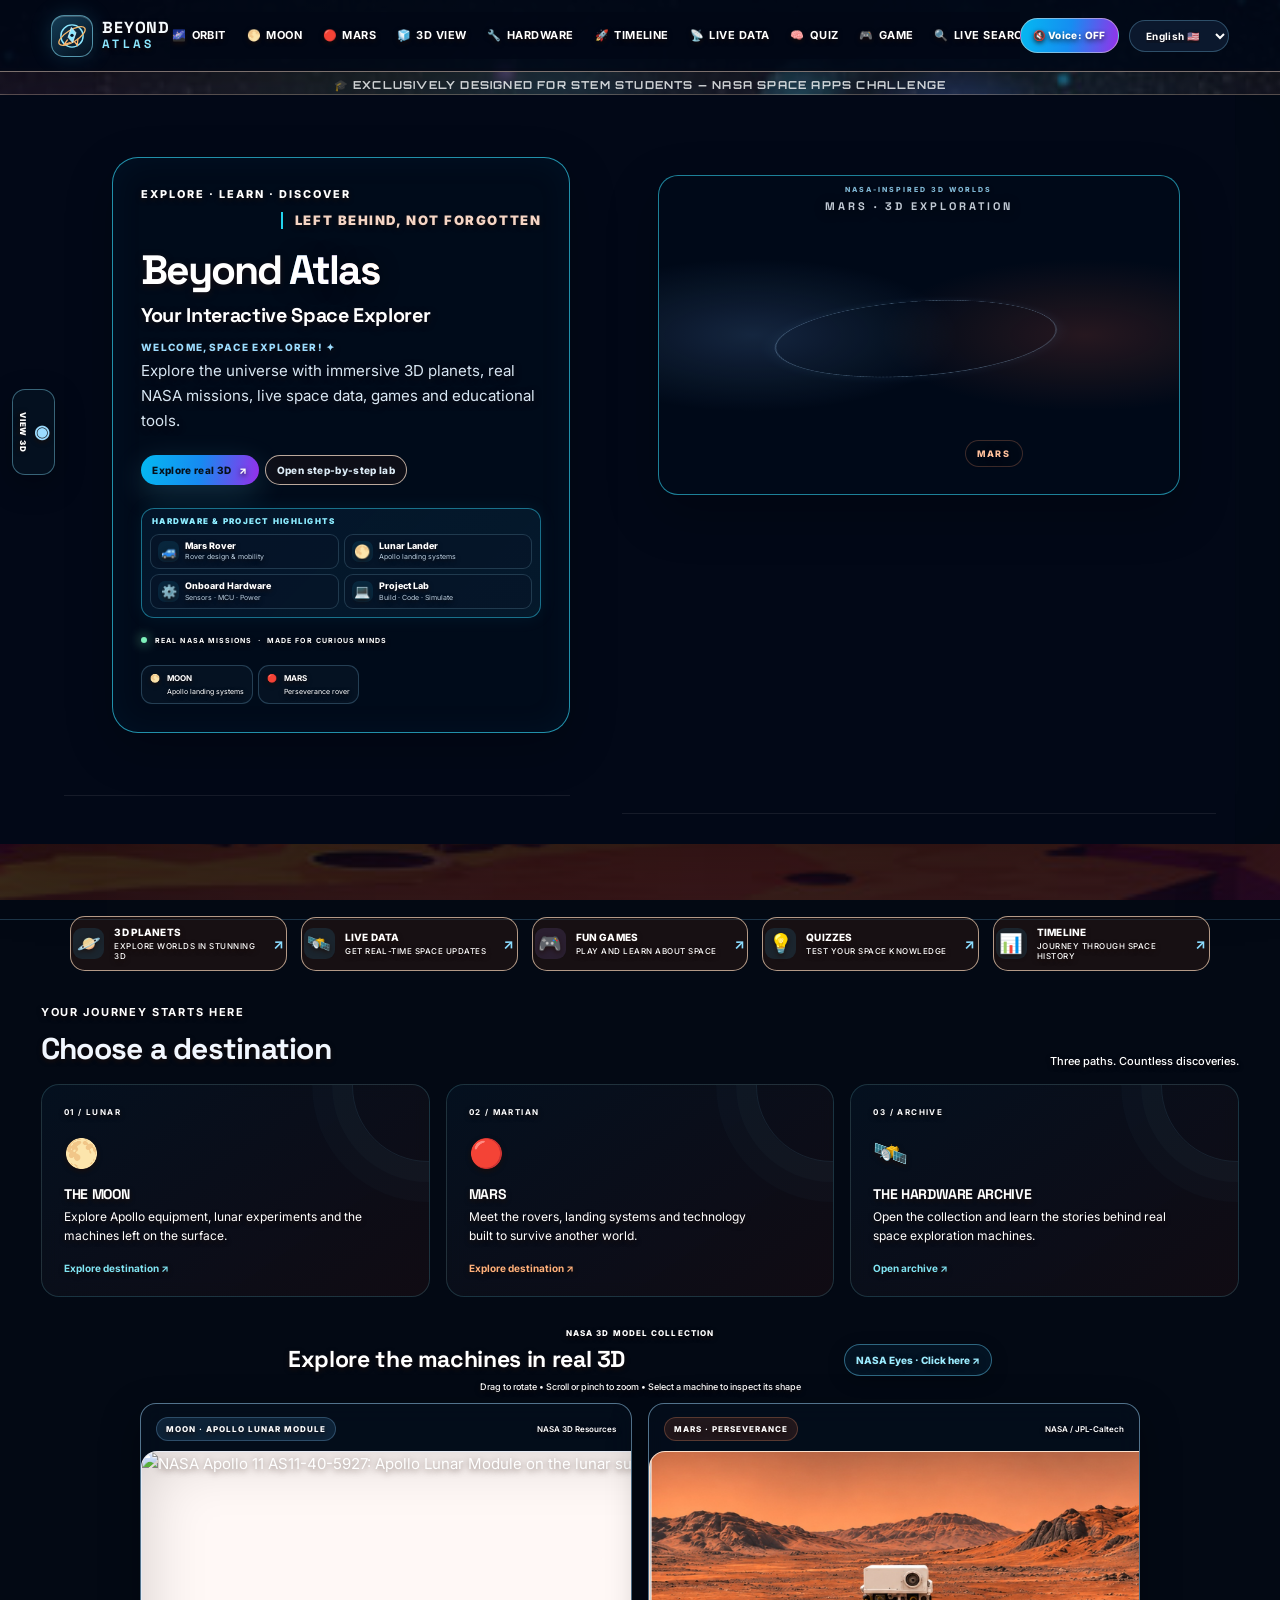
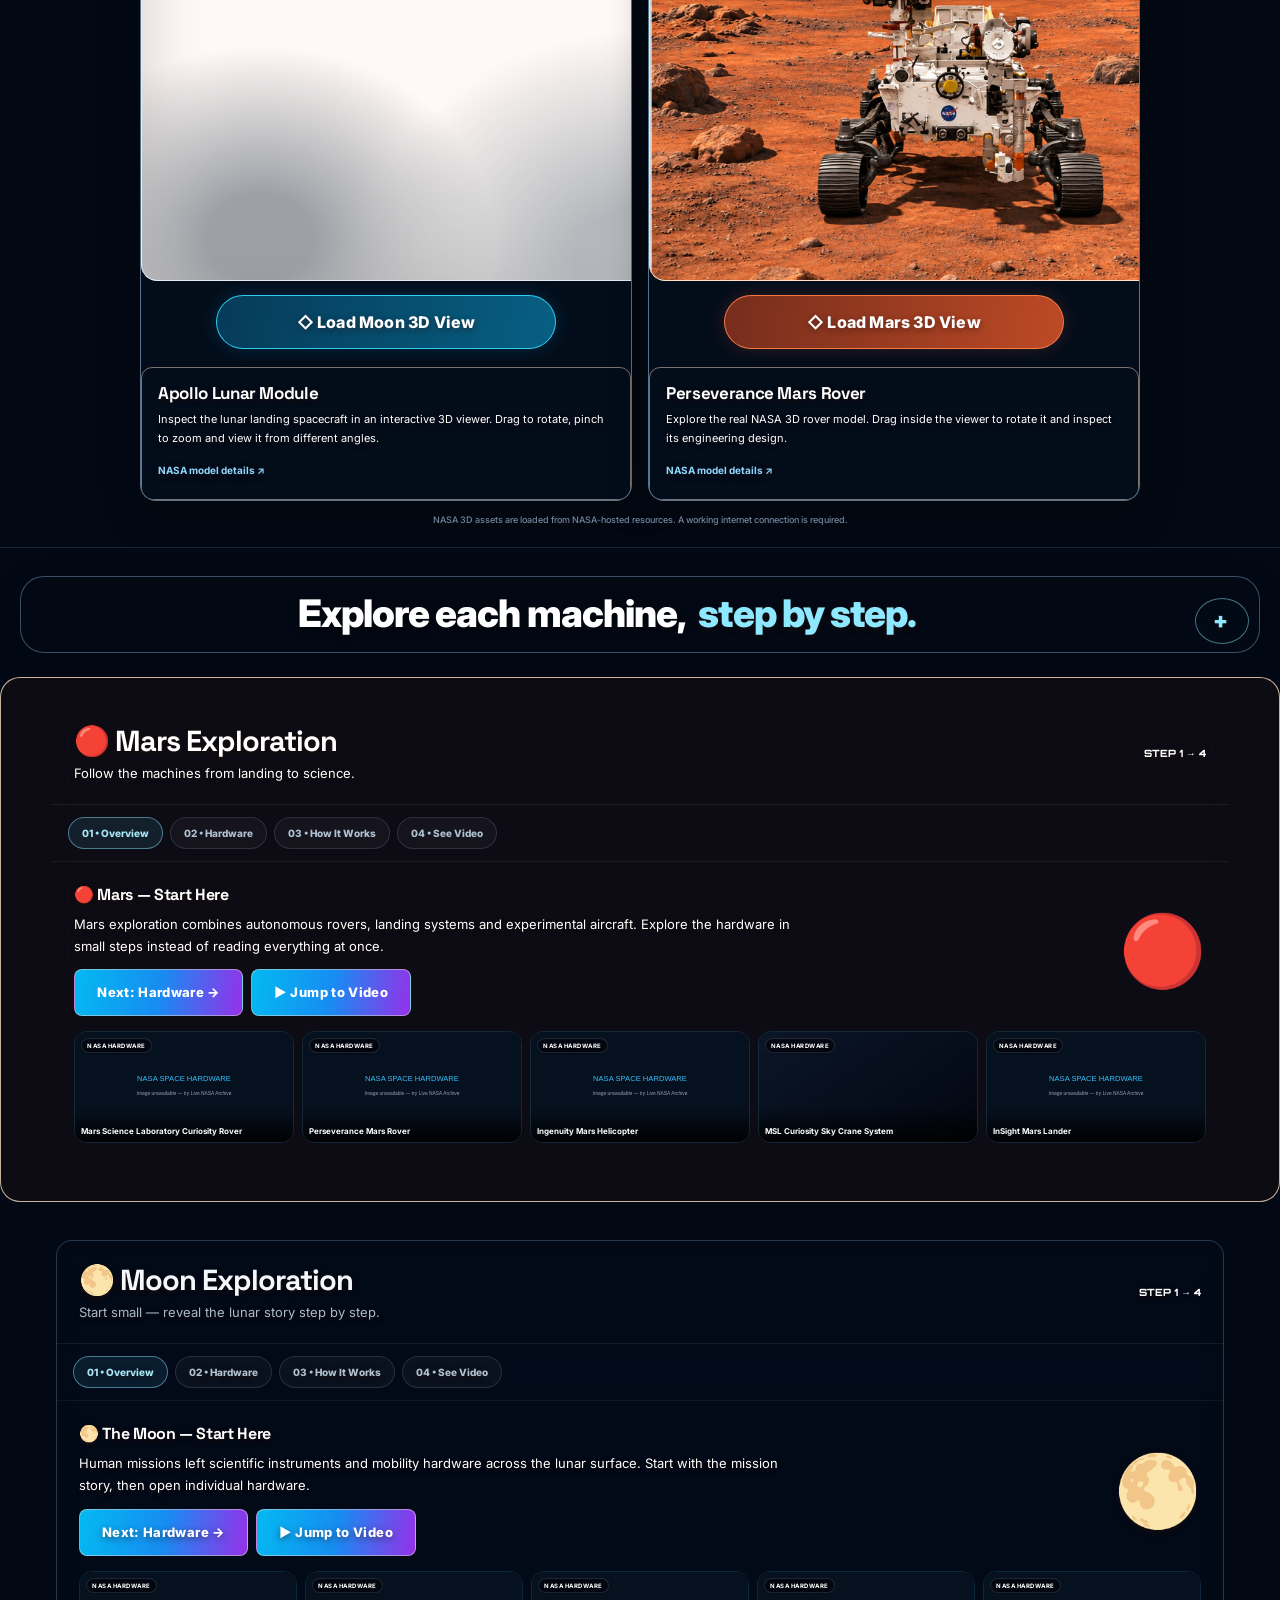
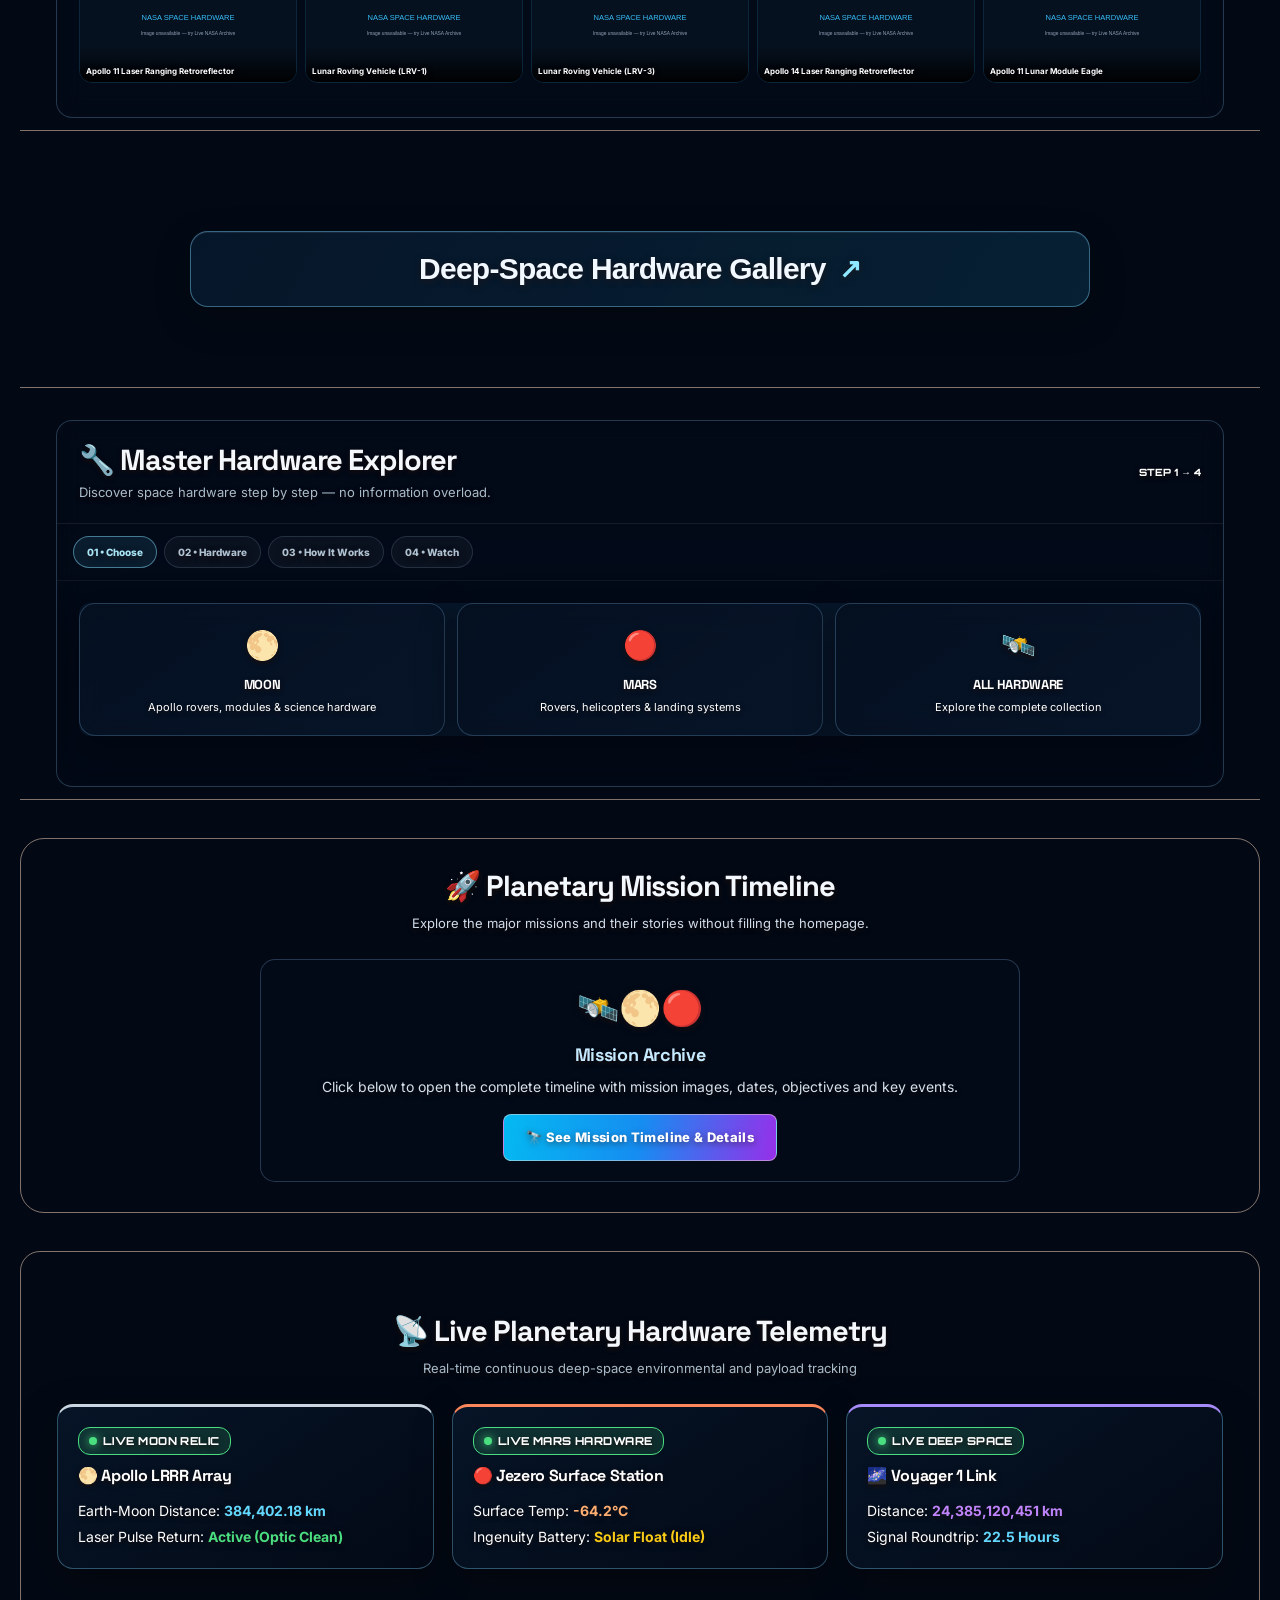
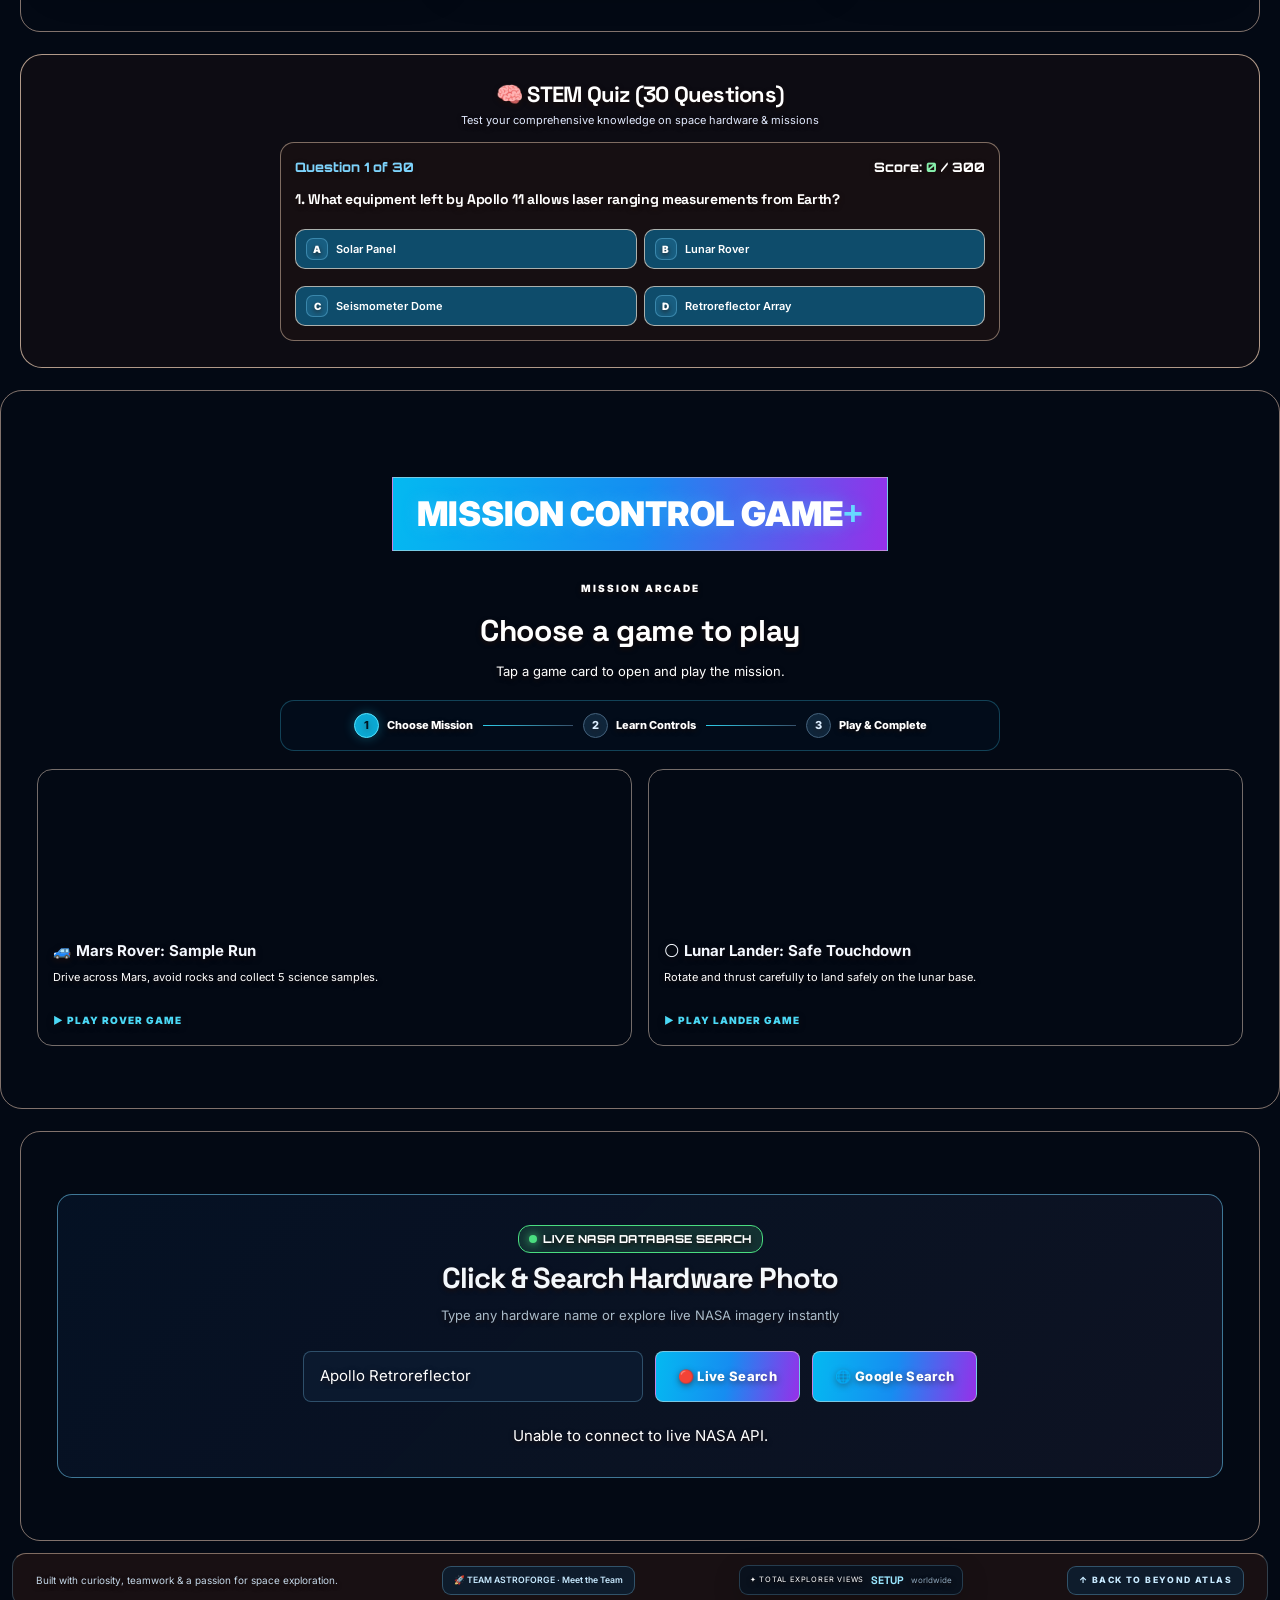
==== index.html @ 3c2d32f0 "Initial commit: Modularized Beyond Atlas project for NASA Space Apps Challenge" ====
<!DOCTYPE html>
<html lang="en">
<head>
  <meta charset="utf-8" />
  <meta name="viewport" content="width=device-width, initial-scale=1.0" />
  <title>BEYOND ATLAS — Left Behind, Not Forgotten | NASA Space Apps Challenge</title>

  <!-- Preconnect Resources -->
  <link rel="preconnect" href="https://fonts.googleapis.com" />
  <link rel="preconnect" href="https://fonts.gstatic.com" crossorigin />
  <link rel="preconnect" href="https://assets.science.nasa.gov" crossorigin="anonymous" />
  <link rel="preconnect" href="https://raw.githubusercontent.com" crossorigin="anonymous" />
  <link rel="preconnect" href="https://threejs.org" crossorigin="anonymous" />
  <link rel="preconnect" href="https://www.solarsystemscope.com" crossorigin="anonymous" />

  <!-- Google Fonts -->
  <link href="https://fonts.googleapis.com/css2?family=Orbitron:wght@700;800;900&family=Inter:wght@400;500;600;700;800&family=Space+Grotesk:wght@500;600;700&display=swap" rel="stylesheet" />

  <!-- 3D Engines & WebGL Libraries -->
  <script defer src="https://ajax.googleapis.com/ajax/libs/model-viewer/4.0.0/model-viewer.min.js" type="module"></script>
  <script defer src="https://cdnjs.cloudflare.com/ajax/libs/three.js/r128/three.min.js"></script>

  <!-- Modular Stylesheets -->
  <link rel="stylesheet" href="css/base.css" />
  <link rel="stylesheet" href="css/components.css" />
  <link rel="stylesheet" href="css/planets.css" />
  <link rel="stylesheet" href="css/games.css" />
  <link rel="stylesheet" href="css/theme-override.css" />
</head>
<body>
<div class="audience-banner">🎓 EXCLUSIVELY DESIGNED FOR STEM STUDENTS — NASA SPACE APPS CHALLENGE</div><header><a aria-label="BEYOND ATLAS — Back to homepage" class="logo atlas-brand atlas-home-link" href="#hero"><span aria-hidden="true" class="atlas-mark"><svg viewbox="0 0 52 52"><circle cx="26" cy="26" fill="none" r="17" stroke="#8be7ff" stroke-width="2.2"></circle><ellipse cx="26" cy="26" fill="none" rx="23" ry="9" stroke="#f4b66a" stroke-width="2.1" transform="rotate(-32 26 26)"></ellipse><path d="M25 13l7 8-5 15-7-8z" fill="#8be7ff" stroke="#eafaff" stroke-width="1.2"></path><circle cx="26" cy="25" fill="#061426" r="2.5"></circle><path d="M19 32l-5 7 9-3M30 35l4 5 1-9" fill="none" stroke="#ffb66f" stroke-linecap="round" stroke-width="2"></path></svg></span><span class="atlas-word"><b>BEYOND</b><em>ATLAS</em></span></a><nav><a href="#hero"><span>🌌</span><span>Orbit</span></a><a href="#moon"><span>🌕</span><span>Moon</span></a><a href="#mars"><span>🔴</span><span>Mars</span></a><a href="#real-3d-hardware"><span>🧊</span><span>3D View</span></a><a href="#explorer"><span>🔧</span><span>Hardware</span></a><a href="#timeline"><span>🚀</span><span>Timeline</span></a><a href="#telemetry"><span>📡</span><span>Live Data</span></a><a href="#quiz"><span>🧠</span><span>Quiz</span></a><a href="#game"><span>🎮</span><span>Game</span></a><a href="#archive"><span>🔍</span><span>Live Search</span></a></nav><div class="control-box"><button class="audio-btn" id="audioToggleBtn" onclick="toggleGlobalAudio()">🔇 Voice: OFF</button><select class="lang-selector" id="langSelect"><option value="en-US">English 🇺🇸</option><option value="bn-BD">বাংলা 🇧🇩</option></select></div></header><!-- Immersive 3D destination viewer --><div aria-hidden="true" aria-labelledby="planetViewerTitle" aria-modal="true" class="planet-viewer" id="planetViewer" role="dialog"><button aria-label="Close 3D planet viewer" class="planet-viewer-close" onclick="closePlanetViewer()">×</button><div aria-hidden="true" class="planet-viewer-stars"></div><div class="planet-viewer-copy"><div class="planet-viewer-kicker">BEYOND ATLAS · INTERACTIVE WORLD</div><h2 id="planetViewerTitle">THE MOON</h2><p id="planetViewerDesc">Explore the world, then discover the machines that helped us reach it.</p><div class="planet-viewer-facts" id="planetViewerFacts"></div><button class="planet-viewer-explore" id="planetViewerExplore" onclick="explorePlanetHardware()">Explore related hardware ↗</button></div><div class="planet-viewer-world" id="planetViewerWorld"><div class="planet-viewer-globe" id="planetViewerGlobe"></div><div class="planet-orbit-ring"></div><span class="planet-viewer-caption">DRAG NOT REQUIRED · SLOW ROTATION</span></div></div><!-- REDESIGNED BEYOND ATLAS HOME: centered headline + split content --><div class="student-home redesigned-home redesigned-home-centered" id="hero"><div class="student-hero redesigned-hero hero-first-option-layout">
<div aria-hidden="true" class="ba-sky-planet ba-sky-moon"><span></span></div>
<div aria-hidden="true" class="ba-sky-planet ba-sky-mars"><span></span></div>
<div aria-hidden="true" class="ba-visible-earth-layer">
<canvas aria-label="Three-dimensional rotating Earth" id="baTrueEarthCanvas"></canvas>
</div><div aria-hidden="true" class="hero-ambient"></div><div class="hero-home-content"><section aria-label="Moon and Mars interactive hardware" class="hero-hardware-left"><div class="student-hero-copy redesigned-copy hero-welcome-panel"><div class="ba-hero-eyebrow"><span class="ba-hero-kicker-main">EXPLORE · LEARN · DISCOVER</span><span class="ba-hero-kicker-note">LEFT BEHIND, NOT FORGOTTEN</span></div><h1 class="ba-hero-title">Beyond <span>Atlas</span></h1><h2 class="ba-hero-subtitle">Your Interactive Space Explorer</h2><p id="heroDesc">Explore the universe with immersive 3D planets, real NASA missions, live space data, games and educational tools.</p><div class="student-start-row"><a class="btn btn-primary" href="#real-3d-hardware">Explore real 3D <span aria-hidden="true">↗</span></a><a class="btn btn-outline" href="#hardware-step-lab">Open step-by-step lab</a></div><div aria-label="Hardware and project highlights" class="ba-hardware-project-highlights"><div class="ba-highlights-heading">HARDWARE &amp; PROJECT HIGHLIGHTS</div><a class="ba-highlight-item" href="#real-3d-hardware"><span class="ba-highlight-icon">🚙</span><span class="ba-highlight-text"><b>Mars Rover</b><small>Rover design &amp; mobility</small></span></a><a class="ba-highlight-item" href="#real-3d-hardware"><span class="ba-highlight-icon">🌕</span><span class="ba-highlight-text"><b>Lunar Lander</b><small>Apollo landing systems</small></span></a><a class="ba-highlight-item" href="#hardware-step-lab"><span class="ba-highlight-icon">⚙️</span><span class="ba-highlight-text"><b>Onboard Hardware</b><small>Sensors · MCU · Power</small></span></a><a class="ba-highlight-item" href="#hardware-step-lab"><span class="ba-highlight-icon">💻</span><span class="ba-highlight-text"><b>Project Lab</b><small>Build · Code · Simulate</small></span></a></div><div class="home-proofline"><span><i></i> REAL NASA MISSIONS</span><span>·</span><span>MADE FOR CURIOUS MINDS</span></div><div class="hero-quick-facts"><span>🌕 <b>MOON</b><small>Apollo landing systems</small></span><span>🔴 <b>MARS</b><small>Perseverance rover</small></span></div></div></section><section aria-label="Interactive Mars 3D view" class="hero-world-right"><div aria-label="True 3D rotating Mars globe" class="hero-world-stage hero-world-stage-true3d"><canvas aria-label="Rotating 3D Mars globe" id="heroPlanetCanvas"></canvas>
<div class="world-stage-center true3d-stage-label"><span>NASA-INSPIRED 3D WORLDS</span><b>MARS · 3D EXPLORATION</b></div><div class="true3d-planet-labels"><span class="mars-label">MARS</span></div></div></section></div><div aria-hidden="true" class="hero-bottom-mark"><span>01</span><div></div><span>EXPLORE THE UNKNOWN</span></div></div></div><nav aria-label="Quick explore links" class="home-explore-shortcuts">
<a href="#mars"><span class="shortcut-icon">🪐</span><span><strong>3D Planets</strong><small>Explore worlds in stunning 3D</small></span><b>↗</b></a>
<a href="#telemetry"><span class="shortcut-icon">🛰️</span><span><strong>Live Data</strong><small>Get real-time space updates</small></span><b>↗</b></a>
<a href="#game"><span class="shortcut-icon">🎮</span><span><strong>Fun Games</strong><small>Play and learn about space</small></span><b>↗</b></a>
<a href="#quiz"><span class="shortcut-icon">💡</span><span><strong>Quizzes</strong><small>Test your space knowledge</small></span><b>↗</b></a>
<a href="#timeline"><span class="shortcut-icon">📊</span><span><strong>Timeline</strong><small>Journey through space history</small></span><b>↗</b></a>
</nav><div class="student-choice-wrap redesigned-paths"><div class="student-choice-title"><div><span class="path-eyebrow">YOUR JOURNEY STARTS HERE</span><h2>Choose a destination</h2></div><span>Three paths. Countless discoveries.</span></div><div class="student-choices"><div class="student-choice redesigned-choice" onclick="document.getElementById('moon').scrollIntoView({behavior:'smooth'})"><span class="choice-number">01 / LUNAR</span><span class="choice-icon">🌕</span><h3>THE MOON</h3><p>Explore Apollo equipment, lunar experiments and the machines left on the surface.</p><span class="choice-arrow">Explore destination ↗</span></div><div class="student-choice mars redesigned-choice" onclick="document.getElementById('mars').scrollIntoView({behavior:'smooth'})"><span class="choice-number">02 / MARTIAN</span><span class="choice-icon">🔴</span><h3>MARS</h3><p>Meet the rovers, landing systems and technology built to survive another world.</p><span class="choice-arrow">Explore destination ↗</span></div><div class="student-choice deep redesigned-choice" onclick="document.getElementById('explorer').scrollIntoView({behavior:'smooth'})"><span class="choice-number">03 / ARCHIVE</span><span class="choice-icon">🛰️</span><h3>THE HARDWARE ARCHIVE</h3><p>Open the collection and learn the stories behind real space exploration machines.</p><span class="choice-arrow">Open archive ↗</span></div></div></div>
<!-- REAL NASA 3D HARDWARE: featured at the top of the student journey --><section aria-labelledby="real3dTitle" class="real-hardware-3d" id="real-3d-hardware"><div class="real3d-heading"><span class="real3d-eyebrow">NASA 3D MODEL COLLECTION</span><div class="real3d-title-row"><h2 id="real3dTitle">Explore the machines in real 3D</h2><a class="nasa-eyes-mini" href="https://eyes.nasa.gov/apps/solar-system/" rel="noopener noreferrer" target="_blank">NASA Eyes · Click here ↗</a></div><p>Drag to rotate • Scroll or pinch to zoom • Select a machine to inspect its shape</p></div><div class="real3d-grid"><article class="real3d-card moon-real3d"><div class="real3d-card-head"><span class="real3d-tag moon-tag">MOON · APOLLO LUNAR MODULE</span><span class="real3d-source">NASA 3D Resources</span></div><div class="real3d-stage moon-stage"><img alt="NASA Apollo 11 AS11-40-5927: Apollo Lunar Module on the lunar surface" class="ba-planet-preview ba-moon-preview" decoding="async" loading="eager" referrerpolicy="no-referrer" src="https://eol.jsc.nasa.gov/DatabaseImages/ISD/highres/AS11/AS11-40-5927.JPG"/><model-viewer alt="NASA Apollo Lunar Module 3D model" ar="false" auto-rotate="" camera-controls="" class="ba-lazy-3d-viewer" environment-image="neutral" exposure="1.15" id="apolloLanderModel" interaction-prompt="auto" loading="lazy" reveal="auto" rotation-per-second="12deg" shadow-intensity="1" src="https://assets.science.nasa.gov/content/dam/science/cds/3d/resources/model/apollo-lunar-module/Apollo%20Lunar%20Module.glb"><div class="model-poster" slot="poster">Loading NASA Apollo Lunar Module 3D model…</div></model-viewer></div><button class="ba-load-3d-button ba-moon-load-button" data-planet="moon" type="button">◇  Load Moon 3D View</button><div class="real3d-card-copy"><h3>Apollo Lunar Module</h3><p>Inspect the lunar landing spacecraft in an interactive 3D viewer. Drag to rotate, pinch to zoom and view it from different angles.</p><a href="https://science.nasa.gov/3d-resources/apollo-lunar-module/" rel="noopener" target="_blank">NASA model details ↗</a></div></article><article class="real3d-card mars-real3d"><div class="real3d-card-head"><span class="real3d-tag mars-tag">MARS · PERSEVERANCE</span><span class="real3d-source">NASA / JPL-Caltech</span></div><div class="real3d-stage mars-stage"><img alt="Perseverance rover on the Martian surface" class="ba-planet-preview ba-mars-preview" loading="eager" src="assets/images/mars-perseverance-surface.jpg"/><iframe allow="fullscreen; xr-spatial-tracking" allowfullscreen="" class="ba-lazy-3d-viewer" loading="lazy" src="https://mars.nasa.gov/gltf_embed/25042" title="NASA interactive 3D model of the Perseverance Mars rover"></iframe></div><button class="ba-load-3d-button ba-mars-load-button" data-planet="mars" type="button">◇  Load Mars 3D View</button><div class="real3d-card-copy"><h3>Perseverance Mars Rover</h3><p>Explore the real NASA 3D rover model. Drag inside the viewer to rotate it and inspect its engineering design.</p><a href="https://science.nasa.gov/3d-resources/mars-2020-perseverance-rover/" rel="noopener" target="_blank">NASA model details ↗</a></div></article></div><div class="real3d-note">NASA 3D assets are loaded from NASA-hosted resources. A working internet connection is required.</div></section><section aria-labelledby="stepLabTitle" class="hardware-step-lab" id="hardware-step-lab"><div class="step-lab-heading ba-lab-intro">
<div class="ba-lab-intro-copy">
<span class="ba-lab-eyebrow">INTERACTIVE HARDWARE LAB · NASA MISSIONS</span>
<button aria-controls="baLabFullContent" aria-expanded="false" class="ba-lab-title-trigger" id="baLabToggle" type="button"><span id="stepLabTitle">Explore each machine, <em>step by step.</em></span></button>
<p>Select a world and discover the engineering behind the machines that landed, travelled and explored beyond Earth.</p>
<div class="ba-lab-intro-tags">
<span>🌕 MOON · APOLLO 11</span>
<span>🔴 MARS · PERSEVERANCE</span>
</div>
</div>
<div aria-hidden="true" class="ba-lab-planet-art">
<div class="ba-orbit ba-orbit-one"></div>
<div class="ba-orbit ba-orbit-two"></div>
<div class="ba-planet ba-moon-planet"></div>
<div class="ba-planet ba-mars-planet"></div>
<span class="ba-planet-label ba-moon-label">MOON</span>
<span class="ba-planet-label ba-mars-label">MARS</span>
<span class="ba-lab-art-caption">TWO WORLDS · ONE MISSION</span>
</div>
</div><div class="ba-lab-hidden-content" hidden="" id="baLabFullContent"><div aria-label="NASA Moon landing and Mars rover landing videos" class="lab-world-previews"><article class="lab-world-preview lab-moon-preview lab-mission-video-card"><div class="lab-preview-label">MOON · APOLLO 11 LUNAR LANDING <span>NASA ARCHIVE</span></div><div class="lab-preview-model lab-video-frame"><iframe allow="autoplay; encrypted-media; picture-in-picture; fullscreen" allowfullscreen="" loading="lazy" referrerpolicy="strict-origin-when-cross-origin" src="https://www.youtube-nocookie.com/embed/nOcDftgR5UQ?autoplay=1&amp;mute=1&amp;controls=1&amp;loop=1&amp;playlist=nOcDftgR5UQ&amp;playsinline=1&amp;rel=0" title="NASA Apollo 11 lunar module landing video"></iframe></div><p>Watch the Apollo 11 Lunar Module descend and land on the Moon. <a href="https://www.youtube.com/watch?v=nOcDftgR5UQ" rel="noopener" target="_blank">Open NASA video ↗</a></p></article><article class="lab-world-preview lab-mars-preview lab-mission-video-card"><div class="lab-preview-label">MARS · PERSEVERANCE ROVER LANDING <span>NASA / JPL</span></div><div class="lab-preview-model lab-video-frame"><iframe allow="autoplay; encrypted-media; picture-in-picture; fullscreen" allowfullscreen="" loading="lazy" referrerpolicy="strict-origin-when-cross-origin" src="https://www.youtube-nocookie.com/embed/4czjS9h4Fpg?autoplay=1&amp;mute=1&amp;controls=1&amp;loop=1&amp;playlist=4czjS9h4Fpg&amp;playsinline=1&amp;rel=0" title="NASA Perseverance rover descent and touchdown video"></iframe></div><p>See the real descent, sky-crane sequence and touchdown on Mars. <a href="https://www.youtube.com/watch?v=4czjS9h4Fpg" rel="noopener" target="_blank">Open NASA video ↗</a></p></article></div><div class="step-lab-shell"><div aria-label="Choose hardware destination" class="step-lab-tabs" role="tablist"><button aria-selected="true" class="step-planet-tab active" data-planet="mars" role="tab" type="button">🔴 Mars Rover</button><button aria-selected="false" class="step-planet-tab" data-planet="moon" role="tab" type="button">🌕 Moon Lander</button></div><div class="step-lab-content"><div class="step-lab-visual mars-lab-visual" id="stepLabVisual"><iframe allow="fullscreen; xr-spatial-tracking" allowfullscreen="" class="step-real3d-frame" id="stepMars3D" loading="lazy" src="https://mars.nasa.gov/gltf_embed/25042" title="Interactive NASA Perseverance rover 3D model"></iframe><model-viewer alt="Interactive NASA Apollo Lunar Module 3D model" auto-rotate="" camera-controls="" class="step-real3d-model" environment-image="neutral" exposure="1.15" id="stepMoon3D" interaction-prompt="auto" loading="lazy" reveal="auto" rotation-per-second="10deg" shadow-intensity="1" src="https://assets.science.nasa.gov/content/dam/science/cds/3d/resources/model/apollo-lunar-module/Apollo%20Lunar%20Module.glb"></model-viewer><div aria-live="polite" class="step-selected-part" id="stepSelectedPart"><span class="step-selected-dot"></span><span><small>NOW EXPLORING</small><strong id="stepSelectedPartName">Wheels &amp; Mobility System</strong></span><b id="stepSelectedPartNumber">01</b></div> <div class="step-visual-caption" id="stepVisualCaption">PERSEVERANCE · MARS SURFACE</div></div><div class="step-lab-info"><div class="step-progress-line"><span id="stepProgressLabel">STEP 1 OF 6</span><span id="stepProgressTrack"><i style="width:16.66%"></i></span></div><h3 id="stepPartTitle">Wheels &amp; Mobility System</h3><p id="stepPartDescription">Six aluminium wheels help Perseverance travel across rough Martian terrain. Its suspension system helps keep the rover stable while climbing over rocks.</p><div class="step-lab-controls"><button disabled="" id="stepPrev" type="button">← Previous</button><button id="stepNext" type="button">Next component →</button></div><div aria-label="Choose component step" class="step-lab-dots" id="stepLabDots"></div></div></div><div class="step-lab-footnote">Rotate and zoom the NASA 3D machine while the selected-part indicator follows each step. The callout identifies the component being explained; the NASA viewer shows the complete machine rather than isolating individual internal parts.</div></div></div></section><!-- MOON SECTION: PROGRESSIVE DISCOVERY --><section class="progressive-section" id="mars"><div class="progressive-panel"><div class="progressive-head"><div><h2>🔴 Mars Exploration</h2><p>Follow the machines from landing to science.</p></div><span class="progressive-count">STEP 1 → 4</span></div><div class="progressive-tabs" id="marsTabs"><button class="progressive-tab active" onclick="showPlanetStep('mars',1)">01 • Overview</button><button class="progressive-tab" onclick="showPlanetStep('mars',2)">02 • Hardware</button><button class="progressive-tab" onclick="showPlanetStep('mars',3)">03 • How It Works</button><button class="progressive-tab" onclick="showPlanetStep('mars',4)">04 • See Video</button></div><div class="progressive-content" id="marsFlowContent"></div></div></section><section class="progressive-section" id="moon"><div class="progressive-panel"><div class="progressive-head"><div><h2>🌕 Moon Exploration</h2><p>Start small — reveal the lunar story step by step.</p></div><span class="progressive-count">STEP 1 → 4</span></div><div class="progressive-tabs" id="moonTabs"><button class="progressive-tab active" onclick="showPlanetStep('moon',1)">01 • Overview</button><button class="progressive-tab" onclick="showPlanetStep('moon',2)">02 • Hardware</button><button class="progressive-tab" onclick="showPlanetStep('moon',3)">03 • How It Works</button><button class="progressive-tab" onclick="showPlanetStep('moon',4)">04 • See Video</button></div><div class="progressive-content" id="moonFlowContent"></div></div></section><!-- MARS SECTION: PROGRESSIVE DISCOVERY --><!-- HARDWARE IMAGE GALLERY --><section id="hardwareGallery"><div class="section-head"><h2>🛰️ Deep-Space Hardware Gallery</h2><p>Real NASA hardware images • Click any hardware to open full mission details</p></div><div class="gallery-toolbar"><span class="gallery-live"><span class="live-dot"></span> REAL NASA ARCHIVE IMAGES</span><button class="btn btn-primary" onclick="openAddHardwareModal()" type="button">➕ Add Hardware</button></div><div class="hardware-gallery-grid" id="hardwareGalleryGrid"></div></section><!-- MASTER HARDWARE EXPLORER --><section class="progressive-section explorer-progressive" id="explorer"><div class="progressive-panel"><div class="progressive-head"><div><h2>🔧 Master Hardware Explorer</h2><p>Discover space hardware step by step — no information overload.</p></div><span class="progressive-count">STEP 1 → 4</span></div><div class="progressive-tabs" id="explorerTabs"><button class="progressive-tab active" onclick="showExplorerStep(1)">01 • Choose</button><button class="progressive-tab" onclick="showExplorerStep(2)">02 • Hardware</button><button class="progressive-tab" onclick="showExplorerStep(3)">03 • How It Works</button><button class="progressive-tab" onclick="showExplorerStep(4)">04 • Watch</button></div><div class="progressive-content" id="explorerFlowContent"></div></div></section><!-- TIMELINE --><section id="timeline"><div class="section-head"><h2>🚀 Planetary Mission Timeline</h2><p>Explore the major missions and their stories without filling the homepage.</p></div><div class="timeline-compact-box"><div style="font-size:34px; margin-bottom:4px;">🛰️🌕🔴</div><h3 style="font-family:'Orbitron',sans-serif; color:var(--neon-blue); font-size:18px;">Mission Archive</h3><p>Click below to open the complete timeline with mission images, dates, objectives and key events.</p><button class="btn btn-primary" onclick="openMissionTimeline()">🔭 See Mission Timeline &amp; Details</button></div></section><!-- MISSION TIMELINE DETAIL MODAL --><div class="modal" id="missionTimelineModal"><div class="modal-content"><span class="close-modal" onclick="closeMissionTimeline()">×</span><h2 style="color:var(--neon-blue); font-family:'Orbitron',sans-serif; font-size:22px;">🚀 Planetary Mission Timeline</h2><p style="color:var(--text-muted); margin-top:6px;">Click through the archive below to explore mission history and real NASA imagery.</p><div class="mission-modal-grid" id="missionTimelineGrid"></div></div></div><!-- REALTIME TELEMETRY --><section id="telemetry"><div class="section-head"><h2>📡 Live Planetary Hardware Telemetry</h2><p>Real-time continuous deep-space environmental and payload tracking</p></div><div class="telemetry-grid"><div class="telemetry-card"><div style="margin-bottom:8px;"><span class="live-indicator"><span class="live-dot"></span> LIVE MOON RELIC</span></div><h3 style="font-family:'Orbitron',sans-serif; font-size:16px; color:var(--neon-blue); margin-bottom:10px;">🌕 Apollo LRRR Array</h3><p style="font-size:14px; color:var(--text-muted);">Earth-Moon Distance: <strong id="liveMoonDist" style="color:var(--neon-blue)">384,402.18 km</strong></p><p style="font-size:14px; color:var(--text-muted); margin-top:4px;">Laser Pulse Return: <strong style="color:var(--green)">Active (Optic Clean)</strong></p></div><div class="telemetry-card"><div style="margin-bottom:8px;"><span class="live-indicator"><span class="live-dot"></span> LIVE MARS HARDWARE</span></div><h3 style="font-family:'Orbitron',sans-serif; font-size:16px; color:var(--orange); margin-bottom:10px;">🔴 Jezero Surface Station</h3><p style="font-size:14px; color:var(--text-muted);">Surface Temp: <strong style="color:var(--orange)">-64.2°C</strong></p><p style="font-size:14px; color:var(--text-muted); margin-top:4px;">Ingenuity Battery: <strong style="color:var(--gold)">Solar Float (Idle)</strong></p></div><div class="telemetry-card"><div style="margin-bottom:8px;"><span class="live-indicator"><span class="live-dot"></span> LIVE DEEP SPACE</span></div><h3 style="font-family:'Orbitron',sans-serif; font-size:16px; color:var(--purple); margin-bottom:10px;">🌌 Voyager 1 Link</h3><p style="font-size:14px; color:var(--text-muted);">Distance: <strong id="voyagerDist" style="color:var(--purple)">24,385,120,400 km</strong></p><p style="font-size:14px; color:var(--text-muted); margin-top:4px;">Signal Roundtrip: <strong style="color:var(--neon-blue)">22.5 Hours</strong></p></div></div></section><!-- GAME --><section id="quiz"><div class="section-head"><h2>🧠 STEM Quiz (30 Questions)</h2><p>Test your comprehensive knowledge on space hardware &amp; missions</p></div><div class="quiz-container"><div style="display:flex; justify-content:space-between; margin-bottom:12px; font-size:13px; font-weight:800; font-family:'Orbitron',sans-serif;"><span id="qProgress" style="color:var(--neon-blue)">Question 1 of 30</span><span style="color:var(--green)">Score: <span id="qScore">0</span> / 300</span></div><h3 id="qText" style="font-size:17px; margin-bottom:14px; color:#ffffff;">Question Loading...</h3><div id="qOptions"></div><div id="quizFeedback" style="margin-top:12px; font-weight:700; display:none; font-size:15px;"></div></div></section><section class="mission-challenge-game" id="game"><div class="section-head mission-control-launch">
<button aria-controls="missionGamesGrid" aria-expanded="false" class="mission-control-title" id="openBothMissionGames" type="button">
    MISSION CONTROL GAME
  </button>
</div><div class="ba-arcade-games" id="baArcadeGames">
<div class="ba-arcade-heading">
<span>MISSION ARCADE</span>
<h3>Choose a game to play</h3>
<p>Tap a game card to open and play the mission.</p>
</div>

<div class="ba-mini-mission-steps" id="baMiniMissionSteps" aria-label="Mission game steps">
  <div class="ba-mini-step active" data-step="1"><i>1</i><span>Choose Mission</span></div>
  <b></b>
  <div class="ba-mini-step" data-step="2"><i>2</i><span>Learn Controls</span></div>
  <b></b>
  <div class="ba-mini-step" data-step="3"><i>3</i><span>Play & Complete</span></div>
</div>

  <div class="ba-arcade-cards">
<button class="ba-arcade-card ba-rover-card" data-open-game="rover" type="button">
<span class="ba-card-art ba-rover-art"><span class="ba-art-rover">▣</span><i class="ba-sample s1"></i><i class="ba-sample s2"></i><i class="ba-sample s3"></i><i class="ba-rock r1"></i><i class="ba-rock r2"></i><i class="ba-rock r3"></i></span>
<span class="ba-card-copy"><b>🚙 Mars Rover: Sample Run</b><small>Drive across Mars, avoid rocks and collect 5 science samples.</small><em>▶ PLAY ROVER GAME</em></span>
</button>
<button class="ba-arcade-card ba-lander-card" data-open-game="lander" type="button">
<span class="ba-card-art ba-lander-art ba-lander-art-photo" style="background-image:url(assets/images/lunar-lander-photo.jpg)"><span class="ba-lander-art-shade"></span></span>
<span class="ba-card-copy"><b>🌕 Lunar Lander: Safe Touchdown</b><small>Rotate and thrust carefully to land safely on the lunar base.</small><em>▶ PLAY LANDER GAME</em></span>
</button>
</div>
<div class="ba-game-play-area" hidden="" id="baGamePlayArea">
<div class="ba-game-topline"><div><span class="ba-game-kicker" id="baGameKicker">MISSION GAME</span><h3 id="baGameTitle">Mars Rover: Sample Run</h3></div><button class="ba-game-close" id="baGameClose" type="button">✕ CLOSE GAME</button></div>
<p class="ba-game-instructions" id="baGameInstructions"></p>
<div class="ba-canvas-wrap"><canvas aria-label="Interactive space mission game" height="380" id="baArcadeCanvas" width="800"></canvas></div>
<div aria-live="polite" class="ba-game-status" id="baGameStatus">Ready for mission.</div>
<div class="ba-game-controls" id="baGameControls">
<button data-key="ArrowLeft" type="button">◀ LEFT</button><button data-key="ArrowUp" type="button">▲ DRIVE / THRUST</button><button data-key="ArrowDown" type="button">▼ REVERSE</button><button data-key="ArrowRight" type="button">RIGHT ▶</button><button id="baGameReset" type="button">↻ RESET</button>
</div>
<p class="ba-game-help">Keyboard: ← ↑ ↓ → · Touch: hold the control buttons</p>
</div>
</div>
<div class="mission-games-grid" id="missionGamesGrid">
<div class="mission-launch-front">
<div class="mission-launch-eyebrow">MISSION BRIEFING</div>
<h2 class="mission-launch-title">THE MACHINES THAT TOOK US <span>BEYOND EARTH</span></h2>
<p class="mission-launch-description">Discover the real machines that explored the Moon and Mars. Choose a world to start.</p>
</div><div class="game-container mission-game-shell"><div class="mission-game-progress"><span id="missionGameProgress">MISSION BRIEFING · 1 / 3</span><i><b id="missionGameBar"></b></i></div><div class="game-step active" id="gStep1"><h3>01 · Choose your destination</h3><p class="mission-game-hint">Where will your mission explore?</p><div class="option-grid"><button class="option-card" onclick="selectGameOption('target','Moon',this)" type="button"><span class="mission-option-icon">🌕</span><h4>Moon</h4><small>Explore the lunar surface and Apollo landing legacy</small></button><button class="option-card" onclick="selectGameOption('target','Mars',this)" type="button"><span class="mission-option-icon">🔴</span><h4>Mars</h4><small>Explore Jezero Crater and robotic rover science</small></button></div><button class="btn btn-primary mission-next" onclick="nextGameStep(2)">Continue mission →</button></div><div class="ba-mission-video-card">
<div class="ba-mission-video-head"><span>3D MISSION PREVIEW</span><span class="ba-video-live">● CINEMATIC</span></div>
<video aria-label="3D cinematic preview of Mars and Moon exploration" class="ba-mission-video ba-mission-video-compact" loop="" muted="" playsinline="" preload="metadata">
<source src="assets/videos/moon-mission-preview.mp4" type="video/mp4"/>
</video>
<div class="ba-mission-video-caption"><strong>MOON &amp; MARS EXPLORATION</strong><small>Moon &amp; Mars · rover hardware · Earth · stars</small></div>
</div><div class="game-step" id="gStep2"><h3>02 · Select your hardware</h3><p class="mission-game-hint">Choose a system that helps your spacecraft explore and collect useful science.</p><div class="option-grid"><button class="option-card" onclick="selectGameOption('payload','Science Camera',this)" type="button"><span class="mission-option-icon">📷</span><h4>Science Camera</h4><small>Capture images of rocks, terrain and landing sites</small></button><button class="option-card" onclick="selectGameOption('payload','Spectrometer',this)" type="button"><span class="mission-option-icon">🔬</span><h4>Spectrometer</h4><small>Study the composition of surface materials</small></button><button class="option-card" onclick="selectGameOption('payload','Drill and Sample System',this)" type="button"><span class="mission-option-icon">🛠️</span><h4>Drill &amp; Sample System</h4><small>Collect samples for detailed scientific study</small></button></div><div class="mission-game-actions"><button class="btn btn-outline" onclick="nextGameStep(1)">← Back</button><button class="btn btn-primary" onclick="nextGameStep(3)">Choose landing site →</button></div></div><div class="game-step" id="gStep3"><h3>03 · Choose a landing zone</h3><p class="mission-game-hint">A safe landing site helps protect the mission hardware.</p><div class="option-grid"><button class="option-card" onclick="selectGameOption('site','Smooth open plain',this)" type="button"><span class="mission-option-icon">🟢</span><h4>Smooth open plain</h4><small>Fewer obstacles and more room to operate</small></button><button class="option-card" onclick="selectGameOption('site','Rocky steep slope',this)" type="button"><span class="mission-option-icon">⛰️</span><h4>Rocky steep slope</h4><small>More hazards for landing and mobility</small></button></div><div class="mission-game-actions"><button class="btn btn-outline" onclick="nextGameStep(2)">← Back</button><button class="btn btn-primary" onclick="launchStudentMission()">🚀 Launch mission</button></div></div><div class="game-step" id="gStep4"><div class="mission-result-emblem">🚀</div><h3 id="gameResultTitle">Mission report</h3><p class="mission-result-copy" id="gameResultDesc"></p><div class="mission-result-stats"><span>MISSION SCORE<strong id="missionScore">0 / 100</strong></span><span>DESTINATION<strong id="missionDestination">—</strong></span></div><p class="mission-learning-note" id="missionLearningNote"></p><button class="btn btn-primary" onclick="resetGame()">↻ Plan another mission</button></div></div></div></section><!-- QUIZ --><!-- LIVE SEARCH ARCHIVE SECTION --><section id="archive"><div class="archive-highlight-box" style="background: radial-gradient(circle, rgba(56,189,248,0.1) 0%, rgba(2,6,16,0.95) 80%); border: 2px solid var(--neon-blue); border-radius: 16px; padding: 30px; box-shadow: 0 0 25px rgba(56,189,248,0.25);"><div class="section-head" style="margin-bottom:15px;"><div style="margin-bottom:8px;"><span class="live-indicator"><span class="live-dot"></span> LIVE NASA DATABASE SEARCH</span></div><h2>Click &amp; Search Hardware Photo</h2><p>Type any hardware name or explore live NASA imagery instantly</p></div><div style="display:flex; justify-content:center; gap:12px; margin-bottom:22px; flex-wrap:wrap;"><input id="nasaQuery" style="padding:12px 16px; border-radius:8px; border:1px solid var(--panel-border); background:var(--panel-bg); color:#fff; width:100%; max-width:340px; font-size:15px;" type="text" value="Apollo Retroreflector"/><button class="btn btn-primary" id="liveSearchBtn" onclick="searchNASA()">🔴 Live Search</button><button class="btn btn-outline" id="googleSearchBtn" onclick="openGoogleSearch()">🌐 Google Search</button></div><div class="hardware-grid" id="nasaResults"></div></div></section><footer aria-label="Beyond Atlas footer" class="atlas-footer-row"><p class="atlas-footer-item">Built with curiosity, teamwork &amp; a passion for space exploration.</p><button class="team-simple-btn atlas-footer-item" onclick="openTeamModal()">🚀 TEAM ASTROFORGE · Meet the Team</button><div aria-live="polite" class="local-visit-counter global-visit-counter atlas-footer-item"><span>✦ TOTAL EXPLORER VIEWS</span><strong id="localVisitCount">Connecting…</strong><small>worldwide</small></div><a aria-label="Back to top" class="back-to-top atlas-footer-item" href="#hero">↑  BACK TO BEYOND ATLAS</a></footer><!-- TEAM MODAL --><div class="modal" id="teamModal"><div class="modal-content" style="max-width:580px;"><span class="close-modal" onclick="closeTeamModal()">×</span><h2 style="color:var(--neon-blue);font-size:22px;font-family:'Orbitron',sans-serif;text-align:center;margin-bottom:5px;">🚀 TEAM <span style="color:#ffffff !important;">ASTRO</span><span style="color:var(--neon-blue) !important;">FORGE</span></h2><p style="text-align:center;color:#9fb4c9;font-size:12px;margin-bottom:18px;">The people behind “Left Behind, Not Forgotten”</p><div class="team-leader-center"><div style="font-size:10px;letter-spacing:1.5px;color:#8be7ff;font-weight:800;margin-bottom:7px;">TEAM LEADER</div><h3>Roni Das</h3><p>TEAM LEADER &amp; DEVELOPER</p><div class="team-contribution">Project coordination, website development, interactive experience and overall project direction.</div></div><div style="text-align:center;font-size:11px;color:var(--orange);font-weight:800;margin:4px 0 12px;letter-spacing:1.2px;font-family:'Orbitron',sans-serif;">TEAM MEMBERS</div><div class="team-members-grid"><div class="team-member-card"><strong>Sajid Mahmud</strong><span style="font-size:12px;color:var(--text-muted)">Content Writer</span><div class="team-contribution">Research, mission information and student-friendly storytelling.</div></div><div class="team-member-card"><strong>Md. Milon Sarker</strong><span style="font-size:12px;color:var(--text-muted)">Space Science &amp; Physics</span><div class="team-contribution">Scientific concepts, space hardware context and physics accuracy.</div></div><div class="team-member-card"><strong>Sanchari Karmakar</strong><span style="font-size:12px;color:var(--text-muted)">UI/UX &amp; Illustrator</span><div class="team-contribution">Visual design, interface layout and illustrations.</div></div><div class="team-member-card"><strong>Jobair Ahmed</strong><span style="font-size:12px;color:var(--text-muted)">Animator &amp; Voice Artist</span><div class="team-contribution">Animation, visual storytelling and voice presentation.</div></div></div></div></div><!-- HARDWARE VIDEO MODAL --><div class="modal" id="hardwareVideoModal"><div class="modal-content" style="max-width:920px;"><span class="close-modal" onclick="closeHardwareVideo()">×</span><div id="videoModalSub" style="font-size:10px;color:var(--orange);font-family:'Orbitron',sans-serif;font-weight:800;margin-bottom:6px;">NASA / JPL VIDEO</div><h2 id="videoModalTitle" style="color:var(--neon-blue);font-size:20px;font-family:'Orbitron',sans-serif;margin-bottom:13px;"></h2><iframe allow="accelerometer; autoplay; clipboard-write; encrypted-media; gyroscope; picture-in-picture; web-share" allowfullscreen="" class="modal-video-frame" id="hardwareVideoFrame" loading="lazy" title="NASA hardware video"></iframe><div class="modal-video-panel"><div class="modal-video-title">💡 What to notice</div><div id="videoModalDescription" style="color:#cbd5e1;font-size:12px;line-height:1.6;"></div></div><div style="margin-top:10px;text-align:center;color:#64748b;font-size:10px;">🎬 Video plays directly inside BEYOND ATLAS</div></div></div><!-- ADD HARDWARE MODAL --><div class="modal" id="addHardwareModal"><div class="modal-content add-hardware-content"><span class="close-modal" onclick="closeAddHardwareModal()">×</span><h2 style="color:var(--neon-blue); font-family:'Orbitron',sans-serif; font-size:21px; margin-bottom:6px;">➕ Add Hardware</h2><p style="color:var(--text-muted); font-size:13px; margin-bottom:18px;">Add your own hardware and photo. Your custom hardware is saved in this browser and can be deleted later.</p><div class="add-hw-form"><input id="addHwName" placeholder="Hardware name"/><select id="addHwTarget"><option value="moon">🌕 Moon</option><option value="mars">🔴 Mars</option></select><input id="addHwYear" placeholder="Year"/><input id="addHwMission" placeholder="Mission"/><input id="addHwImage" placeholder="Real image URL (optional)"/><div class="add-hw-file"><input accept="image/*" id="addHwImageFile" type="file"/></div><div class="add-hw-photo-note">You can use an image URL or upload a photo. Uploaded photos are compressed and saved in this browser.</div><textarea id="addHwSummary" placeholder="Short information"></textarea></div><button class="btn btn-primary" onclick="addCustomHardware()" style="width:100%; margin-top:14px;">💾 Save Hardware</button></div></div><!-- HARDWARE MODAL WITH REAL NASA HARDWARE PHOTO --><div class="modal" id="hwModal"><div class="modal-content"><span class="close-modal" onclick="closeModal()">×</span><h2 id="mTitle" style="color:var(--neon-blue); font-size:22px; font-family:'Orbitron',sans-serif; margin-bottom:6px;"></h2><div id="mSub" style="font-size:12px; color:var(--orange); font-weight:800; margin-bottom:16px;"></div><!-- REAL NASA HARDWARE PHOTO --><div class="modal-hardware-photo-wrap" id="modalPhotoWrap" style="display:none;"><img alt="NASA hardware photo" class="modal-hardware-photo" decoding="async" id="modalHardwarePhoto" loading="lazy"/><div class="modal-photo-credit">NASA ARCHIVE • REAL HARDWARE PHOTO</div><div class="hardware-key-parts" id="hardwareKeyParts"><strong>EXPLORE THE MAIN PARTS</strong><div class="hardware-part-points" id="hardwarePartPoints"></div><p class="hardware-part-hint">Select a marker to learn what that component does.</p></div></div><div class="hw-360-panel" id="hw360Panel"><div class="hw-360-heading"><strong>360° HARDWARE INSPECTION</strong><span>Drag the image or use the controls to inspect the mission machine</span></div><div class="hw-360-stage" id="hw360Stage"><img alt="Interactive hardware inspection image" decoding="async" draggable="false" id="hw360Image" loading="lazy"/><span class="hw-360-hint">DRAG TO ROTATE VIEW</span></div><div class="hw-360-controls"><button onclick="rotateHardwareView(-18)" type="button">↶ Rotate</button><input aria-label="Rotate hardware view" id="hw360Slider" max="180" min="-180" type="range" value="0"/><button onclick="rotateHardwareView(18)" type="button">Rotate ↷</button><button onclick="resetHardwareView()" type="button">Reset</button></div><div class="hw-360-note">Interactive photo inspection view. A true photogrammetry/GLB model is needed for an authentic all-angle 3D hardware model.</div></div><div class="modal-overview" id="mOverview"><strong>QUICK OVERVIEW</strong><span></span></div><div class="modal-status-strip"><div class="modal-status-chip"><span>MISSION STATUS</span><strong id="mStatus">—</strong></div><div class="modal-status-chip"><span>USABLE TODAY?</span><strong id="mUsable">—</strong></div></div><div class="modal-actions"><button class="btn btn-primary" id="modalVideoBtn" type="button">▶ See Video</button><button class="btn btn-primary" id="modalLiveSearchBtn">🌐 Live NASA Archive Search</button><button class="btn btn-outline" id="modalListenBtn" onclick="listenModalContent()">🔊 Listen &amp; Mark</button></div><div class="modal-grid"><div class="modal-field"><label>🚀 Mission &amp; Launch Details</label><p id="mMission"></p></div><div class="modal-field"><label>📍 Exact Landing Coordinates</label><p id="mLoc"></p></div><div class="modal-field"><label>🎯 Operational Purpose</label><p id="mPurpose"></p></div><div class="modal-field"><label>⚙️ Detailed Mechanical Engineering</label><p id="mHow"></p></div><div class="modal-field"><label>📖 Current Modern Status</label><p id="mHappened"></p></div><div class="modal-field"><label>🛑 Structural Reason Left Behind</label><p id="mWhy"></p></div><div class="modal-field" style="grid-column: 1 / -1; border-left-color:var(--green);"><label>🔬 Enduring Scientific Legacy</label><p id="mScience"></p></div></div></div></div><!-- NASA EYES / ROMAN SPACE MODALS --><div class="modal" id="spaceEyesModal"><div class="modal-content space-live-modal"><span class="close-modal" onclick="closeEyesSpace()">×</span><h2 style="color:var(--neon-blue);font-family:'Orbitron',sans-serif;font-size:20px;">👁 NASA Eyes on the Solar System</h2><p style="color:var(--text-muted);margin:6px 0 12px;">Real-time 3D mission visualization. NASA Eyes lets you explore the same mission environment behind this project — spacecraft, rovers, landing systems and other deep-space hardware in context.</p><iframe allowfullscreen="" class="space-eyes-frame" id="spaceEyesFrame" loading="lazy" src="about:blank" title="NASA Eyes on the Solar System"></iframe><div class="space-live-actions"><button class="btn btn-primary" onclick="window.open('https://eyes.nasa.gov/apps/solar-system/','_blank','noopener,noreferrer')" type="button">🚀 Open NASA Eyes</button><button class="btn btn-outline" onclick="closeEyesSpace()" type="button">Close</button></div></div></div><div class="modal" id="romanSpaceModal"><div class="modal-content space-live-modal"><span class="close-modal" onclick="closeRomanSpace()">×</span><h2 style="color:#c4b5fd;font-family:'Orbitron',sans-serif;font-size:20px;">🛰 Nancy Grace Roman Space Telescope</h2><p style="color:var(--text-muted);line-height:1.6;margin:8px 0;">Roman is part of the project’s space-hardware story: a real spacecraft designed for wide-field infrared astronomy. Use NASA Eyes to place the spacecraft in its mission environment and connect the hardware to where it operates.</p><div class="roman-live-card"><div><span>MISSION</span><strong>Roman Space Telescope</strong></div><div><span>DESTINATION</span><strong>Sun-Earth L2</strong></div><div><span>MODE</span><strong>Interactive 3D tracking</strong></div></div><div class="space-live-actions"><button class="btn btn-primary" onclick="openRomanEyes()" type="button">👁 Track Roman in NASA Eyes</button><a class="btn btn-outline" href="https://science.nasa.gov/mission/roman-space-telescope/" rel="noopener noreferrer" target="_blank">NASA Roman Mission</a><button class="btn btn-outline" onclick="closeRomanSpace()" type="button">Close</button></div></div></div>
<a aria-label="Jump to interactive 3D hardware views" class="atlas-side-view-link" href="#real-3d-hardware"><span class="atlas-side-view-icon">◉</span><span>VIEW 3D</span></a>

















</style>
</script>

  <!-- Modular Application Scripts -->
  <script src="js/main.js"></script>
  <script src="js/hero-planet.js"></script>
  <script src="js/planet-viewer.js"></script>
  <script src="js/shared-planet-engine.js"></script>
  <script src="js/hardware-lab.js"></script>
  <script src="js/rover-sim.js"></script>
  <script src="js/arcade-games.js"></script>
</body>
</html>
---- css/base.css ----
/* ==========================================================================
   Style #0: inline-0
   ========================================================================== */
:root{--bg-dark:#020610;--panel-bg:rgba(11,22,40,0.95);--panel-border:rgba(99,202,255,0.35);--neon-blue:#38bdf8;--orange:#fb923c;--green:#4ade80;--red:#f87171;--purple:#c084fc;--gold:#facc15;--text-main:#f8fafc;--text-muted:#cbd5e1;}*{box-sizing:border-box;margin:0;padding:0;}body{background-color:var(--bg-dark);color:var(--text-main);font-family:'Inter',sans-serif;overflow-x:hidden;line-height:1.6;font-size:17px;}.audience-banner{text-align:center;padding:8px 15px 0 15px;font-size:11px;font-weight:700;letter-spacing:1.2px;color:var(--text-muted);font-family:'Orbitron',sans-serif;opacity:0.85;}header{position:sticky;top:0;height:75px;z-index:1000;display:flex;align-items:center;justify-content:space-between;padding:0 3%;background:rgba(2,6,16,0.95);backdrop-filter:blur(15px);border-bottom:1px solid var(--panel-border);}.logo{font-family:'Orbitron',sans-serif;font-size:22px;font-weight:900;letter-spacing:2px;color:#ffffff;}.logo span{color:var(--neon-blue);}nav{display:flex;gap:12px;align-items:center;overflow-x:auto;padding:5px 0;}nav a{color:var(--text-muted);text-decoration:none;font-size:12px;font-weight:700;transition:0.3s;text-transform:uppercase;font-family:'Inter',sans-serif;display:inline-flex;align-items:center;gap:5px;white-space:nowrap;}nav a:hover{color:var(--neon-blue);}.control-box{display:flex;align-items:center;gap:10px;flex-shrink:0;}.audio-btn{background:rgba(248,113,113,0.15);border:1px solid var(--red);color:var(--red);padding:6px 12px;border-radius:20px;font-size:11px;font-weight:800;cursor:pointer;font-family:'Orbitron',sans-serif;}.audio-btn.on{background:rgba(56,189,248,0.15);border-color:var(--neon-blue);color:var(--neon-blue);}.lang-selector{background:var(--panel-bg);color:var(--neon-blue);border:1px solid var(--panel-border);padding:6px 8px;border-radius:6px;font-size:12px;font-weight:700;outline:none;cursor:pointer;}.hero-wrapper{display:grid;grid-template-columns:1fr 340px;gap:30px;max-width:1350px;margin:0 auto;padding:25px 20px 35px 20px;align-items:start;}.hero-main{background:radial-gradient(circle at top left,rgba(56,189,248,0.08),transparent 70%);padding:24px;border-radius:20px;border:1px solid rgba(56,189,248,0.15);}.badge-group{display:flex;gap:12px;margin-bottom:14px;flex-wrap:wrap;}.badge{background:rgba(56,189,248,0.12);border:1px solid var(--neon-blue);color:var(--neon-blue);font-size:12px;padding:5px 14px;border-radius:20px;text-transform:uppercase;font-weight:800;font-family:'Orbitron',sans-serif;}.badge-stem{background:rgba(192,132,252,0.12);border-color:var(--purple);color:var(--purple);}h1{font-family:'Inter',sans-serif;font-size:clamp(18px,2.4vw,30px);font-weight:800;line-height:1.3;margin-bottom:14px;color:#ffffff;text-transform:uppercase;}h1 span{background:linear-gradient(90deg,#38bdf8,#c084fc,#fb923c);-webkit-background-clip:text;-webkit-text-fill-color:transparent;}.hero-main p{color:var(--text-muted);font-size:16px;margin-bottom:20px;font-weight:500;}.solar-canvas-box{width:100%;height:310px;background:rgba(0,0,0,0.95);border:1.5px solid var(--panel-border);border-radius:16px;position:relative;margin-bottom:22px;overflow:hidden;box-shadow:0 0 35px rgba(56,189,248,0.3);}#solarCanvas{width:100%;height:100%;}.cta-group{display:flex;gap:12px;flex-wrap:wrap;}.btn{padding:12px 22px;border-radius:8px;font-weight:800;font-size:13px;cursor:pointer;border:none;transition:0.2s;text-decoration:none;display:inline-flex;align-items:center;justify-content:center;gap:8px;font-family:'Orbitron',sans-serif;}.btn-primary{background:var(--neon-blue);color:#000;}.btn-primary:hover{opacity:0.9;transform:translateY(-2px);}.btn-outline{background:transparent;color:var(--text-main);border:1px solid var(--panel-border);}.btn-outline:hover{border-color:var(--neon-blue);color:var(--neon-blue);background:rgba(56,189,248,0.1);}.side-3d-panel{background:var(--panel-bg);border:1px solid var(--panel-border);border-radius:16px;padding:18px;display:flex;flex-direction:column;gap:16px;}.side-3d-card{background:rgba(0,0,0,0.6);border:1px solid rgba(255,255,255,0.12);border-radius:12px;padding:15px;text-align:center;cursor:pointer;transition:0.3s;display:flex;flex-direction:column;align-items:center;gap:10px;}.side-3d-card:hover{border-color:var(--neon-blue);transform:translateY(-2px);}.side-mini-canvas{width:110px;height:110px;border-radius:50%;overflow:hidden;background:#000;border:2px solid var(--neon-blue);box-shadow:0 0 15px rgba(56,189,248,0.4);}.side-3d-title{font-family:'Orbitron',sans-serif;font-size:14px;font-weight:800;color:var(--neon-blue);margin-bottom:2px;}.side-click-hint{font-size:11px;color:var(--orange);font-weight:700;}section{padding:50px 4%;max-width:1350px;margin:0 auto;border-bottom:1px solid rgba(255,255,255,0.08);}.section-head{text-align:center;margin-bottom:30px;}.section-head h2{font-family:'Orbitron',sans-serif;font-size:24px;margin-bottom:8px;color:var(--text-main);}.section-head p{color:var(--text-muted);font-size:15px;}.hardware-grid{display:grid;grid-template-columns:repeat(auto-fit,minmax(340px,1fr));gap:20px;}.card-inline{background:var(--panel-bg);border:1px solid var(--panel-border);border-radius:14px;cursor:pointer;display:flex;flex-direction:column;padding:24px;gap:14px;transition:0.3s;}.card-inline:hover{transform:translateY(-3px);border-color:var(--neon-blue);}.card-content-side{flex-grow:1;}.card-title{font-family:'Orbitron',sans-serif;font-size:17px;font-weight:800;color:#ffffff;margin-bottom:8px;}.card-sub{font-size:11px;color:var(--orange);font-weight:800;margin-bottom:6px;font-family:'Orbitron',sans-serif;}.card-desc{font-size:14px;color:#cbd5e1;margin-bottom:14px;font-weight:500;}.card-inline{overflow:hidden;padding:0;gap:0;}.card-inline .card-content-side{padding:18px 18px 20px;}.hardware-photo-wrap{height:235px;margin:0;border-radius:14px 14px 0 0;}.hardware-photo{transition:transform .45s ease;}.card-inline:hover .hardware-photo{transform:scale(1.045);}.card-inline{min-height:0 !important}.card-inline .hardware-photo-wrap{height:175px !important}.card-inline .card-content-side{padding:10px 12px 12px !important}.card-inline .card-sub{font-size:9px !important;margin-bottom:4px !important}.card-inline .card-title{font-size:15px !important;line-height:1.25 !important;margin-bottom:5px !important}.card-inline .hardware-simple-desc{font-size:11px !important;line-height:1.4 !important;display:-webkit-box;-webkit-line-clamp:2;-webkit-box-orient:vertical;overflow:hidden;margin-bottom:7px !important}.card-inline .detail-btn{padding:7px 10px !important;font-size:10px !important;width:100%}.hardware-simple-desc{color:#cbd5e1;font-size:13px;line-height:1.55;margin:8px 0 12px;}.detail-btn{width:100%;justify-content:center;}.modal-hardware-photo-wrap{width:100%;height:360px;margin:4px 0 18px;position:relative;overflow:hidden;border-radius:12px;border:1px solid var(--panel-border);background:#020610;}.modal-hardware-photo{width:100%;height:100%;object-fit:cover;display:block;}.modal-photo-credit{position:absolute;left:12px;bottom:12px;background:rgba(0,0,0,.78);color:#fff;border:1px solid rgba(255,255,255,.2);padding:6px 10px;border-radius:7px;font-size:10px;font-family:'Orbitron',sans-serif;font-weight:800;}.modal-overview{background:linear-gradient(135deg,rgba(56,189,248,.10),rgba(192,132,252,.07));border:1px solid rgba(56,189,248,.22);border-radius:10px;padding:14px 16px;margin-bottom:16px;color:#e2e8f0;font-size:14px;line-height:1.65;}.modal-overview strong{color:var(--neon-blue);font-family:'Orbitron',sans-serif;font-size:11px;display:block;margin-bottom:5px;}@media(max-width:700px){.hardware-photo-wrap{height:210px;}.modal-hardware-photo-wrap{height:240px;}}.hardware-grid{grid-template-columns:repeat(auto-fit,minmax(280px,1fr)) !important;gap:14px !important;max-width:1120px;margin-left:auto;margin-right:auto}.card-inline .card-sub{display:none !important}.card-inline .hardware-photo-wrap{height:165px !important}.card-inline .card-content-side{padding:9px 11px 11px !important}.card-inline .card-title{font-size:14px !important;line-height:1.25 !important;margin-bottom:4px !important}.card-inline .hardware-simple-desc{font-size:10.5px !important;line-height:1.35 !important;-webkit-line-clamp:2;margin:4px 0 7px !important}.card-inline .detail-btn{padding:6px 9px !important;font-size:10px !important}.gallery-toolbar{display:flex;align-items:center;justify-content:space-between;gap:14px;flex-wrap:wrap;margin:0 auto 20px;max-width:1100px;padding:12px 14px;border:1px solid rgba(56,189,248,.18);background:rgba(8,18,34,.72);border-radius:12px}.gallery-live{font-family:'Orbitron',sans-serif;font-size:11px;font-weight:800;color:var(--green);letter-spacing:.8px;display:flex;align-items:center;gap:8px}.hardware-gallery-grid{display:grid;grid-template-columns:repeat(auto-fit,minmax(190px,1fr));gap:12px;max-width:1120px;margin:0 auto}.gallery-hw-card{position:relative;overflow:hidden;min-height:225px;border:1px solid var(--panel-border);border-radius:14px;background:linear-gradient(180deg,rgba(12,24,44,.98),rgba(4,10,20,.98));cursor:pointer;transition:.3s;box-shadow:0 12px 30px rgba(0,0,0,.25)}.gallery-hw-card:hover{transform:translateY(-5px);border-color:var(--neon-blue);box-shadow:0 16px 38px rgba(56,189,248,.14)}.gallery-hw-photo{width:100%;height:125px;object-fit:cover;display:block;background:#020610}.gallery-hw-body{padding:13px 14px 15px}.gallery-hw-tag{font-size:10px;font-weight:800;color:var(--orange);font-family:'Orbitron',sans-serif;letter-spacing:.6px;margin-bottom:6px}.gallery-hw-name{font-family:'Orbitron',sans-serif;color:#fff;font-size:13px;line-height:1.45;font-weight:800}.gallery-hw-click{margin-top:10px;font-size:11px;color:var(--neon-blue);font-weight:800}.gallery-hw-loading{height:125px;display:flex;align-items:center;justify-content:center;color:#64748b;font-size:11px;font-family:'Orbitron',sans-serif;padding:10px;text-align:center}.add-hardware-content{max-width:650px}.add-hw-form{display:grid;grid-template-columns:1fr 1fr;gap:10px}.add-hw-form input,.add-hw-form select,.add-hw-form textarea{width:100%;box-sizing:border-box;background:#07111f;border:1px solid rgba(148,163,184,.25);color:#fff;border-radius:8px;padding:11px;font-family:inherit;font-size:13px}.add-hw-form textarea{grid-column:1/-1;min-height:90px;resize:vertical}@media(max-width:650px){.add-hw-form{grid-template-columns:1fr}.add-hw-form textarea{grid-column:auto}.gallery-toolbar{align-items:stretch}.gallery-toolbar .btn{width:100%}}.hardware-video-zone{max-width:1120px;margin:24px auto 0;padding:20px;border:1px solid rgba(56,189,248,.18);border-radius:18px;background:linear-gradient(135deg,rgba(7,17,31,.96),rgba(8,13,28,.92));box-shadow:0 18px 45px rgba(0,0,0,.22);position:relative;overflow:hidden}.hardware-video-zone:before{content:"";position:absolute;inset:-80px auto auto -80px;width:190px;height:190px;background:radial-gradient(circle,rgba(56,189,248,.16),transparent 70%);pointer-events:none}.hardware-video-zone.mars-zone:before{background:radial-gradient(circle,rgba(249,115,22,.16),transparent 70%)}.video-zone-head{display:flex;align-items:center;justify-content:space-between;gap:12px;flex-wrap:wrap;margin-bottom:15px;position:relative;z-index:1}.video-zone-title{font-family:'Orbitron',sans-serif;color:#fff;font-size:16px;font-weight:900}.video-zone-sub{color:#94a3b8;font-size:11px;margin-top:3px}.video-zone-pill{font-family:'Orbitron',sans-serif;font-size:9px;color:var(--green);border:1px solid rgba(34,197,94,.25);background:rgba(34,197,94,.07);padding:7px 10px;border-radius:999px;font-weight:800;letter-spacing:.5px}.hardware-video-grid{display:grid;grid-template-columns:repeat(3,minmax(0,1fr));gap:12px;position:relative;z-index:1}.hardware-video-card{min-width:0;border:1px solid rgba(148,163,184,.16);border-radius:14px;overflow:hidden;background:rgba(2,6,23,.72);transition:.28s;box-shadow:0 10px 28px rgba(0,0,0,.18)}.hardware-video-card:hover{transform:translateY(-4px);border-color:rgba(56,189,248,.48);box-shadow:0 16px 34px rgba(56,189,248,.10)}.video-thumb{height:125px;position:relative;background-size:cover;background-position:center;overflow:hidden}.video-thumb:after{content:"";position:absolute;inset:0;background:linear-gradient(180deg,rgba(0,0,0,.08),rgba(0,0,0,.7))}.video-play{position:absolute;left:50%;top:50%;transform:translate(-50%,-50%);width:48px;height:48px;border-radius:50%;display:flex;align-items:center;justify-content:center;background:rgba(2,6,23,.78);border:1px solid rgba(255,255,255,.28);color:#fff;font-size:20px;box-shadow:0 0 22px rgba(56,189,248,.25);z-index:2}.video-thumb-label{position:absolute;left:9px;bottom:8px;z-index:2;font-size:9px;color:#fff;font-family:'Orbitron',sans-serif;font-weight:800;background:rgba(2,6,23,.72);padding:5px 7px;border-radius:6px}.video-card-body{padding:11px 12px 12px}.video-card-title{font-family:'Orbitron',sans-serif;color:#fff;font-size:11px;font-weight:800;line-height:1.4;min-height:31px}.video-card-status{font-size:10px;color:#94a3b8;margin:6px 0 9px;line-height:1.4}.video-watch-btn{width:100%;padding:7px 9px!important;font-size:10px!important;justify-content:center}.hardware-status-row{display:flex;gap:6px;flex-wrap:wrap;margin:5px 0 7px}.hw-status-badge{font-size:9px;font-family:'Orbitron',sans-serif;font-weight:900;border-radius:999px;padding:4px 7px;border:1px solid rgba(148,163,184,.18);background:rgba(148,163,184,.06);color:#cbd5e1}.hw-status-badge.active{color:#86efac;border-color:rgba(34,197,94,.28);background:rgba(34,197,94,.08)}.hw-status-badge.inactive{color:#fca5a5;border-color:rgba(239,68,68,.25);background:rgba(239,68,68,.07)}.hw-status-badge.passive{color:#7dd3fc;border-color:rgba(56,189,248,.25);background:rgba(56,189,248,.07)}.modal-video-panel{margin-top:16px;padding:13px;border-radius:12px;border:1px solid rgba(56,189,248,.18);background:rgba(56,189,248,.045)}.modal-video-panel .modal-video-title{font-family:'Orbitron',sans-serif;color:#fff;font-size:12px;font-weight:800;margin-bottom:9px}.modal-video-frame{width:100%;aspect-ratio:16/9;border:0;border-radius:9px;background:#000;display:block}.modal-status-strip{display:grid;grid-template-columns:1fr 1fr;gap:8px;margin:12px 0}.modal-status-chip{padding:9px 10px;border-radius:9px;background:#07111f;border:1px solid rgba(148,163,184,.16)}.modal-status-chip span{display:block;font-size:9px;color:#64748b;font-family:'Orbitron',sans-serif;font-weight:800;margin-bottom:3px}.modal-status-chip strong{font-size:12px;color:#e2e8f0}@media(max-width:850px){.hardware-video-grid{grid-template-columns:1fr 1fr}}@media(max-width:560px){.hardware-video-grid{grid-template-columns:1fr}.hardware-video-zone{padding:14px}.modal-status-strip{grid-template-columns:1fr}}.solar-canvas-box{min-height:310px;background:radial-gradient(circle at 50% 50%,rgba(12,28,55,.9),rgba(0,0,0,.98) 72%);}#solarCanvas{width:100%;height:310px;min-height:310px;position:relative;}#solarCanvas canvas{display:block;width:100% !important;height:100% !important;}.solar-fallback{position:absolute;inset:0;display:flex;align-items:center;justify-content:center;text-align:center;color:#94a3b8;font-size:13px;padding:20px;}.modal{position:fixed;top:0;left:0;width:100%;height:100%;background:rgba(0,0,0,0.92);backdrop-filter:blur(15px);display:none;justify-content:center;align-items:center;z-index:2000;padding:20px;}.modal-content{background:#091322;border:1.5px solid var(--neon-blue);border-radius:16px;max-width:900px;width:100%;max-height:90vh;overflow-y:auto;padding:25px;position:relative;}.close-modal{position:absolute;top:14px;right:20px;font-size:32px;color:var(--text-muted);cursor:pointer;}.close-modal:hover{color:var(--red);}.modal-grid{display:grid;grid-template-columns:repeat(auto-fit,minmax(260px,1fr));gap:16px;margin-top:18px;}.modal-field{background:rgba(15,23,42,0.9);padding:18px;border-radius:10px;border-left:4px solid var(--neon-blue);}.modal-field label{font-family:'Orbitron',sans-serif;font-size:11px;text-transform:uppercase;color:var(--neon-blue);font-weight:800;display:block;margin-bottom:6px;}.modal-field p{font-size:14px;color:#ffffff;font-weight:500;line-height:1.5;}.modal-hardware-photo-wrap{width:100%;height:360px;margin-bottom:18px;position:relative;overflow:hidden;border-radius:14px;border:1px solid var(--panel-border);background:#020610;}.modal-hardware-photo{width:100%;height:100%;object-fit:cover;display:block;}.modal-photo-credit{position:absolute;left:12px;bottom:12px;background:rgba(0,0,0,.75);color:#fff;border:1px solid rgba(255,255,255,.2);padding:6px 10px;border-radius:7px;font-size:10px;font-family:'Orbitron',sans-serif;font-weight:800;}.hardware-info-strip{display:grid;grid-template-columns:repeat(2,minmax(0,1fr));gap:8px;margin-top:10px;margin-bottom:4px;}.hardware-info-chip{background:rgba(56,189,248,.07);border:1px solid rgba(56,189,248,.18);border-radius:8px;padding:8px 10px;font-size:12px;color:#dbeafe;}.hardware-info-chip strong{color:var(--neon-blue);font-family:'Orbitron',sans-serif;font-size:10px;display:block;margin-bottom:2px;}@media(max-width:600px){.modal-hardware-photo-wrap{height:240px;}.hardware-info-strip{grid-template-columns:1fr;}}.modal-actions{display:flex;gap:12px;flex-wrap:wrap;margin-bottom:18px;}.timeline-compact-box{background:var(--panel-bg);border:1px solid var(--panel-border);border-radius:12px;padding:20px;text-align:center;max-width:760px;margin:0 auto;}.timeline-compact-box p{color:var(--text-muted);font-size:14px;margin:6px 0 16px;}.mission-modal-grid{display:grid;grid-template-columns:repeat(auto-fit,minmax(260px,1fr));gap:16px;margin-top:18px;}.mission-card{background:rgba(15,23,42,.92);border:1px solid var(--panel-border);border-radius:12px;overflow:hidden;}.mission-card img{width:100%;height:150px;object-fit:cover;display:block;background:#020617;}.mission-card-body{padding:14px;}.mission-card-body .mission-year{font-family:'Orbitron',sans-serif;color:var(--orange);font-size:11px;font-weight:800;}.mission-card-body h3{font-family:'Orbitron',sans-serif;color:var(--neon-blue);font-size:15px;margin:5px 0;}.mission-card-body p{font-size:13px;color:#fff;line-height:1.5;margin:5px 0;}.mission-card-body .mission-meta{color:var(--text-muted);font-size:12px;}.timeline{position:relative;border-left:2px solid var(--panel-border);margin:10px 0 0 10px;padding-left:18px;}.timeline-item{margin-bottom:22px;position:relative;}.timeline-item::before{content:'';position:absolute;left:-25px;top:5px;width:14px;height:14px;border-radius:50%;background:var(--neon-blue);border:2px solid var(--bg-dark);}.timeline-content{background:var(--panel-bg);border:1px solid var(--panel-border);padding:18px;border-radius:10px;}.telemetry-grid{display:grid;grid-template-columns:repeat(auto-fit,minmax(280px,1fr));gap:18px;}.telemetry-card{background:var(--panel-bg);border:1px solid var(--panel-border);border-radius:12px;padding:20px;}.game-container{background:var(--panel-bg);border:1px solid var(--purple);border-radius:14px;padding:25px;max-width:850px;margin:0 auto;}.game-step{display:none;}.game-step.active{display:block;}.option-grid{display:grid;grid-template-columns:repeat(auto-fit,minmax(160px,1fr));gap:14px;margin-top:18px;}.option-card{background:rgba(255,255,255,0.03);border:1px solid var(--panel-border);padding:16px;border-radius:8px;text-align:center;cursor:pointer;}.option-card:hover,.option-card.selected{border-color:var(--purple);background:rgba(192,132,252,0.18);}.quiz-container{background:var(--panel-bg);border:1px solid var(--panel-border);border-radius:14px;padding:25px;max-width:800px;margin:0 auto;}.quiz-opt{width:100%;padding:12px 16px;margin-top:10px;background:rgba(255,255,255,0.03);border:1px solid var(--panel-border);color:#ffffff;border-radius:8px;text-align:left;cursor:pointer;font-size:15px;font-weight:600;}.quiz-opt:hover{border-color:var(--neon-blue);background:rgba(56,189,248,0.15);}footer{text-align:center;padding:30px 4%;border-top:1px solid var(--panel-border);color:var(--text-muted);font-size:14px;}.team-simple-btn{background:transparent;color:var(--neon-blue);border:none;font-size:14px;font-weight:600;cursor:pointer;margin-top:8px;text-decoration:underline;}.team-leader-center{text-align:center;background:rgba(56,189,248,0.12);border:1.5px solid var(--neon-blue);padding:16px;border-radius:12px;margin-bottom:18px;}.team-leader-center h3{font-family:'Orbitron',sans-serif;font-size:18px;color:#ffffff;margin-bottom:4px;}.team-leader-center p{font-size:12px;color:var(--gold);font-weight:800;letter-spacing:1px;}.team-members-grid{display:grid;grid-template-columns:1fr 1fr;gap:12px;}.team-member-card{background:rgba(15,23,42,0.8);padding:12px 14px;border-radius:8px;border-left:3.5px solid var(--purple);font-size:14px;color:#ffffff;}.live-indicator{display:inline-flex;align-items:center;gap:6px;background:rgba(74,222,128,0.15);border:1px solid var(--green);color:var(--green);padding:4px 10px;border-radius:12px;font-size:11px;font-weight:800;font-family:'Orbitron',sans-serif;}.live-dot{width:8px;height:8px;background:var(--green);border-radius:50%;box-shadow:0 0 10px var(--green);animation:pulse 1s infinite ease-in-out;}@keyframes pulse{0%{opacity:1;transform:scale(1);}50%{opacity:0.3;transform:scale(0.8);}100%{opacity:1;transform:scale(1);}}.highlight-text{background:rgba(250,204,21,0.3);border-bottom:2px solid var(--gold);transition:0.2s;}.hardware-photo-wrap{position:relative;width:100%;height:210px;overflow:hidden;border-radius:14px;background:radial-gradient(circle at 50% 20%,rgba(56,189,248,.18),transparent 55%),#02050b;border:1px solid rgba(56,189,248,.20);}.hardware-photo{width:100%;height:100%;display:block;object-fit:cover;object-position:center;opacity:.96;transform:scale(1.01);transition:transform .55s ease,opacity .35s ease,filter .35s ease;}.card-inline:hover .hardware-photo{transform:scale(1.07);opacity:1;filter:saturate(1.12) contrast(1.04);}.photo-shade{position:absolute;inset:0;background:linear-gradient(180deg,rgba(2,6,16,.04) 25%,rgba(2,6,16,.82) 100%);pointer-events:none;}.photo-badge{position:absolute;top:11px;left:11px;z-index:2;padding:5px 9px;border-radius:999px;font:800 10px 'Orbitron',sans-serif;letter-spacing:.6px;color:#fff;background:rgba(2,6,16,.72);border:1px solid rgba(255,255,255,.25);backdrop-filter:blur(8px);}.photo-credit{position:absolute;right:10px;bottom:9px;z-index:2;padding:4px 7px;border-radius:6px;font:700 9px 'Inter',sans-serif;color:rgba(255,255,255,.82);background:rgba(2,6,16,.55);backdrop-filter:blur(5px);}.card-inline .card-content-side{padding-top:2px;}.card-inline .card-title{line-height:1.35;}.photo-loading{display:flex;align-items:center;justify-content:center;height:100%;color:var(--text-muted);font:700 10px 'Orbitron',sans-serif;letter-spacing:.7px;}.photo-error{display:flex;align-items:center;justify-content:center;height:100%;padding:20px;text-align:center;color:var(--text-muted);font-size:12px;}.nasa-photo-link{display:inline-flex;align-items:center;gap:6px;margin-top:8px;color:var(--neon-blue);font-size:11px;font-weight:800;text-decoration:none;}.nasa-photo-link:hover{text-decoration:underline;}@media (max-width:700px){.hardware-photo-wrap{height:190px;}}.student-hero{display:grid;grid-template-columns:minmax(0,1fr) 300px;align-items:center;gap:28px;padding:34px 34px 30px;}.student-hero-copy{position:relative;z-index:2;max-width:760px;}.hero-mini-title{font:700 13px 'Orbitron',sans-serif;letter-spacing:1.8px;color:#cbd5e1;margin-top:16px;text-transform:uppercase;}.hero-mini-title span{color:var(--neon-blue);}.student-hero h1{font-size:clamp(32px,4.6vw,56px);line-height:1.04;margin:9px 0 10px;letter-spacing:-1.5px;}.student-hero p{font-size:14px;line-height:1.6;margin-bottom:18px;max-width:560px;}.mini-solar-card{position:relative;z-index:2;border:1px solid rgba(56,189,248,.20);border-radius:22px;padding:13px;background:linear-gradient(145deg,rgba(10,22,40,.94),rgba(2,7,16,.98));box-shadow:0 15px 40px rgba(0,0,0,.32),inset 0 0 35px rgba(56,189,248,.035);}.mini-solar-head{display:flex;align-items:center;justify-content:space-between;padding:2px 4px 8px;font:800 9px 'Orbitron',sans-serif;letter-spacing:1px;color:#e2e8f0;}.mini-solar-head small{font:600 8px Inter,sans-serif;letter-spacing:0;color:#64748b;}.mini-solar-system{height:245px;position:relative;overflow:hidden;border-radius:16px;background:radial-gradient(circle at 50% 50%,rgba(251,191,36,.07),transparent 23%),radial-gradient(circle at 50% 50%,#071222 0,#020611 68%,#01030a 100%);}.mini-solar-system:before,.mini-solar-system:after{content:'';position:absolute;border-radius:50%;border:1px solid rgba(255,255,255,.035);inset:18px 38px;transform:rotate(12deg);}.mini-solar-system:after{inset:42px 68px;transform:rotate(-8deg);}.orbit{position:absolute;left:50%;top:50%;border:1px dashed rgba(148,163,184,.27);border-radius:50%;transform:translate(-50%,-50%);}.orbit-mars{width:214px;height:170px;}.orbit-earth{width:148px;height:116px;}.orbit-moon{width:82px;height:64px;border-color:rgba(226,232,240,.20);}.planet{position:absolute;right:-5px;top:50%;transform:translateY(-50%);font:700 7px Inter,sans-serif;color:#cbd5e1;white-space:nowrap;display:flex;align-items:center;gap:4px;}.planet em{display:block;width:10px;height:10px;border-radius:50%;box-shadow:0 0 10px currentColor;}.mars-dot em{background:#ef6b3a;color:#ef6b3a;}.earth-dot em{background:#38bdf8;color:#38bdf8;}.moon-dot em{background:#e5e7eb;color:#e5e7eb;}.solar-center{position:absolute;left:50%;top:50%;transform:translate(-50%,-50%);display:flex;flex-direction:column;align-items:center;color:#fbbf24;font-size:24px;text-shadow:0 0 18px rgba(251,191,36,.7);}.solar-center small{font:700 7px Inter,sans-serif;color:#94a3b8;text-shadow:none;margin-top:-2px;}.mini-solar-note{font-size:9px;color:#64748b;text-align:center;padding:8px 3px 1px;}@media(max-width:760px){.student-hero{grid-template-columns:1fr;padding:28px 22px 22px;gap:20px}.mini-solar-card{max-width:360px;width:100%;margin:0 auto}.mini-solar-system{height:210px}.orbit-mars{width:188px;height:150px}.orbit-earth{width:130px;height:102px}.orbit-moon{width:72px;height:56px}.hero-mini-title{font-size:10px}.student-hero h1{font-size:34px;}}.student-home{max-width:1180px;margin:0 auto;padding:34px 3% 18px;}.student-hero{position:relative;overflow:hidden;border:1px solid rgba(56,189,248,.22);border-radius:28px;padding:46px 34px 34px;background:radial-gradient(circle at 75% 20%,rgba(56,189,248,.12),transparent 32%),radial-gradient(circle at 15% 90%,rgba(192,132,252,.10),transparent 30%),linear-gradient(145deg,rgba(8,18,35,.97),rgba(2,6,16,.98));box-shadow:0 22px 70px rgba(0,0,0,.35);}.student-hero:before{content:"";position:absolute;inset:-60%;background:repeating-radial-gradient(circle at 50% 50%,transparent 0 75px,rgba(56,189,248,.035) 76px 77px);animation:heroOrbit 35s linear infinite;pointer-events:none;}@keyframes heroOrbit{to{transform:rotate(360deg)}}.student-hero-inner{position:relative;z-index:1;max-width:820px;}.student-kicker{display:inline-flex;align-items:center;gap:8px;padding:7px 12px;border:1px solid rgba(56,189,248,.28);border-radius:999px;background:rgba(56,189,248,.08);font:800 10px 'Orbitron',sans-serif;letter-spacing:1px;color:var(--neon-blue);}.student-hero h1{font:900 clamp(38px,6vw,72px) 'Orbitron',sans-serif;line-height:1.02;margin:17px 0 12px;letter-spacing:-2px;}.student-hero h1 span{color:var(--neon-blue);text-shadow:0 0 28px rgba(56,189,248,.35);}.student-hero p{max-width:690px;color:var(--text-muted);font-size:16px;line-height:1.75;margin-bottom:22px;}.student-start-row{display:flex;gap:10px;flex-wrap:wrap;}.student-start-row .btn{padding:11px 16px;}.student-choice-wrap{max-width:1180px;margin:18px auto 0;padding:0 3%;}.student-choice-title{display:flex;align-items:end;justify-content:space-between;gap:15px;margin-bottom:12px;}.student-choice-title h2{font:800 18px 'Orbitron',sans-serif;color:#fff;}.student-choice-title span{font-size:11px;color:var(--text-muted);}.student-choices{display:grid;grid-template-columns:repeat(3,1fr);gap:12px;}.student-choice{position:relative;min-height:142px;padding:20px;border-radius:20px;border:1px solid rgba(255,255,255,.10);background:linear-gradient(145deg,rgba(11,22,40,.96),rgba(4,10,20,.96));cursor:pointer;overflow:hidden;transition:.3s;}.student-choice:hover{transform:translateY(-4px);border-color:rgba(56,189,248,.45);box-shadow:0 16px 38px rgba(0,0,0,.3),0 0 25px rgba(56,189,248,.08);}.student-choice .choice-icon{font-size:34px;margin-bottom:10px;display:block;}.student-choice h3{font:800 15px 'Orbitron',sans-serif;margin-bottom:5px;}.student-choice p{font-size:12px;color:var(--text-muted);max-width:280px;}.student-choice .choice-arrow{position:absolute;right:17px;bottom:15px;color:var(--neon-blue);font-weight:900;}.student-choice.mars{border-color:rgba(251,146,60,.16)}.student-choice.mars:hover{border-color:rgba(251,146,60,.5)}.student-choice.deep{border-color:rgba(192,132,252,.16)}.student-choice.deep:hover{border-color:rgba(192,132,252,.5)}.home-3d-drawer{max-width:1180px;margin:14px auto 0;padding:0 3%;}.home-3d-drawer details{border:1px solid rgba(56,189,248,.16);border-radius:16px;background:rgba(7,15,28,.72);overflow:hidden;}.home-3d-drawer summary{cursor:pointer;padding:13px 16px;color:var(--text-muted);font:700 11px 'Orbitron',sans-serif;letter-spacing:.5px;list-style:none;}.home-3d-drawer summary::-webkit-details-marker{display:none}.home-3d-drawer summary:after{content:'＋';float:right;color:var(--neon-blue);font-size:16px}.home-3d-drawer details[open] summary:after{content:'−'}.home-3d-canvas{height:230px;margin:0 12px 12px;border-radius:13px;overflow:hidden;background:#020610;}.progressive-section{max-width:1180px;margin:20px auto;padding:0 3%;}.progressive-panel{border:1px solid rgba(255,255,255,.10);border-radius:24px;background:linear-gradient(145deg,rgba(9,19,35,.97),rgba(2,7,15,.98));overflow:hidden;box-shadow:0 15px 50px rgba(0,0,0,.22);}.progressive-head{display:flex;align-items:center;justify-content:space-between;gap:15px;padding:20px 22px;border-bottom:1px solid rgba(255,255,255,.07);}.progressive-head h2{font:800 19px 'Orbitron',sans-serif}.progressive-head p{font-size:12px;color:var(--text-muted);margin-top:3px}.progressive-count{font:800 10px 'Orbitron',sans-serif;color:var(--text-muted);white-space:nowrap;}.progressive-tabs{display:flex;gap:8px;padding:12px 14px;border-bottom:1px solid rgba(255,255,255,.06);overflow:auto;}.progressive-tab{border:1px solid rgba(255,255,255,.10);background:rgba(255,255,255,.03);color:var(--text-muted);padding:8px 12px;border-radius:999px;font:800 10px 'Inter',sans-serif;cursor:pointer;white-space:nowrap;transition:.25s;}.progressive-tab.active{background:rgba(56,189,248,.12);border-color:rgba(56,189,248,.45);color:var(--neon-blue);}.progressive-content{min-height:205px;padding:20px 22px;}.progressive-intro{display:grid;grid-template-columns:1fr auto;gap:20px;align-items:center;}.progressive-big-icon{font-size:70px;filter:drop-shadow(0 0 18px rgba(255,255,255,.08));}.progressive-content h3{font:800 16px 'Orbitron',sans-serif;margin-bottom:8px;color:#fff}.progressive-content p{font-size:13px;color:var(--text-muted);line-height:1.7;max-width:720px;}.progressive-next{margin-top:14px;display:flex;gap:8px;flex-wrap:wrap;}.flow-hardware-grid,.flow-video-grid{display:grid;grid-template-columns:repeat(3,1fr);gap:10px;}.flow-hw-card{padding:14px;border-radius:16px;border:1px solid rgba(255,255,255,.09);background:rgba(255,255,255,.025);transition:.25s;}.flow-hw-card:hover{border-color:rgba(56,189,248,.32);transform:translateY(-2px);}.flow-hw-icon{font-size:28px}.flow-hw-year{font:700 9px 'Orbitron',sans-serif;color:var(--neon-blue);margin:7px 0 3px}.flow-hw-card h4{font-size:12px;line-height:1.4;margin-bottom:5px}.flow-hw-card p{font-size:11px;line-height:1.55;min-height:50px}.flow-hw-actions{display:flex;gap:6px;margin-top:9px}.flow-hw-actions button{font-size:9px;padding:7px 9px;}.flow-video-card{border:1px solid rgba(255,255,255,.09);border-radius:16px;overflow:hidden;background:rgba(255,255,255,.025);}.flow-video-thumb{height:125px;background-size:cover;background-position:center;position:relative;cursor:pointer}.flow-video-thumb:after{content:'▶';position:absolute;left:50%;top:50%;transform:translate(-50%,-50%);width:44px;height:44px;border-radius:50%;display:grid;place-items:center;background:rgba(2,6,16,.78);border:1px solid rgba(255,255,255,.35);color:#fff;font-size:16px}.flow-video-body{padding:11px}.flow-video-body h4{font-size:12px;margin-bottom:4px}.flow-video-body p{font-size:10px;min-height:32px}.flow-video-body button{margin-top:8px;font-size:9px;padding:7px 10px;}.flow-note{padding:11px 13px;border-left:3px solid var(--neon-blue);background:rgba(56,189,248,.05);border-radius:8px;color:var(--text-muted);font-size:11px;line-height:1.6;}@media(max-width:760px){.student-hero{padding:32px 22px 26px;border-radius:20px}.student-choices{grid-template-columns:1fr}.progressive-intro{grid-template-columns:1fr}.progressive-big-icon{display:none}.flow-hardware-grid,.flow-video-grid{grid-template-columns:1fr}.progressive-head{align-items:flex-start;flex-direction:column}.student-hero h1{letter-spacing:-1px}.home-3d-canvas{height:190px;}}.hardware-orbit-img{width:22px;height:22px;border-radius:50%;object-fit:cover;border:1px solid rgba(255,255,255,.75);box-shadow:0 0 9px rgba(56,189,248,.75);display:block;}.student-friendly-line{display:inline-flex;align-items:center;gap:7px;margin:5px 0 8px;padding:7px 11px;border-radius:999px;background:rgba(56,189,248,.08);border:1px solid rgba(56,189,248,.22);color:#c7d2fe;font:700 10px Inter,sans-serif;letter-spacing:.8px;}.student-hero h1{font-size:clamp(28px,3.7vw,46px)!important;line-height:1.08!important;margin:5px 0 9px!important;}.hero-mini-title{font-size:10px!important;letter-spacing:1.3px!important;opacity:.78;}.mini-solar-card{background:linear-gradient(145deg,rgba(8,24,45,.97),rgba(2,7,16,.99));border-color:rgba(56,189,248,.32);}.running-orbit{height:245px!important;box-shadow:inset 0 0 35px rgba(56,189,248,.06);}.running-orbit .orbit{animation:orbitSpin 12s linear infinite;transform:translate(-50%,-50%) rotate(0deg);}.running-orbit .orbit-earth{animation-duration:16s;}.running-orbit .planet{animation:counterSpin 12s linear infinite;}.running-orbit .orbit-earth .planet{animation-duration:16s;}@keyframes orbitSpin{to{transform:translate(-50%,-50%) rotate(360deg)}}@keyframes counterSpin{to{transform:translateY(-50%) rotate(-360deg)}}.earth-moon-system{position:absolute;right:-14px;top:50%;width:34px;height:34px;transform:translateY(-50%);}.earth-moon-system .moon-label{position:absolute;left:50%;top:0;width:22px;height:22px;border:1px dotted rgba(226,232,240,.35);border-radius:50%;transform:translate(-50%,-50%);}.earth-moon-system .moon-label em{position:absolute;right:-3px;top:50%;width:7px;height:7px;border-radius:50%;background:#e5e7eb;box-shadow:0 0 8px #e5e7eb;transform:translateY(-50%);}.earth-moon-system .moon-word{position:absolute;right:-14px;top:50%;font:700 6px Inter,sans-serif;color:#cbd5e1;transform:translateY(-50%);}.earth-moon-system{animation:moonSystem 4s linear infinite;}@keyframes moonSystem{to{transform:translateY(-50%) rotate(360deg)}}.hardware-orbit-shelf{position:absolute;right:7px;bottom:8px;display:flex;gap:5px;align-items:center;z-index:5;}.hardware-pod{position:relative;left:auto;top:auto;width:25px;height:25px;border-radius:6px;padding:2px;background:rgba(2,6,16,.92);border:1px solid rgba(255,255,255,.22);box-shadow:0 0 9px rgba(56,189,248,.22);}.hardware-orbit-img{width:100%;height:100%;object-fit:cover;border-radius:4px;display:block;}.orbit-legend{position:absolute;left:8px;bottom:7px;display:flex;gap:7px;font:700 7px Inter,sans-serif;color:#94a3b8;}.explorer-progressive .progressive-panel{background:radial-gradient(circle at 80% 0,rgba(192,132,252,.08),transparent 30%),linear-gradient(145deg,rgba(8,18,35,.98),rgba(2,6,16,.99));}.explorer-step-grid{display:grid;grid-template-columns:repeat(3,minmax(0,1fr));gap:12px;}.explorer-choice-card{padding:18px;border:1px solid rgba(255,255,255,.1);border-radius:16px;background:rgba(255,255,255,.025);cursor:pointer;transition:.25s;text-align:center;}.explorer-choice-card:hover{transform:translateY(-3px);border-color:var(--neon-blue);background:rgba(56,189,248,.06);}.explorer-choice-card .big-icon{font-size:28px;display:block;margin-bottom:8px;}.explorer-choice-card h3{font:800 13px Orbitron,sans-serif;margin-bottom:5px;}.explorer-choice-card p{font-size:11px;color:#94a3b8;}.explorer-mini-card{display:grid;grid-template-columns:120px 1fr;gap:14px;align-items:center;padding:13px;border:1px solid rgba(255,255,255,.1);border-radius:15px;background:rgba(255,255,255,.025);}.explorer-mini-card img{width:120px;height:85px;object-fit:cover;border-radius:10px;}.explorer-mini-card h3{font:800 13px Orbitron,sans-serif;margin-bottom:5px;}.explorer-mini-card p{font-size:11px;color:#94a3b8;margin-bottom:8px;}.explorer-step-actions{display:flex;gap:8px;flex-wrap:wrap;margin-top:14px;}@media(max-width:700px){.explorer-step-grid{grid-template-columns:1fr}.explorer-mini-card{grid-template-columns:90px 1fr}.explorer-mini-card img{width:90px;height:72px}.student-friendly-line{font-size:9px;}.running-orbit{height:210px!important}}.compact-hero-title{font-family:'Orbitron',sans-serif!important;font-weight:900!important;font-size:clamp(18px,2vw,25px)!important;line-height:1!important;letter-spacing:1px!important;margin:7px 0 7px!important;color:#67e8f9!important;text-shadow:0 0 14px rgba(56,189,248,.24),0 3px 12px rgba(0,0,0,.28);}.compact-hero-title span{color:#c4b5fd!important;font-family:'Orbitron',sans-serif!important;font-weight:900!important;text-shadow:0 0 14px rgba(167,139,250,.28);}.compact-hero-title::after{content:none;}@media(max-width:760px){.compact-hero-title{font-size:21px!important;}}.hardware-pod{position:absolute;z-index:3;width:30px;height:30px;border-radius:8px;padding:2px;background:rgba(2,6,16,.9);border:1px solid rgba(255,255,255,.25);box-shadow:0 0 12px rgba(56,189,248,.28);transform:translate(50%,-50%);}.hardware-orbit-img{width:100%;height:100%;object-fit:cover;border-radius:6px;display:block;}.pod-mars{right:18px;top:23%;}.pod-moon{right:8px;top:18%;}.orbit-legend{position:absolute;left:8px;bottom:7px;display:flex;gap:7px;font:700 7px Inter,sans-serif;color:#94a3b8;}.hardware-photo,.gallery-hw-photo,.modal-hardware-photo,.explorer-mini-card img{background:radial-gradient(circle at 50% 45%,rgba(56,189,248,.10),rgba(2,6,16,.95));object-fit:cover;}.photo-loading,.gallery-hw-loading{display:flex;align-items:center;justify-content:center;min-height:150px;padding:18px;text-align:center;}.modal-hardware-photo{max-height:360px;width:100%;border-radius:14px;}.hero-3d-solar-card{position:relative;z-index:2;border:1px solid rgba(56,189,248,.30);border-radius:22px;padding:13px;background:linear-gradient(145deg,rgba(8,24,45,.97),rgba(2,7,16,.99));box-shadow:0 15px 40px rgba(0,0,0,.32),inset 0 0 35px rgba(56,189,248,.045);}.hero-solar-box{height:245px!important;min-height:245px!important;margin:0!important;border-radius:16px!important;box-shadow:inset 0 0 45px rgba(56,189,248,.07)!important;}.hero-solar-box #solarCanvas{height:245px;min-height:245px;}@media(max-width:760px){.hero-solar-box{height:220px!important;min-height:220px!important}.hero-solar-box #solarCanvas{height:220px;min-height:220px;}}.planet-photo-strip{display:grid;grid-template-columns:repeat(5,minmax(0,1fr));gap:8px;margin-top:15px;}.planet-photo-card{position:relative;overflow:hidden;border:1px solid rgba(56,189,248,.16);border-radius:13px;background:rgba(255,255,255,.025);min-height:112px;}.planet-photo-card img{width:100%;height:108px;object-fit:cover;display:block;background:linear-gradient(145deg,#0b1628,#020611);}.planet-photo-card .planet-photo-caption{position:absolute;left:0;right:0;bottom:0;padding:20px 6px 6px;background:linear-gradient(transparent,rgba(0,0,0,.92));font:700 8px Inter,sans-serif;color:#fff;}.planet-photo-card .planet-photo-tag{position:absolute;top:6px;left:6px;padding:3px 5px;border-radius:999px;background:rgba(2,6,16,.78);border:1px solid rgba(255,255,255,.12);font:700 6px Inter,sans-serif;color:#bae6fd;letter-spacing:.5px;}.quiz-correct-pop{display:flex!important;align-items:center;justify-content:center;gap:7px;min-height:38px;padding:8px 12px;border-radius:12px;background:linear-gradient(90deg,rgba(34,197,94,.10),rgba(56,189,248,.12));border:1px solid rgba(34,197,94,.28);animation:correctPop .55s cubic-bezier(.2,.8,.2,1);}@keyframes correctPop{0%{transform:scale(.82);opacity:0}65%{transform:scale(1.06)}100%{transform:scale(1);opacity:1}}@media(max-width:760px){planet-photo-strip{grid-template-columns:1fr 1fr}.planet-photo-card:last-child{grid-column:1/-1}.compact-hero-title{font-size:19px!important;}}.student-home{padding:14px 3% 8px!important;}.student-hero{grid-template-columns:minmax(0,1fr) 280px!important;gap:18px!important;padding:18px 20px 16px!important;border-radius:18px!important;}.student-hero-copy{max-width:610px!important;}.student-kicker{font-size:8px!important;padding:5px 8px!important;}.student-friendly-line{font-size:8px!important;padding:5px 8px!important;margin:3px 0 5px!important;}.compact-hero-title{font-family:'Rajdhani','Inter',sans-serif!important;font-size:clamp(15px,1.65vw,21px)!important;line-height:1.02!important;margin:5px 0 5px!important;letter-spacing:.35px!important;white-space:normal!important;font-weight:800!important;color:#f8fafc!important;text-shadow:0 0 12px rgba(56,189,248,.20)!important;}.compact-hero-title span{color:#67e8f9!important;font-weight:800!important;text-shadow:0 0 13px rgba(103,232,249,.25)!important;}.student-hero p{font-size:10px!important;line-height:1.4!important;margin-bottom:9px!important;}.student-start-row{gap:6px!important;}.student-start-row .btn{font-size:8px!important;padding:6px 9px!important;}.hero-3d-solar-card{padding:7px!important;border-radius:14px!important;}.hero-solar-box{height:190px!important;min-height:190px!important;border-radius:10px!important;}.hero-solar-box #solarCanvas{height:190px!important;min-height:190px!important;}.mini-solar-head{font-size:8px!important;margin-bottom:5px!important;}.mini-solar-head small{font-size:6px!important;}.mini-solar-note{font-size:6px!important;margin-top:4px!important;}.solar-live-actions{display:flex;gap:4px;margin-top:5px;flex-wrap:wrap;}.solar-live-btn{flex:1;min-width:0;min-height:34px;border:1px solid rgba(56,189,248,.28);background:rgba(56,189,248,.07);color:#bae6fd;border-radius:999px;padding:8px 9px;font:800 8px Inter,sans-serif;cursor:pointer;white-space:nowrap;}.solar-live-btn:hover{background:rgba(56,189,248,.14);border-color:rgba(56,189,248,.55);}.solar-live-btn.roman{border-color:rgba(167,139,250,.28);background:rgba(167,139,250,.07);color:#ddd6fe;}.solar-hardware-actions{position:absolute;left:8px;bottom:8px;display:flex;gap:5px;z-index:20;}.solar-hardware-actions button{border:1px solid rgba(56,189,248,.42);background:rgba(2,6,16,.86);color:#e0f2fe;border-radius:8px;padding:6px 8px;font:800 8px Inter,sans-serif;cursor:pointer;backdrop-filter:blur(6px);transition:.2s;}.solar-hardware-actions button:hover{background:rgba(56,189,248,.18);border-color:#38bdf8;transform:translateY(-1px);}.solar-hardware-actions button:last-child{border-color:rgba(249,115,22,.45);color:#ffedd5;}.solar-hardware-actions button:last-child:hover{background:rgba(249,115,22,.16);border-color:#fb923c;}@media(max-width:760px){.solar-hardware-actions{left:6px;bottom:6px}.solar-hardware-actions button{font-size:7px;padding:5px 6px;}}@media(max-width:760px){.student-home{padding:10px 3% 6px!important}.student-hero{grid-template-columns:1fr!important;padding:14px 14px 12px!important;gap:10px!important}.hero-3d-solar-card{max-width:340px;width:100%;margin:0 auto}.hero-solar-box,.hero-solar-box #solarCanvas{height:175px!important;min-height:175px!important}.compact-hero-title{font-size:18px!important;white-space:nowrap!important}.solar-live-btn{font-size:7px!important;padding:7px 5px!important;min-height:32px}}.space-live-modal{max-width:1100px!important;}.space-eyes-frame{width:100%;height:62vh;min-height:420px;border:1px solid rgba(56,189,248,.22);border-radius:12px;background:#020611;display:block;}.space-live-actions{display:flex;gap:8px;flex-wrap:wrap;margin-top:10px;}.space-live-actions .btn{font-size:9px!important;padding:8px 10px!important;}.roman-live-card{display:grid;grid-template-columns:repeat(3,1fr);gap:8px;margin:14px 0;padding:12px;border:1px solid rgba(167,139,250,.18);border-radius:12px;background:rgba(167,139,250,.05);}.roman-live-card div{padding:10px;border-radius:9px;background:rgba(2,6,16,.55);}.roman-live-card span{display:block;color:#64748b;font:800 8px Orbitron,sans-serif;margin-bottom:4px;}.roman-live-card strong{color:#e2e8f0;font-size:11px;}@media(max-width:700px){.space-eyes-frame{height:55vh;min-height:320px}.roman-live-card{grid-template-columns:1fr;}}.redesigned-home{max-width:1440px!important;padding:28px 4% 12px!important}.redesigned-hero{min-height:520px;grid-template-columns:minmax(0,1.15fr) minmax(300px,.85fr)!important;gap:34px!important;align-items:center!important;padding:54px 5%!important;border:1px solid rgba(148,190,255,.18)!important;border-radius:30px!important;background:radial-gradient(ellipse at 76% 30%,rgba(46,112,210,.22),transparent 35%),radial-gradient(ellipse at 15% 90%,rgba(122,70,210,.13),transparent 34%),linear-gradient(120deg,#07101f 0%,#050b17 54%,#080d1c 100%)!important;box-shadow:0 30px 90px rgba(0,0,0,.35),inset 0 1px rgba(255,255,255,.04)!important}.redesigned-hero:before{opacity:.4}.redesigned-hero .hero-ambient{position:absolute;inset:0;pointer-events:none;background-image:radial-gradient(1px 1px at 12% 22%,#dbeafe 98%,transparent),radial-gradient(1px 1px at 37% 78%,#93c5fd 98%,transparent),radial-gradient(1px 1px at 64% 18%,#fff 98%,transparent),radial-gradient(2px 2px at 83% 73%,#bfdbfe 98%,transparent),radial-gradient(1px 1px at 92% 31%,#fff 98%,transparent);opacity:.65}.redesigned-copy{max-width:650px!important}.redesigned-hero .student-kicker{font:700 9px Inter,sans-serif;letter-spacing:1.4px;color:#c4b5fd;border-color:rgba(196,181,253,.28);background:rgba(139,92,246,.09);padding:9px 13px}.redesigned-hero .hero-mini-title{font:700 10px Inter,sans-serif;letter-spacing:2.3px;margin-top:25px;color:#94a3b8}.redesigned-hero .hero-mini-title span{color:#f0abfc}.redesigned-hero .student-friendly-line{border:0;background:transparent;padding:0;margin:12px 0 6px;color:#93c5fd;font-size:11px;letter-spacing:.5px}.redesigned-hero .compact-hero-title{font:800 clamp(30px,4vw,53px)/1.08 'Space Grotesk',sans-serif!important;letter-spacing:-1.8px!important;color:#f8fafc!important;text-shadow:none!important;margin:9px 0 17px!important}.redesigned-hero .compact-hero-title span{color:#8bdcff!important;text-shadow:0 0 32px rgba(56,189,248,.18)!important}.redesigned-hero .student-hero p{font-size:15px;line-height:1.8;color:#aab9ce;max-width:510px;margin-bottom:25px}.redesigned-hero .student-start-row{gap:11px}.redesigned-hero .btn{font:700 11px Inter,sans-serif;letter-spacing:.15px;border-radius:9px;padding:13px 17px}.redesigned-hero .btn-primary{background:#a5e7ff;color:#06101d;box-shadow:0 8px 24px rgba(56,189,248,.12)}.redesigned-hero .btn-outline{border-color:rgba(203,213,225,.24);color:#dbeafe}.home-proofline{display:flex;gap:10px;align-items:center;margin-top:26px;font:700 8px Inter,sans-serif;letter-spacing:1.1px;color:#7f91aa}.home-proofline i{display:inline-block;width:6px;height:6px;border-radius:50%;background:#4ade80;box-shadow:0 0 10px #4ade80;margin-right:5px}.redesigned-solar{border-radius:24px!important;background:rgba(4,11,24,.68)!important;border-color:rgba(147,197,253,.20)!important;backdrop-filter:blur(14px);box-shadow:0 24px 60px rgba(0,0,0,.3)!important;padding:17px!important}.redesigned-solar .mini-solar-head{font:800 10px Inter,sans-serif;letter-spacing:1.5px;padding:4px 5px 13px}.redesigned-solar .mini-solar-head small{font-size:9px;color:#8ea2bc}.redesigned-solar .hero-solar-box{border:1px solid rgba(147,197,253,.13)!important;border-radius:16px!important;background:radial-gradient(circle at 50% 50%,rgba(29,78,216,.15),#020611 72%)!important}.redesigned-solar .solar-live-actions{gap:7px;margin-top:10px}.redesigned-solar .solar-live-btn{border-radius:8px;background:rgba(147,197,253,.06);border-color:rgba(147,197,253,.16);font-size:9px}.redesigned-solar .mini-solar-note{font-size:10px;line-height:1.6;color:#71839d;padding:12px 4px 2px}.hero-bottom-mark{position:absolute;bottom:20px;right:5%;display:flex;gap:10px;align-items:center;color:#60728d;font:700 8px Inter,sans-serif;letter-spacing:1.5px}.hero-bottom-mark span:first-child{color:#a5e7ff}.hero-bottom-mark div{width:42px;height:1px;background:linear-gradient(90deg,#67e8f9,transparent)}.redesigned-paths{max-width:1320px!important;margin-top:28px!important;padding:0 4%!important}.redesigned-paths .student-choice-title{align-items:end;margin-bottom:16px}.redesigned-paths .student-choice-title h2{font:700 24px 'Space Grotesk',sans-serif;letter-spacing:-.5px;margin-top:5px}.path-eyebrow{font:700 9px Inter,sans-serif;letter-spacing:1.7px;color:#7dd3fc}.redesigned-paths .student-choice-title>span{font:500 11px Inter,sans-serif;color:#71839d}.redesigned-paths .student-choices{gap:14px}.redesigned-choice{min-height:190px!important;padding:22px!important;border-radius:17px!important;border-color:rgba(148,163,184,.13)!important;background:linear-gradient(145deg,rgba(13,25,45,.94),rgba(5,11,22,.98))!important}.redesigned-choice:after{content:"";position:absolute;width:150px;height:150px;right:-75px;top:-75px;border-radius:50%;border:1px solid rgba(125,211,252,.10);box-shadow:0 0 0 20px rgba(125,211,252,.025),0 0 0 40px rgba(125,211,252,.018)}.redesigned-choice .choice-number{display:block;font:700 8px Inter,sans-serif;letter-spacing:1.4px;color:#72849e;margin-bottom:13px}.redesigned-choice .choice-icon{font-size:28px;margin-bottom:9px}.redesigned-choice h3{font:700 14px Inter,sans-serif;letter-spacing:.8px}.redesigned-choice p{font:400 12px/1.7 Inter,sans-serif;color:#91a2b9;max-width:300px}.redesigned-choice .choice-arrow{position:static;display:block;margin-top:16px;font:700 10px Inter,sans-serif;color:#8bdcff}.redesigned-choice.mars .choice-arrow{color:#fdba74}.redesigned-choice.deep .choice-arrow{color:#d8b4fe}@media(max-width:850px){.redesigned-hero{grid-template-columns:1fr!important;padding:34px 25px 45px!important;gap:25px!important}.redesigned-copy{max-width:100%!important}.redesigned-solar{max-width:480px;width:100%;margin:0 auto}.hero-bottom-mark{bottom:14px}.redesigned-paths .student-choice-title{align-items:flex-start;flex-direction:column}.redesigned-paths .student-choice-title>span{display:none}}@media(max-width:600px){.redesigned-home{padding:14px 3% 8px!important}.redesigned-hero{border-radius:20px!important;padding:28px 19px 42px!important}.redesigned-hero .compact-hero-title{font-size:34px!important;letter-spacing:-1px!important}.redesigned-hero .student-hero p{font-size:13px}.redesigned-hero .student-start-row .btn{width:100%}.home-proofline{font-size:7px;letter-spacing:.5px;flex-wrap:wrap}.redesigned-paths{padding:0 3%!important}.redesigned-paths .student-choice-title h2{font-size:22px}.redesigned-choice{min-height:160px!important}.hero-bottom-mark{font-size:7px}}:root{--bg-dark:#050b16;--panel-bg:rgba(8,20,37,.88);--panel-border:rgba(117,190,255,.25);--text-main:#f4f8ff;--text-muted:#c6d3e3;--neon-blue:#55c7ff;--orange:#ffad70}body{font-family:'Inter','Space Grotesk',sans-serif!important;background-color:#050b16!important;background-image:radial-gradient(ellipse at 12% 12%,rgba(48,133,190,.13),transparent 36%),radial-gradient(ellipse at 88% 34%,rgba(194,91,55,.10),transparent 32%),linear-gradient(rgba(4,10,20,.90),rgba(4,10,20,.94)),url('https://images-assets.nasa.gov/image/PIA00342/PIA00342~orig.jpg')!important;background-size:auto,auto,auto,cover!important;background-attachment:fixed!important;background-position:center!important}body:before{content:"";position:fixed;inset:0;pointer-events:none;z-index:-1;background:radial-gradient(circle at 18% 72%,rgba(80,170,220,.08),transparent 28%),radial-gradient(circle at 82% 16%,rgba(240,125,72,.08),transparent 26%)}.logo,.astro-word,.section-head h2,.progressive-head h2,.student-choice-title h2,.compact-hero-title{font-family:'Space Grotesk','Inter',sans-serif!important;letter-spacing:-.025em!important}.logo{display:flex;align-items:center;gap:9px}.logo:before{content:none!important;}.astro-mark{border:0!important;box-shadow:none!important;background:transparent!important}.astro-mark:before,.astro-mark:after,.astro-mark i,.astro-mark b{display:none!important}.astro-mark:after{content:'🚀';display:block!important;position:absolute;inset:-2px;border:0!important;transform:none!important;font-size:25px;line-height:32px}.astro-word{font-family:'Space Grotesk',sans-serif!important;font-size:18px!important;font-weight:800!important;letter-spacing:.4px!important}section,.student-choice-wrap,.redesigned-home,.progressive-panel,.student-choice,.modal-content,.hardware-card,.gallery-card,.timeline-card{background-color:rgba(7,17,31,.72)!important;backdrop-filter:blur(8px)}section{background-image:linear-gradient(135deg,rgba(43,110,155,.055),transparent 42%),radial-gradient(ellipse at 90% 10%,rgba(207,106,65,.055),transparent 34%)!important}h1,h2,h3,h4,.section-head h2,.progressive-head h2{font-family:'Space Grotesk','Inter',sans-serif!important;letter-spacing:-.02em!important;text-transform:none!important}p,small,label,.modal-field p,.student-choice p{font-family:'Inter',sans-serif!important;line-height:1.58}.hero-hardware-360-grid{display:grid!important;grid-template-columns:repeat(3,minmax(0,1fr));gap:12px!important}.hero-hardware-item{min-width:0!important;overflow:hidden!important;border:1px solid rgba(108,190,255,.25)!important;border-radius:16px!important;background:linear-gradient(145deg,rgba(20,43,67,.82),rgba(7,15,27,.9))!important;box-shadow:0 12px 30px rgba(0,0,0,.2)}.hero-hardware-item img{width:100%!important;height:125px!important;object-fit:cover!important;display:block!important}.hero-hardware-item span{display:flex!important;flex-direction:column!important;gap:4px!important;padding:10px!important}.hero-hardware-item strong{font-size:13px!important;font-family:'Space Grotesk',sans-serif!important}.hero-hardware-item small{font-size:10px!important;letter-spacing:.06em}.hero-hardware-item em{font-style:normal;color:#72d5ff;font-size:11px;font-weight:700}.hw-360-panel{display:none;margin:16px 0 20px;padding:14px;border:1px solid rgba(92,190,255,.28);border-radius:18px;background:linear-gradient(145deg,rgba(12,34,56,.88),rgba(6,13,25,.94))}.hw-360-heading{display:flex;flex-direction:column;gap:4px;margin-bottom:10px}.hw-360-heading strong{font:800 13px 'Space Grotesk',sans-serif;letter-spacing:.08em;color:#8bdcff}.hw-360-heading span,.hw-360-note{font-size:11px;color:#b7c8da}.hw-360-stage{height:300px;position:relative;display:flex;align-items:center;justify-content:center;overflow:hidden;border-radius:14px;cursor:grab;touch-action:pan-y;background:radial-gradient(ellipse at 50% 55%,rgba(65,133,174,.24),transparent 58%),linear-gradient(145deg,#111d2d,#070d17)}.hw-360-stage:active{cursor:grabbing}.hw-360-stage img{max-width:88%;max-height:88%;object-fit:contain;user-select:none;pointer-events:none;filter:drop-shadow(0 18px 26px rgba(0,0,0,.55));transition:transform .08s linear;transform-style:preserve-3d}.hw-360-hint{position:absolute;bottom:10px;left:50%;transform:translateX(-50%);font-size:9px;letter-spacing:.12em;color:#a9dfff;background:rgba(0,0,0,.48);padding:6px 10px;border-radius:20px;white-space:nowrap}.hw-360-controls{display:flex;align-items:center;gap:8px;margin-top:10px;flex-wrap:wrap}.hw-360-controls button{border:1px solid rgba(111,198,255,.35);background:rgba(30,75,110,.45);color:#eaf7ff;border-radius:9px;padding:8px 11px;font-size:11px;font-weight:700;cursor:pointer}.hw-360-controls input{flex:1;min-width:90px;accent-color:#55c7ff}.hw-360-note{margin-top:8px;line-height:1.45}@media(max-width:760px){.hero-hardware-360-grid{grid-template-columns:1fr!important}.hero-hardware-item{display:grid!important;grid-template-columns:110px 1fr!important;text-align:left!important}.hero-hardware-item img{height:100%!important;min-height:95px}.hw-360-stage{height:220px}.hw-360-controls{gap:5px}}body,body p,body li,body label,body input,body textarea,body button,body summary,body select{font-family:'Inter',sans-serif;}body p{letter-spacing:0;}.hardware-step-lab{max-width:1240px;margin:18px auto 34px;padding:0 3.2%;}.step-lab-heading{text-align:center;margin:0 auto 16px;max-width:700px;}.step-lab-heading>span{font:800 9px Inter,sans-serif;letter-spacing:2px;color:#9bdcff;}.step-lab-heading h2{font:800 clamp(22px,3vw,31px) 'Space Grotesk',sans-serif;color:#f5f9ff;margin:6px 0;}.step-lab-heading p{font:500 12px/1.6 Inter,sans-serif;color:#a8b8ca;}.step-lab-shell{border:1px solid rgba(145,207,255,.18);border-radius:20px;overflow:hidden;background:linear-gradient(145deg,rgba(10,23,40,.97),rgba(3,8,18,.98));box-shadow:0 18px 48px rgba(0,0,0,.24);}.step-lab-tabs{display:flex;gap:8px;padding:13px 15px;border-bottom:1px solid rgba(255,255,255,.08);}.step-planet-tab{border:1px solid rgba(148,163,184,.22);background:rgba(148,163,184,.06);color:#cbd5e1;border-radius:999px;padding:9px 15px;font:700 11px Inter,sans-serif;cursor:pointer;transition:.2s;}.step-planet-tab.active{background:rgba(56,189,248,.14);border-color:rgba(56,189,248,.55);color:#d9f4ff;}.step-lab-content{display:grid;grid-template-columns:minmax(0,1fr) minmax(0,1fr);gap:22px;padding:18px;align-items:stretch;}.step-lab-visual{min-height:285px;border-radius:15px;display:flex;flex-direction:column;align-items:center;justify-content:center;position:relative;overflow:hidden;isolation:isolate;}.step-lab-visual:before{content:'';position:absolute;inset:0;z-index:-2;}.step-lab-visual:after{content:'';position:absolute;left:-10%;right:-10%;bottom:-30%;height:58%;border-radius:50%;z-index:-1;filter:blur(2px);}.mars-lab-visual:before{background:radial-gradient(circle at 50% 20%,rgba(248,163,119,.2),transparent 28%),linear-gradient(180deg,#101a2b 0%,#4b302c 66%,#a45c3d 100%)}.mars-lab-visual:after{background:repeating-linear-gradient(170deg,#8e4e38 0 13px,#a96545 14px 22px,#6e3c31 23px 31px)}.moon-lab-visual:before{background:radial-gradient(circle at 75% 20%,rgba(255,255,255,.22),transparent 2%),linear-gradient(180deg,#071326 0%,#344355 64%,#747b82 100%)}.moon-lab-visual:after{background:radial-gradient(ellipse at 20% 35%,#9da3a9 0 8%,transparent 9%),radial-gradient(ellipse at 80% 25%,#858c93 0 12%,transparent 13%),linear-gradient(180deg,#a3a8ad,#555d65)}.step-visual-orbit{position:absolute;width:220px;height:150px;border:1px solid rgba(255,255,255,.14);border-radius:50%;transform:rotate(-18deg);}.step-visual-icon{font-size:clamp(72px,10vw,112px);filter:drop-shadow(0 16px 16px rgba(0,0,0,.38));animation:stepFloat 4s ease-in-out infinite;}@keyframes stepFloat{50%{transform:translateY(-7px)}}.step-visual-caption{position:absolute;bottom:15px;left:15px;right:15px;text-align:center;font:800 9px Inter,sans-serif;letter-spacing:1.4px;color:#e2eaf3;text-shadow:0 2px 8px #000;}.step-lab-info{display:flex;flex-direction:column;justify-content:center;padding:8px 10px;}.step-progress-line{display:flex;align-items:center;gap:12px;color:#91cfff;font:800 9px Inter,sans-serif;letter-spacing:1px;margin-bottom:18px;}#stepProgressTrack{height:4px;flex:1;background:rgba(148,163,184,.18);border-radius:99px;overflow:hidden;}#stepProgressTrack i{height:100%;display:block;background:linear-gradient(90deg,#38bdf8,#a78bfa);border-radius:99px;transition:width .25s;}.step-lab-info h3{font:800 clamp(18px,2.2vw,24px) 'Space Grotesk',sans-serif;color:#f4f8ff;margin-bottom:10px;}.step-lab-info>p{font:400 13px/1.8 Inter,sans-serif;color:#b6c5d6;min-height:90px;}.step-lab-controls{display:flex;gap:9px;margin-top:19px;}.step-lab-controls button{border:1px solid rgba(145,207,255,.25);border-radius:9px;background:rgba(56,189,248,.08);color:#d9f4ff;padding:10px 13px;font:700 10px Inter,sans-serif;cursor:pointer;}.step-lab-controls button:disabled{opacity:.35;cursor:not-allowed;}.step-lab-controls #stepNext{background:linear-gradient(100deg,#147eb1,#5262b8);border-color:transparent;color:#fff;}.step-lab-dots{display:flex;gap:7px;margin-top:17px;flex-wrap:wrap;}.step-lab-dots button{width:23px;height:23px;border-radius:50%;border:1px solid rgba(148,163,184,.35);background:transparent;color:#aabbd0;font:700 9px Inter,sans-serif;cursor:pointer;}.step-lab-dots button.active{background:#38bdf8;border-color:#38bdf8;color:#03111c;}.step-lab-footnote{padding:11px 18px;border-top:1px solid rgba(255,255,255,.07);font:500 9px/1.6 Inter,sans-serif;color:#8195aa;}@media(max-width:760px){.step-lab-content{grid-template-columns:1fr;padding:12px;gap:12px}.step-lab-visual{min-height:220px}.step-lab-info{padding:8px 4px}.step-lab-info>p{min-height:0}.step-lab-heading h2{font-size:23px}.step-lab-tabs{padding:10px;}.step-planet-tab{flex:1;padding:9px 7px;font-size:10px}}

/* ==========================================================================
   Style #1: beyond-atlas-final-polish
   ========================================================================== */
.compact-hero-title{font-family:'Orbitron',sans-serif!important;font-size:clamp(13px,1.35vw,17px)!important;line-height:1.04!important;letter-spacing:.25px!important;font-weight:700!important;color:#f8fafc!important;text-shadow:0 0 10px rgba(56,189,248,.16)!important;margin:5px 0 6px!important;white-space:nowrap!important;}.compact-hero-title span{color:#ffb84d!important;font-family:'Orbitron',sans-serif!important;font-weight:700!important;text-shadow:0 0 12px rgba(255,184,77,.25)!important;}.solar-live-btn{font-size:8px!important;padding:7px 6px!important;min-height:32px!important;border-radius:9px!important;font-weight:800!important;letter-spacing:-.15px!important;}@media(max-width:760px){.compact-hero-title{font-size:14px!important;white-space:nowrap!important;}.solar-live-btn{font-size:7px!important;padding:6px 4px!important;min-height:30px!important;letter-spacing:-.25px!important;}}.quiz-wrong-react{animation:quizWrongReact .48s ease!important;border-color:#ef4444!important;box-shadow:0 0 18px rgba(239,68,68,.42)!important;}@keyframes quizWrongReact{0%,100%{transform:translateX(0)}20%{transform:translateX(-7px)}40%{transform:translateX(7px)}60%{transform:translateX(-5px)}80%{transform:translateX(5px)}}body{background-color:#020611!important;background-image:radial-gradient(ellipse at 12% 8%,rgba(30,64,175,.15),transparent 34%),radial-gradient(ellipse at 88% 24%,rgba(124,58,237,.11),transparent 32%),radial-gradient(1px 1px at 7% 15%,rgba(255,255,255,.7) 98%,transparent),radial-gradient(1px 1px at 82% 11%,rgba(186,230,253,.75) 98%,transparent),radial-gradient(2px 2px at 67% 43%,rgba(255,255,255,.45) 98%,transparent),radial-gradient(1px 1px at 26% 65%,rgba(255,255,255,.55) 98%,transparent),linear-gradient(180deg,#030816,#020611 58%,#050a18)!important;background-attachment:fixed!important;}body:before{content:"";position:fixed;inset:0;z-index:-1;pointer-events:none;opacity:.22;background:repeating-radial-gradient(ellipse at 70% 20%,transparent 0 110px,rgba(96,165,250,.07) 111px 112px,transparent 113px 190px);}.redesigned-hero{background:radial-gradient(ellipse at 75% 20%,rgba(30,64,175,.24),transparent 34%),radial-gradient(ellipse at 14% 88%,rgba(124,58,237,.15),transparent 36%),linear-gradient(125deg,rgba(5,13,29,.97),rgba(2,7,18,.97) 58%,rgba(9,14,32,.97))!important;}.hero-worlds{display:grid;grid-template-columns:1fr 1fr;gap:8px;margin-top:10px;}.hero-world-card{display:flex;align-items:center;gap:10px;min-width:0;padding:9px 10px;border-radius:13px;text-align:left;cursor:pointer;border:1px solid rgba(148,197,253,.17);background:linear-gradient(135deg,rgba(15,28,50,.88),rgba(3,9,21,.94));transition:transform .25s,border-color .25s,box-shadow .25s;color:#eaf4ff;}.hero-world-card:hover{transform:translateY(-3px);border-color:rgba(125,211,252,.58);box-shadow:0 8px 25px rgba(0,0,0,.3),0 0 18px rgba(56,189,248,.09);}.hero-world-sphere{display:block;position:relative;flex:0 0 52px;width:52px;height:52px;border-radius:50%;overflow:hidden;box-shadow:inset -10px -6px 15px rgba(0,0,0,.75),inset 3px 3px 9px rgba(255,255,255,.22),0 0 18px rgba(125,211,252,.11);background-size:auto 100%;animation:worldTextureSpin 22s linear infinite;}.hero-world-sphere:after{content:"";position:absolute;inset:0;border-radius:50%;background:linear-gradient(115deg,rgba(255,255,255,.27),transparent 36%,rgba(0,0,0,.15) 64%,rgba(0,0,0,.72));}.moon-sphere{background-image:url('https://threejs.org/examples/textures/planets/moon_1024.jpg'),radial-gradient(circle at 30% 28%,#e5e7eb,#626b7a 75%);background-color:#89909b;}.mars-sphere{background-image:url('https://threejs.org/examples/textures/planets/mars_1k_color.jpg'),radial-gradient(circle at 30% 28%,#ffbd83,#9b341e 76%);background-color:#b64a2d;animation-duration:28s;}.hero-world-label{display:flex;flex-direction:column;gap:5px;min-width:0}.hero-world-label strong{font:800 9px 'Orbitron',sans-serif;letter-spacing:1px}.hero-world-label small{font:700 7px Inter,sans-serif;letter-spacing:.45px;color:#8da7c6;white-space:nowrap}.mars-world .hero-world-label small{color:#fdba74}.mars-world{border-color:rgba(251,146,60,.19)}.mars-world:hover{border-color:rgba(251,146,60,.58)}@keyframes worldTextureSpin{from{background-position:0 center,center}to{background-position:100% center,center}}@media(max-width:500px){.hero-worlds{gap:6px}.hero-world-card{padding:7px 6px;gap:7px}.hero-world-sphere{width:42px;height:42px;flex-basis:42px}.hero-world-label strong{font-size:8px}.hero-world-label small{font-size:6px;letter-spacing:0}}@media(prefers-reduced-motion:reduce){.hero-world-sphere{animation:none}.hero-world-card{transition:none}}

/* ==========================================================================
   Style #2: beyond-atlas-hero-final-redesign
   ========================================================================== */
:root{--af-ice:#a8efff;--af-moon:#d8e4f0;--af-mars:#ff9b69;--af-night:#020713}body{font-family:'Inter',system-ui,sans-serif!important;background:#020611!important;background-image:radial-gradient(ellipse at 15% 18%,rgba(38,91,137,.22),transparent 34%),radial-gradient(ellipse at 88% 34%,rgba(165,65,36,.16),transparent 31%),linear-gradient(180deg,#030814 0%,#050b17 55%,#020611 100%)!important}.redesigned-home{max-width:1540px!important;padding:22px 3.2% 10px!important}.redesigned-hero{isolation:isolate!important;min-height:610px!important;grid-template-columns:minmax(0,1.02fr) minmax(340px,.98fr)!important;gap:clamp(18px,3vw,44px)!important;padding:clamp(28px,4.4vw,64px)!important;border-radius:28px!important;border:1px solid rgba(160,211,240,.25)!important;background:linear-gradient(90deg,rgba(2,8,19,.97) 0%,rgba(3,10,22,.88) 42%,rgba(4,10,20,.46) 100%),url('https://images-assets.nasa.gov/image/PIA12235/PIA12235~orig.jpg') center/cover no-repeat,linear-gradient(130deg,#071426,#050814)!important;box-shadow:0 35px 100px rgba(0,0,0,.48),inset 0 1px rgba(255,255,255,.07)!important;overflow:hidden!important}.redesigned-hero:before{content:"";position:absolute;inset:0;z-index:-1;pointer-events:none;opacity:.6;background:radial-gradient(ellipse at 78% 30%,rgba(75,168,210,.22),transparent 31%),radial-gradient(ellipse at 88% 80%,rgba(227,94,49,.18),transparent 30%),linear-gradient(90deg,rgba(2,8,19,.48),transparent 76%)!important}.redesigned-hero:after{content:"";position:absolute;inset:0;z-index:0;pointer-events:none;background-image:radial-gradient(1px 1px at 13% 24%,#fff 98%,transparent),radial-gradient(2px 2px at 44% 77%,#d8f4ff 98%,transparent),radial-gradient(1px 1px at 76% 16%,#fff 98%,transparent),radial-gradient(1px 1px at 92% 59%,#fff 98%,transparent);opacity:.6}.redesigned-hero>*{position:relative;z-index:1}.redesigned-copy{max-width:740px!important}.redesigned-hero .student-kicker{display:inline-flex!important;align-items:center;gap:8px;border:1px solid rgba(168,239,255,.35)!important;background:rgba(5,22,35,.66)!important;color:#a8efff!important;border-radius:999px!important;padding:10px 15px!important;font:800 9px Inter,sans-serif!important;letter-spacing:1.4px!important;box-shadow:0 5px 25px rgba(0,0,0,.2)}.redesigned-hero .hero-mini-title{margin-top:27px!important;font:800 10px Inter,sans-serif!important;letter-spacing:2.4px!important;color:#c4d2e1!important}.redesigned-hero .hero-mini-title span{color:#ffad7d!important}.redesigned-hero .student-friendly-line{margin:10px 0 8px!important;color:#b8e9f5!important;font:600 12px Inter,sans-serif!important;letter-spacing:.3px!important}.redesigned-hero .compact-hero-title{font-family:'Space Grotesk','Inter',sans-serif!important;font-size:clamp(37px,4.4vw,67px)!important;font-weight:800!important;line-height:.99!important;letter-spacing:-2.6px!important;margin:12px 0 22px!important;color:#f7f9fc!important;text-shadow:0 8px 32px rgba(0,0,0,.25)!important;white-space:normal!important}.redesigned-hero .compact-hero-title span{display:inline-block!important;background:linear-gradient(100deg,#8feaff 0%,#83b7ff 34%,#c9a1ff 60%,#ffb078 100%)!important;background-clip:text!important;-webkit-background-clip:text!important;color:transparent!important;text-shadow:none!important}.redesigned-hero .student-hero p{max-width:560px!important;color:#c2cedd!important;font:400 14px/1.85 Inter,sans-serif!important;margin-bottom:25px!important}.redesigned-hero .student-start-row{display:flex!important;flex-wrap:wrap!important;gap:10px!important}.redesigned-hero .btn{border-radius:10px!important;padding:13px 17px!important;font:800 11px Inter,sans-serif!important;transition:transform .2s,box-shadow .2s!important}.redesigned-hero .btn:hover{transform:translateY(-2px)!important}.redesigned-hero .btn-primary{background:linear-gradient(110deg,#b5f2fa,#8ddcf1)!important;color:#07111c!important;box-shadow:0 9px 30px rgba(89,205,236,.2)!important}.redesigned-hero .btn-outline{background:rgba(3,12,24,.52)!important;border:1px solid rgba(205,227,246,.32)!important;color:#edf6ff!important}.home-proofline{margin-top:29px!important;font-size:8px!important;letter-spacing:1.35px!important;color:#9baec4!important}.home-proofline i{background:#7ef0ba!important;box-shadow:0 0 12px #7ef0ba!important}.redesigned-solar{border-radius:24px!important;padding:15px!important;background:linear-gradient(150deg,rgba(3,12,25,.78),rgba(2,7,17,.88))!important;border:1px solid rgba(173,219,242,.26)!important;box-shadow:0 22px 65px rgba(0,0,0,.34),inset 0 1px rgba(255,255,255,.08)!important;backdrop-filter:blur(12px)!important}.redesigned-solar .mini-solar-head{color:#e8f6ff!important;font-size:10px!important;letter-spacing:1.6px!important}.redesigned-solar .mini-solar-head small{color:#91a9c2!important}.redesigned-solar .hero-solar-box{background:radial-gradient(circle at 50% 50%,rgba(48,116,161,.24),rgba(1,5,13,.97) 73%)!important;border-color:rgba(159,217,244,.18)!important}.redesigned-solar .mini-solar-note{color:#a1b4c9!important}.hero-world-card{padding:11px!important;border-radius:14px!important;background:linear-gradient(130deg,rgba(13,31,49,.94),rgba(3,9,20,.97))!important;border-color:rgba(160,220,242,.24)!important}.hero-world-card:hover{box-shadow:0 12px 30px rgba(0,0,0,.28),0 0 22px rgba(104,207,240,.12)!important}.hero-world-sphere{width:64px!important;height:64px!important;flex-basis:64px!important}.hero-world-label strong{font-size:10px!important;color:#f3f8ff!important}.hero-world-label small{font-size:8px!important}.mars-world{border-color:rgba(255,155,105,.26)!important}.mars-world .hero-world-label small{color:#ffb38b!important}.redesigned-paths{padding:0 3.2%!important}.redesigned-paths .student-choice-title h2{font-size:clamp(22px,2.5vw,30px)!important;color:#f1f7ff!important}.redesigned-choice{backdrop-filter:blur(8px)!important}.planet-viewer{grid-template-columns:minmax(250px,.72fr) minmax(0,1.28fr)!important;padding:clamp(20px,4vw,62px)!important;background:radial-gradient(ellipse at 69% 47%,rgba(63,137,175,.24),transparent 35%),url('https://images-assets.nasa.gov/image/PIA12235/PIA12235~orig.jpg') center/cover no-repeat,#020611!important}.planet-viewer:after{content:"";position:absolute;inset:0;z-index:0;pointer-events:none;background:linear-gradient(90deg,rgba(2,7,17,.91) 0%,rgba(2,7,17,.65) 38%,rgba(2,7,17,.18) 100%),radial-gradient(ellipse at 78% 65%,rgba(2,7,17,.05),rgba(2,7,17,.38));}.planet-viewer-copy{z-index:3!important}.planet-viewer-world{z-index:2;min-height:82vh!important;overflow:visible!important}.planet-viewer-globe{width:min(66vw,790px)!important;height:min(66vw,790px)!important;max-width:82vh!important;max-height:82vh!important;background-size:200% 100%!important;animation:planetSlowSpin 85s linear infinite!important;box-shadow:inset -65px -25px 85px rgba(0,0,0,.88),inset 20px 8px 35px rgba(255,255,255,.22),0 0 85px rgba(126,210,242,.2),0 0 180px rgba(39,107,151,.18)!important}.planet-viewer-globe.mars{box-shadow:inset -65px -25px 85px rgba(0,0,0,.88),inset 20px 8px 35px rgba(255,255,255,.17),0 0 85px rgba(255,142,82,.2),0 0 180px rgba(170,69,39,.2)!important;animation-duration:95s!important}.planet-orbit-ring{width:min(76vw,920px)!important;height:min(25vw,270px)!important;border-color:rgba(177,225,246,.23)!important;box-shadow:0 0 40px rgba(91,180,219,.04)!important}.planet-viewer-caption{z-index:3!important;bottom:1%!important;color:#9bb3c9!important}.planet-viewer-close{z-index:8!important;background:rgba(2,8,18,.7)!important;border-color:rgba(202,230,246,.35)!important}.planet-viewer.mars-theme{background:radial-gradient(ellipse at 72% 48%,rgba(180,76,43,.3),transparent 38%),url('https://images-assets.nasa.gov/image/PIA17011/PIA17011~orig.jpg') center/cover no-repeat,#08070a!important}.planet-viewer.mars-theme:after{background:linear-gradient(90deg,rgba(9,6,8,.93),rgba(9,6,8,.62) 38%,rgba(9,6,8,.16))!important}.planet-viewer.moon-theme .planet-viewer-globe{filter:saturate(.72) contrast(1.06)}@media(max-width:850px){.redesigned-hero{grid-template-columns:1fr!important;min-height:unset!important;padding:32px 23px 48px!important;background-position:center!important}.redesigned-copy{max-width:100%!important}.redesigned-solar{width:100%;max-width:520px;margin:0 auto}.redesigned-hero .compact-hero-title{font-size:clamp(35px,8vw,54px)!important}.planet-viewer.open{grid-template-columns:1fr!important;grid-template-rows:minmax(260px,45vh) auto!important;overflow-y:auto!important;gap:5px!important;padding:66px 20px 24px!important}.planet-viewer-world{order:0!important;min-height:42vh!important;height:42vh!important}.planet-viewer-globe{width:min(70vw,430px)!important;height:min(70vw,430px)!important;max-width:40vh!important;max-height:40vh!important}.planet-viewer-copy{order:1!important;max-width:650px!important}.planet-viewer h2{font-size:36px!important}.planet-viewer-facts{margin:12px 0!important}.planet-orbit-ring{width:82vw!important;height:22vw!important}}@media(max-width:520px){.redesigned-home{padding:12px 3% 8px!important}.redesigned-hero{padding:26px 17px 44px!important;border-radius:19px!important}.redesigned-hero .compact-hero-title{font-size:34px!important;letter-spacing:-1.2px!important}.redesigned-hero .student-hero p{font-size:12px!important}.hero-world-sphere{width:46px!important;height:46px!important;flex-basis:46px!important}.hero-world-label small{font-size:6px!important}.planet-viewer-world{min-height:35vh!important;height:35vh!important}.planet-viewer-globe{width:min(76vw,330px)!important;height:min(76vw,330px)!important;max-width:33vh!important;max-height:33vh!important}}

/* ==========================================================================
   Style #3: beyond-atlas-white-title-global-moon-mars
   ========================================================================== */
html{background:#030813!important;}body{background-color:#030813!important;background-image:linear-gradient(180deg,rgba(3,8,19,.82),rgba(3,8,19,.91) 42%,rgba(3,8,19,.96)),url('https://images.unsplash.com/photo-1446776811953-b23d57bd21aa?auto=format&fit=crop&w=2400&q=85')!important;background-size:cover!important;background-position:center top!important;background-attachment:fixed!important;}body:before{content:"";position:fixed;inset:0;z-index:-1;pointer-events:none;background:radial-gradient(ellipse at 12% 18%,rgba(83,145,190,.13),transparent 34%),radial-gradient(ellipse at 88% 36%,rgba(201,89,54,.13),transparent 32%),linear-gradient(90deg,rgba(2,6,16,.25),rgba(2,6,16,.12));}section,.section,.content-section,.page-section{background-color:rgba(3,8,19,.48)!important;}.student-hero,.hero-wrapper,.hero-main{background-image:linear-gradient(90deg,rgba(3,8,19,.91) 0%,rgba(3,8,19,.77) 54%,rgba(3,8,19,.36) 100%),url('https://images.unsplash.com/photo-1462331940025-496dfbfc7564?auto=format&fit=crop&w=2200&q=85')!important;}.student-hero{border-color:rgba(255,255,255,.18)!important;box-shadow:0 22px 70px rgba(0,0,0,.42)!important;}.compact-hero-title,.student-hero h1,.student-hero h1 span{color:#fff!important;-webkit-text-fill-color:#fff!important;font-weight:900!important;text-shadow:0 2px 18px rgba(0,0,0,.55)!important;}.compact-hero-title{font-size:clamp(17px,1.7vw,22px)!important;line-height:1.12!important;letter-spacing:.45px!important;}.compact-hero-title span{color:#fff!important;-webkit-text-fill-color:#fff!important;font-weight:900!important;}@media(max-width:760px){.compact-hero-title{font-size:18px!important;line-height:1.15!important;}}

/* ==========================================================================
   Style #4: beyond-atlas-real-nasa-models-and-brand-final
   ========================================================================== */
.astro-brand{display:flex!important;align-items:center!important;gap:8px!important;text-decoration:none!important}.astro-rocket{width:34px;height:34px;display:inline-flex;align-items:center;justify-content:center;flex:0 0 34px;filter:drop-shadow(0 0 8px rgba(110,205,255,.28))}.astro-rocket svg{width:100%;height:100%;display:block}.astro-word{display:flex!important;gap:0!important;font-family:'Space Grotesk',Inter,sans-serif!important;font-size:21px!important;font-weight:800!important;letter-spacing:.5px!important}.astro-word .astro-white{color:#fff!important}.astro-word .astro-blue{color:#91cfff!important}.redesigned-hero{padding-top:clamp(22px,2.5vw,38px)!important}.redesigned-copy{align-self:start!important;margin-top:-3px!important}.redesigned-hero .hero-mini-title{margin-top:14px!important}.redesigned-hero .student-kicker{padding:8px 13px!important}.real-hardware-3d{max-width:1450px!important;margin:12px auto 28px!important;padding:24px 3.2% 20px!important;border-bottom:1px solid rgba(145,207,255,.13)!important}.real3d-heading{text-align:center;margin:0 auto 18px;max-width:720px}.real3d-eyebrow{font:800 9px Inter,sans-serif;letter-spacing:2px;color:#91cfff}.real3d-heading h2{font:800 clamp(23px,3vw,34px) 'Space Grotesk',sans-serif;color:#f5f9ff;margin:7px 0}.real3d-heading p{font:500 12px/1.6 Inter,sans-serif;color:#a8b8ca;margin:0}.real3d-grid{display:grid;grid-template-columns:1fr 1fr;gap:16px;align-items:stretch}.real3d-card{overflow:hidden;border:1px solid rgba(155,205,239,.2);border-radius:18px;background:linear-gradient(145deg,rgba(12,27,46,.92),rgba(3,9,20,.96));box-shadow:0 16px 42px rgba(0,0,0,.24)}.real3d-card-head{display:flex;align-items:center;justify-content:space-between;gap:8px;padding:13px 15px 10px}.real3d-tag{font:800 8px Inter,sans-serif;letter-spacing:1px;padding:6px 9px;border-radius:30px}.mars-tag{color:#ffb18c;background:rgba(170,75,42,.18);border:1px solid rgba(255,160,112,.25)}.moon-tag{color:#b9e5ff;background:rgba(66,143,195,.17);border:1px solid rgba(145,207,255,.25)}.real3d-source{font:600 8px Inter,sans-serif;color:#849bb3}.real3d-stage{height:clamp(280px,34vw,430px);position:relative;overflow:hidden;isolation:isolate}.real3d-stage:before{content:'';position:absolute;inset:0;z-index:-1;pointer-events:none}.mars-stage{background:radial-gradient(ellipse at 50% 85%,rgba(222,117,68,.35),transparent 58%),linear-gradient(180deg,#101b2b 0%,#3a2929 54%,#6b3b2b 100%)}.mars-stage:before{background:radial-gradient(ellipse at 15% 85%,#9b5740 0 5%,transparent 34%),radial-gradient(ellipse at 82% 92%,#b76a46 0 8%,transparent 38%),repeating-linear-gradient(168deg,transparent 0 38px,rgba(246,170,120,.055) 39px 41px);opacity:.8}.moon-stage{background:radial-gradient(ellipse at 50% 90%,rgba(203,213,225,.25),transparent 55%),linear-gradient(180deg,#071326 0%,#26364a 58%,#59616a 100%)}.moon-stage:before{background:radial-gradient(ellipse at 20% 90%,#8c9298 0 8%,transparent 35%),radial-gradient(ellipse at 85% 96%,#a8adb2 0 10%,transparent 40%),radial-gradient(circle at 78% 25%,rgba(255,255,255,.22) 0 1px,transparent 2px);opacity:.85}.real3d-stage iframe{width:100%;height:100%;border:0;display:block;background:transparent;position:relative;z-index:1}.real3d-stage model-viewer{width:100%;height:100%;display:block;background:transparent;--poster-color:transparent;position:relative;z-index:1}.model-poster{color:#c8e7fb;font:600 12px Inter,sans-serif;text-align:center;padding:25% 10px}.real3d-card-copy{padding:14px 16px 17px}.real3d-card-copy h3{font:800 17px 'Space Grotesk',sans-serif;color:#f4f8ff;margin:0 0 6px}.real3d-card-copy p{font:400 11px/1.7 Inter,sans-serif;color:#aabbd0;margin:0 0 9px}.real3d-card-copy a{font:700 10px Inter,sans-serif;color:#8fd7ff;text-decoration:none}.real3d-card-copy a:hover{text-decoration:underline}.real3d-note{text-align:center;color:#71879f;font:500 9px Inter,sans-serif;margin-top:13px}@media(max-width:760px){.real3d-grid{grid-template-columns:1fr}.real3d-stage{height:320px}.real-hardware-3d{padding:20px 4%}.astro-word{font-size:18px!important}.astro-rocket{width:30px;height:30px;flex-basis:30px}}

/* ==========================================================================
   Style #5: beyond-atlas-real3d-step-home-shortcuts
   ========================================================================== */
.redesigned-home{padding-top:8px!important;margin-top:0!important}.redesigned-hero{min-height:500px!important;padding-top:clamp(22px,3vw,42px)!important;padding-bottom:clamp(24px,3vw,42px)!important}.redesigned-hero .hero-mini-title{margin-top:14px!important}.home-explore-shortcuts{max-width:1460px;margin:12px auto 22px;padding:0 3.2%;display:grid;grid-template-columns:repeat(3,minmax(0,1fr));gap:10px}.home-explore-shortcuts a{min-width:0;display:flex;align-items:center;gap:10px;padding:11px 13px;border:1px solid rgba(145,207,255,.2);border-radius:13px;text-decoration:none;background:linear-gradient(120deg,rgba(10,27,46,.92),rgba(3,9,20,.94));color:#eaf6ff;transition:.2s}.home-explore-shortcuts a:hover{transform:translateY(-2px);border-color:rgba(117,211,255,.55);background:linear-gradient(120deg,rgba(16,49,73,.96),rgba(5,14,28,.98))}.home-explore-shortcuts .shortcut-icon{width:31px;height:31px;flex:0 0 31px;display:grid;place-items:center;border-radius:9px;background:rgba(56,189,248,.12);color:#8fe5ff;font-size:19px}.home-explore-shortcuts a:nth-child(3) .shortcut-icon{background:rgba(167,139,250,.13);color:#c4b5fd}.home-explore-shortcuts a>span:nth-child(2){display:flex;flex-direction:column;gap:3px;min-width:0}.home-explore-shortcuts strong{font:800 10px Inter,sans-serif;letter-spacing:.15px}.home-explore-shortcuts small{font:500 8px Inter,sans-serif;color:#91a8c1;white-space:normal}.home-explore-shortcuts b{margin-left:auto;color:#8bdcff;font-size:14px}.step-lab-visual{min-height:340px!important;height:100%;padding:0!important;background:#090f19!important}.step-real3d-frame,.step-real3d-model{position:absolute;inset:0;width:100%;height:100%;border:0;border-radius:15px;background:transparent;z-index:2}.step-real3d-model{display:none;background:radial-gradient(ellipse at 50% 70%,rgba(148,163,184,.25),transparent 55%),linear-gradient(180deg,#101c2d 0%,#4a5059 67%,#85898d 100%)}.step-lab-visual.moon-lab-visual .step-real3d-frame{display:none}.step-lab-visual.moon-lab-visual .step-real3d-model{display:block}.step-visual-caption{z-index:4!important;pointer-events:none;background:linear-gradient(transparent,rgba(0,0,0,.7));padding:20px 8px 10px!important;bottom:0!important;left:0!important;right:0!important}.step-lab-visual:before,.step-lab-visual:after{z-index:1!important;pointer-events:none}.step-lab-visual.mars-lab-visual:before{background:linear-gradient(180deg,rgba(10,15,25,.05),rgba(117,58,37,.14)),url('https://images-assets.nasa.gov/image/PIA25680/PIA25680~orig.jpg') center/cover!important;opacity:.28}.step-lab-visual.moon-lab-visual:before{background:linear-gradient(180deg,rgba(5,12,23,.08),rgba(5,12,23,.1)),url('https://images-assets.nasa.gov/image/as11-40-5903/as11-40-5903~orig.jpg') center/cover!important;opacity:.22}@media(max-width:760px){.redesigned-hero{min-height:unset!important}.home-explore-shortcuts{grid-template-columns:1fr;padding:0 3%;gap:7px;margin:9px auto 16px}.home-explore-shortcuts a{padding:9px 11px}.step-lab-visual{min-height:260px!important;height:260px!important}}

/* ==========================================================================
   Style #6: beyond-atlas-space-grotesk-final
   ========================================================================== */
:root{scroll-behavior:smooth}body{background-color:#030814;background-image:radial-gradient(ellipse at 12% 18%,rgba(32,91,155,.16),transparent 34%),radial-gradient(ellipse at 88% 42%,rgba(147,68,45,.12),transparent 32%),linear-gradient(180deg,#030814 0%,#050b17 48%,#030713 100%);background-attachment:fixed}.compact-hero-title,.redesigned-hero .compact-hero-title{font-family:'Space Grotesk',sans-serif!important;font-size:clamp(17px,2.05vw,27px)!important;line-height:1.12!important;letter-spacing:-.75px!important;font-weight:700!important;white-space:normal!important;margin:4px 0 8px!important;max-width:590px!important}.compact-hero-title span,.redesigned-hero .compact-hero-title span{color:#a8e7ff!important;font-family:'Space Grotesk',sans-serif!important}.redesigned-home{padding-top:8px!important}.redesigned-hero{min-height:390px!important;padding:28px 4.5%!important;background-image:linear-gradient(90deg,rgba(3,9,20,.94),rgba(3,9,20,.64)),url('https://images-assets.nasa.gov/image/PIA25680/PIA25680~orig.jpg'),radial-gradient(ellipse at 80% 20%,rgba(46,112,210,.22),transparent 38%)!important;background-size:cover!important;background-position:center 48%!important}.redesigned-hero .hero-mini-title{margin-top:10px!important}.redesigned-hero .student-friendly-line{margin-top:5px!important}.redesigned-hero .student-hero p{margin-bottom:14px!important;line-height:1.65!important}.home-proofline{margin-top:14px!important}.astro-rocket{width:25px!important;height:25px!important;display:inline-flex!important;align-items:center!important;justify-content:center!important}.astro-rocket svg{width:25px!important;height:25px!important;filter:drop-shadow(0 0 7px rgba(125,211,252,.28))}.logo{gap:6px!important}.real-hardware-3d,.hardware-step-lab{position:relative;isolation:isolate}.real-hardware-3d:before,.hardware-step-lab:before{content:"";position:absolute;inset:0;z-index:-1;pointer-events:none;border-radius:24px;background:linear-gradient(90deg,rgba(3,8,18,.90),rgba(3,8,18,.76)),url('https://images-assets.nasa.gov/image/as11-40-5903/as11-40-5903~orig.jpg') center/cover;opacity:.44}.real-hardware-3d{padding-top:22px!important;padding-bottom:22px!important;margin-top:12px!important}.hardware-step-lab{padding-top:22px!important;padding-bottom:22px!important;margin-top:14px!important;background:linear-gradient(120deg,rgba(7,18,33,.92),rgba(15,20,35,.82)),url('https://images-assets.nasa.gov/image/PIA25680/PIA25680~orig.jpg') center/cover!important;border:1px solid rgba(148,190,255,.13);border-radius:22px}.step-lab-shell{background:rgba(3,10,22,.88)!important;backdrop-filter:blur(8px)}.step-lab-heading,.real3d-heading{margin-bottom:15px!important}.step-lab-heading h2,.real3d-heading h2{font-family:'Space Grotesk',sans-serif!important}.step-lab-dots button{width:26px!important;height:26px!important}#moon,.moon-section,.moon-exploration{background-image:linear-gradient(90deg,rgba(3,8,18,.88),rgba(3,8,18,.76)),url('https://images-assets.nasa.gov/image/as11-40-5903/as11-40-5903~orig.jpg')!important;background-size:cover!important;background-position:center!important}#mars,.mars-section,.mars-exploration{background-image:linear-gradient(90deg,rgba(8,8,16,.88),rgba(8,8,16,.72)),url('https://images-assets.nasa.gov/image/PIA25680/PIA25680~orig.jpg')!important;background-size:cover!important;background-position:center!important}@media(max-width:760px){.redesigned-home{padding-top:5px!important}.redesigned-hero{min-height:unset!important;padding:19px 16px!important}.compact-hero-title,.redesigned-hero .compact-hero-title{font-size:17px!important;line-height:1.16!important;letter-spacing:-.45px!important}.real-hardware-3d{margin-top:8px!important}.hardware-step-lab{padding:16px 10px!important}}

/* ==========================================================================
   Style #7: beyond-atlas-immersive-hardware-update
   ========================================================================== */
.real3d-stage{position:relative!important;isolation:isolate!important;overflow:hidden!important;background:#070d18!important;border-radius:16px!important;}.real3d-stage:before,.step-lab-visual:before{content:"";position:absolute;inset:0;z-index:-1;pointer-events:none;}.mars-stage{background:linear-gradient(180deg,rgba(5,11,23,.08),rgba(30,13,10,.10)),url('https://images-assets.nasa.gov/image/PIA23378/PIA23378~orig.jpg') center/cover!important;}.moon-stage{background:linear-gradient(180deg,rgba(4,11,25,.08),rgba(4,11,25,.16)),url('https://images-assets.nasa.gov/image/as11-40-5903/as11-40-5903~orig.jpg') center/cover!important;}.real3d-stage iframe{position:relative!important;z-index:1!important;background:transparent!important;}.step-lab-visual{background-size:cover!important;background-position:center!important;border:1px solid rgba(255,255,255,.16)!important;box-shadow:inset 0 0 70px rgba(0,0,0,.34)!important;}.step-lab-visual.mars-lab-visual{background-image:linear-gradient(180deg,rgba(7,12,24,.18),rgba(50,19,12,.2)),url('https://images-assets.nasa.gov/image/PIA23378/PIA23378~orig.jpg')!important;}.step-lab-visual.moon-lab-visual{background-image:linear-gradient(180deg,rgba(7,12,24,.12),rgba(7,12,24,.24)),url('https://images-assets.nasa.gov/image/as11-40-5903/as11-40-5903~orig.jpg')!important;}.step-lab-visual:before{background:linear-gradient(180deg,rgba(2,7,17,.05),rgba(2,7,17,.18))!important;z-index:0!important;}.step-real3d-frame,.step-real3d-model{position:relative!important;z-index:2!important;background:transparent!important;}.step-visual-caption{z-index:3!important;background:linear-gradient(90deg,transparent,rgba(2,8,18,.76),transparent);padding:8px!important;}.step-lab-dots button{width:auto!important;min-width:27px!important;padding:0 7px!important;border-radius:8px!important;}.step-lab-dots button.active{box-shadow:0 0 14px rgba(56,189,248,.45)!important;}.home-explore-shortcuts{grid-template-columns:repeat(4,minmax(0,1fr))!important;}.home-explore-shortcuts a{min-height:54px!important;}.home-explore-shortcuts a strong{font-size:10px!important;}.home-explore-shortcuts a small{font-size:8px!important;}#timeline{position:relative;isolation:isolate;overflow:hidden;border-radius:24px;margin:38px auto!important;padding:30px 22px!important;max-width:1240px;background:linear-gradient(100deg,rgba(2,8,20,.92),rgba(6,17,34,.78)),url('https://images-assets.nasa.gov/image/PIA21923/PIA21923~orig.jpg') center 48%/cover!important;border:1px solid rgba(147,197,253,.22);box-shadow:0 22px 65px rgba(0,0,0,.32);}#timeline:before{content:"";position:absolute;inset:0;z-index:-1;background:radial-gradient(ellipse at 80% 15%,rgba(251,146,60,.16),transparent 35%),linear-gradient(90deg,rgba(2,8,20,.62),transparent 75%);}#timeline .section-head h2{color:#f4f8ff!important;text-shadow:0 3px 18px #000;}#timeline .section-head p{color:#d1dceb!important;}#timeline .timeline-compact-box{background:rgba(4,12,25,.72)!important;backdrop-filter:blur(8px);border-color:rgba(147,197,253,.24)!important;}#timeline .timeline-compact-box h3{color:#c5eaff!important;}#timeline .timeline-compact-box p{color:#d5e1ee!important;}header .logo.astro-brand{display:flex!important;align-items:center!important;gap:9px!important;}header .astro-rocket{width:35px!important;height:35px!important;display:grid!important;place-items:center!important;border-radius:11px!important;background:linear-gradient(145deg,rgba(56,189,248,.2),rgba(30,64,175,.12))!important;border:1px solid rgba(125,211,252,.35)!important;box-shadow:0 0 18px rgba(56,189,248,.12)!important;}header .astro-rocket svg{width:27px!important;height:27px!important;filter:drop-shadow(0 0 5px rgba(125,211,252,.45));}@media(max-width:760px){.home-explore-shortcuts{grid-template-columns:repeat(2,minmax(0,1fr))!important;}#timeline{padding:22px 12px!important;margin:24px 10px!important;}}

/* ==========================================================================
   Style #8: beyond-atlas-brand-and-nasa-worlds
   ========================================================================== */
.atlas-brand{display:flex!important;align-items:center!important;gap:9px!important;text-decoration:none!important;min-width:max-content}.atlas-mark{width:42px;height:42px;display:grid;place-items:center;border-radius:13px;background:linear-gradient(145deg,rgba(22,67,92,.92),rgba(4,17,33,.96));border:1px solid rgba(139,231,255,.55);box-shadow:0 0 22px rgba(55,185,224,.18),inset 0 1px rgba(255,255,255,.18)}.atlas-mark svg{width:34px;height:34px;filter:drop-shadow(0 0 5px rgba(139,231,255,.3))}.atlas-word{display:flex;flex-direction:column;line-height:.92;letter-spacing:.8px;font-family:'Space Grotesk',Inter,sans-serif}.atlas-word b{font-size:16px;font-weight:800;color:#f5fbff}.atlas-word em{font-size:12px;font-style:normal;font-weight:800;letter-spacing:3.2px;color:#8be7ff;margin-top:4px}.atlas-nasa-worlds{position:relative;z-index:2;min-width:0;padding:12px;border:1px solid rgba(152,216,244,.28);border-radius:20px;background:linear-gradient(145deg,rgba(3,12,24,.78),rgba(4,10,20,.92));box-shadow:0 18px 48px rgba(0,0,0,.3);backdrop-filter:blur(12px)}.atlas-worlds-top{display:flex;justify-content:space-between;align-items:center;gap:10px;margin-bottom:10px}.atlas-worlds-top>div{display:flex;flex-direction:column;gap:2px}.atlas-worlds-top span{font:800 8px Inter,sans-serif;letter-spacing:1.3px;color:#8be7ff}.atlas-worlds-top strong{font:700 17px 'Space Grotesk',Inter,sans-serif;color:#f4f8ff}.atlas-worlds-top>a{font:800 9px Inter,sans-serif;color:#9fe8ff;text-decoration:none;white-space:nowrap;border:1px solid rgba(139,231,255,.28);padding:7px 9px;border-radius:9px;background:rgba(10,41,60,.55)}.atlas-world-grid{display:grid;grid-template-columns:1fr 1fr;gap:10px}.atlas-world{min-width:0;overflow:hidden;border-radius:15px;border:1px solid rgba(255,255,255,.18);background:#07111d;box-shadow:0 10px 30px rgba(0,0,0,.22)}.atlas-world-head{display:flex;justify-content:space-between;gap:5px;padding:9px 10px;background:linear-gradient(90deg,rgba(17,46,65,.95),rgba(8,19,32,.95));color:#e9f8ff}.atlas-world-head span{font:800 9px Inter,sans-serif;letter-spacing:.9px}.atlas-world-head small{font:700 7px Inter,sans-serif;color:#9fb8ca;letter-spacing:.45px}.atlas-world-model{height:260px;position:relative;overflow:hidden;background:radial-gradient(ellipse at 50% 65%,rgba(124,151,166,.28),transparent 54%),linear-gradient(180deg,#07111e,#111d28 60%,#27323b)}.atlas-world-model model-viewer{width:100%;height:100%;background:radial-gradient(circle at 50% 45%,rgba(190,205,213,.16),transparent 58%);--poster-color:transparent}.atlas-world-model.mars-model{background:radial-gradient(ellipse at 50% 90%,rgba(221,108,62,.5),transparent 54%),linear-gradient(180deg,#101522,#493026 72%,#9b563b)}.atlas-world-model iframe{width:100%;height:100%;border:0;display:block;background:transparent}.atlas-model-loading{position:absolute;inset:auto 8px 7px;text-align:center;color:#c5d7e4;font:700 8px Inter,sans-serif;pointer-events:none;text-shadow:0 1px 4px #000}.atlas-world-model model-viewer[loaded]{background:transparent}.atlas-world-info{padding:10px 11px 12px;background:linear-gradient(180deg,rgba(5,14,25,.96),rgba(3,9,18,.99))}.atlas-world-info h3{font:700 13px 'Space Grotesk',Inter,sans-serif;color:#f4f9ff;margin:0 0 4px}.atlas-world-info p{font:400 9px/1.5 Inter,sans-serif!important;color:#bdccda!important;margin:0 0 7px!important}.atlas-world-info a{font:800 8px Inter,sans-serif;color:#8ee7ff;text-decoration:none}.atlas-worlds-foot{display:flex;justify-content:space-between;gap:8px;flex-wrap:wrap;margin-top:9px;color:#8faabd;font:800 7px Inter,sans-serif;letter-spacing:.75px}.redesigned-hero{grid-template-columns:minmax(0,.9fr) minmax(420px,1.1fr)!important;align-items:center!important;gap:22px!important;min-height:0!important;padding:clamp(20px,2.5vw,34px)!important}.redesigned-copy{max-width:620px!important}.redesigned-hero .compact-hero-title{font-size:clamp(30px,3.7vw,49px)!important;letter-spacing:-1.3px!important;line-height:1.04!important}.redesigned-hero .student-hero p{font-size:13px!important;line-height:1.65!important}.hero-bottom-mark{margin-top:15px!important}@media(max-width:1050px){.redesigned-hero{grid-template-columns:1fr!important}.atlas-nasa-worlds{max-width:850px;width:100%;margin:0 auto}.redesigned-copy{max-width:850px!important}}@media(max-width:620px){.atlas-world-grid{grid-template-columns:1fr}.atlas-world-model{height:235px}.atlas-worlds-top{align-items:flex-start;flex-direction:column}.atlas-worlds-top>a{align-self:flex-start}.atlas-worlds-foot{font-size:6px}.atlas-brand{gap:6px!important}.atlas-mark{width:36px;height:36px}.atlas-word b{font-size:13px}.atlas-word em{font-size:10px}.redesigned-hero{padding:18px!important}}.atlas-world-model{min-height:250px;background:radial-gradient(ellipse at 50% 78%,rgba(157,177,188,.34),transparent 58%),linear-gradient(180deg,#071321 0%,#172b3b 62%,#43515c 100%)}.atlas-world-model.mars-model{background:radial-gradient(ellipse at 50% 82%,rgba(240,126,76,.48),transparent 55%),linear-gradient(180deg,#101a2a 0%,#593b32 66%,#b76b48 100%)}.atlas-world-model model-viewer{display:block;width:100%;height:100%;min-height:250px;--poster-color:transparent;outline:none}.atlas-model-loading{z-index:5;left:12px;right:12px;bottom:10px;padding:8px 10px;background:rgba(2,8,18,.82);border:1px solid rgba(255,255,255,.14);border-radius:9px;font-size:10px}.atlas-model-fallback{z-index:6;top:9px;right:9px}.atlas-world-info p{font-size:11px!important;line-height:1.6!important}.team-member-card{min-height:86px;display:flex;flex-direction:column;justify-content:center;gap:5px}.team-member-card strong{color:#f4f9ff;font-size:14px}.team-member-card span{line-height:1.5}.team-contribution{font-size:11px;line-height:1.55;color:#9fb4c9;margin-top:3px}@media(max-width:620px){.atlas-world-model,.atlas-world-model model-viewer{height:230px;min-height:230px}}

/* ==========================================================================
   Style #9: beyond-atlas-centered-hero-real-hardware
   ========================================================================== */
.redesigned-home-centered{padding-top:12px!important}.redesigned-home-centered .redesigned-hero{display:flex!important;flex-direction:column!important;gap:22px!important;min-height:0!important;padding:clamp(20px,3vw,38px)!important;background:linear-gradient(115deg,rgba(2,9,20,.92),rgba(4,13,27,.72)),url('https://images-assets.nasa.gov/image/PIA12235/PIA12235~orig.jpg') center/cover no-repeat!important}.hero-title-banner{position:relative;z-index:2;text-align:center;width:100%;max-width:1050px;margin:0 auto 4px;padding:4px 10px 16px;border-bottom:1px solid rgba(148,218,244,.2)}.hero-title-banner .student-kicker{display:inline-flex;margin:0 auto 10px}.hero-title-banner .hero-mini-title,.hero-title-banner .student-friendly-line{text-align:center;margin:5px auto}.hero-title-banner .compact-hero-title{font-family:'Space Grotesk',Inter,sans-serif!important;font-size:clamp(30px,4.1vw,58px)!important;line-height:1.04!important;letter-spacing:-1.8px!important;max-width:1000px;margin:10px auto 0!important;text-wrap:balance}.hero-title-banner .compact-hero-title span{color:#9cecff!important}.hero-main-split{display:grid;grid-template-columns:minmax(250px,.78fr) minmax(0,1.45fr);gap:clamp(18px,3vw,38px);align-items:stretch;width:100%}.hero-main-split .student-hero-copy{align-self:center;max-width:none!important;padding:8px 0!important}.hero-main-split #heroDesc{font-size:clamp(14px,1.15vw,17px)!important;line-height:1.7!important;max-width:480px}.hero-real-machines{display:grid;grid-template-columns:repeat(2,minmax(0,1fr));gap:14px;min-width:0}.hero-machine-card{overflow:hidden;border:1px solid rgba(147,211,242,.32);border-radius:18px;background:linear-gradient(160deg,rgba(14,31,49,.94),rgba(3,10,21,.98));box-shadow:0 16px 42px rgba(0,0,0,.3);min-width:0}.hero-machine-top{display:flex;justify-content:space-between;align-items:center;padding:11px 13px;color:#a8edff;font:800 10px Inter,sans-serif;letter-spacing:1px}.hero-machine-top small{color:#b6c8d8;font-size:9px}.hero-machine-view{height:clamp(190px,23vw,300px);background:radial-gradient(ellipse at 50% 70%,rgba(180,131,87,.22),transparent 62%),linear-gradient(180deg,#172b3b,#101a22 58%,#473a2d);overflow:hidden}.hero-mars-machine .hero-machine-view{background:radial-gradient(ellipse at 50% 80%,rgba(220,105,55,.38),transparent 65%),linear-gradient(180deg,#241b20,#613a2c 65%,#9a5635)}.hero-machine-view model-viewer,.hero-machine-view iframe{display:block;width:100%;height:100%;border:0;background:transparent;--poster-color:transparent}.hero-machine-caption{display:flex;justify-content:space-between;gap:8px;align-items:center;padding:11px 13px;color:#f5f9ff;font:700 12px Inter,sans-serif}.hero-machine-caption span{font-size:9px;color:#9bb1c4;font-weight:600}.hero-quick-facts{display:flex;gap:10px;flex-wrap:wrap;margin-top:20px}.hero-quick-facts span{display:grid;grid-template-columns:auto 1fr;column-gap:7px;align-items:center;padding:8px 10px;border:1px solid rgba(157,220,245,.2);border-radius:10px;background:rgba(9,23,38,.72);font-size:12px}.hero-quick-facts span small{grid-column:2;color:#9fb4c7;font-size:9px}.hardware-step-lab{background:linear-gradient(120deg,rgba(3,12,25,.93),rgba(6,14,26,.86)),url('https://images-assets.nasa.gov/image/PIA00407/PIA00407~orig.jpg') center/cover fixed!important}.hardware-step-lab:before{background:linear-gradient(90deg,rgba(4,13,26,.25),rgba(10,17,28,.12))!important}.lab-world-previews{display:grid;grid-template-columns:repeat(2,minmax(0,1fr));gap:16px;max-width:1100px;margin:18px auto 24px;position:relative;z-index:2}.lab-world-preview{border:1px solid rgba(152,216,243,.27);border-radius:16px;overflow:hidden;background:rgba(4,12,24,.88);box-shadow:0 14px 35px rgba(0,0,0,.25)}.lab-preview-label{padding:10px 13px;color:#a9edff;font:800 10px Inter,sans-serif;letter-spacing:1px}.lab-preview-model{height:clamp(150px,18vw,220px);background:linear-gradient(180deg,#172b3c,#554332)}.lab-mars-preview .lab-preview-model{background:linear-gradient(180deg,#34242a,#a15a38)}.lab-preview-model model-viewer,.lab-preview-model iframe{width:100%;height:100%;display:block;border:0;background:transparent;--poster-color:transparent}.lab-world-preview p{padding:0 13px 12px;margin:0;color:#b8c9d8;font:500 11px/1.5 Inter,sans-serif}@media(max-width:850px){.hero-main-split{grid-template-columns:1fr}.hero-main-split .student-hero-copy{text-align:center}.hero-main-split #heroDesc{margin-left:auto;margin-right:auto}.hero-main-split .student-start-row,.hero-quick-facts{justify-content:center}.hero-real-machines{max-width:760px;width:100%;margin:auto}}@media(max-width:560px){.hero-real-machines,.lab-world-previews{grid-template-columns:1fr}.hero-title-banner .compact-hero-title{font-size:clamp(27px,8vw,38px)!important;letter-spacing:-.8px!important}.hero-machine-view{height:225px}.lab-preview-model{height:190px}.hero-machine-caption{align-items:flex-start;flex-direction:column}}

/* ==========================================================================
   Style #10: inline-10
   ========================================================================== */
#hero .hero-world-stage-true3d{position:relative!important;display:block!important;height:clamp(132px,17vh,168px)!important;min-height:clamp(132px,17vh,168px)!important;max-width:760px!important;width:100%!important;margin:0 auto!important;padding:0!important;overflow:hidden!important;isolation:isolate!important;perspective:none!important;background:radial-gradient(ellipse at 24% 52%,rgba(130,174,225,.17),transparent 38%),radial-gradient(ellipse at 78% 48%,rgba(224,112,76,.15),transparent 38%),linear-gradient(100deg,rgba(5,14,30,.94),rgba(12,25,44,.84),rgba(27,17,24,.9))!important;border:1px solid rgba(153,213,255,.2)!important;border-radius:22px!important;box-shadow:inset 0 0 45px rgba(94,167,255,.09),0 16px 40px rgba(0,0,0,.2)!important}#hero #heroPlanetCanvas{position:absolute!important;inset:0!important;width:100%!important;height:100%!important;display:block!important;z-index:1!important;touch-action:pan-y!important}#hero .true3d-stage-label{position:absolute!important;left:50%!important;top:9px!important;transform:translateX(-50%)!important;z-index:2!important;pointer-events:none!important;gap:3px!important;text-shadow:0 2px 8px #020712!important;white-space:nowrap!important}#hero .true3d-stage-label span{font-size:7px!important;letter-spacing:2px!important;color:#9bdfff!important}#hero .true3d-stage-label b{font-size:10px!important;letter-spacing:1.5px!important;color:#eaf4ff!important}#hero .true3d-planet-labels{position:absolute!important;inset:auto 0 9px!important;z-index:2!important;display:flex!important;justify-content:space-around!important;pointer-events:none!important;font:8px 'DM Mono',monospace!important;letter-spacing:2px!important;color:#dcecff!important;text-shadow:0 2px 7px #020712!important}#hero .true3d-planet-labels .moon-label{margin-left:13%}#hero .true3d-planet-labels .mars-label{margin-right:13%;color:#ffc09e!important}@media(max-width:620px){#hero .hero-world-stage-true3d{height:142px!important;min-height:142px!important}#hero .true3d-stage-label{top:7px!important}#hero .true3d-planet-labels{bottom:7px!important}}

/* ==========================================================================
   Style #11: beyond-atlas-one-page-final-layout
   ========================================================================== */
#hero.student-home{max-width:1600px!important;width:100%!important;margin:0 auto!important;padding:8px clamp(12px,2vw,28px) 14px!important}#hero .student-hero.hero-first-option-layout{display:grid!important;grid-template-columns:minmax(0,1.03fr) minmax(390px,.97fr)!important;grid-template-rows:auto minmax(0,1fr) minmax(0,1fr) minmax(0,1fr)!important;grid-template-areas:"headline headline" "world copy" "world hardware-title" "world moon" "world mars"!important;gap:10px clamp(16px,2vw,28px)!important;min-height:calc(100svh - 82px)!important;height:auto!important;padding:clamp(14px,1.8vw,24px)!important;align-items:stretch!important;overflow:hidden!important;}#hero .hero-first-left,#hero .hero-first-right{display:contents!important}#hero .hero-title-banner{grid-area:headline!important;width:100%!important;text-align:left!important;padding:0 0 8px!important;align-self:center!important}#hero .hero-title-banner .student-kicker{margin:0 0 6px!important}#hero .hero-title-banner .hero-mini-title{margin:2px 0 5px!important;font-size:clamp(13px,1.1vw,17px)!important}#hero .hero-title-banner .student-friendly-line{margin:0 0 5px!important}#hero .hero-title-banner .compact-hero-title{font-size:clamp(27px,3vw,43px)!important;line-height:1.05!important;margin:0!important;max-width:1100px!important}#hero .hero-world-stage-true3d{grid-area:world!important;align-self:stretch!important;justify-self:stretch!important;width:100%!important;height:100%!important;min-height:390px!important;max-width:none!important;margin:0!important;border-radius:20px!important;}#hero .student-hero-copy{grid-area:copy!important;align-self:center!important;justify-self:stretch!important;text-align:left!important;align-items:flex-start!important;margin:0!important;padding:8px 4px!important}#hero .student-hero-copy #heroDesc{font-size:clamp(14px,1.1vw,17px)!important;line-height:1.55!important;max-width:680px!important}#hero .student-start-row{justify-content:flex-start!important;flex-wrap:wrap!important}#hero .hero-quick-facts{justify-content:flex-start!important;flex-wrap:wrap!important}#hero .hero-hardware-heading{grid-area:hardware-title!important;align-self:end!important;padding:2px 3px!important}#hero .hero-moon-machine{grid-area:moon!important;min-height:0!important}#hero .hero-mars-machine{grid-area:mars!important;min-height:0!important}#hero .hero-first-right .hero-machine-card{min-height:0!important;height:100%!important;padding:8px!important}#hero .hero-first-right .hero-machine-view{height:100%!important;min-height:130px!important;flex:1 1 auto!important}#hero .hero-first-right .hero-machine-view model-viewer,#hero .hero-first-right .hero-machine-view iframe{height:100%!important;min-height:130px!important;width:100%!important}#hero .hero-bottom-mark{display:none!important}@media(max-width:900px){#hero .student-hero.hero-first-option-layout{grid-template-columns:minmax(0,1fr)!important;grid-template-rows:auto auto auto auto auto auto!important;grid-template-areas:"headline" "world" "copy" "hardware-title" "moon" "mars"!important;min-height:0!important;height:auto!important;overflow:visible!important;gap:12px!important;}#hero .hero-title-banner{text-align:center!important;padding:0 0 4px!important}#hero .hero-title-banner .student-kicker{margin-left:auto!important;margin-right:auto!important}#hero .hero-world-stage-true3d{height:clamp(250px,48vw,390px)!important;min-height:250px!important}#hero .student-hero-copy{text-align:center!important;align-items:center!important;padding:6px 4px!important}#hero .student-start-row,#hero .hero-quick-facts{justify-content:center!important}#hero .hero-hardware-heading{text-align:center!important;align-items:center!important}#hero .hero-first-right .hero-machine-card{min-height:220px!important}#hero .hero-first-right .hero-machine-view{height:clamp(170px,34vw,240px)!important;min-height:170px!important}}@media(max-width:560px){#hero.student-home{padding:5px 7px 10px!important}#hero .student-hero.hero-first-option-layout{padding:12px!important;gap:10px!important;border-radius:16px!important}#hero .hero-title-banner .compact-hero-title{font-size:clamp(22px,6.5vw,30px)!important;line-height:1.12!important}#hero .hero-world-stage-true3d{height:clamp(230px,68vw,300px)!important;min-height:230px!important}#hero .hero-first-right .hero-machine-card{min-height:205px!important}#hero .hero-first-right .hero-machine-view{height:180px!important;min-height:160px!important}}
---- css/components.css ----
/* ==========================================================================
   Style #12: BA-MISSION-VIDEO-ONLY-CSS
   ========================================================================== */
#game .mission-control-launch{display:grid!important;grid-template-columns:minmax(220px,.7fr) minmax(320px,1.3fr)!important;align-items:stretch!important;gap:18px!important}
#game .mission-control-title{width:100%;min-height:150px;display:flex;align-items:center;justify-content:center;text-align:center;font-size:clamp(18px,2vw,26px);line-height:1.35}
.ba-mission-video-card{min-width:0;border:1px solid rgba(94,193,235,.32);border-radius:14px;overflow:hidden;background:linear-gradient(135deg,#071524,#0b1c2c);box-shadow:0 12px 32px rgba(0,0,0,.25)}
.ba-mission-video-head{display:flex;justify-content:space-between;align-items:center;padding:10px 13px;font:800 10px Orbitron,sans-serif;letter-spacing:1.2px;color:#c9efff}
.ba-video-live{color:#7ce5bd;font-size:9px}
.ba-mission-video{display:block;width:100%;height:clamp(175px,20vw,250px);object-fit:cover;background:#020711}
.ba-mission-video-caption{display:flex;justify-content:space-between;gap:10px;align-items:center;padding:10px 13px}
.ba-mission-video-caption strong{font:800 10px Orbitron,sans-serif;color:#e2f7ff;letter-spacing:.6px}
.ba-mission-video-caption small{font-size:9px;color:#92b2c7;text-align:right}
@media(max-width:760px){#game .mission-control-launch{grid-template-columns:1fr!important}#game .mission-control-title{min-height:75px}.ba-mission-video{height:210px}.ba-mission-video-caption{align-items:flex-start;flex-direction:column}.ba-mission-video-caption small{text-align:left}}

/* ==========================================================================
   Style #13: BA-MISSION-CLICK-AND-VIDEO-FLOW
   ========================================================================== */
#game .mission-control-launch{display:block!important;text-align:center!important}
#game .mission-control-title{display:inline-flex!important;width:min(100%,520px)!important;min-height:64px!important;margin:0 auto!important}
#game .mission-games-grid{display:none!important}
#game .mission-games-grid.games-opened{display:grid!important}
#game .ba-mission-video-card{display:none!important}
#game #gStep1:not(.active)~.ba-mission-video-card{display:block!important}
#game .ba-mission-video-card{width:min(100%,340px)!important;margin:14px auto!important}
#game .ba-mission-video{height:116px!important;object-fit:cover!important;object-position:72% center!important}
#game .ba-mission-video-caption{padding:7px 9px!important}
#game .ba-mission-video-caption strong{font-size:9px!important}
#game .ba-mission-video-caption small{display:none!important}
#game .ba-mission-video-head{padding:6px 9px!important;font-size:8px!important}

/* ==========================================================================
   Style #14: BA-MISSION-ONLY-LAUNCHER
   ========================================================================== */
#game{
    display:block!important;
  }
  #game .mission-control-launch{
    display:flex!important;
    justify-content:center!important;
    align-items:center!important;
    width:100%!important;
    margin:24px auto!important;
    padding:0!important;
    background:none!important;
    border:0!important;
    box-shadow:none!important;
  }
  #game .mission-control-title{
    display:flex!important;
    width:min(100%,560px)!important;
    min-height:68px!important;
    margin:0 auto!important;
    justify-content:center!important;
    align-items:center!important;
    text-align:center!important;
  }
  #game .mission-games-grid{display:none!important}
  #game .mission-games-grid.games-opened{display:grid!important}

/* ==========================================================================
   Style #15: BA-FULL-SITE-MARS-FINAL
   ========================================================================== */
/* Full-page Mars panorama layer: fixed behind every section. */
  html {
    min-height:100% !important;
    background:#030914 !important;
  }
  html body {
    min-height:100vh !important;
    position:relative !important;
    isolation:isolate !important;
    background-color:#030914 !important;
    background-image:
      linear-gradient(180deg,
        rgba(2,8,22,.36) 0%,
        rgba(2,8,22,.48) 32%,
        rgba(2,8,22,.62) 68%,
        rgba(2,8,22,.78) 100%),
      url("../assets/images/mars-panorama-bg.jpg") !important;
    background-size:100% 100%, cover !important;
    background-position:center center, center center !important;
    background-repeat:no-repeat !important;
    background-attachment:fixed !important;
    background-blend-mode:normal !important;
  }
  /* Keep the main page canvas transparent; inner cards keep their own
     dark translucent surfaces so text remains readable for students. */
  html body > main,
  html body main,
  html body main > section,
  html body > section {
    background-color:transparent !important;
    background-image:none !important;
  }
  html body header,
  html body nav {
    background-color:rgba(2,8,22,.86) !important;
    backdrop-filter:blur(12px);
  }
  @media(max-width:760px) {
    html body {
      background-attachment:scroll !important;
      background-position:center center, 52% center !important;
    }
  }

/* ==========================================================================
   Style #16: BA-SECTION-PANELS-READABLE-GLASS
   ========================================================================== */
:root {
    --ba-panel-bg: rgba(5, 15, 31, .88);
    --ba-panel-bg-soft: rgba(7, 20, 39, .80);
    --ba-panel-border: rgba(139, 203, 255, .24);
    --ba-panel-shadow: 0 14px 38px rgba(0, 0, 0, .34);
  }

  /* Keep the Mars background visible between sections, while giving each
     content layout its own readable, polished surface. */
  #real-3d-hardware .real3d-card,
  #hardware-step-lab .lab-world-preview,
  #hardware-step-lab .lab-mission-video-card,
  .progressive-section .progressive-panel,
  #hardwareGallery .card-inline,
  #explorer .explorer-choice-card,
  #explorer .explorer-mini-card,
  #telemetry .telemetry-card,
  #game .mission-game-shell,
  #game .rover-3d-game,
  #quiz .option-card,
  #archive .team-member-card,
  #archive .team-contribution,
  .mission-challenge-game .game-step,
  .mission-challenge-game .mission-game-hint,
  .mission-challenge-game .card-inline {
    background: linear-gradient(145deg, var(--ba-panel-bg), var(--ba-panel-bg-soft)) !important;
    border: 1px solid var(--ba-panel-border) !important;
    border-radius: 16px !important;
    box-shadow: var(--ba-panel-shadow) !important;
    backdrop-filter: blur(12px) saturate(115%) !important;
    -webkit-backdrop-filter: blur(12px) saturate(115%) !important;
  }

  /* Section headers and explanatory text remain distinct from the image. */
  .section-head,
  .progressive-head,
  .real3d-card-head {
    text-shadow: 0 2px 12px rgba(0,0,0,.72) !important;
  }
  .progressive-tabs,
  .progressive-tab,
  .step-planet-tab {
    backdrop-filter: blur(10px) !important;
    -webkit-backdrop-filter: blur(10px) !important;
  }

  /* Nested content panels: slightly lighter than their parent cards. */
  .real3d-card-copy,
  .card-content-side,
  .telemetry-card .telemetry-value,
  .explorer-step-grid,
  .mission-game-hint,
  .game-step {
    background-color: rgba(11, 27, 49, .72) !important;
    border-color: rgba(142, 203, 255, .18) !important;
    border-radius: 11px !important;
  }

  /* Improve contrast for all text placed directly on the image. */
  #real-3d-hardware p,
  #hardware-step-lab p,
  .progressive-section p,
  #hardwareGallery p,
  #explorer p,
  #telemetry p,
  #game p,
  #quiz p,
  #archive p {
    text-shadow: 0 1px 5px rgba(0,0,0,.55);
  }

  @media (max-width: 760px) {
    #real-3d-hardware .real3d-card,
    #hardware-step-lab .lab-world-preview,
    #hardware-step-lab .lab-mission-video-card,
    .progressive-section .progressive-panel,
    #hardwareGallery .card-inline,
    #explorer .explorer-choice-card,
    #explorer .explorer-mini-card,
    #telemetry .telemetry-card,
    #game .mission-game-shell,
    #game .rover-3d-game,
    #quiz .option-card,
    #archive .team-member-card,
    #archive .team-contribution {
      border-radius: 13px !important;
      backdrop-filter: blur(9px) !important;
      -webkit-backdrop-filter: blur(9px) !important;
    }
  }

/* ==========================================================================
   Style #17: ba-hardware-lab-background-only-fix
   ========================================================================== */
/* Hardware Lab: replace the opaque dark slab with a full-bleed Mars surface image.
   This targets this section only; the rest of the website is unchanged. */
#hardware-step-lab.hardware-step-lab {
  position: relative !important;
  isolation: isolate !important;
  overflow: hidden !important;
  background:
    linear-gradient(180deg, rgba(5,12,24,.10), rgba(5,12,24,.16)),
    url("https://images-assets.nasa.gov/image/PIA00407/PIA00407~orig.jpg")
      center 48% / cover no-repeat !important;
  border: 1px solid rgba(165,211,255,.34) !important;
  border-radius: 24px !important;
  box-shadow: 0 16px 42px rgba(0,0,0,.18) !important;
}
/* Disable the previous dark pseudo-element overlay on this section only. */
#hardware-step-lab.hardware-step-lab::before {
  content: none !important;
  display: none !important;
}
/* Keep the original two video cards and controls in their existing positions.
   Make their surfaces lightly translucent rather than opaque black. */
#hardware-step-lab .lab-world-preview,
#hardware-step-lab .step-lab-shell {
  background: rgba(7,16,31,.48) !important;
  border: 1px solid rgba(174,216,255,.40) !important;
  border-radius: 18px !important;
  box-shadow: 0 10px 28px rgba(0,0,0,.18) !important;
  backdrop-filter: blur(4px) !important;
}
#hardware-step-lab .lab-preview-model {
  background: rgba(3,9,18,.22) !important;
  border-radius: 12px !important;
  overflow: hidden !important;
}
#hardware-step-lab .lab-preview-label,
#hardware-step-lab h2,
#hardware-step-lab h3,
#hardware-step-lab p,
#hardware-step-lab a,
#hardware-step-lab span {
  text-shadow: 0 1px 7px rgba(0,0,0,.72);
}
@media (max-width: 760px) {
  #hardware-step-lab.hardware-step-lab {
    background-position: center center !important;
  }
}

/* ==========================================================================
   Style #18: ba-hardware-lab-split-intro
   ========================================================================== */
/* A split, hero-style introduction for Hardware Lab.
   Existing video cards, 3D viewer, tabs and step controls remain untouched. */
#hardware-step-lab .ba-lab-intro {
  display:grid !important;
  grid-template-columns:minmax(0,1.08fr) minmax(300px,.92fr) !important;
  align-items:center !important;
  gap:26px !important;
  min-height:270px !important;
  margin:0 0 26px !important;
  padding:28px clamp(22px,3.2vw,42px) !important;
  text-align:left !important;
  border:1px solid rgba(130,190,225,.38) !important;
  border-radius:24px !important;
  background:linear-gradient(115deg,rgba(7,24,42,.88),rgba(12,38,57,.62)) !important;
  box-shadow:0 18px 42px rgba(0,0,0,.20) !important;
  overflow:hidden !important;
}
#hardware-step-lab .ba-lab-intro-copy {position:relative;z-index:2;max-width:620px}
#hardware-step-lab .ba-lab-eyebrow {
  display:inline-block;color:#8fe8ff!important;font-size:10px!important;
  font-weight:900!important;letter-spacing:.18em!important;margin-bottom:13px!important;
}
#hardware-step-lab .ba-lab-intro h2 {
  margin:0 0 12px!important;color:#fff!important;
  font-size:clamp(30px,3.5vw,47px)!important;line-height:1.08!important;
  letter-spacing:-.035em!important;text-shadow:0 3px 16px rgba(0,0,0,.55)!important;
}
#hardware-step-lab .ba-lab-intro h2 em {font-style:normal;color:#8ee8ff!important}
#hardware-step-lab .ba-lab-intro-copy>p {
  max-width:520px!important;color:#d7e8f3!important;font-size:15px!important;
  line-height:1.7!important;margin:0 0 18px!important;
}
#hardware-step-lab .ba-lab-intro-tags {display:flex;gap:9px;flex-wrap:wrap}
#hardware-step-lab .ba-lab-intro-tags span {
  display:inline-flex;align-items:center;padding:8px 12px!important;
  border:1px solid rgba(155,211,235,.35)!important;border-radius:999px!important;
  background:rgba(4,16,30,.34)!important;color:#eaf8ff!important;
  font-size:10px!important;font-weight:800!important;letter-spacing:.06em!important;
}
#hardware-step-lab .ba-lab-planet-art {
  position:relative;min-height:210px;height:100%;overflow:hidden;
  border:1px solid rgba(155,211,235,.24);border-radius:18px;
  background:radial-gradient(ellipse at 52% 55%,rgba(34,101,133,.34),rgba(4,15,29,.16) 62%,transparent 78%);
}
#hardware-step-lab .ba-orbit {
  position:absolute;left:50%;top:52%;width:82%;height:48%;
  border:1px solid rgba(151,218,245,.36);border-radius:50%;
  transform:translate(-50%,-50%) rotate(-19deg);
}
#hardware-step-lab .ba-orbit-two {
  width:96%;height:63%;transform:translate(-50%,-50%) rotate(24deg);
  border-color:rgba(151,218,245,.19);
}
#hardware-step-lab .ba-planet {
  position:absolute;border-radius:50%;box-shadow:inset -17px -12px 24px rgba(0,0,0,.38),0 0 30px rgba(115,205,240,.12);
}
#hardware-step-lab .ba-moon-planet {
  width:112px;height:112px;left:22%;top:24%;
  background:
   radial-gradient(circle at 27% 28%,rgba(255,255,255,.9) 0 2px,transparent 3px),
   radial-gradient(circle at 65% 62%,rgba(90,99,108,.35) 0 5px,transparent 6px),
   radial-gradient(circle at 35% 72%,rgba(100,110,120,.32) 0 7px,transparent 8px),
   radial-gradient(circle at 35% 30%,#f4f5f2,#aeb9c3 58%,#66717d);
}
#hardware-step-lab .ba-mars-planet {
  width:78px;height:78px;right:19%;top:38%;
  background:
   radial-gradient(circle at 32% 27%,rgba(255,211,163,.7),transparent 23%),
   radial-gradient(circle at 65% 70%,rgba(85,26,16,.55) 0 5px,transparent 6px),
   linear-gradient(135deg,#f7b078,#b84b2e 58%,#63271f);
  box-shadow:inset -13px -10px 20px rgba(0,0,0,.4),0 0 28px rgba(226,107,66,.18);
}
#hardware-step-lab .ba-planet-label {
  position:absolute;padding:5px 10px;border-radius:999px;
  color:#eaf8ff;font-size:9px;font-weight:900;letter-spacing:.15em;
  background:rgba(4,14,27,.72);border:1px solid rgba(153,211,235,.35);
}
#hardware-step-lab .ba-moon-label{left:24%;bottom:13%}
#hardware-step-lab .ba-mars-label{right:20%;bottom:13%;color:#ffc09a}
#hardware-step-lab .ba-lab-art-caption {
  position:absolute;right:12px;top:11px;color:rgba(202,235,249,.7);
  font-size:8px;font-weight:900;letter-spacing:.16em;
}
@media(max-width:760px) {
 #hardware-step-lab .ba-lab-intro {
   grid-template-columns:1fr!important;gap:16px!important;padding:22px 18px!important;
 }
 #hardware-step-lab .ba-lab-planet-art {min-height:180px}
 #hardware-step-lab .ba-moon-planet{width:92px;height:92px}
 #hardware-step-lab .ba-mars-planet{width:66px;height:66px}
}

/* ==========================================================================
   Style #19: ba-lab-title-click-style
   ========================================================================== */
#hardware-step-lab .ba-lab-title-trigger{
 display:inline-block!important;padding:0!important;margin:0 0 12px!important;
 border:0!important;background:transparent!important;color:inherit!important;
 text-align:left!important;cursor:pointer!important;font:inherit!important;
}
#hardware-step-lab .ba-lab-title-trigger #stepLabTitle{
 display:block!important;color:#fff!important;
 font-size:clamp(30px,3.5vw,47px)!important;line-height:1.08!important;
 font-weight:850!important;letter-spacing:-.035em!important;
 text-shadow:0 3px 16px rgba(0,0,0,.55)!important;
}
#hardware-step-lab .ba-lab-title-trigger #stepLabTitle em{
 color:#8ee8ff!important;font-style:normal!important;
}
#hardware-step-lab .ba-lab-title-trigger:after{
 content:"CLICK TO EXPLORE  ↓";display:inline-flex!important;
 margin-top:13px!important;padding:7px 11px!important;
 color:#9beaff!important;font-size:9px!important;font-weight:900!important;
 letter-spacing:.14em!important;border:1px solid rgba(142,232,255,.38)!important;
 border-radius:999px!important;background:rgba(3,14,27,.34)!important;
}
#hardware-step-lab .ba-lab-title-trigger[aria-expanded="true"]:after{
 content:"CLICK TO CLOSE  ↑";
}
#hardware-step-lab .ba-lab-title-trigger:focus-visible{
 outline:2px solid #8ee8ff!important;outline-offset:5px!important;border-radius:5px!important;
}
#hardware-step-lab .ba-lab-hidden-content[hidden]{display:none!important}
#hardware-step-lab .ba-lab-hidden-content:not([hidden]){animation:baLabReveal .35s ease both}
@keyframes baLabReveal{from{opacity:0;transform:translateY(12px)}to{opacity:1;transform:translateY(0)}}

/* ==========================================================================
   Style #20: ba-lab-only-title-until-click
   ========================================================================== */
/* COLLAPSED STATE: show only the exact clickable title line, with no panel/background. */
#hardware-step-lab {
  background: transparent !important;
  background-color: transparent !important;
  background-image: none !important;
  border: 0 !important;
  box-shadow: none !important;
  padding: 0 !important;
  margin: 24px auto !important;
  overflow: visible !important;
}
#hardware-step-lab .ba-lab-intro {
  display:block !important;
  min-height:0 !important;
  margin:0 !important;
  padding:0 !important;
  border:0 !important;
  border-radius:0 !important;
  background:transparent !important;
  box-shadow:none !important;
  backdrop-filter:none !important;
  overflow:visible !important;
  text-align:center !important;
}
#hardware-step-lab .ba-lab-intro-copy {
  max-width:none !important;
  margin:0 !important;
}
#hardware-step-lab .ba-lab-eyebrow,
#hardware-step-lab .ba-lab-intro-copy>p,
#hardware-step-lab .ba-lab-intro-tags,
#hardware-step-lab .ba-lab-planet-art {
  display:none !important;
}
#hardware-step-lab .ba-lab-title-trigger {
  display:inline-block !important;
  margin:0 !important;
  padding:8px 0 !important;
  border:0 !important;
  border-radius:0 !important;
  background:transparent !important;
  box-shadow:none !important;
  cursor:pointer !important;
  text-align:center !important;
}
#hardware-step-lab .ba-lab-title-trigger #stepLabTitle {
  display:inline !important;
  color:#fff !important;
  font-size:clamp(24px,3vw,38px) !important;
  line-height:1.2 !important;
  font-weight:850 !important;
  letter-spacing:-.025em !important;
  text-shadow:0 2px 12px rgba(0,0,0,.48) !important;
}
#hardware-step-lab .ba-lab-title-trigger #stepLabTitle em {
  color:#8ee8ff !important;
  font-style:normal !important;
}
#hardware-step-lab .ba-lab-title-trigger:after {
  content:none !important;
  display:none !important;
}
#hardware-step-lab .ba-lab-hidden-content[hidden] {
  display:none !important;
}
/* EXPANDED STATE: restore the designed intro and reveal the complete original interface. */
#hardware-step-lab.ba-lab-expanded .ba-lab-intro {
  display:grid !important;
  grid-template-columns:minmax(0,1.08fr) minmax(300px,.92fr) !important;
  align-items:center !important;
  gap:26px !important;
  min-height:270px !important;
  margin:0 0 26px !important;
  padding:28px clamp(22px,3.2vw,42px) !important;
  text-align:left !important;
  border:1px solid rgba(130,190,225,.38) !important;
  border-radius:24px !important;
  background:linear-gradient(115deg,rgba(7,24,42,.88),rgba(12,38,57,.62)) !important;
  box-shadow:0 18px 42px rgba(0,0,0,.20) !important;
  backdrop-filter:blur(4px) !important;
  overflow:hidden !important;
}
#hardware-step-lab.ba-lab-expanded .ba-lab-eyebrow,
#hardware-step-lab.ba-lab-expanded .ba-lab-intro-copy>p,
#hardware-step-lab.ba-lab-expanded .ba-lab-intro-tags,
#hardware-step-lab.ba-lab-expanded .ba-lab-planet-art {
  display:block !important;
}
#hardware-step-lab.ba-lab-expanded .ba-lab-intro-tags {
  display:flex !important;
}
#hardware-step-lab.ba-lab-expanded .ba-lab-planet-art {
  display:block !important;
}
#hardware-step-lab.ba-lab-expanded .ba-lab-title-trigger {
  text-align:left !important;
}
#hardware-step-lab.ba-lab-expanded .ba-lab-title-trigger:after {
  content:"CLICK TO CLOSE  ↑" !important;
  display:inline-flex !important;
  margin-top:13px !important;
  padding:7px 11px !important;
  color:#9beaff !important;
  font-size:9px !important;
  font-weight:900 !important;
  letter-spacing:.14em !important;
  border:1px solid rgba(142,232,255,.38) !important;
  border-radius:999px !important;
  background:rgba(3,14,27,.34) !important;
}
#hardware-step-lab.ba-lab-expanded .ba-lab-hidden-content:not([hidden]) {
  display:block !important;
  animation:baLabReveal .35s ease both;
}
@media(max-width:760px) {
  #hardware-step-lab.ba-lab-expanded .ba-lab-intro {
    grid-template-columns:1fr !important;
    padding:22px 18px !important;
  }
  #hardware-step-lab.ba-lab-expanded .ba-lab-planet-art {
    min-height:180px !important;
  }
}

/* ==========================================================================
   Style #21: ba-lab-title-single-line
   ========================================================================== */
#hardware-step-lab .ba-lab-title-trigger{
  display:block!important;
  width:100%!important;
  white-space:nowrap!important;
  text-align:center!important;
  padding:8px 4px!important;
  overflow:visible!important;
}
#hardware-step-lab .ba-lab-title-trigger #stepLabTitle{
  display:inline!important;
  white-space:nowrap!important;
  font-size:clamp(17px,3.1vw,38px)!important;
  line-height:1.2!important;
}
#hardware-step-lab .ba-lab-title-trigger #stepLabTitle br{
  display:none!important;
}
#hardware-step-lab .ba-lab-title-trigger #stepLabTitle em{
  display:inline!important;
  white-space:nowrap!important;
  margin-left:.22em!important;
}
@media(max-width:480px){
  #hardware-step-lab .ba-lab-title-trigger #stepLabTitle{
    font-size:clamp(15px,4.2vw,20px)!important;
    letter-spacing:-.04em!important;
  }
}

/* ==========================================================================
   Style #22: ba-lab-modal-fixed-final-css
   ========================================================================== */
#hardware-step-lab {
  text-align: center !important;
}
#hardware-step-lab .ba-lab-intro,
#hardware-step-lab .ba-lab-intro-copy {
  display: block !important;
  width: 100% !important;
  max-width: none !important;
  margin: 0 auto !important;
  padding: 0 !important;
  text-align: center !important;
  background: transparent !important;
  border: 0 !important;
  box-shadow: none !important;
}
#hardware-step-lab .ba-lab-eyebrow,
#hardware-step-lab .ba-lab-intro-copy > p,
#hardware-step-lab .ba-lab-intro-tags,
#hardware-step-lab .ba-lab-planet-art {
  display: none !important;
}
#hardware-step-lab .ba-lab-title-trigger {
  display: inline-flex !important;
  align-items: center !important;
  justify-content: center !important;
  gap: 12px !important;
  width: 100% !important;
  margin: 0 auto !important;
  padding: 8px 10px !important;
  border: 0 !important;
  background: transparent !important;
  color: #f4f9ff !important;
  text-align: center !important;
  white-space: nowrap !important;
  cursor: pointer !important;
}
#hardware-step-lab #stepLabTitle {
  display: inline-block !important;
  width: auto !important;
  max-width: 100% !important;
  margin: 0 auto !important;
  color: #f4f9ff !important;
  text-align: center !important;
  white-space: nowrap !important;
  font-size: clamp(15px, 3.1vw, 38px) !important;
  line-height: 1.2 !important;
  font-weight: 850 !important;
  letter-spacing: -.035em !important;
}
#hardware-step-lab #stepLabTitle em {
  color: #8ee8ff !important;
  font-style: normal !important;
}
#hardware-step-lab .ba-lab-title-trigger::after {
  content: "+" !important;
  display: inline-flex !important;
  align-items: center !important;
  justify-content: center !important;
  width: 30px !important;
  height: 30px !important;
  border: 1px solid rgba(142,232,255,.48) !important;
  border-radius: 50% !important;
  color: #8ee8ff !important;
  font-size: 22px !important;
}
body.ba-lab-modal-active { overflow: hidden !important; }
#baLabModalBackdrop {
  position: fixed !important;
  inset: 0 !important;
  z-index: 2147483000 !important;
  background: rgba(1,5,15,.78) !important;
  backdrop-filter: blur(10px) !important;
  -webkit-backdrop-filter: blur(10px) !important;
}
#baLabFullContent.ba-lab-modal-panel {
  position: fixed !important;
  z-index: 2147483001 !important;
  top: 50% !important;
  left: 50% !important;
  right: auto !important;
  bottom: auto !important;
  transform: translate(-50%,-50%) !important;
  width: min(1120px, calc(100vw - 36px)) !important;
  height: min(86vh, 900px) !important;
  max-height: 86vh !important;
  overflow: auto !important;
  overscroll-behavior: contain !important;
  margin: 0 !important;
  padding: clamp(18px,3vw,34px) !important;
  border: 1px solid rgba(125,211,252,.36) !important;
  border-radius: 24px !important;
  background: linear-gradient(145deg, #0a1930, #050c1b 78%) !important;
  box-shadow: 0 30px 100px rgba(0,0,0,.75), 0 0 60px rgba(56,189,248,.14) !important;
  color: #f4f9ff !important;
  display: block !important;
  animation: baLabModalEnter .25s ease-out both !important;
}
#baLabFullContent.ba-lab-modal-panel .ba-modal-topbar {
  position: sticky !important;
  top: -18px !important;
  z-index: 10 !important;
  display: flex !important;
  justify-content: flex-end !important;
  padding: 0 0 12px !important;
  background: linear-gradient(#0a1930 78%, transparent) !important;
}
@keyframes baLabModalEnter {
  from { opacity: 0; transform: translate(-50%,-47%) scale(.96); }
  to { opacity: 1; transform: translate(-50%,-50%) scale(1); }
}
@media(max-width:560px) {
  #hardware-step-lab #stepLabTitle { font-size: clamp(14px,4vw,19px) !important; }
  #baLabFullContent.ba-lab-modal-panel {
    width: calc(100vw - 18px) !important;
    height: 90vh !important;
    max-height: 90vh !important;
    padding: 14px 12px !important;
    border-radius: 18px !important;
  }
}

/* ==========================================================================
   Style #23: ba-lab-main-interface-close-style
   ========================================================================== */
#baLabFullContent.ba-lab-modal-panel .ba-modal-topbar {
  position: sticky !important;
  top: -18px !important;
  z-index: 30 !important;
  display: flex !important;
  justify-content: flex-end !important;
  align-items: center !important;
  margin: 0 0 16px !important;
  padding: 0 0 12px !important;
  background: linear-gradient(rgba(10,25,48,.98) 76%, transparent) !important;
}
#baLabFullContent .ba-modal-close-main {
  display: inline-flex !important;
  align-items: center !important;
  justify-content: center !important;
  gap: 9px !important;
  min-height: 40px !important;
  padding: 6px 13px 6px 8px !important;
  border: 1px solid rgba(142,232,255,.42) !important;
  border-radius: 999px !important;
  background: rgba(56,189,248,.11) !important;
  color: #eafaff !important;
  font: 700 13px/1.2 inherit !important;
  cursor: pointer !important;
  box-shadow: 0 5px 18px rgba(0,0,0,.18) !important;
  transition: background .2s ease, border-color .2s ease, transform .2s ease !important;
}
#baLabFullContent .ba-modal-close-main:hover {
  background: rgba(56,189,248,.22) !important;
  border-color: rgba(142,232,255,.8) !important;
  transform: translateY(-1px) !important;
}
#baLabFullContent .ba-modal-close-main > span:first-child {
  display: inline-flex !important;
  align-items: center !important;
  justify-content: center !important;
  width: 25px !important;
  height: 25px !important;
  border-radius: 50% !important;
  background: rgba(142,232,255,.14) !important;
  color: #8ee8ff !important;
  font-size: 23px !important;
  font-weight: 400 !important;
  line-height: 1 !important;
}
@media(max-width:560px) {
  #baLabFullContent .ba-modal-close-main { min-height: 36px !important; padding-right: 10px !important; }
  #baLabFullContent .ba-modal-close-label { font-size: 11px !important; }
}

/* ==========================================================================
   Style #24: ba-lab-visible-close-button-css
   ========================================================================== */
#baLabFullContent.ba-lab-modal-panel .ba-modal-topbar-runtime {
  position: sticky !important;
  top: -18px !important;
  z-index: 2147483002 !important;
  display: flex !important;
  justify-content: flex-end !important;
  align-items: center !important;
  width: 100% !important;
  min-height: 48px !important;
  margin: -4px 0 14px !important;
  padding: 4px 0 12px !important;
  background: linear-gradient(rgba(10,25,48,.99) 78%, rgba(10,25,48,0)) !important;
}
#baLabFullContent #baLabVisibleCloseButton {
  display: inline-flex !important;
  align-items: center !important;
  justify-content: center !important;
  gap: 9px !important;
  min-height: 42px !important;
  padding: 6px 15px 6px 8px !important;
  border: 1px solid #66dafa !important;
  border-radius: 999px !important;
  background: #102b45 !important;
  color: #ffffff !important;
  font: 700 13px/1.2 Arial, sans-serif !important;
  cursor: pointer !important;
  opacity: 1 !important;
  visibility: visible !important;
  box-shadow: 0 4px 18px rgba(0,0,0,.35) !important;
}
#baLabFullContent #baLabVisibleCloseButton:hover {
  background: #174568 !important;
}
#baLabFullContent #baLabVisibleCloseButton span:first-child {
  display: inline-flex !important;
  align-items: center !important;
  justify-content: center !important;
  width: 27px !important;
  height: 27px !important;
  border-radius: 50% !important;
  background: #1d5875 !important;
  color: #a8f0ff !important;
  font: 400 25px/1 Arial, sans-serif !important;
}
@media(max-width:560px) {
  #baLabFullContent #baLabVisibleCloseButton { min-height: 38px !important; font-size: 11px !important; }
}

/* ==========================================================================
   Style #25: ba-lab-larger-video-cards
   ========================================================================== */
/* Give the two mission-video cards more room inside the Hardware Lab modal */
#baLabFullContent .lab-world-previews {
  display: grid !important;
  grid-template-columns: repeat(2, minmax(0, 1fr)) !important;
  width: 100% !important;
  max-width: 1100px !important;
  gap: 20px !important;
  margin: 18px auto 26px !important;
}
#baLabFullContent .lab-world-preview {
  width: 100% !important;
  min-width: 0 !important;
  border-radius: 18px !important;
}
#baLabFullContent .lab-world-preview .lab-preview-model,
#baLabFullContent .lab-world-preview .lab-video-frame {
  height: clamp(205px, 23vw, 275px) !important;
  min-height: 205px !important;
  aspect-ratio: 16 / 9 !important;
}
#baLabFullContent .lab-world-preview .lab-preview-label {
  padding: 12px 15px !important;
  font-size: 11px !important;
}
#baLabFullContent .lab-world-preview > p {
  padding: 11px 15px 15px !important;
  font-size: 12px !important;
  line-height: 1.6 !important;
}
@media (max-width: 700px) {
  #baLabFullContent .lab-world-previews {
    grid-template-columns: 1fr !important;
    max-width: 100% !important;
    gap: 16px !important;
  }
  #baLabFullContent .lab-world-preview .lab-preview-model,
  #baLabFullContent .lab-world-preview .lab-video-frame {
    height: auto !important;
    min-height: 0 !important;
    aspect-ratio: 16 / 9 !important;
  }
}

/* ==========================================================================
   Style #26: ba-deep-space-gallery-modal-css
   ========================================================================== */
#hardwareGallery {
  position: relative !important;
  text-align: center !important;
}
#hardwareGallery > .section-head,
#hardwareGallery > .gallery-toolbar,
#hardwareGallery > #hardwareGalleryGrid {
  display: none !important;
}
#hardwareGallery .deep-space-gallery-launcher {
  display: inline-flex !important;
  align-items: center !important;
  justify-content: center !important;
  gap: 13px !important;
  width: min(100%, 900px) !important;
  min-height: 76px !important;
  margin: 18px auto !important;
  padding: 16px 24px !important;
  border: 1px solid rgba(125,211,252,.42) !important;
  border-radius: 18px !important;
  background: linear-gradient(120deg, rgba(7,24,45,.88), rgba(9,42,65,.70)) !important;
  color: #f1f8ff !important;
  font: 850 clamp(19px, 2.5vw, 30px)/1.2 Arial, sans-serif !important;
  letter-spacing: -.025em !important;
  text-align: center !important;
  cursor: pointer !important;
  box-shadow: 0 12px 36px rgba(0,0,0,.24), inset 0 1px 0 rgba(255,255,255,.07) !important;
  transition: border-color .2s ease, background .2s ease, transform .2s ease !important;
}
#hardwareGallery .deep-space-gallery-launcher:hover {
  border-color: rgba(125,211,252,.85) !important;
  background: linear-gradient(120deg, rgba(8,34,61,.96), rgba(11,59,83,.88)) !important;
  transform: translateY(-2px) !important;
}
#hardwareGallery .deep-space-gallery-launcher::after {
  content: "↗" !important;
  color: #8ee8ff !important;
  font-size: .9em !important;
}
body.deep-space-gallery-modal-open { overflow: hidden !important; }
#deepSpaceGalleryBackdrop {
  position: fixed !important;
  inset: 0 !important;
  z-index: 2147483100 !important;
  background: rgba(1,5,15,.80) !important;
  backdrop-filter: blur(10px) !important;
  -webkit-backdrop-filter: blur(10px) !important;
}
#deepSpaceGalleryModal {
  position: fixed !important;
  z-index: 2147483101 !important;
  top: 50% !important;
  left: 50% !important;
  transform: translate(-50%,-50%) !important;
  width: min(1180px, calc(100vw - 36px)) !important;
  height: min(88vh, 920px) !important;
  max-height: 88vh !important;
  overflow: auto !important;
  overscroll-behavior: contain !important;
  padding: clamp(18px,3vw,34px) !important;
  border: 1px solid rgba(125,211,252,.38) !important;
  border-radius: 24px !important;
  background: linear-gradient(145deg, rgba(8,23,44,.99), rgba(3,10,23,.995)) !important;
  box-shadow: 0 32px 100px rgba(0,0,0,.78), 0 0 65px rgba(56,189,248,.13) !important;
  color: #f4f9ff !important;
  animation: deepSpaceGalleryPop .25s ease-out both !important;
}
#deepSpaceGalleryModal .deep-space-gallery-modal-head {
  position: sticky !important;
  top: -18px !important;
  z-index: 20 !important;
  display: flex !important;
  justify-content: space-between !important;
  align-items: center !important;
  gap: 12px !important;
  margin: -4px 0 22px !important;
  padding: 5px 0 14px !important;
  border-bottom: 1px solid rgba(125,211,252,.18) !important;
  background: linear-gradient(rgba(8,23,44,.99) 78%, rgba(8,23,44,0)) !important;
}
#deepSpaceGalleryModal .deep-space-gallery-modal-head strong {
  color: #eaf7ff !important;
  font: 850 clamp(16px,2vw,23px)/1.2 Arial,sans-serif !important;
}
#deepSpaceGalleryModal .deep-space-gallery-close {
  display: inline-flex !important;
  align-items: center !important;
  justify-content: center !important;
  width: 42px !important;
  height: 42px !important;
  flex: 0 0 42px !important;
  border: 1px solid rgba(142,232,255,.55) !important;
  border-radius: 50% !important;
  background: rgba(56,189,248,.14) !important;
  color: #b9f3ff !important;
  font: 400 29px/1 Arial,sans-serif !important;
  cursor: pointer !important;
}
#deepSpaceGalleryModal .deep-space-gallery-close:hover {
  background: rgba(56,189,248,.28) !important;
}
#deepSpaceGalleryModal .section-head { text-align: left !important; }
#deepSpaceGalleryModal .section-head h2 { margin-top: 0 !important; }
#deepSpaceGalleryModal .gallery-toolbar { margin-bottom: 18px !important; }
@keyframes deepSpaceGalleryPop {
  from { opacity: 0; transform: translate(-50%,-47%) scale(.96); }
  to { opacity: 1; transform: translate(-50%,-50%) scale(1); }
}
@media(max-width:600px) {
  #deepSpaceGalleryModal {
    width: calc(100vw - 18px) !important;
    height: 91vh !important;
    max-height: 91vh !important;
    padding: 14px 12px !important;
    border-radius: 18px !important;
  }
  #hardwareGallery .deep-space-gallery-launcher {
    min-height: 64px !important;
    padding: 12px !important;
  }
}

/* ==========================================================================
   Style #27: ba-live-search-original-link-style
   ========================================================================== */
#nasaResults .live-nasa-result-link {
  display: block !important;
  color: inherit !important;
  text-decoration: none !important;
  cursor: pointer !important;
  transition: transform .18s ease, border-color .18s ease, box-shadow .18s ease !important;
}
#nasaResults .live-nasa-result-link:hover {
  transform: translateY(-3px) !important;
  border-color: rgba(139,231,255,.75) !important;
  box-shadow: 0 12px 28px rgba(0,0,0,.28) !important;
}
#nasaResults .live-nasa-result-link:focus-visible {
  outline: 2px solid #8be7ff !important;
  outline-offset: 3px !important;
}
#nasaResults .live-result-open-original {
  margin-top: 10px !important;
  color: #8be7ff !important;
  font-size: 11px !important;
  font-weight: 800 !important;
  letter-spacing: .02em !important;
}

/* ==========================================================================
   Style #28: ba-hero-tagline-small-upward-adjustment
   ========================================================================== */
#hero .hero-title-banner .hero-mini-title {
  position: relative !important;
  top: -6px !important;
}

/* ==========================================================================
   Style #29: ba-google-earth-style-satellite-background
   ========================================================================== */
/* Real satellite-style Earth backdrop for the main Beyond Atlas page */
html, body {
  min-height: 100% !important;
  background-color: #020713 !important;
}
body {
  background-image:
    linear-gradient(
      180deg,
      rgba(1, 7, 18, .42) 0%,
      rgba(1, 8, 20, .50) 48%,
      rgba(1, 7, 18, .68) 100%
    ),
    url("https://eoimages.gsfc.nasa.gov/images/imagerecords/74000/74218/world.200412.3x5400x2700.jpg") !important;
  background-size: cover, cover !important;
  background-position: center, center 44% !important;
  background-repeat: no-repeat, no-repeat !important;
  background-attachment: fixed, fixed !important;
}
/* Keep content legible, but let the Earth imagery show through */
#hero,
.hero,
.hero-section,
.hero-main,
.hero-content,
.hero-panel,
.hero-left,
.hero-right {
  background-color: rgba(3, 13, 29, .34) !important;
}
@media (max-width: 760px) {
  body {
    background-attachment: scroll, scroll !important;
    background-position: center, 52% center !important;
  }
}

/* ==========================================================================
   Style #30: beyond-atlas-professional-refresh
   ========================================================================== */
:root{--af-cyan:#80e5f4;--af-blue:#7daeff;--af-amber:#ffb17b;--af-ink:#050b17}body{background-color:#030711!important;background-image:radial-gradient(ellipse at 10% 10%,rgba(44,105,160,.25),transparent 34%),radial-gradient(ellipse at 88% 25%,rgba(176,76,47,.16),transparent 30%),radial-gradient(ellipse at 50% 85%,rgba(37,83,121,.13),transparent 42%),url('https://images-assets.nasa.gov/image/PIA17011/PIA17011~orig.jpg')!important;background-size:auto,auto,auto,cover!important;background-position:center,center,center,center 15%!important;background-attachment:fixed!important;background-blend-mode:screen,screen,screen,soft-light!important}body:after{background:linear-gradient(180deg,rgba(2,7,17,.55),rgba(2,7,17,.88) 42%,#030711)!important;opacity:1!important}header{background:rgba(3,9,21,.91)!important;border-bottom:1px solid rgba(128,229,244,.18)!important;backdrop-filter:blur(20px)!important}.astro-brand{display:flex!important;align-items:center!important;gap:10px!important;white-space:nowrap}.astro-mark{position:relative;display:inline-block;width:32px;height:32px;flex:0 0 32px;border:1px solid rgba(128,229,244,.8);border-radius:50%;box-shadow:0 0 20px rgba(128,229,244,.12),inset 0 0 12px rgba(128,229,244,.1)}.astro-mark:before{content:"";position:absolute;left:5px;right:5px;top:14px;height:1px;background:#80e5f4;transform:rotate(-35deg)}.astro-mark:after{content:"";position:absolute;inset:6px;border:1px solid rgba(128,229,244,.7);border-radius:50%;transform:rotate(-35deg) scaleX(.48)}.astro-mark i{position:absolute;width:5px;height:5px;background:#fff;border-radius:50%;left:13px;top:12px;box-shadow:0 0 8px #80e5f4}.astro-mark b{position:absolute;width:4px;height:4px;border-radius:50%;background:#ffb17b;right:3px;top:5px}.astro-mark em{display:none}.astro-word{font:800 17px 'Orbitron',sans-serif;letter-spacing:1.4px;color:#f4f8ff}.astro-word>span{color:#80e5f4!important}.redesigned-home{padding-top:32px!important}.redesigned-hero{position:relative;overflow:hidden;min-height:560px!important;border-radius:26px!important;border:1px solid rgba(128,229,244,.24)!important;background:radial-gradient(ellipse at 82% 35%,rgba(47,122,170,.25),transparent 32%),radial-gradient(ellipse at 12% 100%,rgba(180,78,47,.18),transparent 34%),linear-gradient(115deg,rgba(3,10,22,.97),rgba(7,18,33,.92) 55%,rgba(13,17,29,.94))!important;box-shadow:0 28px 100px rgba(0,0,0,.45),inset 0 1px rgba(255,255,255,.05)!important}.redesigned-hero:after{content:"";position:absolute;pointer-events:none;inset:0;background:linear-gradient(90deg,rgba(3,10,22,.1),transparent 55%),radial-gradient(circle at 82% 65%,rgba(251,146,60,.07),transparent 30%);z-index:0}.redesigned-hero>*{z-index:1}.redesigned-hero .student-kicker{color:#9cecf5!important;border-color:rgba(128,229,244,.28)!important;background:rgba(128,229,244,.07)!important}.redesigned-hero .hero-mini-title span{color:#ffb17b!important}.redesigned-hero .compact-hero-title{font-size:clamp(34px,4.25vw,58px)!important;line-height:1.08!important;letter-spacing:-1.8px!important;color:#f6f8fb!important;white-space:normal!important}.redesigned-hero .compact-hero-title span{color:#80e5f4!important;text-shadow:0 0 30px rgba(128,229,244,.2)!important}.redesigned-hero .student-friendly-line{color:#ffb17b!important}.redesigned-hero .btn-primary{background:linear-gradient(110deg,#9cecf5,#c5f4f6)!important;color:#07111b!important}.redesigned-hero .btn-outline{border-color:rgba(128,229,244,.35)!important;color:#dcebf6!important}.redesigned-solar{border:1px solid rgba(128,229,244,.22)!important;background:linear-gradient(155deg,rgba(9,21,36,.9),rgba(3,8,18,.94))!important}.redesigned-solar .hero-solar-box{background:radial-gradient(circle at 50% 50%,rgba(41,112,151,.24),rgba(3,8,18,.98) 74%)!important}.redesigned-choice{background:linear-gradient(145deg,rgba(11,25,39,.96),rgba(4,10,20,.98))!important;border-color:rgba(128,229,244,.17)!important}.redesigned-choice .choice-arrow{color:#80e5f4!important}.redesigned-choice.mars .choice-arrow{color:#ffb17b!important}.hero-world-card{background:linear-gradient(135deg,rgba(11,28,43,.95),rgba(3,8,18,.97))!important;border-color:rgba(128,229,244,.22)!important}.hero-world-sphere{width:58px!important;height:58px!important;flex-basis:58px!important;box-shadow:inset -12px -7px 18px rgba(0,0,0,.76),0 0 24px rgba(128,229,244,.16)!important}.mars-world .hero-world-sphere{box-shadow:inset -12px -7px 18px rgba(0,0,0,.76),0 0 24px rgba(255,177,123,.13)!important}.planet-viewer{display:none;position:fixed;inset:0;z-index:99999;overflow:hidden;background:radial-gradient(ellipse at 50% 52%,rgba(28,77,105,.32),transparent 36%),radial-gradient(ellipse at 82% 18%,rgba(164,72,42,.17),transparent 35%),linear-gradient(135deg,#020711,#061321 55%,#090d18);color:#f4f8ff;padding:clamp(22px,5vw,70px);grid-template-columns:minmax(240px,.8fr) minmax(300px,1.2fr);align-items:center;gap:2vw}.planet-viewer.open{display:grid;animation:viewerFadeIn .4s ease both}.planet-viewer:before{content:"";position:absolute;inset:0;pointer-events:none;opacity:.35;background-image:radial-gradient(1px 1px at 12% 20%,#fff 99%,transparent),radial-gradient(2px 2px at 77% 23%,#bcecff 99%,transparent),radial-gradient(1px 1px at 36% 78%,#fff 99%,transparent),radial-gradient(1px 1px at 91% 66%,#fff 99%,transparent),radial-gradient(1px 1px at 61% 89%,#fff 99%,transparent)}.planet-viewer-close{position:absolute;right:25px;top:20px;z-index:5;width:44px;height:44px;border:1px solid rgba(255,255,255,.22);border-radius:50%;background:rgba(255,255,255,.06);color:white;font-size:28px;cursor:pointer}.planet-viewer-copy{position:relative;z-index:2;max-width:490px}.planet-viewer-kicker{font:700 10px Inter,sans-serif;letter-spacing:2px;color:#80e5f4;margin-bottom:18px}.planet-viewer h2{font:800 clamp(35px,5vw,65px)/1.05 'Space Grotesk',sans-serif;letter-spacing:-2px;margin:0 0 16px}.planet-viewer p{font:400 15px/1.8 Inter,sans-serif;color:#b4c6d9;max-width:420px}.planet-viewer-facts{display:grid;grid-template-columns:repeat(2,minmax(0,1fr));gap:9px;margin:24px 0}.planet-fact{padding:12px;border:1px solid rgba(128,229,244,.17);border-radius:12px;background:rgba(7,18,31,.65)}.planet-fact small{display:block;font:700 9px Inter,sans-serif;letter-spacing:1px;color:#89a5bc;margin-bottom:7px}.planet-fact strong{font:700 12px Inter,sans-serif;color:#f3f7fc}.planet-viewer-explore{border:0;border-radius:10px;padding:13px 17px;background:#a4edf3;color:#06101b;font:800 12px Inter,sans-serif;cursor:pointer}.planet-viewer-world{position:relative;display:flex;align-items:center;justify-content:center;min-height:70vh;isolation:isolate}.planet-viewer-globe{position:relative;width:min(56vw,610px);height:min(56vw,610px);max-width:74vh;max-height:74vh;aspect-ratio:1;border-radius:50%;background-size:200% 100%;background-position:left center;box-shadow:inset -45px -15px 65px rgba(0,0,0,.85),inset 13px 5px 28px rgba(255,255,255,.2),0 0 55px rgba(128,229,244,.17),0 0 130px rgba(50,110,150,.12);animation:planetSlowSpin 55s linear infinite;z-index:2}.planet-viewer-globe.mars{box-shadow:inset -45px -15px 65px rgba(0,0,0,.85),inset 13px 5px 28px rgba(255,255,255,.18),0 0 60px rgba(255,142,82,.18),0 0 140px rgba(180,75,43,.14)}.planet-orbit-ring{position:absolute;width:min(68vw,740px);height:min(20vw,210px);border:1px solid rgba(128,229,244,.16);border-radius:50%;transform:rotate(-18deg);z-index:1}.planet-viewer-caption{position:absolute;bottom:3%;font:700 9px Inter,sans-serif;letter-spacing:1.5px;color:#718ba5}.planet-viewer.mars-theme{background:radial-gradient(ellipse at 55% 52%,rgba(155,70,40,.25),transparent 38%),linear-gradient(135deg,#08070a,#1a1113 55%,#080c15)}.planet-viewer.mars-theme .planet-viewer-kicker{color:#ffb17b}.planet-viewer.mars-theme .planet-viewer-explore{background:#ffc09a}.planet-viewer.mars-theme .planet-viewer-globe{animation-duration:65s}.planet-viewer.moon-theme .planet-viewer-globe{filter:saturate(.65)}@keyframes planetSlowSpin{from{background-position:0% center}to{background-position:200% center}}@keyframes viewerFadeIn{from{opacity:0}to{opacity:1}}@media(max-width:760px){.planet-viewer{grid-template-columns:1fr;grid-template-rows:auto minmax(240px,1fr);gap:0;padding:70px 22px 18px;overflow-y:auto}.planet-viewer-copy{order:1}.planet-viewer h2{font-size:36px;margin-bottom:8px}.planet-viewer p{font-size:13px;line-height:1.6}.planet-viewer-facts{margin:13px 0;gap:7px}.planet-fact{padding:9px}.planet-viewer-world{order:0;min-height:31vh;height:31vh}.planet-viewer-globe{width:min(55vw,300px);height:min(55vw,300px);max-width:30vh;max-height:30vh}.planet-orbit-ring{width:75vw;height:20vw}.planet-viewer-caption{font-size:7px;bottom:0}.planet-viewer-close{right:14px;top:13px}.astro-word{font-size:14px}.astro-mark{width:28px;height:28px;flex-basis:28px}}@media(prefers-reduced-motion:reduce){.planet-viewer-globe{animation-duration:120s}}

/* ==========================================================================
   Style #31: beyond-atlas-moonmars-site-theme
   ========================================================================== */
html{background:#030711!important;scroll-behavior:smooth}body{background-color:#030711!important;background-image:linear-gradient(180deg,rgba(2,7,17,.76),rgba(2,7,17,.86) 45%,rgba(2,7,17,.92)),url('https://images-assets.nasa.gov/image/PIA17011/PIA17011~orig.jpg'),url('https://images.unsplash.com/photo-1446776811953-b23d57bd21aa?auto=format&fit=crop&w=2400&q=85')!important;background-position:center top,center center,center top!important;background-size:cover,cover,cover!important;background-attachment:fixed!important;color:#f4f7fc!important}section,main,.section,.student-section,.content-section,.page-section,.student-home{background-color:transparent!important}.student-home{background:transparent!important}.redesigned-hero{background-image:linear-gradient(90deg,rgba(3,8,19,.90) 0%,rgba(3,8,19,.78) 50%,rgba(3,8,19,.48) 100%),url('https://images.unsplash.com/photo-1462331940025-496dfbfc7564?auto=format&fit=crop&w=2200&q=85')!important;background-position:center,center!important;background-size:cover!important;border-color:rgba(184,220,244,.25)!important}.redesigned-hero .student-friendly-line{font-family:'Orbitron','Space Grotesk',sans-serif!important;font-size:clamp(8px,.72vw,10px)!important;line-height:1.5!important;letter-spacing:1.25px!important;text-transform:uppercase!important;font-weight:700!important;color:#d5e8f7!important}.redesigned-hero .compact-hero-title{font-family:'Orbitron','Space Grotesk',sans-serif!important;font-size:clamp(25px,2.55vw,36px)!important;line-height:1.2!important;letter-spacing:-.65px!important;font-weight:900!important;color:#fff!important;-webkit-text-fill-color:#fff!important;text-shadow:0 2px 20px rgba(0,0,0,.6)!important;max-width:620px!important}.redesigned-hero .compact-hero-title span{color:#fff!important;-webkit-text-fill-color:#fff!important;text-shadow:0 0 18px rgba(180,220,255,.12)!important}.redesigned-hero .hero-mini-title{font-family:'Orbitron','Space Grotesk',sans-serif!important;letter-spacing:1.6px!important;font-size:9px!important}.redesigned-solar,.redesigned-choice,.hero-world-card,.gallery-hw-card,.hardware-video-zone,.gallery-toolbar,.planet-fact{backdrop-filter:blur(8px)!important}.redesigned-solar{background:linear-gradient(135deg,rgba(6,18,34,.86),rgba(13,13,25,.84))!important}.redesigned-choice{background:linear-gradient(145deg,rgba(5,18,33,.84),rgba(19,12,20,.86))!important}.hero-world-card{background:linear-gradient(135deg,rgba(8,24,41,.88),rgba(23,13,18,.88))!important}.gallery-hw-card,.gallery-toolbar,.hardware-video-zone{background:linear-gradient(135deg,rgba(5,17,32,.88),rgba(18,12,20,.88))!important}.planet-viewer.moon-theme{background:radial-gradient(ellipse at 72% 46%,rgba(100,143,177,.28),transparent 42%),linear-gradient(90deg,rgba(2,7,17,.87),rgba(3,10,22,.48)),url('https://images-assets.nasa.gov/image/AS11-40-5875/AS11-40-5875~orig.jpg') center/cover no-repeat,#030711!important}.planet-viewer.mars-theme{background:radial-gradient(ellipse at 72% 46%,rgba(190,83,47,.31),transparent 42%),linear-gradient(90deg,rgba(9,6,8,.89),rgba(9,6,8,.48)),url('https://images-assets.nasa.gov/image/PIA17011/PIA17011~orig.jpg') center/cover no-repeat,#08070a!important}@media(max-width:760px){.redesigned-hero .compact-hero-title{font-size:clamp(23px,5vw,31px)!important;letter-spacing:-.45px!important}.redesigned-hero .student-friendly-line{font-size:8px!important;letter-spacing:.8px!important}body{background-attachment:scroll!important}}

/* ==========================================================================
   Style #32: beyond-atlas-user-fixes-v2
   ========================================================================== */
:root{--bg-dark:#f2f6fb;--panel-bg:rgba(13,27,48,.92);--text-main:#f8fbff;--text-muted:#c3d2e3;--neon-blue:#63d8ff;--panel-border:rgba(122,197,232,.32)}body{background:#050b16!important;color:#edf6ff!important}body:before{content:"";position:fixed;inset:0;z-index:-2;pointer-events:none;background:linear-gradient(135deg,rgba(2,8,20,.78),rgba(4,15,30,.68)),url('https://images-assets.nasa.gov/image/PIA12235/PIA12235~orig.jpg') center center/cover no-repeat}body:after{content:"";position:fixed;inset:0;z-index:-1;pointer-events:none;background:radial-gradient(ellipse at 12% 18%,rgba(56,189,248,.16),transparent 34%),radial-gradient(ellipse at 88% 72%,rgba(245,105,64,.16),transparent 38%)}main,section,.section,.content-section{background-color:transparent}.redesigned-hero{background-image:linear-gradient(90deg,rgba(2,8,20,.74),rgba(2,8,20,.30)),url('https://images-assets.nasa.gov/image/PIA12235/PIA12235~orig.jpg')!important;background-size:cover!important;background-position:center 48%!important;border:1px solid rgba(125,211,252,.36)!important;box-shadow:0 24px 80px rgba(0,0,0,.32),inset 0 0 100px rgba(38,122,175,.12)!important}.redesigned-hero:before{opacity:.20!important}.redesigned-copy,.redesigned-hero .student-hero{color:#fff!important}.redesigned-hero .compact-hero-title{font-size:clamp(31px,4.2vw,54px)!important;line-height:1.03!important;font-weight:900!important;letter-spacing:-1.5px!important;color:#fff!important;text-shadow:0 3px 24px rgba(0,0,0,.45)!important}.redesigned-hero .compact-hero-title span,.redesigned-hero .compact-hero-title .gradient-text{color:#fff!important;background:none!important;-webkit-text-fill-color:#fff!important}.redesigned-hero .student-hero p{color:#f1f7ff!important}.planet-viewer{position:fixed!important;inset:0!important;width:100vw!important;height:100dvh!important;min-height:100vh!important;box-sizing:border-box!important;grid-template-columns:minmax(260px,.72fr) minmax(0,1.28fr)!important;grid-template-rows:minmax(0,1fr)!important;gap:clamp(12px,2vw,34px)!important;padding:clamp(24px,4vw,64px)!important;overflow:hidden!important}.planet-viewer.open{display:grid!important}.planet-viewer-world{width:100%!important;height:100%!important;min-height:0!important;overflow:visible!important;display:flex!important;align-items:center!important;justify-content:center!important}.planet-viewer-globe{width:min(68vw,82vh,860px)!important;height:min(68vw,82vh,860px)!important;max-width:none!important;max-height:none!important;flex:0 0 auto!important;background-repeat:repeat-x!important;background-size:200% 100%!important;background-position:0% center!important;animation:planetSlowSpin 95s linear infinite!important}.planet-viewer-globe.mars{animation-duration:105s!important}.planet-viewer-copy{max-width:520px!important;max-height:90vh!important;overflow-y:auto!important}.planet-viewer h2{font-size:clamp(34px,4.2vw,62px)!important}.planet-viewer-caption{bottom:2%!important;white-space:nowrap!important}.planet-viewer-close{right:22px!important;top:18px!important}.gallery-hw-tag{display:inline-flex!important;align-items:center!important;gap:5px!important;font-weight:800!important;letter-spacing:.45px!important}.gallery-hw-name{line-height:1.35!important}.card-inline,.gallery-hw-card,.hardware-video-card,.flow-hardware-grid>*{margin-bottom:0!important}.hardware-grid,.hardware-gallery-grid,.hardware-video-grid,.flow-hardware-grid{row-gap:12px!important;column-gap:12px!important}section{scroll-margin-top:18px!important}.progressive-next{gap:8px!important;margin-top:12px!important}.progressive-intro,.flow-note,.planet-photo-strip{margin-bottom:12px!important}@media(max-width:850px){.planet-viewer{grid-template-columns:1fr!important;grid-template-rows:minmax(36vh,44vh) minmax(0,1fr)!important;gap:5px!important;padding:62px 18px 16px!important;overflow-y:auto!important}.planet-viewer-world{height:42vh!important;min-height:36vh!important;order:0!important}.planet-viewer-globe{width:min(76vw,42vh,520px)!important;height:min(76vw,42vh,520px)!important;max-width:none!important;max-height:none!important}.planet-viewer-copy{order:1!important;max-width:760px!important;max-height:none!important;overflow:visible!important}.planet-viewer h2{font-size:clamp(30px,6vw,42px)!important}.planet-viewer-facts{margin:10px 0!important}.planet-viewer-caption{font-size:8px!important}.redesigned-hero .compact-hero-title{font-size:clamp(30px,7vw,46px)!important}}@media(max-width:520px){.planet-viewer{padding:58px 13px 12px!important;grid-template-rows:minmax(31vh,35vh) auto!important}.planet-viewer-world{height:34vh!important;min-height:31vh!important}.planet-viewer-globe{width:min(78vw,34vh,380px)!important;height:min(78vw,34vh,380px)!important}.planet-viewer-caption{bottom:-1%!important;font-size:7px!important}.redesigned-hero{background-position:58% center!important}.redesigned-hero .compact-hero-title{font-size:30px!important;letter-spacing:-.8px!important}}

/* ==========================================================================
   Style #33: beyond-atlas-real-3d-upgrade
   ========================================================================== */
:root{--af-cyan:#75e7ff;--af-coral:#ff9a72;--af-panel:rgba(6,15,29,.88)}body{font-family:'Space Grotesk','Inter',sans-serif!important}.redesigned-hero{min-height:480px!important;background-image:linear-gradient(90deg,rgba(2,8,20,.88),rgba(2,8,20,.58) 60%,rgba(2,8,20,.25)),url('https://images-assets.nasa.gov/image/PIA17011/PIA17011~orig.jpg')!important;background-position:center,center 44%!important;background-size:cover!important}.redesigned-hero .compact-hero-title{font-family:'Orbitron','Space Grotesk',sans-serif!important;font-size:clamp(24px,3vw,42px)!important;line-height:1.12!important;letter-spacing:-.8px!important;font-weight:900!important;color:#fff!important;-webkit-text-fill-color:#fff!important;max-width:600px!important}.redesigned-hero .compact-hero-title span{color:#fff!important;-webkit-text-fill-color:#fff!important}.redesigned-hero .student-friendly-line{font-size:9px!important;letter-spacing:1px!important;color:#c5e9f8!important}.planet-viewer{grid-template-columns:minmax(250px,.72fr) minmax(340px,1.28fr)!important}.planet-viewer-world{min-height:72vh!important;overflow:visible!important}.planet-viewer-globe{width:min(62vw,76vh,760px)!important;height:min(62vw,76vh,760px)!important;max-width:none!important;max-height:none!important;background:none!important;box-shadow:none!important;animation:none!important;border-radius:0!important}.planet-viewer-globe canvas{display:block;width:100%!important;height:100%!important}.hardware-3d-stage{width:100%;height:360px;position:relative;overflow:hidden;border-radius:14px;background:radial-gradient(ellipse at 50% 48%,rgba(36,93,125,.25),#020611 72%);border:1px solid rgba(117,231,255,.22)}.hardware-3d-stage.mars-stage{background:radial-gradient(ellipse at 50% 48%,rgba(184,73,37,.32),#10090b 72%);border-color:rgba(255,154,114,.3)}.hardware-3d-stage canvas{width:100%;height:100%;display:block}#modalHardwarePhoto{display:none!important}.modal-hardware-photo-wrap{height:auto!important;min-height:360px!important;background:#020611!important}.modal-photo-credit{z-index:3}@media(max-width:850px){.planet-viewer{grid-template-columns:1fr!important;grid-template-rows:minmax(38vh,48vh) auto!important}.planet-viewer-world{height:46vh!important;min-height:38vh!important}.planet-viewer-globe{width:min(80vw,46vh,520px)!important;height:min(80vw,46vh,520px)!important}.hardware-3d-stage{height:280px}}@media(max-width:520px){.redesigned-hero .compact-hero-title{font-size:25px!important}.planet-viewer-world{height:38vh!important;min-height:34vh!important}.planet-viewer-globe{width:min(82vw,38vh,390px)!important;height:min(82vw,38vh,390px)!important}.hardware-3d-stage{height:235px}}

/* ==========================================================================
   Style #34: beyond-atlas-readable-type-refresh
   ========================================================================== */
html,body,button,input,select,textarea{font-family:'Inter',system-ui,-apple-system,BlinkMacSystemFont,'Segoe UI',sans-serif!important;letter-spacing:normal!important}h1,h2,h3,h4,.section-head h2,.card-title,.gallery-hw-name,.planet-viewer h2,.astro-word{font-family:'Space Grotesk','Inter',sans-serif!important;letter-spacing:-.35px!important}.nav-links a,.btn,.btn-primary,.btn-outline,.student-kicker,.hero-mini-title,.student-friendly-line,.planet-viewer-kicker,.planet-fact small,.planet-viewer-caption,.modal-photo-credit,.modal-overview strong,.modal-video-title,.modal-status-chip span,.gallery-hw-tag,.card-sub,.modal-field label{font-family:'Inter',sans-serif!important;letter-spacing:.35px!important}body{font-size:15px!important;line-height:1.65!important;-webkit-font-smoothing:antialiased;text-rendering:optimizeLegibility}.redesigned-hero .compact-hero-title{font-family:'Space Grotesk','Inter',sans-serif!important;font-size:clamp(28px,3.7vw,48px)!important;font-weight:750!important;line-height:1.08!important;letter-spacing:-1.15px!important;max-width:650px!important}.redesigned-hero .compact-hero-title span{font-family:inherit!important;color:#fff!important;-webkit-text-fill-color:#fff!important}.student-hero p,.redesigned-hero p{font-size:14px!important;line-height:1.65!important;max-width:650px}.section-head h2{font-size:clamp(22px,2.4vw,30px)!important;font-weight:750!important;line-height:1.2!important}.card-title,.gallery-hw-name{font-size:15px!important;line-height:1.4!important;font-weight:700!important}.planet-viewer h2{font-weight:750!important;letter-spacing:-1.1px!important}.planet-viewer p{font-family:'Inter',sans-serif!important;font-size:15px!important;line-height:1.7!important}.hardware-3d-stage{background:radial-gradient(ellipse at 50% 45%,rgba(48,119,158,.30),rgba(4,12,24,.98) 72%)!important}.hardware-3d-stage.mars-stage{background:radial-gradient(ellipse at 50% 45%,rgba(210,91,49,.38),rgba(23,9,11,.98) 72%)!important}@media(max-width:760px){.redesigned-hero .compact-hero-title{font-size:clamp(27px,6.6vw,38px)!important;letter-spacing:-.75px!important}.student-hero p,.redesigned-hero p{font-size:13px!important}}

/* ==========================================================================
   Style #35: beyond-atlas-full-refresh-2026
   ========================================================================== */
:root{--af-ink:#071323;--af-blue:#2d8fca;--af-cyan:#77dcf4;--af-mars:#e8754f;--af-panel:rgba(8,20,36,.94)}html{scroll-behavior:smooth;scroll-padding-top:76px}body{background:#030914!important;color:#f3f7fb!important;font-family:Inter,system-ui,-apple-system,"Segoe UI",sans-serif!important}body:before{content:"";position:fixed;inset:0;z-index:-2;pointer-events:none;background:radial-gradient(ellipse at 12% 18%,rgba(43,123,176,.25),transparent 34%),radial-gradient(ellipse at 90% 28%,rgba(196,78,47,.19),transparent 34%),radial-gradient(ellipse at 55% 95%,rgba(30,77,122,.2),transparent 42%),linear-gradient(180deg,#040b16,#071321 48%,#050b14)!important}body:after{opacity:.42!important}.redesigned-home{max-width:1600px!important;padding:26px clamp(14px,3vw,48px) 12px!important}.redesigned-hero{min-height:560px!important;background-image:linear-gradient(90deg,rgba(3,9,20,.72),rgba(3,9,20,.38) 54%,rgba(3,9,20,.12)),url('https://images-assets.nasa.gov/image/PIA12235/PIA12235~orig.jpg')!important;background-size:cover!important;background-position:center 46%!important;border-radius:28px!important;box-shadow:0 26px 90px rgba(0,0,0,.42)!important}.redesigned-hero .compact-hero-title{font-family:'Space Grotesk',Inter,sans-serif!important;font-size:clamp(34px,4vw,56px)!important;font-weight:800!important;line-height:1.08!important;letter-spacing:-1.6px!important;color:#fff!important;text-wrap:balance}.redesigned-hero .compact-hero-title span{color:#fff!important;-webkit-text-fill-color:#fff!important}.redesigned-hero .student-hero p{font-size:15px!important;line-height:1.7!important;max-width:600px}.hero-3d-solar-card{min-width:0!important}.hero-solar-box{height:390px!important;min-height:390px!important}.hero-solar-box #solarCanvas{height:330px!important;min-height:330px!important}#solarCanvas{height:430px!important;min-height:430px!important}#solarCanvas canvas{max-width:100%!important}.hero-world-card{min-height:100px!important}.student-choices{gap:16px!important}.student-choice{border-radius:18px!important;transition:transform .2s ease,border-color .2s ease!important}.student-choice:hover{transform:translateY(-3px)}.progressive-panel,.hardware-video-zone,.hardware-gallery-grid,.nasa-apod-card,.explorer-step-grid>*{backdrop-filter:blur(8px)}.hardware-grid,.hardware-gallery-grid,.hardware-video-grid{gap:14px!important}.hardware-photo-wrap{background:#09182a!important}.hardware-photo{object-fit:contain!important;background:#081321!important}.modal-hardware-photo-wrap{height:auto!important;min-height:360px!important;background:#040b16!important}.hardware-3d-stage{min-height:320px!important;position:relative!important;isolation:isolate!important}.hardware-photo-fallback{position:absolute;z-index:4;left:5%;top:8%;width:58%;height:84%;object-fit:contain;filter:drop-shadow(0 15px 22px rgba(0,0,0,.4));border-radius:10px;animation:hardwareFloat 7s ease-in-out infinite;transform-origin:center}@keyframes hardwareFloat{0%,100%{transform:translateY(0) rotateY(-5deg)}50%{transform:translateY(-7px) rotateY(5deg)}}.planet-viewer{z-index:99999!important;background:radial-gradient(ellipse at 28% 42%,rgba(26,88,130,.32),transparent 42%),radial-gradient(ellipse at 85% 55%,rgba(176,68,42,.22),transparent 40%),rgba(2,7,16,.98)!important;backdrop-filter:blur(14px)!important}.planet-viewer-world{min-width:0!important;min-height:70vh!important}.planet-viewer-globe{position:relative!important;width:min(56vw,76vh,780px)!important;height:min(56vw,76vh,780px)!important;max-width:none!important;max-height:none!important;flex-shrink:0!important;overflow:hidden!important;border-radius:50%!important;background:radial-gradient(circle at 35% 30%,#71818d,#252f3b 65%,#070b11)!important;box-shadow:inset -30px -18px 60px rgba(0,0,0,.7),0 0 75px rgba(80,175,230,.12)!important;animation:none!important}.planet-viewer.mars-theme .planet-viewer-globe{background:radial-gradient(circle at 32% 28%,#f3a078,#a9442c 64%,#30100c)!important;box-shadow:inset -32px -20px 65px rgba(0,0,0,.72),0 0 70px rgba(231,103,66,.16)!important}.planet-viewer-globe canvas{position:absolute!important;inset:0!important;width:100%!important;height:100%!important;display:block!important;border-radius:50%!important}.nasa-daily-section{max-width:1450px;margin:18px auto 42px;padding:clamp(16px,3vw,38px);color:#f2f7fc}.nasa-daily-head{display:flex;align-items:end;justify-content:space-between;gap:20px;margin-bottom:18px}.nasa-open-kicker{display:inline-block;color:#7ddcf2;font-size:11px;font-weight:800;letter-spacing:1.1px;text-transform:uppercase}.nasa-daily-head h2{font-size:clamp(26px,3vw,38px);line-height:1.1;margin:8px 0;font-family:'Space Grotesk',Inter,sans-serif}.nasa-daily-head p{max-width:680px;color:#b9c8d8;margin:0}.nasa-source-link,.nasa-apod-actions a{color:#a4eaff;text-decoration:none;font-weight:700;font-size:13px}.nasa-apod-card{display:grid;grid-template-columns:minmax(0,1.05fr) minmax(0,1fr);border:1px solid rgba(125,211,252,.2);border-radius:22px;overflow:hidden;background:linear-gradient(125deg,rgba(9,25,43,.96),rgba(12,19,32,.94));box-shadow:0 20px 55px rgba(0,0,0,.22)}.nasa-apod-image-wrap{min-height:290px;position:relative;background:#030a14}.nasa-apod-image-wrap img{width:100%;height:100%;min-height:290px;max-height:430px;object-fit:cover;display:block}.nasa-image-label{position:absolute;left:15px;bottom:15px;padding:7px 10px;border:1px solid rgba(255,255,255,.3);background:rgba(2,8,17,.7);border-radius:7px;font-size:10px;font-weight:800;letter-spacing:.8px}.nasa-apod-copy{padding:clamp(20px,3vw,36px);align-self:center}.nasa-apod-copy h3{font-size:clamp(22px,2.4vw,30px);line-height:1.2;margin:12px 0;color:#fff}.nasa-apod-copy p{font-size:14px;line-height:1.75;color:#c5d2df}.nasa-apod-actions{display:flex;gap:16px;flex-wrap:wrap;margin-top:20px}.nasa-learning-note{margin-top:14px;padding:14px 17px;border-left:3px solid #71d9f0;border-radius:0 10px 10px 0;background:rgba(18,47,70,.52);font-size:13px;color:#c9d9e6}@media(max-width:850px){.redesigned-hero{min-height:0!important}.hero-solar-box{height:320px!important;min-height:320px!important}.hero-solar-box #solarCanvas{height:270px!important;min-height:270px!important}#solarCanvas{height:340px!important;min-height:340px!important}.planet-viewer{grid-template-columns:1fr!important;grid-template-rows:minmax(0,44vh) auto!important;overflow-y:auto!important;padding:62px 18px 18px!important}.planet-viewer-world{height:44vh!important;min-height:0!important}.planet-viewer-globe{width:min(76vw,42vh,470px)!important;height:min(76vw,42vh,470px)!important}.nasa-apod-card{grid-template-columns:1fr}.nasa-apod-image-wrap,.nasa-apod-image-wrap img{min-height:220px;max-height:330px}.nasa-daily-head{align-items:start;flex-direction:column}}@media(max-width:520px){.redesigned-home{padding:12px 12px 8px!important}.redesigned-hero{border-radius:18px!important}.redesigned-hero .compact-hero-title{font-size:clamp(29px,8vw,38px)!important}.hero-solar-box{height:260px!important;min-height:260px!important}.hero-solar-box #solarCanvas{height:215px!important;min-height:215px!important}#solarCanvas{height:290px!important;min-height:290px!important}.planet-viewer{padding:58px 12px 12px!important;grid-template-rows:minmax(0,36vh) auto!important}.planet-viewer-world{height:36vh!important}.planet-viewer-globe{width:min(78vw,35vh,350px)!important;height:min(78vw,35vh,350px)!important}.hardware-3d-stage{min-height:250px!important;height:260px!important}.nasa-daily-section{padding:14px!important}.nasa-apod-copy{padding:20px!important}}

/* ==========================================================================
   Style #36: beyond-atlas-home-hero-refinement
   ========================================================================== */
.redesigned-hero{display:grid!important;grid-template-columns:minmax(0,1fr) minmax(390px,.92fr)!important;gap:24px!important;align-items:start!important;padding:clamp(24px,3.2vw,48px)!important;min-height:0!important;overflow:visible!important}.redesigned-copy{align-self:center!important;max-width:720px!important}.redesigned-solar{width:100%!important;max-width:none!important;align-self:start!important}.hero-solar-box{height:clamp(300px,32vw,430px)!important;min-height:300px!important}.hero-solar-box #solarCanvas,#solarCanvas{height:clamp(250px,28vw,370px)!important;min-height:250px!important}.hero-worlds{display:grid!important;grid-template-columns:1fr 1fr!important;gap:10px!important;margin-top:12px!important}.hero-world-card{min-height:88px!important}.nasa-daily-compact{margin-top:12px!important;padding:12px!important;border:1px solid rgba(125,211,252,.22)!important;border-radius:14px!important;background:linear-gradient(135deg,rgba(4,13,27,.96),rgba(18,24,39,.94))!important;box-shadow:0 10px 30px rgba(0,0,0,.22)!important}.nasa-daily-compact .nasa-daily-head{display:flex!important;align-items:center!important;justify-content:space-between!important;gap:8px!important;margin-bottom:9px!important}.nasa-daily-compact .nasa-daily-head h2{font-size:16px!important;line-height:1.1!important;margin:4px 0 0!important}.nasa-daily-compact .nasa-open-kicker{font-size:8px!important;letter-spacing:1px!important}.nasa-daily-compact .nasa-source-link{font-size:9px!important;white-space:nowrap!important}.nasa-daily-compact .nasa-apod-card{display:grid!important;grid-template-columns:94px minmax(0,1fr)!important;gap:10px!important;margin:0!important;padding:0!important;border:0!important;background:transparent!important}.nasa-daily-compact .nasa-apod-image-wrap{height:90px!important;min-height:90px!important;max-height:90px!important;border-radius:9px!important;overflow:hidden!important}.nasa-daily-compact .nasa-apod-image-wrap img{width:100%!important;height:100%!important;min-height:0!important;object-fit:cover!important}.nasa-daily-compact .nasa-image-label{font-size:6px!important}.nasa-daily-compact .nasa-apod-copy{padding:0!important;min-width:0!important}.nasa-daily-compact .nasa-apod-copy h3{font-size:11px!important;line-height:1.3!important;margin:4px 0!important;display:-webkit-box;-webkit-line-clamp:2;-webkit-box-orient:vertical;overflow:hidden}.nasa-daily-compact .nasa-apod-copy p{font-size:9px!important;line-height:1.35!important;margin:3px 0 5px!important;display:-webkit-box;-webkit-line-clamp:2;-webkit-box-orient:vertical;overflow:hidden}.nasa-daily-compact .nasa-apod-actions a{font-size:8px!important;padding:4px 7px!important}.hero-hardware-quickview{grid-column:1/-1!important;position:relative;z-index:2;margin-top:2px!important;padding:13px 15px!important;border:1px solid rgba(125,211,252,.2)!important;border-radius:16px!important;background:linear-gradient(110deg,rgba(4,12,25,.92),rgba(12,20,33,.86))!important;backdrop-filter:blur(10px)!important}.hero-hardware-title{display:flex;align-items:center;justify-content:space-between;gap:12px;margin-bottom:10px}.hero-hardware-title span{font-size:9px;letter-spacing:1.7px;font-weight:800;color:#8bdcf1}.hero-hardware-title small{font-size:10px;color:#9aadc0}.hero-hardware-items{display:grid;grid-template-columns:repeat(3,minmax(0,1fr));gap:10px}.hero-hardware-item{display:flex;align-items:center;gap:10px;min-width:0;text-align:left;padding:8px;border-radius:11px;border:1px solid rgba(148,163,184,.16);background:rgba(3,8,18,.7);color:#f5f8fc;cursor:pointer;transition:transform .2s,border-color .2s}.hero-hardware-item:hover{transform:translateY(-2px);border-color:rgba(125,211,252,.5)}.hero-hardware-item img{width:66px;height:55px;flex:0 0 66px;object-fit:cover;border-radius:7px;background:#111827}.hero-hardware-item span{min-width:0;display:flex;flex-direction:column;gap:5px}.hero-hardware-item strong{font-size:11px;line-height:1.25}.hero-hardware-item small{font-size:7px;letter-spacing:.7px;color:#91a9bc}.hero-bottom-mark{grid-column:1/-1!important}@media(max-width:900px){.redesigned-hero{grid-template-columns:1fr!important}.redesigned-copy{max-width:100%!important}.redesigned-solar{max-width:700px!important;margin:0 auto!important}.hero-hardware-items{grid-template-columns:1fr 1fr!important}}@media(max-width:560px){.redesigned-hero{padding:18px!important;gap:16px!important}.hero-solar-box{height:280px!important;min-height:280px!important}.hero-solar-box #solarCanvas,#solarCanvas{height:235px!important;min-height:235px!important}.nasa-daily-compact .nasa-apod-card{grid-template-columns:76px minmax(0,1fr)!important}.nasa-daily-compact .nasa-apod-image-wrap{height:78px!important;min-height:78px!important;max-height:78px!important}.hero-hardware-items{grid-template-columns:1fr!important}.hero-hardware-item img{width:76px;height:58px;flex-basis:76px}.hero-hardware-title{align-items:flex-start;flex-direction:column;gap:4px}}

/* ==========================================================================
   Style #37: beyond-atlas-moon-mars-first-home
   ========================================================================== */
.hero-planet-command{position:relative;isolation:isolate;overflow:hidden;border:1px solid rgba(131,194,235,.2);border-radius:24px;padding:22px;background:radial-gradient(ellipse at 18% 22%,rgba(44,111,157,.22),transparent 42%),radial-gradient(ellipse at 82% 75%,rgba(169,67,43,.20),transparent 43%),linear-gradient(145deg,#050b16,#091421 58%,#160d12);box-shadow:0 24px 70px rgba(0,0,0,.34)}.hero-planet-command:before{content:"";position:absolute;inset:0;z-index:-1;opacity:.36;background-image:radial-gradient(1px 1px at 12% 22%,#fff 50%,transparent 60%),radial-gradient(1px 1px at 71% 18%,#dcefff 50%,transparent 60%),radial-gradient(1px 1px at 43% 78%,#fff 50%,transparent 60%),radial-gradient(1px 1px at 88% 53%,#fff 50%,transparent 60%);background-size:180px 140px}.hero-planet-heading{display:flex;justify-content:space-between;align-items:end;gap:12px;margin:0 0 10px}.hero-planet-heading span{font-size:11px;font-weight:800;letter-spacing:1.8px;color:#91dff5}.hero-planet-heading small{font-size:11px;color:#aebdce}.hero-planet-pair{display:grid;grid-template-columns:1fr 1fr;gap:14px}.hero-planet-feature{position:relative;min-height:310px;overflow:hidden;border:1px solid rgba(255,255,255,.12);border-radius:18px;background:radial-gradient(ellipse at 50% 40%,rgba(80,111,141,.22),rgba(2,7,14,.94) 70%);color:white;text-align:left;cursor:pointer;display:flex;align-items:center;justify-content:center;flex-direction:column;padding:16px;transition:transform .25s,border-color .25s}.hero-planet-feature:hover{transform:translateY(-4px);border-color:rgba(117,220,255,.65)}.mars-feature{background:radial-gradient(ellipse at 50% 45%,rgba(177,78,49,.24),rgba(12,7,9,.96) 72%)}.hero-feature-globe{display:block;width:clamp(150px,17vw,238px);height:clamp(150px,17vw,238px);border-radius:50%;background-size:cover;background-position:center;box-shadow:inset -24px -10px 42px rgba(0,0,0,.55),0 0 48px rgba(105,184,235,.18);animation:heroPlanetSpin 42s linear infinite}.mars-feature .hero-feature-globe{box-shadow:inset -24px -10px 42px rgba(0,0,0,.6),0 0 50px rgba(231,103,61,.2);animation-duration:52s}.moon-sphere{background-image:url('https://threejs.org/examples/textures/planets/moon_1024.jpg')}.mars-sphere{background-image:url('https://threejs.org/examples/textures/planets/mars_1k_color.jpg')}@keyframes heroPlanetSpin{from{background-position:0 center}to{background-position:200% center}}.hero-planet-info{display:flex;flex-direction:column;align-items:center;gap:4px;margin-top:8px;text-align:center}.hero-planet-info strong{font-size:20px;letter-spacing:2px}.hero-planet-info small{font-size:9px;letter-spacing:1.2px;color:#b4c2d0}.hero-planet-info em{font-style:normal;color:#8bdcf5;font-size:11px;margin-top:5px}.mars-feature .hero-planet-info em{color:#ffad8e}.hero-planet-foot{display:flex;justify-content:center;gap:22px;flex-wrap:wrap;padding:13px 0 3px;color:#91a9bd;font-size:9px;font-weight:800;letter-spacing:1.1px}.legacy-solar-hidden{position:absolute!important;width:1px!important;height:1px!important;overflow:hidden!important;opacity:0!important;pointer-events:none!important}.nasa-daily-compact{margin-top:12px!important;padding:10px 12px!important;border-radius:14px!important}.nasa-daily-compact .nasa-daily-head{margin-bottom:6px!important}.nasa-daily-compact .nasa-daily-head h2{font-size:14px!important;margin:0!important}.nasa-daily-compact .nasa-apod-card{display:grid!important;grid-template-columns:86px 1fr!important;gap:10px!important;min-height:76px!important}.nasa-daily-compact .nasa-apod-image-wrap{height:76px!important;min-height:76px!important}.nasa-daily-compact .nasa-apod-copy p{font-size:10px!important;line-height:1.35!important;max-height:28px;overflow:hidden}.nasa-daily-compact .nasa-apod-copy h3{font-size:12px!important;margin:2px 0!important}.nasa-daily-compact .nasa-open-kicker{font-size:8px!important}.hardware-key-parts{padding:13px 16px 16px;background:rgba(3,10,20,.9);border-top:1px solid rgba(120,210,245,.22)}.hardware-key-parts>strong{font-size:10px;letter-spacing:1.5px;color:#91dff5}.hardware-part-points{display:flex;gap:8px;flex-wrap:wrap;margin-top:9px}.hardware-part-point{border:1px solid rgba(128,210,240,.35);background:rgba(24,58,78,.55);color:#e9f7ff;border-radius:999px;padding:7px 11px;font:600 11px Inter,sans-serif;cursor:pointer}.hardware-part-point:hover,.hardware-part-point.active{background:#b7eafa;color:#071522}.hardware-part-hint{font-size:11px;color:#a8b8c8;margin:8px 0 0}.hardware-part-description{font-size:12px;color:#e4edf5;margin:8px 0 0;min-height:32px}.hardware-3d-stage{height:clamp(300px,43vw,470px)!important;background-size:cover!important}.hardware-photo-fallback{max-width:90%;max-height:90%;object-fit:contain;position:absolute;inset:5%;margin:auto;z-index:2}@media(max-width:720px){.hero-planet-pair{grid-template-columns:1fr}.hero-planet-feature{min-height:245px}.hero-feature-globe{width:170px;height:170px}.hero-planet-heading{align-items:flex-start;flex-direction:column}.hero-planet-foot{gap:8px}.nasa-daily-compact .nasa-apod-card{grid-template-columns:72px 1fr!important}}

/* ==========================================================================
   Style #38: beyond-atlas-cinematic-world-update
   ========================================================================== */
.student-home.redesigned-home{padding-top:12px!important;margin-top:0!important;background:linear-gradient(110deg,rgba(2,7,17,.93),rgba(2,10,22,.64)),url('https://images-assets.nasa.gov/image/PIA12348/PIA12348~orig.jpg') center/cover fixed!important;border-bottom:1px solid rgba(125,211,252,.22)}.student-hero.redesigned-hero{padding-top:20px!important;padding-bottom:24px!important;min-height:0!important;align-items:start!important;gap:24px!important}.redesigned-copy{padding-top:10px!important;transform:translateY(-12px)}.compact-hero-title{font-family:'Space Grotesk','Inter',sans-serif!important;font-size:clamp(24px,3.25vw,42px)!important;line-height:1.08!important;letter-spacing:-1.3px!important;white-space:normal!important;max-width:640px!important;margin:8px 0 12px!important;text-shadow:0 4px 24px rgba(0,0,0,.55)!important}#heroDesc{max-width:520px!important;font-size:15px!important;line-height:1.65!important}.hero-mini-title,.student-friendly-line{margin-bottom:7px!important}.astro-world-command{background:linear-gradient(180deg,rgba(5,13,27,.9),rgba(3,8,18,.94)),url('https://images-assets.nasa.gov/image/PIA18033/PIA18033~orig.jpg') center/cover!important;border:1px solid rgba(125,211,252,.3)!important;border-radius:22px!important;padding:17px!important;box-shadow:0 18px 55px rgba(0,0,0,.36)!important}.astro-world-row{display:grid;grid-template-columns:repeat(3,minmax(0,1fr));gap:10px;margin-top:12px}.astro-world-card{min-width:0;display:flex;flex-direction:column;align-items:center;gap:5px;padding:12px 8px 13px;border:1px solid rgba(148,197,230,.25);border-radius:15px;background:linear-gradient(180deg,rgba(9,21,38,.86),rgba(2,8,18,.96));color:#f8fafc;cursor:pointer;transition:transform .25s,border-color .25s,box-shadow .25s}.astro-world-card:hover{transform:translateY(-4px);border-color:#7dd3fc;box-shadow:0 10px 30px rgba(56,189,248,.18)}.astro-world-card strong{font:800 13px 'Space Grotesk',sans-serif;letter-spacing:1px}.astro-world-card small{font-size:10px;color:#a9bfd2}.astro-world-card em{font-style:normal;font-size:10px;color:#8be5ff;margin-top:3px}.astro-world-globe{width:clamp(70px,8vw,112px);aspect-ratio:1;border-radius:50%;display:block;box-shadow:inset -18px -12px 25px rgba(0,0,0,.55),0 0 26px rgba(94,170,255,.17);animation:astroGlobeFloat 8s ease-in-out infinite;background-size:cover;background-position:center}.earth-world .astro-world-globe{background-image:url('https://www.solarsystemscope.com/textures/download/2k_earth_daymap.jpg')}.moon-world .astro-world-globe{background-image:url('https://www.solarsystemscope.com/textures/download/2k_moon.jpg')}.mars-world .astro-world-globe{background-image:url('https://www.solarsystemscope.com/textures/download/2k_mars.jpg')}@keyframes astroGlobeFloat{0%,100%{transform:translateY(0) rotate(-2deg)}50%{transform:translateY(-4px) rotate(2deg)}}.astro-world-foot{display:flex;justify-content:center;gap:18px;flex-wrap:wrap;margin-top:12px;color:#9fb9d0;font-size:9px;font-weight:800;letter-spacing:1px}#real-3d-hardware,#hardware-step-lab,#moon,#mars,#explorer,#timeline,#telemetry,#archive,#hardwareGallery{position:relative;isolation:isolate;background-color:#030916!important;overflow:hidden}#real-3d-hardware:before,#hardware-step-lab:before,#moon:before,#mars:before,#explorer:before,#timeline:before,#telemetry:before,#archive:before,#hardwareGallery:before{content:"";position:absolute;inset:0;z-index:-1;opacity:.42;background-size:cover;background-position:center;background-attachment:fixed;pointer-events:none}#real-3d-hardware:before{background-image:linear-gradient(90deg,rgba(2,8,18,.9),rgba(2,8,18,.65)),url('https://images-assets.nasa.gov/image/PIA12348/PIA12348~orig.jpg')}#hardware-step-lab:before,#mars:before{background-image:linear-gradient(90deg,rgba(3,7,15,.86),rgba(3,7,15,.58)),url('https://images-assets.nasa.gov/image/PIA23378/PIA23378~orig.jpg')}#moon:before{background-image:linear-gradient(90deg,rgba(3,7,15,.88),rgba(3,7,15,.56)),url('https://images-assets.nasa.gov/image/as11-40-5903/as11-40-5903~orig.jpg')}#explorer:before,#hardwareGallery:before{background-image:linear-gradient(90deg,rgba(3,7,15,.9),rgba(3,7,15,.62)),url('https://images-assets.nasa.gov/image/PIA24428/PIA24428~orig.jpg')}#timeline:before{background-image:linear-gradient(90deg,rgba(3,7,15,.83),rgba(3,7,15,.55)),url('https://images-assets.nasa.gov/image/PIA14884/PIA14884~orig.jpg')}#telemetry:before{background-image:linear-gradient(90deg,rgba(3,7,15,.88),rgba(3,7,15,.58)),url('https://images-assets.nasa.gov/image/PIA03154/PIA03154~orig.jpg')}#archive:before{background-image:linear-gradient(90deg,rgba(3,7,15,.9),rgba(3,7,15,.62)),url('https://images-assets.nasa.gov/image/PIA028ದಿಂದ/PIA02850/PIA02850~orig.jpg')}#real-3d-hardware>*,#hardware-step-lab>*,#moon>*,#mars>*,#explorer>*,#timeline>*,#telemetry>*,#archive>*,#hardwareGallery>*{position:relative;z-index:1}.real3d-card,.step-lab-shell,.progressive-panel,.timeline-compact-box,.telemetry-card,.archive-highlight-box{background:rgba(4,13,27,.88)!important;backdrop-filter:blur(8px);border-color:rgba(125,211,252,.32)!important}.astro-brand{gap:9px!important}.astro-rocket{width:39px!important;height:39px!important;border-radius:13px!important;background:linear-gradient(145deg,#123d5d,#071323)!important;border:1px solid rgba(125,211,252,.65)!important;box-shadow:0 0 22px rgba(56,189,248,.25)!important;display:grid;place-items:center}.astro-rocket svg{width:29px!important;height:29px!important;filter:drop-shadow(0 0 5px rgba(125,211,252,.5))}.hero-hardware-quickview{display:none!important}.nasa-daily-compact{display:none!important}.home-explore-shortcuts{margin-top:14px!important;margin-bottom:18px!important}@media(max-width:760px){.student-hero.redesigned-hero{padding:16px!important}.redesigned-copy{transform:none}.astro-world-row{gap:6px}.astro-world-card{padding:9px 4px}.astro-world-card strong{font-size:11px}.astro-world-card small,.astro-world-card em{font-size:9px}.astro-world-foot{font-size:8px;gap:8px}#real-3d-hardware:before,#hardware-step-lab:before,#moon:before,#mars:before,#explorer:before,#timeline:before,#telemetry:before,#archive:before,#hardwareGallery:before{background-attachment:scroll}}

/* ==========================================================================
   Style #39: beyond-atlas-bright-moon-mars-refresh
   ========================================================================== */
.student-hero.redesigned-hero,.redesigned-hero.student-hero{background:linear-gradient(105deg,rgba(3,12,27,.88) 0%,rgba(5,19,39,.70) 48%,rgba(16,27,48,.30) 100%),url('https://images-assets.nasa.gov/image/PIA18033/PIA18033~orig.jpg') center 46%/cover no-repeat!important;border:1px solid rgba(104,205,245,.38)!important;box-shadow:0 22px 65px rgba(0,0,0,.42),inset 0 0 90px rgba(2,10,24,.22)!important;}.student-hero.redesigned-hero:before,.redesigned-hero.student-hero:before{background:radial-gradient(circle at 82% 20%,rgba(255,142,79,.23),transparent 32%),radial-gradient(circle at 18% 80%,rgba(47,157,224,.24),transparent 38%)!important;}.real3d-heading{display:block!important}.real3d-title-row{display:flex;align-items:center;justify-content:space-between;gap:14px;flex-wrap:wrap}.nasa-eyes-mini{display:inline-flex;align-items:center;gap:5px;padding:7px 11px;border:1px solid rgba(99,207,244,.45);border-radius:999px;background:rgba(5,22,40,.78);color:#9cecff!important;font-size:10px;font-weight:800;text-decoration:none;white-space:nowrap;box-shadow:0 5px 18px rgba(0,0,0,.22)}.nasa-eyes-mini:hover{background:rgba(25,91,128,.9);transform:translateY(-1px)}.real3d-grid{grid-template-columns:repeat(2,minmax(0,1fr))!important;max-width:1000px;margin-inline:auto}.real3d-card{border:1px solid rgba(130,204,238,.28)!important;background:linear-gradient(145deg,rgba(10,25,43,.92),rgba(7,12,24,.94))!important;box-shadow:0 14px 36px rgba(0,0,0,.32)!important}.moon-stage{background:linear-gradient(135deg,rgba(8,25,46,.18),rgba(19,29,43,.16)),url('https://images-assets.nasa.gov/image/as11-40-5903/as11-40-5903~orig.jpg') center/cover!important}.mars-stage{background:linear-gradient(135deg,rgba(26,10,8,.12),rgba(46,21,13,.14)),url('https://images-assets.nasa.gov/image/PIA23378/PIA23378~orig.jpg') center/cover!important}.real3d-stage{min-height:300px!important;border:1px solid rgba(255,255,255,.13)!important;box-shadow:inset 0 0 65px rgba(0,0,0,.18)!important}.real3d-stage iframe,.real3d-stage model-viewer{background:transparent!important}.hardware-step-lab{background:linear-gradient(115deg,rgba(4,15,31,.93),rgba(17,24,38,.84)),url('https://images-assets.nasa.gov/image/PIA23378/PIA23378~orig.jpg') center/cover fixed!important;border:1px solid rgba(100,190,225,.24)!important;border-radius:22px!important;padding:clamp(18px,3vw,32px)!important}.hardware-step-lab .step-lab-shell{background:rgba(3,12,25,.78)!important;backdrop-filter:blur(8px);border-color:rgba(110,195,230,.28)!important}.hardware-step-lab .step-lab-visual.moon-lab-visual{background-image:linear-gradient(180deg,rgba(5,15,29,.12),rgba(5,15,29,.2)),url('https://images-assets.nasa.gov/image/as11-40-5903/as11-40-5903~orig.jpg')!important}.hardware-step-lab .step-lab-visual.mars-lab-visual{background-image:linear-gradient(180deg,rgba(18,10,8,.10),rgba(35,15,8,.20)),url('https://images-assets.nasa.gov/image/PIA23378/PIA23378~orig.jpg')!important}#moon,.moon-section,.moon-explorer,.moon-missions{background-image:linear-gradient(110deg,rgba(4,14,29,.84),rgba(7,17,31,.70)),url('https://images-assets.nasa.gov/image/as11-40-5903/as11-40-5903~orig.jpg')!important;background-size:cover!important;background-position:center!important}#mars,.mars-section,.mars-explorer,.mars-missions{background-image:linear-gradient(110deg,rgba(24,10,8,.83),rgba(31,17,16,.70)),url('https://images-assets.nasa.gov/image/PIA23378/PIA23378~orig.jpg')!important;background-size:cover!important;background-position:center!important}@media(max-width:760px){.real3d-grid{grid-template-columns:1fr!important}.real3d-title-row{align-items:flex-start}.real3d-stage{min-height:240px!important}.student-hero.redesigned-hero{background-position:58% center!important}}

/* ==========================================================================
   Style #40: beyond-atlas-mission-brief-selected-part
   ========================================================================== */
.hero-planet-command.astro-world-command{display:none!important}.hero-mission-brief{position:relative;z-index:2;align-self:center;max-width:430px;width:100%;padding:18px;border:1px solid rgba(115,202,244,.28);border-radius:20px;background:linear-gradient(145deg,rgba(7,20,38,.88),rgba(7,12,25,.94)),url('https://images-assets.nasa.gov/image/PIA12348/PIA12348~orig.jpg') center/cover;box-shadow:0 18px 48px rgba(0,0,0,.3);backdrop-filter:blur(9px)}.hero-brief-heading{display:flex;flex-direction:column;gap:5px;margin:0 0 12px}.hero-brief-heading span{font:800 10px 'Space Grotesk',sans-serif;letter-spacing:1.8px;color:#9de7ff}.hero-brief-heading small{font:500 11px Inter,sans-serif;color:#c4d3e3}.hero-brief-list{display:grid;gap:8px}.hero-brief-item{width:100%;display:grid;grid-template-columns:38px minmax(0,1fr) auto;gap:10px;align-items:center;text-align:left;padding:10px;border:1px solid rgba(160,195,225,.17);border-radius:12px;background:rgba(3,11,24,.72);color:#f5f9ff;cursor:pointer;transition:.2s}.hero-brief-item:hover{transform:translateX(3px);border-color:rgba(125,211,252,.6);background:rgba(10,35,58,.9)}.brief-symbol{width:36px;height:36px;display:grid;place-items:center;border-radius:10px;background:rgba(100,180,230,.13);font-size:19px}.hero-brief-item>span:nth-child(2){display:flex;flex-direction:column;gap:3px;min-width:0}.hero-brief-item strong{font:800 11px 'Space Grotesk',sans-serif;letter-spacing:.7px}.hero-brief-item small{font:500 9px/1.4 Inter,sans-serif;color:#b5c7d9}.hero-brief-item>b{font:700 9px Inter,sans-serif;color:#8edfff;white-space:nowrap}.mars-brief .brief-symbol{background:rgba(221,103,61,.17)}.moon-brief .brief-symbol{background:rgba(195,208,222,.15)}.hero-brief-foot{margin-top:12px;text-align:center;font:800 8px Inter,sans-serif;letter-spacing:1.25px;color:#8da8c2}@media(min-width:761px){.student-hero.redesigned-hero{grid-template-columns:minmax(0,1.15fr) minmax(300px,.85fr)!important}}@media(max-width:760px){.hero-mission-brief{max-width:none;padding:13px}.hero-brief-item{grid-template-columns:34px minmax(0,1fr) auto;padding:8px}.hero-brief-item small{font-size:8px}}.step-selected-part{position:absolute;z-index:6;top:12px;left:12px;right:12px;display:flex;align-items:center;gap:9px;max-width:min(390px,calc(100% - 24px));padding:9px 11px;border:1px solid rgba(151,220,255,.5);border-radius:12px;background:rgba(3,12,25,.86);box-shadow:0 8px 24px rgba(0,0,0,.38);backdrop-filter:blur(8px);pointer-events:none}.step-selected-dot{width:9px;height:9px;flex:0 0 9px;border-radius:50%;background:#60d5ff;box-shadow:0 0 0 5px rgba(96,213,255,.13),0 0 15px #60d5ff}.step-selected-part>span:nth-child(2){display:flex;flex-direction:column;gap:3px;min-width:0}.step-selected-part small{font:800 7px Inter,sans-serif;letter-spacing:1.4px;color:#91dfff}.step-selected-part strong{font:700 11px 'Space Grotesk',sans-serif;color:#fff;line-height:1.25}.step-selected-part>b{margin-left:auto;color:#9bdfff;font:800 11px Inter,sans-serif}.step-selected-part[data-planet="moon"]{border-color:rgba(220,230,242,.5)}.step-selected-part[data-planet="moon"] .step-selected-dot{background:#e2e8f0;box-shadow:0 0 0 5px rgba(226,232,240,.13),0 0 15px #e2e8f0}.step-selected-part[data-planet="mars"]{border-color:rgba(255,157,112,.55)}.step-selected-part[data-planet="mars"] .step-selected-dot{background:#fb9468;box-shadow:0 0 0 5px rgba(251,148,104,.13),0 0 15px #fb9468}

/* ==========================================================================
   Style #41: beyond-atlas-live-worlds-and-colour-refresh
   ========================================================================== */
.atlas-nasa-worlds{background:linear-gradient(135deg,rgba(3,15,34,.90),rgba(13,23,39,.88))!important;border-color:rgba(116,211,255,.42)!important}.atlas-world{background:linear-gradient(145deg,rgba(7,21,39,.95),rgba(3,9,20,.98))!important}.atlas-world-model{height:230px!important;background:linear-gradient(180deg,rgba(6,17,31,.12),rgba(7,17,31,.18)),url('https://images-assets.nasa.gov/image/as11-40-5903/as11-40-5903~orig.jpg') center/cover!important}.atlas-world-model.mars-model{background:linear-gradient(180deg,rgba(28,12,7,.08),rgba(32,12,6,.15)),url('https://images-assets.nasa.gov/image/PIA23378/PIA23378~orig.jpg') center/cover!important}.atlas-world-model model-viewer{display:block!important;width:100%!important;height:100%!important;min-height:220px!important;--poster-color:transparent!important;background:transparent!important;position:relative;z-index:2}.atlas-world-model iframe{display:block!important;width:100%!important;height:100%!important;min-height:230px!important;border:0!important;position:relative;z-index:2;background:transparent!important}.atlas-model-loading{z-index:3;padding:7px 10px;border-radius:7px;background:rgba(2,9,20,.7)}.atlas-model-fallback{position:absolute;z-index:4;right:8px;top:8px;pointer-events:none}.atlas-model-fallback a{pointer-events:auto;display:inline-block;padding:6px 8px;border-radius:7px;background:rgba(2,9,20,.78);border:1px solid rgba(160,220,255,.35);font:700 8px Inter,sans-serif;color:#b9efff;text-decoration:none}.atlas-world-info{background:linear-gradient(180deg,rgba(6,17,31,.94),rgba(3,9,19,.98))!important}#telemetry{background:linear-gradient(100deg,rgba(5,17,33,.91),rgba(7,13,25,.80)),url('https://images-assets.nasa.gov/image/as11-40-5903/as11-40-5903~orig.jpg') left center/50% 100% no-repeat,url('https://images-assets.nasa.gov/image/PIA23378/PIA23378~orig.jpg') right center/50% 100% no-repeat!important;position:relative;isolation:isolate;border:1px solid rgba(111,198,239,.22);border-radius:20px;overflow:hidden}#telemetry:before{background:linear-gradient(90deg,rgba(5,17,33,.22),rgba(5,17,33,.35))!important;opacity:1!important}#archive{background:linear-gradient(100deg,rgba(5,17,33,.90),rgba(7,13,25,.84)),url('https://images-assets.nasa.gov/image/as11-40-5903/as11-40-5903~orig.jpg') left center/50% 100% no-repeat,url('https://images-assets.nasa.gov/image/PIA23378/PIA23378~orig.jpg') right center/50% 100% no-repeat!important;border:1px solid rgba(111,198,239,.22);border-radius:20px}#archive:before{background:linear-gradient(90deg,rgba(4,13,27,.18),rgba(4,13,27,.32))!important;opacity:1!important}#telemetry .telemetry-card{background:linear-gradient(145deg,rgba(6,22,41,.91),rgba(3,10,22,.93))!important;border-color:rgba(126,205,243,.35)!important;box-shadow:0 14px 36px rgba(0,0,0,.28)}#telemetry .telemetry-card:nth-child(1){border-top:3px solid #cbd5e1!important}#telemetry .telemetry-card:nth-child(2){border-top:3px solid #fb875b!important}#telemetry .telemetry-card:nth-child(3){border-top:3px solid #a78bfa!important}#archive .archive-highlight-box{background:linear-gradient(135deg,rgba(5,19,37,.90),rgba(16,20,37,.88))!important;border-color:rgba(110,203,245,.55)!important;backdrop-filter:blur(9px)}#game,#quiz{position:relative;isolation:isolate;overflow:hidden;border-radius:22px;margin:22px auto;padding:clamp(18px,3vw,32px);border:1px solid rgba(180,190,255,.24)}#game{background:radial-gradient(circle at 12% 12%,rgba(45,212,191,.25),transparent 32%),radial-gradient(circle at 88% 80%,rgba(168,85,247,.30),transparent 34%),linear-gradient(120deg,rgba(10,31,64,.96),rgba(39,18,73,.94)),url('https://images-assets.nasa.gov/image/PIA18033/PIA18033~orig.jpg') center/cover!important}#quiz{background:radial-gradient(circle at 85% 12%,rgba(251,146,60,.28),transparent 30%),radial-gradient(circle at 8% 85%,rgba(56,189,248,.27),transparent 34%),linear-gradient(125deg,rgba(25,24,68,.95),rgba(9,36,62,.94)),url('https://images-assets.nasa.gov/image/PIA23378/PIA23378~orig.jpg') center/cover!important}#game .section-head h2,#quiz .section-head h2{color:#fff!important;text-shadow:0 2px 16px rgba(0,0,0,.45)}#game .section-head p,#quiz .section-head p{color:#e1eaff!important}#game .game-container{background:linear-gradient(135deg,rgba(13,42,72,.91),rgba(44,23,79,.91))!important;border:1px solid rgba(103,232,249,.58)!important;box-shadow:0 18px 45px rgba(0,0,0,.28),inset 0 1px rgba(255,255,255,.12)}#game .option-card{background:linear-gradient(135deg,rgba(24,74,105,.92),rgba(63,42,105,.92))!important;border:1px solid rgba(125,211,252,.48)!important;color:#fff!important;transition:.22s}#game .option-card:nth-child(2){background:linear-gradient(135deg,rgba(125,53,43,.92),rgba(86,35,83,.92))!important}#game .option-card:hover,#game .option-card.selected{transform:translateY(-3px);border-color:#f0abfc!important;box-shadow:0 10px 25px rgba(168,85,247,.24)}#quiz .quiz-container{background:linear-gradient(135deg,rgba(12,34,65,.94),rgba(46,24,77,.93))!important;border:1px solid rgba(196,181,253,.62)!important;box-shadow:0 18px 45px rgba(0,0,0,.30)}#quiz .quiz-opt{background:linear-gradient(100deg,rgba(22,73,103,.92),rgba(61,44,108,.92))!important;border:1px solid rgba(147,197,253,.38)!important;border-radius:11px!important;color:#fff!important;transition:.2s}#quiz .quiz-opt:hover{background:linear-gradient(100deg,rgba(14,116,144,.96),rgba(109,40,217,.94))!important;border-color:#a5f3fc!important;transform:translateX(3px)}#quiz #qProgress{color:#7dd3fc!important}#quiz #qScore{color:#86efac!important}@media(max-width:700px){.atlas-world-model{height:205px!important}#game,#quiz{margin:14px 8px;padding:15px}.atlas-model-fallback{top:6px;right:6px}}

/* ==========================================================================
   Style #42: beyond-atlas-hero-worlds-final-polish
   ========================================================================== */
.student-home.redesigned-home{padding-top:8px!important;margin-top:0!important}.student-hero.redesigned-hero{grid-template-columns:1fr!important;align-items:start!important;gap:12px!important;padding:15px clamp(16px,2.2vw,30px) 18px!important;min-height:0!important}.student-hero.redesigned-hero .redesigned-copy{max-width:100%!important;transform:none!important;margin:0!important}.student-hero.redesigned-hero .student-kicker{margin:0 0 5px!important;padding:6px 11px!important;font-size:9px!important;letter-spacing:1.35px!important}.student-hero.redesigned-hero .hero-mini-title{margin:2px 0 2px!important;font-size:10px!important;letter-spacing:1.7px!important}.student-hero.redesigned-hero .student-friendly-line{display:block!important;margin:0 0 4px!important;padding:0!important;font-size:9px!important;letter-spacing:1.25px!important}.student-hero.redesigned-hero .compact-hero-title{font-family:'Space Grotesk',Inter,sans-serif!important;font-size:clamp(27px,3.5vw,46px)!important;line-height:1.02!important;letter-spacing:-1.35px!important;margin:2px 0 7px!important;max-width:900px!important}.student-hero.redesigned-hero .compact-hero-title span{color:#9cecff!important;-webkit-text-fill-color:#9cecff!important}.student-hero.redesigned-hero .student-hero p{font-size:12px!important;line-height:1.5!important;margin:0 0 9px!important;max-width:690px!important}.student-hero.redesigned-hero .student-start-row{margin:0!important;gap:8px!important}.student-hero.redesigned-hero .student-start-row .btn{padding:8px 12px!important;font-size:10px!important}.student-hero.redesigned-hero .home-proofline{margin-top:8px!important;font-size:8px!important}.atlas-nasa-worlds{width:100%!important;max-width:1240px!important;margin:6px auto 0!important;padding:12px!important;background:linear-gradient(135deg,rgba(3,13,29,.84),rgba(9,17,32,.78))!important;border-color:rgba(132,214,255,.34)!important}.atlas-worlds-top{margin-bottom:9px!important}.atlas-worlds-top strong{font-size:16px!important}.atlas-world-experience{display:grid;grid-template-columns:minmax(0,1fr) 220px;gap:12px;align-items:stretch}.atlas-world-grid{grid-template-columns:repeat(2,minmax(0,1fr))!important;gap:10px!important}.atlas-world{background:rgba(4,11,22,.82)!important;border-color:rgba(255,255,255,.17)!important}.atlas-world-model{height:clamp(190px,22vw,270px)!important;min-height:190px!important;overflow:hidden!important}.atlas-world-model model-viewer,.atlas-world-model iframe{height:100%!important;min-height:190px!important;width:100%!important;display:block!important;background:transparent!important}.atlas-world-info{padding:7px 10px 9px!important}.atlas-world-info h3{font-size:12px!important}.atlas-world-info p{font-size:9px!important;margin-bottom:4px!important}.atlas-world-sidebar{padding:11px;border:1px solid rgba(135,207,245,.22);border-radius:15px;background:linear-gradient(155deg,rgba(5,20,38,.94),rgba(3,8,18,.96));display:flex;flex-direction:column;gap:8px;min-width:0}.atlas-side-label{font:800 8px Inter,sans-serif;letter-spacing:1.5px;color:#8edfff;margin:2px 3px 1px}.atlas-side-option{display:grid;grid-template-columns:32px minmax(0,1fr) 12px;align-items:center;gap:8px;text-align:left;padding:9px 8px;border-radius:10px;border:1px solid rgba(255,255,255,.12);background:rgba(255,255,255,.035);color:#fff;cursor:pointer;transition:background .2s,border-color .2s}.atlas-side-option>b{font-size:20px}.atlas-side-option>span{display:flex;flex-direction:column;gap:3px}.atlas-side-option strong{font:800 9px 'Space Grotesk',sans-serif;letter-spacing:.7px}.atlas-side-option small{font:500 8px Inter,sans-serif;color:#9db3c9}.atlas-side-option i{font:800 17px Inter,sans-serif;color:#9deaff;font-style:normal}.atlas-side-option.active{background:linear-gradient(100deg,rgba(36,121,161,.3),rgba(18,42,66,.45));border-color:rgba(126,222,255,.55)}.atlas-side-detail{padding:10px;border-radius:10px;background:rgba(1,7,16,.65);border:1px solid rgba(255,255,255,.09);min-height:126px}.atlas-side-detail strong{font:800 10px 'Space Grotesk',sans-serif;color:#eafaff;letter-spacing:.8px}.atlas-side-detail p{font:400 9px/1.55 Inter,sans-serif;color:#b9c9d9;margin:7px 0}.atlas-side-detail a{font:800 8px Inter,sans-serif;color:#91e6ff;text-decoration:none}.atlas-side-note{font:700 7px/1.4 Inter,sans-serif;color:#7793ac;text-align:center;letter-spacing:.45px}.atlas-worlds-foot{font-size:7px!important;margin-top:8px!important}.hardware-step-lab{position:relative!important;isolation:isolate!important;overflow:hidden!important;background:#07111e!important}.hardware-step-lab>.hardware-bg-video{position:absolute;inset:0;width:100%;height:100%;object-fit:cover;z-index:-2;opacity:.22;filter:saturate(.9) contrast(1.08);pointer-events:none}.hardware-step-lab:before{content:"";position:absolute;inset:0;z-index:-1;background:linear-gradient(110deg,rgba(2,9,20,.86),rgba(5,14,27,.73) 55%,rgba(20,12,10,.62))!important;pointer-events:none}.hardware-step-lab .step-lab-shell{position:relative;z-index:1;background:rgba(3,10,21,.78)!important}@media(max-width:900px){.atlas-world-experience{grid-template-columns:1fr}.atlas-world-sidebar{display:grid;grid-template-columns:1fr 1fr}.atlas-side-label,.atlas-side-detail,.atlas-side-note{grid-column:1/-1}.atlas-side-detail{min-height:0}}@media(max-width:620px){.student-hero.redesigned-hero{padding:12px 12px 14px!important}.student-hero.redesigned-hero .compact-hero-title{font-size:clamp(23px,6vw,32px)!important}.atlas-world-grid{grid-template-columns:1fr!important}.atlas-world-model{height:215px!important}.atlas-world-sidebar{grid-template-columns:1fr 1fr}.atlas-side-detail{grid-column:1/-1}}@media(prefers-reduced-motion:reduce){.atlas-world-model model-viewer{auto-rotate:false!important}.hardware-step-lab>.hardware-bg-video{display:none!important}}

/* ==========================================================================
   Style #43: beyond-atlas-visual-refinement
   ========================================================================== */
.redesigned-hero{display:grid!important;grid-template-columns:minmax(0,1fr) minmax(360px,.92fr)!important;align-items:center!important;gap:clamp(22px,4vw,56px)!important;padding:clamp(30px,4vw,54px) clamp(20px,5vw,70px)!important;min-height:unset!important;background-image:linear-gradient(100deg,rgba(3,10,24,.80),rgba(3,12,27,.45)),url('https://images-assets.nasa.gov/image/PIA17011/PIA17011~orig.jpg')!important;background-size:cover!important;background-position:center 48%!important}.redesigned-copy{width:100%!important;max-width:650px!important;margin:0!important;text-align:left!important;justify-self:start!important;position:relative!important;z-index:2}.student-kicker{display:inline-block!important;max-width:100%;line-height:1.5!important;letter-spacing:1.35px!important;font-size:clamp(8px,.8vw,10px)!important;white-space:normal!important}.hero-mini-title{font-family:'Space Grotesk',sans-serif!important;font-size:clamp(22px,3vw,36px)!important;line-height:1.08!important;letter-spacing:.2px!important;margin:12px 0 8px!important;overflow-wrap:normal!important}.student-friendly-line{font-family:'Space Grotesk',sans-serif!important;font-size:clamp(10px,1vw,12px)!important;letter-spacing:1.5px!important;line-height:1.5!important;margin:7px 0!important}.compact-hero-title{font-family:'Space Grotesk',sans-serif!important;font-size:clamp(25px,3.2vw,42px)!important;line-height:1.12!important;letter-spacing:-.7px!important;font-weight:700!important;margin:12px 0!important;color:#f5fbff!important;text-shadow:0 3px 18px rgba(0,0,0,.55)!important;max-width:620px!important;overflow-wrap:normal!important}.compact-hero-title span{display:inline!important;color:#7de3ff!important;font-family:'Space Grotesk',sans-serif!important;text-shadow:0 2px 15px rgba(35,174,255,.3)!important}#heroDesc{max-width:520px!important;font:400 clamp(12px,1vw,14px)/1.75 Inter,sans-serif!important;color:#e2edf8!important;margin:10px 0 18px!important}.student-start-row{justify-content:flex-start!important;flex-wrap:wrap!important;gap:10px!important}.home-proofline{justify-content:flex-start!important;flex-wrap:wrap!important;gap:8px!important}.atlas-nasa-worlds{width:100%!important;max-width:620px!important;margin:0!important;justify-self:end!important;align-self:center!important}.atlas-world-grid{gap:14px!important}.atlas-world{border:1px solid rgba(164,220,255,.35)!important;background:rgba(5,14,27,.9)!important;box-shadow:0 18px 46px rgba(0,0,0,.36)!important}.atlas-world-model{height:clamp(250px,27vw,360px)!important;background:radial-gradient(ellipse at 50% 70%,rgba(200,214,224,.34),transparent 56%),linear-gradient(180deg,#091629 0%,#27394b 58%,#777e83 100%)!important}.atlas-world-model.mars-model{background:radial-gradient(ellipse at 50% 78%,rgba(244,132,82,.62),transparent 58%),linear-gradient(180deg,#151b2c 0%,#5b3c35 55%,#bd7050 100%)!important}.atlas-world-model iframe,.atlas-world-model model-viewer{width:100%!important;height:100%!important;display:block!important;background:transparent!important}.atlas-world-info{min-height:100px!important}.atlas-world-info h3{font-size:16px!important}.atlas-world-info p{font-size:10px!important;line-height:1.65!important}.hardware-video-zone{max-width:900px!important;margin:14px auto 0!important;padding:12px 14px!important;background:linear-gradient(120deg,rgba(12,30,48,.82),rgba(45,30,27,.78))!important;border:1px solid rgba(177,220,245,.32)!important}.hardware-bg-video{display:block!important;width:100%!important;height:clamp(105px,13vw,155px)!important;max-height:155px!important;object-fit:cover!important;object-position:center 55%!important;opacity:.92!important;filter:brightness(1.24) saturate(1.16) contrast(1.04)!important;border-radius:10px!important}.hardware-video-zone:before{opacity:.35!important}.video-zone-head{margin-bottom:8px!important}.video-zone-title{font-size:13px!important}@media(max-width:900px){.redesigned-hero{grid-template-columns:1fr!important;padding:28px 20px!important}.redesigned-copy{max-width:760px!important}.atlas-nasa-worlds{max-width:760px!important;justify-self:stretch!important}.atlas-world-model{height:260px!important}}@media(max-width:560px){.atlas-world-grid{grid-template-columns:1fr!important}.atlas-world-model{height:245px!important}.compact-hero-title{font-size:clamp(25px,7vw,34px)!important}.hero-mini-title{font-size:25px!important}.hardware-video-zone{padding:9px!important}.hardware-bg-video{height:112px!important}}

/* ==========================================================================
   Style #44: beyond-atlas-user-final-worlds-video
   ========================================================================== */
@media(min-width:901px){.redesigned-hero{display:grid!important;grid-template-columns:minmax(0,.82fr) minmax(0,1.18fr)!important;align-items:center!important;gap:clamp(22px,3vw,46px)!important;padding:clamp(28px,3vw,44px)!important;min-height:unset!important}.redesigned-copy{grid-column:1;grid-row:1;max-width:620px!important}.atlas-nasa-worlds{grid-column:2;grid-row:1;max-width:none!important;width:100%!important;align-self:center!important}}.atlas-world-experience{grid-template-columns:minmax(0,1fr) 205px!important;gap:13px!important}.atlas-world-grid{grid-template-columns:repeat(2,minmax(0,1fr))!important;gap:12px!important}.atlas-world{border-radius:17px!important;overflow:hidden!important}.atlas-world-model{height:clamp(300px,31vw,410px)!important;min-height:300px!important;position:relative!important;background-color:#07111e!important}.atlas-world-model model-viewer,.atlas-world-model iframe{height:100%!important;min-height:300px!important;width:100%!important;display:block!important}.atlas-world-model model-viewer{--poster-color:transparent!important;--progress-bar-color:#7dd3fc!important;--progress-mask:#07111e!important}.atlas-world-model.mars-model{background:radial-gradient(ellipse at 50% 78%,rgba(246,137,88,.72),transparent 56%),linear-gradient(180deg,#0c1729 0%,#51382f 58%,#b76d4b 100%)!important}.atlas-world-model:not(.mars-model){background:radial-gradient(ellipse at 50% 78%,rgba(210,220,228,.5),transparent 55%),linear-gradient(180deg,#0a1b31 0%,#405264 60%,#92999d 100%)!important}.atlas-world-info{padding:12px 13px 14px!important;min-height:112px!important}.atlas-world-info h3{font-size:17px!important}.atlas-world-info p{font-size:11px!important}.atlas-world-sidebar{position:relative!important;padding:13px!important;border:1px solid rgba(143,204,242,.2)!important;border-radius:16px!important;background:linear-gradient(160deg,rgba(7,20,38,.96),rgba(12,10,24,.96))!important;overflow:hidden!important}.atlas-world-sidebar:before{content:"";position:absolute;left:27px;top:48px;bottom:42%;width:1px;background:linear-gradient(180deg,rgba(125,211,252,.05),rgba(125,211,252,.65),rgba(125,211,252,.05));pointer-events:none}.atlas-side-label{display:block!important;margin-bottom:13px!important;color:#a9c8df!important;font:800 9px Inter,sans-serif!important;letter-spacing:1.5px!important}.atlas-side-option{position:relative!important;z-index:1;width:100%!important;display:flex!important;align-items:center!important;gap:10px!important;padding:12px 8px!important;margin:5px 0!important;border:1px solid rgba(148,163,184,.16)!important;border-radius:12px!important;background:rgba(5,15,29,.82)!important;color:#edf7ff!important;text-align:left!important;cursor:pointer!important;transition:transform .22s,border-color .22s,background .22s!important}.atlas-side-option:hover,.atlas-side-option.active{transform:translateX(3px)!important;border-color:rgba(125,211,252,.65)!important;background:linear-gradient(100deg,rgba(21,69,94,.72),rgba(10,24,42,.94))!important;box-shadow:0 0 18px rgba(56,189,248,.12)!important}.atlas-side-option>b{display:grid!important;place-items:center!important;width:31px!important;height:31px!important;flex:0 0 31px!important;border-radius:50%!important;background:rgba(148,163,184,.13)!important;font-size:17px!important}.atlas-side-option span{display:flex!important;flex-direction:column!important;gap:4px!important;min-width:0!important}.atlas-side-option strong{font:800 10px Inter,sans-serif!important;letter-spacing:.8px!important}.atlas-side-option small{font:500 8px Inter,sans-serif!important;color:#9bb2c8!important}.atlas-side-option i{margin-left:auto!important;color:#9bdfff!important;font-size:19px!important;font-style:normal!important}.atlas-side-detail{position:relative!important;z-index:1;margin-top:12px!important;padding:12px!important;border-radius:12px!important;background:rgba(2,9,20,.78)!important;border:1px solid rgba(148,190,220,.16)!important;color:#d9e9f5!important}.atlas-side-detail strong{font:800 10px Inter,sans-serif!important;letter-spacing:1px!important;color:#9de7ff!important}.atlas-side-detail p{font:400 10px/1.65 Inter,sans-serif!important;color:#c1d0de!important;margin:7px 0!important}.atlas-side-detail a{font:800 9px Inter,sans-serif!important;color:#8fe5ff!important}.hardware-bg-video{height:clamp(190px,23vw,280px)!important;max-height:280px!important;object-fit:cover!important;object-position:center 55%!important;opacity:1!important;filter:brightness(1.35) saturate(1.22) contrast(1.06)!important;border:1px solid rgba(166,220,248,.28)!important;border-radius:14px!important;box-shadow:0 14px 35px rgba(0,0,0,.28)!important}.hardware-step-lab{background-position:center!important;background-size:cover!important}@media(max-width:900px){.redesigned-hero{grid-template-columns:1fr!important}.redesigned-copy{grid-row:auto!important}.atlas-nasa-worlds{grid-column:auto!important;grid-row:auto!important}.atlas-world-experience{grid-template-columns:1fr!important}.atlas-world-sidebar{display:grid!important;grid-template-columns:1fr 1fr!important;gap:7px!important}.atlas-side-label,.atlas-side-detail,.atlas-side-note{grid-column:1/-1!important}.atlas-world-model{height:300px!important}}@media(max-width:620px){.atlas-world-grid{grid-template-columns:1fr!important}.atlas-world-model,.atlas-world-model model-viewer,.atlas-world-model iframe{height:280px!important;min-height:280px!important}.atlas-world-sidebar{grid-template-columns:1fr!important}.hardware-bg-video{height:180px!important}}@media(prefers-reduced-motion:reduce){.hero-world-sphere,.atlas-side-option{animation:none!important;transition:none!important}}

/* ==========================================================================
   Style #45: beyond-atlas-latest-hero-video-polish
   ========================================================================== */
.redesigned-hero .hero-title-banner{width:100%;max-width:100%;text-align:left!important;margin:0 auto 16px!important;padding-left:clamp(8px,2vw,24px)!important;padding-right:clamp(8px,2vw,24px)!important;}.redesigned-hero .student-kicker{display:block!important;text-align:left!important;margin:0 0 9px!important;}.redesigned-hero .hero-mini-title,.redesigned-hero .student-friendly-line{text-align:left!important;}.redesigned-hero .compact-hero-title{white-space:nowrap!important;text-align:center!important;font-size:clamp(20px,3.05vw,42px)!important;line-height:1.12!important;letter-spacing:-.045em!important;margin:9px auto 0!important;width:100%!important;max-width:none!important;}.step-lab-heading{max-width:900px!important;}.step-lab-heading p{margin-bottom:4px!important;}.lab-world-previews{display:grid!important;grid-template-columns:repeat(2,minmax(0,1fr))!important;gap:16px!important;max-width:1120px!important;margin:16px auto 18px!important;}.lab-mission-video-card{min-width:0!important;overflow:hidden!important;border:1px solid rgba(148,190,255,.22)!important;border-radius:16px!important;background:rgba(3,10,22,.84)!important;box-shadow:0 14px 36px rgba(0,0,0,.24)!important;}.lab-mission-video-card .lab-preview-label{display:flex!important;justify-content:space-between!important;align-items:center!important;gap:8px!important;flex-wrap:wrap!important;padding:11px 13px!important;font:800 10px Inter,sans-serif!important;letter-spacing:.08em!important;color:#e8f5ff!important;}.lab-mission-video-card .lab-preview-label span{font-size:8px!important;color:#9bdcff!important;}.lab-mission-video-card .lab-preview-model.lab-video-frame{height:auto!important;aspect-ratio:16/9!important;min-height:0!important;background:#030812!important;overflow:hidden!important;}.lab-mission-video-card .lab-video-frame iframe{width:100%!important;height:100%!important;display:block!important;border:0!important;}.lab-mission-video-card>p{padding:10px 13px 13px!important;margin:0!important;font:500 11px/1.55 Inter,sans-serif!important;color:#bdcddd!important;}.lab-mission-video-card>p a{color:#8ee8ff!important;font-weight:800!important;text-decoration:none!important;white-space:nowrap!important;}@media(max-width:900px){.redesigned-hero .compact-hero-title{font-size:clamp(19px,3.5vw,31px)!important;}}@media(max-width:650px){.redesigned-hero .compact-hero-title{white-space:normal!important;text-align:left!important;font-size:clamp(22px,6vw,31px)!important;line-height:1.13!important;}.lab-world-previews{grid-template-columns:1fr!important;}.lab-mission-video-card .lab-preview-model.lab-video-frame{aspect-ratio:16/9!important;}}

/* ==========================================================================
   Style #46: inline-46
   ========================================================================== */
header .atlas-home-link{display:inline-flex;align-items:center;text-decoration:none;color:inherit;cursor:pointer;transition:transform .2s ease,filter .2s ease}header .atlas-home-link:hover{transform:translateY(-2px);filter:drop-shadow(0 0 12px rgba(139,231,255,.35))}.hero-world-stage{position:relative;isolation:isolate;display:flex;align-items:center;justify-content:space-between;gap:clamp(14px,3vw,42px);width:min(920px,94%);min-height:clamp(118px,16vw,190px);margin:0 auto 14px;padding:10px clamp(12px,3vw,34px);border:1px solid rgba(153,213,255,.16);border-radius:24px;background:linear-gradient(105deg,rgba(8,21,42,.8),rgba(17,35,62,.48),rgba(31,18,35,.65));box-shadow:inset 0 0 45px rgba(94,167,255,.08),0 18px 50px rgba(0,0,0,.18);overflow:hidden}.hero-world-stage:before{content:"";position:absolute;inset:0;z-index:-1;background:radial-gradient(ellipse at 18% 50%,rgba(121,183,255,.17),transparent 34%),radial-gradient(ellipse at 82% 50%,rgba(255,111,75,.15),transparent 34%)}.world-orb{position:relative;flex:0 0 clamp(76px,11vw,132px);width:clamp(76px,11vw,132px);height:clamp(76px,11vw,132px);border-radius:50%;box-shadow:inset -18px -12px 28px rgba(0,0,0,.48),0 0 35px rgba(145,197,255,.17);animation:worldFloat 6s ease-in-out infinite}.world-orb-moon{background:radial-gradient(circle at 30% 27%,rgba(255,255,255,.95) 0 2%,transparent 3%),radial-gradient(circle at 67% 38%,#777d88 0 4%,transparent 5%),radial-gradient(circle at 38% 65%,#777e89 0 7%,transparent 8%),radial-gradient(circle at 70% 72%,#a3a8b0 0 5%,transparent 6%),radial-gradient(circle at 35% 35%,#e8edf2,#aeb7c2 52%,#707b8c 100%)}.world-orb-mars{background:radial-gradient(circle at 27% 31%,rgba(255,211,157,.75) 0 3%,transparent 4%),radial-gradient(circle at 65% 58%,#6e3026 0 7%,transparent 8%),radial-gradient(circle at 40% 70%,#a94e35 0 8%,transparent 9%),radial-gradient(circle at 36% 30%,#f2a16e,#c75d3e 52%,#733329 100%);box-shadow:inset -18px -12px 28px rgba(0,0,0,.5),0 0 38px rgba(238,119,77,.2);animation-delay:-2s}.orb-label{position:absolute;left:50%;bottom:-24px;transform:translateX(-50%);font-size:10px;letter-spacing:2px;font-weight:800;color:#eaf5ff;white-space:nowrap;text-shadow:0 2px 8px #000}.world-stage-center{display:flex;flex:1;flex-direction:column;align-items:center;text-align:center;gap:8px;color:#dcecff}.world-stage-center span{font-size:9px;letter-spacing:3px;font-weight:800;color:#91dfff}.world-stage-center b{font-family:'Space Grotesk',sans-serif;font-size:clamp(12px,2vw,19px);letter-spacing:1px;line-height:1.25}@keyframes worldFloat{0%,100%{transform:translateY(0)}50%{transform:translateY(-7px)}}.hero-title-sides{display:grid;grid-template-columns:1fr 1fr;align-items:center;column-gap:20px;row-gap:10px;width:min(1120px,96%);margin-inline:auto}.hero-title-sides .student-kicker{grid-column:1;grid-row:1;text-align:left;justify-self:start}.hero-title-sides .student-friendly-line{grid-column:2;grid-row:1;text-align:right;justify-self:end}.hero-title-sides .hero-mini-title{grid-column:1 / -1;grid-row:2;text-align:center}.hero-title-sides .compact-hero-title{grid-column:1 / -1;grid-row:3;text-align:center}footer .back-to-top{display:inline-flex;align-items:center;justify-content:center;margin:14px auto 4px;padding:10px 18px;border:1px solid rgba(139,231,255,.42);border-radius:999px;background:rgba(18,43,70,.62);color:#dff7ff;text-decoration:none;font-size:11px;font-weight:800;letter-spacing:1.4px;transition:all .2s ease}footer .back-to-top:hover{background:rgba(53,115,151,.35);transform:translateY(-2px);box-shadow:0 8px 24px rgba(66,180,220,.15)}footer{display:flex;flex-direction:column;align-items:center}@media(max-width:680px){.hero-world-stage{min-height:110px;padding:10px 8px;gap:8px;border-radius:18px}.world-orb{flex-basis:72px;width:72px;height:72px}.world-stage-center span{font-size:7px;letter-spacing:1.5px}.world-stage-center b{font-size:11px}.orb-label{font-size:8px;bottom:-20px}.hero-title-sides{grid-template-columns:1fr;row-gap:8px}.hero-title-sides .student-kicker,.hero-title-sides .student-friendly-line,.hero-title-sides .hero-mini-title,.hero-title-sides .compact-hero-title{grid-column:1;grid-row:auto;justify-self:center;text-align:center}.hero-title-sides .student-kicker{justify-self:start;text-align:left}.hero-title-sides .student-friendly-line{justify-self:end;text-align:right}.hero-title-sides .compact-hero-title{white-space:normal}}@media(prefers-reduced-motion:reduce){.world-orb{animation:none}}

/* ==========================================================================
   Style #47: beyond-atlas-final-polish-2026
   ========================================================================== */
.redesigned-hero .hero-title-sides{row-gap:12px!important;padding-top:4px!important;padding-bottom:8px!important}.redesigned-hero .hero-title-sides .hero-mini-title{grid-column:1/-1!important;grid-row:2!important;justify-self:center!important;text-align:center!important;font-family:'Space Grotesk','Inter',sans-serif!important;font-size:clamp(23px,3.4vw,39px)!important;font-weight:800!important;letter-spacing:.035em!important;line-height:1.08!important;color:#f5f9ff!important;text-shadow:0 3px 22px rgba(85,177,255,.25)!important}.redesigned-hero .hero-title-sides .student-friendly-line{font-family:'Space Grotesk','Inter',sans-serif!important;font-size:clamp(10px,1.05vw,13px)!important;font-weight:800!important;letter-spacing:.13em!important;color:#a8ddff!important;text-shadow:0 2px 12px rgba(0,0,0,.55)!important}.redesigned-hero .hero-title-sides .student-kicker{font-family:'Space Grotesk','Inter',sans-serif!important;font-size:clamp(9px,.95vw,11px)!important;font-weight:800!important;letter-spacing:.11em!important;color:#d6eaff!important;text-shadow:0 2px 12px rgba(0,0,0,.55)!important}.redesigned-hero .compact-hero-title{font-family:'Space Grotesk','Inter',sans-serif!important;font-weight:900!important;letter-spacing:-.035em!important;text-shadow:0 4px 22px rgba(0,0,0,.5)!important}.redesigned-hero .compact-hero-title span{color:#9be4ff!important;background:linear-gradient(90deg,#a6eaff,#f1f8ff 52%,#ffbd8c)!important;background-clip:text!important;-webkit-background-clip:text!important;-webkit-text-fill-color:transparent!important}.hero-world-stage{perspective:900px!important}.hero-world-stage .world-orb{transform-style:preserve-3d!important;animation:atlasPlanetSpin 34s linear infinite!important;will-change:transform!important}.hero-world-stage .world-orb-mars{animation-duration:27s!important;animation-direction:reverse!important}@keyframes atlasPlanetSpin{0%{transform:rotateY(0deg) rotateZ(-4deg)}50%{transform:rotateY(180deg) rotateZ(4deg)}100%{transform:rotateY(360deg) rotateZ(-4deg)}}.lab-world-previews{max-width:790px!important;gap:12px!important;margin:12px auto 16px!important}.lab-mission-video-card{border-radius:13px!important;box-shadow:0 8px 22px rgba(0,0,0,.2)!important}.lab-mission-video-card .lab-preview-label{padding:8px 10px!important;font-size:9px!important}.lab-mission-video-card .lab-preview-model.lab-video-frame{aspect-ratio:16/9!important;max-height:145px!important}.lab-mission-video-card .lab-video-frame iframe{max-height:145px!important}.lab-mission-video-card>p{padding:7px 10px 9px!important;font-size:10px!important;line-height:1.4!important}@media(max-width:650px){.redesigned-hero .hero-title-sides .hero-mini-title{font-size:clamp(22px,6vw,31px)!important}.lab-world-previews{max-width:420px!important}.lab-mission-video-card .lab-preview-model.lab-video-frame,.lab-mission-video-card .lab-video-frame iframe{max-height:190px!important}}@media(prefers-reduced-motion:reduce){.hero-world-stage .world-orb{animation:none!important}}

/* ==========================================================================
   Style #48: atlas-final-layout-polish
   ========================================================================== */
.redesigned-hero .hero-title-sides{display:grid!important;grid-template-columns:1fr 1fr!important;grid-template-rows:auto auto auto!important;align-items:center!important;row-gap:9px!important;width:min(1180px,97%)!important;margin:0 auto!important}.redesigned-hero .hero-title-sides .student-kicker{grid-column:1!important;grid-row:1!important;justify-self:start!important;text-align:left!important}.redesigned-hero .hero-title-sides .student-friendly-line{grid-column:2!important;grid-row:1!important;justify-self:end!important;text-align:right!important}.redesigned-hero .hero-title-sides .hero-mini-title{grid-column:1/-1!important;grid-row:2!important;justify-self:center!important;text-align:center!important;font-size:clamp(20px,2.7vw,32px)!important;line-height:1.08!important}.redesigned-hero .hero-title-sides .compact-hero-title{grid-column:1/-1!important;grid-row:3!important;justify-self:center!important;text-align:center!important;width:100%!important;white-space:nowrap!important;overflow:visible!important;font-size:clamp(15px,2.05vw,25px)!important;letter-spacing:.015em!important;line-height:1.15!important;margin:3px auto 0!important}.redesigned-hero .hero-title-sides .compact-hero-title span{display:inline!important;white-space:nowrap!important}.hero-world-stage .world-orb{position:relative!important;overflow:hidden!important;isolation:isolate!important;border-radius:50%!important;transform-style:preserve-3d!important;box-shadow:inset -23px -12px 30px rgba(0,0,0,.58),inset 7px 5px 14px rgba(255,255,255,.24),0 0 34px rgba(145,197,255,.2)!important;animation:atlasGlobeSpin 28s linear infinite!important}.hero-world-stage .world-orb:before{content:"";position:absolute;inset:-3%;border-radius:50%;background:repeating-linear-gradient(90deg,transparent 0 13%,rgba(255,255,255,.12) 14%,transparent 17% 29%),radial-gradient(ellipse at 30% 35%,rgba(255,255,255,.22),transparent 36%),linear-gradient(90deg,rgba(0,0,0,.22),transparent 42%,rgba(255,255,255,.12) 75%,rgba(0,0,0,.35));mix-blend-mode:soft-light;animation:atlasGlobeSurface 16s linear infinite;z-index:1}.hero-world-stage .world-orb:after{content:"";position:absolute;inset:0;border-radius:50%;background:radial-gradient(circle at 28% 23%,rgba(255,255,255,.35),transparent 22%),radial-gradient(ellipse at 78% 78%,rgba(0,0,0,.5),transparent 55%);z-index:2;pointer-events:none}.hero-world-stage .world-orb-moon{background-color:#aeb8c5!important;background-image:radial-gradient(ellipse at 28% 30%,#e8edf2 0 12%,transparent 13%),radial-gradient(ellipse at 68% 55%,#747e8c 0 10%,transparent 11%),radial-gradient(ellipse at 42% 74%,#858e9a 0 8%,transparent 9%),radial-gradient(ellipse at 75% 22%,#dce2e9 0 6%,transparent 7%),radial-gradient(circle at 35% 35%,#e8edf2,#aeb7c2 54%,#647080 100%)!important}.hero-world-stage .world-orb-mars{background-color:#bd6043!important;background-image:radial-gradient(ellipse at 25% 30%,#e99a6b 0 13%,transparent 14%),radial-gradient(ellipse at 66% 52%,#74372c 0 12%,transparent 13%),radial-gradient(ellipse at 42% 74%,#8f4030 0 10%,transparent 11%),radial-gradient(ellipse at 75% 23%,#e9a176 0 7%,transparent 8%),radial-gradient(circle at 35% 35%,#efaa78,#c75d3e 54%,#6d3028 100%)!important;animation-duration:34s!important}@keyframes atlasGlobeSpin{from{transform:rotateY(0deg)}to{transform:rotateY(360deg)}}@keyframes atlasGlobeSurface{from{transform:translateX(-18%) rotateY(0deg)}to{transform:translateX(18%) rotateY(360deg)}}.hardware-step-lab{background:linear-gradient(110deg,rgba(5,10,20,.82),rgba(17,11,12,.62)),url('https://images-assets.nasa.gov/image/PIA23378/PIA23378~orig.jpg') center/cover fixed!important}.hardware-step-lab:before{background:linear-gradient(110deg,rgba(4,9,18,.78),rgba(24,12,10,.55) 55%,rgba(24,12,10,.62))!important}.hardware-step-lab .step-lab-shell{background:rgba(8,12,20,.76)!important;backdrop-filter:blur(7px)!important}.hardware-step-lab .step-lab-visual,.hardware-step-lab .step-lab-visual.mars-lab-visual,.hardware-step-lab .step-lab-visual.moon-lab-visual{background:linear-gradient(180deg,rgba(10,12,20,.12),rgba(31,14,9,.22)),url('https://images-assets.nasa.gov/image/PIA23378/PIA23378~orig.jpg') center/cover!important}.hardware-step-lab .step-lab-visual:before{background:linear-gradient(180deg,rgba(7,12,20,.06),rgba(110,51,30,.18)),url('https://images-assets.nasa.gov/image/PIA23378/PIA23378~orig.jpg') center/cover!important;opacity:.34!important}.hardware-step-lab .step-lab-visual:after{background:linear-gradient(180deg,transparent,rgba(128,62,38,.42))!important}.hardware-step-lab .step-real3d-model{background:transparent!important}@media(max-width:680px){.redesigned-hero .hero-title-sides{grid-template-columns:1fr!important;row-gap:8px!important}.redesigned-hero .hero-title-sides .student-kicker,.redesigned-hero .hero-title-sides .student-friendly-line,.redesigned-hero .hero-title-sides .hero-mini-title,.redesigned-hero .hero-title-sides .compact-hero-title{grid-column:1!important;justify-self:center!important;text-align:center!important}.redesigned-hero .hero-title-sides .student-kicker{grid-row:1!important}.redesigned-hero .hero-title-sides .student-friendly-line{grid-row:2!important}.redesigned-hero .hero-title-sides .hero-mini-title{grid-row:3!important}.redesigned-hero .hero-title-sides .compact-hero-title{grid-row:4!important;white-space:normal!important;font-size:clamp(16px,4.1vw,22px)!important}.redesigned-hero .hero-title-sides .compact-hero-title span{white-space:normal!important}.hero-world-stage .world-orb{animation-duration:38s!important}}@media(prefers-reduced-motion:reduce){.hero-world-stage .world-orb,.hero-world-stage .world-orb:before{animation:none!important}}

/* ==========================================================================
   Style #49: atlas-orbital-hero-final
   ========================================================================== */
.hero-world-stage{height:clamp(145px,18vw,190px)!important;min-height:clamp(145px,18vw,190px)!important;display:block!important;perspective:850px!important;transform-style:preserve-3d!important;overflow:hidden!important;isolation:isolate!important}.hero-world-stage:after{content:"";position:absolute;left:50%;top:50%;width:min(54%,440px);height:64%;border:1px solid rgba(175,220,255,.25);border-radius:50%;transform:translate(-50%,-50%) rotateX(66deg) rotateZ(-12deg);box-shadow:0 0 18px rgba(116,190,255,.08);pointer-events:none}.hero-world-stage .world-stage-center{position:absolute;left:50%;top:50%;transform:translate(-50%,-50%) translateZ(-28px);z-index:1;pointer-events:none;opacity:.82}.hero-world-stage .world-orb{position:absolute!important;top:50%!important;left:50%!important;flex:none!important;width:clamp(58px,7vw,88px)!important;height:clamp(58px,7vw,88px)!important;margin:0!important;overflow:visible!important;animation:none!important;box-shadow:inset -18px -10px 24px rgba(0,0,0,.58),inset 6px 4px 12px rgba(255,255,255,.2),0 0 26px rgba(145,197,255,.2)!important}.hero-world-stage .world-orb-moon{z-index:3!important;animation:moonOrbitStage 13s linear infinite!important}.hero-world-stage .world-orb-mars{z-index:2!important;animation:marsOrbitStage 19s linear infinite!important}@keyframes moonOrbitStage{0%{transform:translate(-50%,-50%) translate3d(-165px,-5px,35px) scale(1.02)}25%{transform:translate(-50%,-50%) translate3d(-80px,-28px,8px) scale(.91)}50%{transform:translate(-50%,-50%) translate3d(165px,5px,-35px) scale(.78)}75%{transform:translate(-50%,-50%) translate3d(75px,27px,-5px) scale(.91)}100%{transform:translate(-50%,-50%) translate3d(-165px,-5px,35px) scale(1.02)}}@keyframes marsOrbitStage{0%{transform:translate(-50%,-50%) translate3d(165px,7px,-30px) scale(.82)}25%{transform:translate(-50%,-50%) translate3d(80px,28px,-4px) scale(.92)}50%{transform:translate(-50%,-50%) translate3d(-165px,-5px,35px) scale(1.02)}75%{transform:translate(-50%,-50%) translate3d(-75px,-28px,8px) scale(.92)}100%{transform:translate(-50%,-50%) translate3d(165px,7px,-30px) scale(.82)}}.hero-world-stage .orb-label{bottom:-16px!important;font-size:8px!important;letter-spacing:1.4px!important}.hero-world-stage .world-stage-center span{font-size:8px!important}.hero-world-stage .world-stage-center b{font-size:clamp(10px,1.35vw,14px)!important}.astro-word{color:#fff!important}.astro-word .astro-white{color:#fff!important;-webkit-text-fill-color:#fff!important}.astro-word .astro-blue,.astro-word>span{color:#9bdcff!important;-webkit-text-fill-color:#9bdcff!important}@media(max-width:680px){.hero-world-stage{height:132px!important;min-height:132px!important}.hero-world-stage .world-orb{width:54px!important;height:54px!important}.hero-world-stage:after{width:70%;height:58%}.hero-world-stage .world-stage-center{max-width:115px}.hero-world-stage .orb-label{bottom:-14px!important;font-size:7px!important}}@media(prefers-reduced-motion:reduce){.hero-world-stage .world-orb-moon,.hero-world-stage .world-orb-mars{animation:none!important}}

/* ==========================================================================
   Style #50: beyond-atlas-student-welcome-orbit-fit
   ========================================================================== */
#hero .student-hero{padding-top:clamp(8px,1.2vh,16px)!important;padding-bottom:12px!important;min-height:calc(100svh - 72px)!important;display:flex!important;flex-direction:column!important;justify-content:flex-start!important;gap:clamp(5px,1vh,12px)!important}#hero .hero-world-stage{height:clamp(112px,15vh,150px)!important;min-height:clamp(112px,15vh,150px)!important;max-width:760px!important;width:100%!important;margin:0 auto!important;perspective:1000px!important;overflow:hidden!important}#hero .hero-world-stage:after{width:min(55%,390px)!important;height:60%!important;transform:translate(-50%,-50%) rotateX(68deg) rotateZ(-18deg)!important;border-color:rgba(170,218,255,.34)!important}#hero .hero-world-stage .world-orb{width:clamp(48px,5.4vw,68px)!important;height:clamp(48px,5.4vw,68px)!important;backface-visibility:visible!important}#hero .hero-world-stage .world-orb-moon{animation:studentMoonOrbit 34s linear infinite!important}#hero .hero-world-stage .world-orb-mars{animation:studentMarsOrbit 34s linear infinite!important}@keyframes studentMoonOrbit{0%{transform:translate(-50%,-50%) translate3d(-112px,-17px,28px) scale(1.04)}25%{transform:translate(-50%,-50%) translate3d(-55px,-5px,12px) scale(.96)}50%{transform:translate(-50%,-50%) translate3d(112px,17px,-28px) scale(.82)}75%{transform:translate(-50%,-50%) translate3d(55px,5px,-12px) scale(.96)}100%{transform:translate(-50%,-50%) translate3d(-112px,-17px,28px) scale(1.04)}}@keyframes studentMarsOrbit{0%{transform:translate(-50%,-50%) translate3d(112px,17px,-28px) scale(.82)}25%{transform:translate(-50%,-50%) translate3d(55px,5px,-12px) scale(.96)}50%{transform:translate(-50%,-50%) translate3d(-112px,-17px,28px) scale(1.04)}75%{transform:translate(-50%,-50%) translate3d(-55px,-5px,12px) scale(.96)}100%{transform:translate(-50%,-50%) translate3d(112px,17px,-28px) scale(.82)}}#hero .hero-title-banner{margin:0 auto!important;padding:0!important;gap:3px!important}#hero .hero-mini-title{font-size:clamp(18px,2.2vw,27px)!important;line-height:1.08!important;margin:0!important}#hero .student-kicker,#hero .student-friendly-line{font-size:clamp(9px,.85vw,11px)!important;line-height:1.2!important;letter-spacing:.11em!important}#hero .compact-hero-title{font-size:clamp(17px,2vw,25px)!important;line-height:1.12!important;margin:2px auto 0!important;white-space:nowrap!important;letter-spacing:.025em!important}#hero .hero-main-split{gap:clamp(10px,2vw,24px)!important;align-items:center!important;margin-top:0!important}#hero .student-hero-copy{gap:7px!important}#hero .student-hero-copy #heroDesc{font-size:clamp(12px,1.05vw,14px)!important;line-height:1.4!important;margin:0!important}#hero .student-hero-copy #heroDesc:before{content:"WELCOME,SPACE EXPLORER! ✦ ";display:block;color:#9bdcff;font-size:10px;font-weight:800;letter-spacing:.13em;margin-bottom:4px}#hero .student-start-row{gap:7px!important;margin:4px 0!important}#hero .home-proofline{font-size:9px!important;margin:2px 0!important}#hero .hero-quick-facts{margin-top:3px!important;gap:8px!important}#hero .hero-machine-card{padding:8px!important;gap:5px!important}#hero .hero-machine-view{height:clamp(105px,15vh,145px)!important;min-height:105px!important}#hero .hero-machine-caption{padding-top:4px!important;font-size:11px!important}#hero .hero-bottom-mark{margin-top:auto!important;padding-top:5px!important}@media(max-width:700px){#hero .student-hero{min-height:auto!important;padding:8px 12px 14px!important}#hero .hero-world-stage{height:112px!important;min-height:112px!important}#hero .hero-world-stage .world-orb{width:48px!important;height:48px!important}#hero .compact-hero-title{white-space:normal!important;font-size:17px!important}#hero .hero-main-split{grid-template-columns:1fr!important}#hero .hero-machine-view{height:125px!important}#hero .hero-world-stage:after{width:65%!important}}@media(prefers-reduced-motion:reduce){#hero .hero-world-stage .world-orb-moon,#hero .hero-world-stage .world-orb-mars{animation:none!important}}#hero .hero-real-machines{grid-template-columns:repeat(2,minmax(0,1fr))!important;align-items:stretch!important;gap:12px!important}#hero .hero-machine-card{min-width:0!important;overflow:hidden!important}#hero .hero-machine-view{height:clamp(190px,22vw,270px)!important;min-height:190px!important;position:relative!important}#hero .hero-mars-machine .hero-machine-view iframe{width:100%!important;height:100%!important;min-height:190px!important;display:block!important;border:0!important;transform:none!important}#hero .hero-moon-machine .hero-machine-view model-viewer{width:100%!important;height:100%!important;min-height:190px!important}#hero .hero-machine-caption{min-height:42px!important}@media(max-width:700px){#hero .hero-real-machines{grid-template-columns:1fr!important;max-width:440px!important}#hero .hero-machine-view{height:205px!important;min-height:205px!important}#hero .hero-mars-machine .hero-machine-view iframe{min-height:205px!important}}#game.mission-challenge-game .mission-game-shell{max-width:940px!important;padding:clamp(18px,3vw,30px)!important;border-radius:22px!important;background:radial-gradient(circle at 90% 0%,rgba(56,189,248,.18),transparent 35%),linear-gradient(135deg,rgba(5,23,44,.97),rgba(24,25,58,.96))!important;border:1px solid rgba(125,211,252,.48)!important;box-shadow:0 20px 55px rgba(0,0,0,.3)!important}#game .mission-game-progress{display:flex;align-items:center;gap:16px;justify-content:space-between;color:#a5ddff;font-size:11px;font-weight:800;letter-spacing:.12em;margin-bottom:22px}#game .mission-game-progress i{display:block;flex:1;height:5px;border-radius:20px;background:rgba(255,255,255,.13);overflow:hidden;max-width:230px}#game .mission-game-progress b{display:block;width:33.33%;height:100%;border-radius:20px;background:linear-gradient(90deg,#38bdf8,#a78bfa);transition:width .3s}#game .game-step h3{font-size:clamp(18px,2.2vw,24px)!important;color:#f1f8ff!important;font-family:'Space Grotesk',sans-serif!important;margin:0 0 7px!important}#game .mission-game-hint{color:#bdd4e9;font-size:13px;margin:0 0 18px}#game .option-grid{display:grid;grid-template-columns:repeat(auto-fit,minmax(190px,1fr));gap:12px}#game .option-card{display:block;text-align:left;min-height:132px;padding:17px!important;border-radius:15px!important;cursor:pointer;font-family:inherit}#game .option-card h4{font-size:15px;margin:7px 0 5px;color:#fff}#game .option-card small{display:block;color:#c7d9e9;font-size:11px;line-height:1.5}#game .mission-option-icon{font-size:25px}#game .mission-next{margin-top:18px}#game .mission-game-actions{display:flex;justify-content:space-between;gap:10px;margin-top:18px}#game .mission-result-emblem{font-size:42px;margin-bottom:8px}#game .mission-result-copy{color:#d4e7f7;line-height:1.7;margin:12px 0 18px}#game .mission-result-stats{display:flex;gap:12px;flex-wrap:wrap;margin:15px 0}#game .mission-result-stats span{padding:12px 16px;border:1px solid rgba(125,211,252,.35);border-radius:12px;color:#9fc9e8;font-size:10px;letter-spacing:.1em}#game .mission-result-stats strong{display:block;color:#fff;font-size:20px;margin-top:5px;letter-spacing:0}#game .mission-learning-note{padding:13px 15px;background:rgba(56,189,248,.1);border-left:3px solid #38bdf8;border-radius:8px;color:#d7edff;font-size:13px;line-height:1.6;margin-bottom:18px}@media(max-width:560px){#game .mission-game-actions{flex-direction:column}#game .mission-game-actions button{width:100%}#game .mission-game-progress{font-size:9px}}

/* ==========================================================================
   Style #51: inline-51
   ========================================================================== */
#hero .student-hero-copy #heroDesc{max-width:390px;font-size:12px!important;line-height:1.35!important}#hero .hero-quick-facts{display:none!important}#hero .hero-main-split{margin-top:2px!important;gap:clamp(12px,1.8vw,22px)!important}#hero .hero-machine-card{padding:7px!important;min-width:0!important}#hero .hero-machine-view{height:clamp(165px,18vw,220px)!important;min-height:165px!important}#hero .hero-mars-machine .hero-machine-view iframe{height:100%!important;min-height:165px!important;position:absolute!important;inset:0!important}#hero .hero-machine-view{overflow:hidden!important;border-radius:12px!important}#game .option-grid{grid-template-columns:repeat(auto-fit,minmax(155px,1fr))!important;gap:9px!important}#game .option-card{min-height:100px!important;padding:12px!important}#game .mission-option-icon{font-size:20px!important}#game .option-card h4{font-size:13px!important;margin:4px 0!important}#game .option-card small{font-size:10px!important;line-height:1.35!important}#game .mission-game-progress{margin-bottom:13px!important}#game .mission-game-hint{font-size:12px!important;margin-bottom:12px!important}#quiz{padding-top:26px!important;padding-bottom:26px!important}#quiz .section-head{margin-bottom:12px!important}#quiz .section-head h2{font-size:clamp(17px,2vw,22px)!important;margin-bottom:4px!important}#quiz .section-head p{font-size:11px!important}#quiz .quiz-container{max-width:720px!important;padding:14px!important;border-radius:14px!important}#quiz #qText{font-size:14px!important;line-height:1.4!important;margin-bottom:9px!important}#quiz #qOptions{display:grid!important;grid-template-columns:repeat(2,minmax(0,1fr))!important;gap:7px!important}#quiz .quiz-opt{min-height:38px!important;padding:8px 10px!important;font-size:11px!important;text-align:left!important;display:flex!important;align-items:center!important;gap:8px!important;border-radius:9px!important}.quiz-choice-letter{flex:0 0 22px;width:22px;height:22px;display:inline-grid;place-items:center;border-radius:7px;background:rgba(77,183,238,.17);border:1px solid rgba(125,211,252,.35);color:#9bdcff;font-weight:900;font-size:10px}.local-visit-counter{display:flex;align-items:center;justify-content:center;gap:9px;margin:12px auto 3px;color:#a8c8dc;font-size:9px;letter-spacing:1.2px}.local-visit-counter strong{font-size:15px;color:#e8f7ff;letter-spacing:0}.local-visit-counter small{font-size:9px;letter-spacing:0;color:#7895aa}@media(max-width:600px){#hero .hero-machine-view{height:145px!important;min-height:145px!important}#hero .hero-mars-machine .hero-machine-view iframe{min-height:145px!important}#quiz #qOptions{grid-template-columns:1fr!important}#quiz .quiz-opt{min-height:36px!important}}

/* ==========================================================================
   Style #52: beyond-atlas-mars-frame-and-home-fit-v2
   ========================================================================== */
#hero .student-hero{min-height:calc(100svh - 68px)!important;padding:7px clamp(12px,2vw,26px) 9px!important;gap:clamp(4px,.65vh,8px)!important}#hero .hero-world-stage{flex:0 0 auto!important}#hero .hero-title-banner{width:100%!important;max-width:1080px!important}#hero .hero-mini-title{font-size:clamp(18px,1.9vw,25px)!important;line-height:1.02!important}#hero .student-kicker,#hero .student-friendly-line{font-size:clamp(8px,.72vw,10px)!important;line-height:1.12!important}#hero .compact-hero-title{font-size:clamp(15px,1.55vw,20px)!important;line-height:1.08!important;letter-spacing:.02em!important;margin-top:1px!important}#hero .hero-main-split{display:grid!important;grid-template-columns:minmax(190px,.72fr) minmax(0,1.65fr)!important;align-items:center!important;gap:clamp(10px,1.5vw,20px)!important;width:100%!important;max-width:1240px!important;margin:0 auto!important}#hero .student-hero-copy{min-width:0!important;gap:6px!important}#hero .student-hero-copy #heroDesc{max-width:330px!important;font-size:clamp(10px,.85vw,12px)!important;line-height:1.3!important}#hero .student-start-row{display:flex!important;flex-wrap:wrap!important;gap:6px!important}#hero .student-start-row .btn{font-size:10px!important;padding:7px 10px!important;white-space:nowrap!important}#hero .home-proofline{font-size:8px!important;line-height:1.25!important}#hero .hero-real-machines{display:grid!important;grid-template-columns:repeat(2,minmax(0,1fr))!important;gap:10px!important;min-width:0!important}#hero .hero-machine-card{display:flex!important;flex-direction:column!important;min-width:0!important;min-height:0!important;padding:7px!important;gap:4px!important;border:1px solid rgba(151,205,245,.28)!important;background:linear-gradient(150deg,rgba(13,34,57,.9),rgba(8,19,37,.94))!important}#hero .hero-machine-top{display:flex!important;justify-content:space-between!important;align-items:center!important;gap:5px!important;font-size:9px!important;line-height:1.2!important}#hero .hero-machine-view{height:clamp(145px,20vh,190px)!important;min-height:145px!important;width:100%!important;position:relative!important;display:block!important;overflow:hidden!important;border-radius:10px!important;background:radial-gradient(ellipse at 50% 38%,rgba(79,126,158,.32),rgba(8,18,31,.96) 72%)!important;isolation:isolate!important}#hero .hero-mars-machine .hero-machine-view iframe{display:block!important;position:absolute!important;inset:0!important;width:100%!important;height:100%!important;min-width:100%!important;min-height:100%!important;max-width:none!important;border:0!important;border-radius:10px!important;transform:none!important;object-fit:cover!important;background:#101b28!important}#hero .hero-moon-machine .hero-machine-view model-viewer{display:block!important;width:100%!important;height:100%!important;min-height:0!important;max-height:none!important}#hero .hero-machine-caption{display:flex!important;justify-content:space-between!important;align-items:center!important;gap:6px!important;min-height:20px!important;padding:3px 2px 0!important;font-size:10px!important;line-height:1.2!important}#hero .hero-machine-caption strong{font-size:11px!important}#hero .hero-machine-caption span{font-size:9px!important}#hero .hero-bottom-mark{padding-top:2px!important;margin-top:auto!important;font-size:8px!important}.atlas-side-view-link{position:fixed!important;z-index:999!important;right:12px!important;top:48%!important;transform:translateY(-50%)!important;display:flex!important;flex-direction:column!important;align-items:center!important;justify-content:center!important;gap:5px!important;width:43px!important;min-height:86px!important;padding:9px 5px!important;border:1px solid rgba(125,211,252,.5)!important;border-radius:14px!important;background:rgba(5,20,39,.88)!important;color:#dff5ff!important;text-decoration:none!important;box-shadow:0 8px 28px rgba(0,0,0,.28)!important;backdrop-filter:blur(10px)!important;font-size:8px!important;font-weight:900!important;letter-spacing:.1em!important;writing-mode:vertical-rl!important}.atlas-side-view-link:hover{background:rgba(15,54,82,.96)!important;border-color:#8bd8ff!important;color:#fff!important}.atlas-side-view-icon{font-size:18px!important;line-height:1!important;color:#9bdcff!important;writing-mode:horizontal-tb!important}@media(max-width:760px){#hero .student-hero{min-height:auto!important;padding:8px 12px 14px!important}#hero .hero-main-split{grid-template-columns:1fr!important;gap:9px!important}#hero .student-hero-copy{max-width:600px!important;margin:0 auto!important;text-align:center!important;align-items:center!important}#hero .student-hero-copy #heroDesc{max-width:480px!important}#hero .hero-real-machines{grid-template-columns:repeat(2,minmax(0,1fr))!important;max-width:680px!important;margin:0 auto!important;width:100%!important}#hero .hero-machine-view{height:clamp(130px,28vw,180px)!important;min-height:130px!important}#hero .hero-mars-machine .hero-machine-view iframe{height:100%!important;min-height:100%!important}#hero .hero-machine-caption{flex-wrap:wrap!important}#hero .hero-bottom-mark{margin-top:6px!important}.atlas-side-view-link{right:5px!important;width:34px!important;min-height:72px!important;opacity:.92}}@media(max-width:460px){#hero .hero-real-machines{grid-template-columns:1fr!important;max-width:360px!important}#hero .hero-machine-view{height:175px!important;min-height:175px!important}#hero .hero-mars-machine .hero-machine-view iframe{height:100%!important;min-height:100%!important}#hero .hero-mini-title{font-size:18px!important}#hero .compact-hero-title{white-space:normal!important;font-size:15px!important}}@media(max-height:760px) and (min-width:761px){#hero .hero-world-stage{height:92px!important;min-height:92px!important}#hero .hero-machine-view{height:clamp(125px,17vh,160px)!important;min-height:125px!important}#hero .hero-mini-title{font-size:19px!important}}

/* ==========================================================================
   Style #53: beyond-atlas-final-rover-fit-left-view
   ========================================================================== */
#hero .hero-real-machines{align-items:stretch!important;}#hero .hero-machine-card{min-width:0!important;}#hero .hero-mars-machine .hero-machine-view{height:clamp(230px,25vw,320px)!important;min-height:230px!important;position:relative!important;overflow:hidden!important;background:radial-gradient(ellipse at 50% 65%,rgba(216,119,72,.30),transparent 68%),linear-gradient(180deg,#1b2731 0%,#3b302b 62%,#9a6242 100%)!important;}#hero .hero-mars-machine .hero-machine-view iframe{position:absolute!important;inset:0!important;display:block!important;width:100%!important;height:100%!important;min-width:100%!important;min-height:100%!important;max-width:none!important;max-height:none!important;border:0!important;transform:none!important;}#hero .hero-moon-machine .hero-machine-view{height:clamp(230px,25vw,320px)!important;min-height:230px!important;}#hero .hero-mars-machine .hero-machine-caption{justify-content:space-between!important;}.atlas-side-view-link{left:12px!important;right:auto!important;top:48%!important;transform:translateY(-50%)!important;}.astro-word .astro-white{color:#fff!important;}.astro-word .astro-blue{color:#91cfff!important;}@media(max-width:760px){#hero .hero-mars-machine .hero-machine-view,#hero .hero-moon-machine .hero-machine-view{height:clamp(185px,48vw,245px)!important;min-height:185px!important;}.atlas-side-view-link{left:7px!important;right:auto!important;width:36px!important;min-height:78px!important;}}

/* ==========================================================================
   Style #54: beyond-atlas-premium-design-pass
   ========================================================================== */
:root{--ba-bg:#050b16;--ba-panel:rgba(12,25,43,.88);--ba-panel-2:rgba(8,18,33,.94);--ba-line:rgba(139,194,229,.19);--ba-cyan:#82d9f4;--ba-blue:#4ba9df;--ba-warm:#ed8965;--ba-muted:#a9bbcc;}html{scroll-behavior:smooth;scroll-padding-top:88px}body{background:radial-gradient(ellipse at 12% 8%,rgba(35,105,151,.16),transparent 32%),radial-gradient(ellipse at 88% 32%,rgba(166,73,51,.10),transparent 30%),#050b16!important;color:#f3f7fb!important;font-family:Inter,system-ui,sans-serif!important;letter-spacing:.005em;}body:after{content:"";position:fixed;inset:0;z-index:-1;pointer-events:none;opacity:.18;background-image:radial-gradient(#b8d9ef .65px,transparent .65px);background-size:37px 37px;}::selection{background:rgba(89,190,232,.32);color:#fff}a{transition:color .2s ease,border-color .2s ease,background .2s ease}button,input,select,textarea{font:inherit}button:focus-visible,a:focus-visible,input:focus-visible,select:focus-visible{outline:2px solid var(--ba-cyan)!important;outline-offset:3px!important}header{height:72px!important;padding:0 clamp(16px,4vw,58px)!important;background:rgba(4,11,22,.88)!important;border-bottom:1px solid var(--ba-line)!important;box-shadow:0 10px 35px rgba(0,0,0,.16);backdrop-filter:blur(18px)!important;}.logo{font-size:19px!important;letter-spacing:2.4px!important}nav{gap:clamp(9px,1.3vw,19px)!important}nav a,.nav-links a{font-size:11px!important;font-weight:700!important;letter-spacing:.045em!important;color:#b7c8d8!important;padding:9px 2px!important;position:relative;}nav a:hover,.nav-links a:hover{color:var(--ba-cyan)!important}.audio-btn,.lang-selector{border-radius:999px!important;padding:8px 12px!important;font-size:10px!important;letter-spacing:.04em!important;}@media(max-width:900px){header{height:auto!important;min-height:68px!important;flex-wrap:wrap!important;gap:8px!important;padding:12px 15px!important}nav{order:3;width:100%;padding:3px 0 5px!important}.control-box{margin-left:auto}}#hero.student-home{max-width:1440px!important;padding:30px clamp(14px,3vw,42px) 18px!important}#hero .student-hero{min-height:unset!important;height:auto!important;display:flex!important;flex-direction:column!important;justify-content:center!important;gap:14px!important;padding:clamp(22px,3vw,42px)!important;border:1px solid rgba(130,217,244,.22)!important;border-radius:26px!important;background:linear-gradient(112deg,rgba(4,12,25,.94) 0%,rgba(5,15,30,.88) 56%,rgba(13,19,31,.78) 100%),url('https://images-assets.nasa.gov/image/PIA17011/PIA17011~orig.jpg') center/cover!important;box-shadow:0 24px 75px rgba(0,0,0,.32),inset 0 1px rgba(255,255,255,.045)!important;}#hero .hero-world-stage{width:100%!important;max-width:760px!important;height:clamp(115px,15vw,170px)!important;min-height:0!important;margin:0 auto!important;flex:none!important;}#hero .hero-title-banner{width:100%!important;max-width:950px!important;margin:0 auto!important;text-align:center!important;display:flex!important;flex-direction:column!important;align-items:center!important;gap:7px!important;}#hero .student-kicker{color:#9bdcf3!important;border-color:rgba(130,217,244,.3)!important;background:rgba(42,132,174,.12)!important;font-size:9px!important;letter-spacing:.15em!important;}#hero .hero-mini-title{font-family:"Space Grotesk",Inter,sans-serif!important;font-size:clamp(22px,3vw,34px)!important;line-height:1.1!important;letter-spacing:-.045em!important;color:#f7fbff!important;}#hero .hero-mini-title span{color:var(--ba-cyan)!important}#hero .student-friendly-line{border:0!important;background:transparent!important;color:#b8c9d8!important;font-size:9px!important;letter-spacing:.15em!important;}#hero .compact-hero-title{max-width:850px!important;margin:4px auto 0!important;font-family:"Space Grotesk",Inter,sans-serif!important;font-size:clamp(23px,3.3vw,39px)!important;line-height:1.12!important;letter-spacing:-.045em!important;text-align:center!important;color:#fff!important;}#hero .compact-hero-title span{color:#a9dff2!important}#hero .hero-main-split{width:100%!important;max-width:1180px!important;margin:7px auto 0!important;display:grid!important;grid-template-columns:minmax(220px,.72fr) minmax(0,1.5fr)!important;gap:clamp(14px,2vw,26px)!important;align-items:stretch!important;}#hero .student-hero-copy{align-self:center!important;display:flex!important;flex-direction:column!important;align-items:flex-start!important;gap:12px!important;padding:8px 4px!important;}#hero .student-hero-copy #heroDesc{max-width:420px!important;color:#c3d2df!important;font-size:14px!important;line-height:1.75!important;}#hero .student-start-row{gap:9px!important}#hero .student-start-row .btn{min-height:42px!important;padding:10px 15px!important;border-radius:10px!important;font-size:10px!important;}.btn-primary{background:linear-gradient(135deg,#8de0f5,#4ca9dc)!important;color:#04111e!important;box-shadow:0 7px 22px rgba(70,169,220,.17)!important;}.btn-primary:hover{filter:brightness(1.08);transform:translateY(-2px)}.btn-outline{border:1px solid rgba(158,207,232,.35)!important;color:#e2edf5!important;background:rgba(255,255,255,.035)!important;}.btn-outline:hover{border-color:var(--ba-cyan)!important;background:rgba(91,177,215,.10)!important}#hero .home-proofline{color:#9db2c4!important;font-size:9px!important}#hero .hero-quick-facts{gap:10px!important;flex-wrap:wrap!important}#hero .hero-quick-facts>span{border:1px solid var(--ba-line)!important;background:rgba(255,255,255,.035)!important;border-radius:10px!important;padding:8px 10px!important;}#hero .hero-real-machines{gap:12px!important;align-items:stretch!important}#hero .hero-machine-card{padding:9px!important;border-radius:16px!important;border:1px solid rgba(155,207,232,.22)!important;background:linear-gradient(145deg,rgba(15,34,55,.92),rgba(5,14,27,.96))!important;box-shadow:0 12px 30px rgba(0,0,0,.2)!important;}#hero .hero-machine-top{color:#dcebf5!important;font-size:10px!important}#hero .hero-machine-top small{color:#9bb5c9!important}#hero .hero-machine-view{border:1px solid rgba(151,201,228,.15)!important;border-radius:12px!important;background:#091522!important;}#hero .hero-machine-caption{color:#d6e5ef!important}#hero .hero-bottom-mark{color:#8da7bb!important}@media(max-width:760px){#hero.student-home{padding:14px 10px!important}#hero .student-hero{padding:20px 14px!important;border-radius:19px!important;gap:11px!important}#hero .hero-main-split{grid-template-columns:1fr!important}#hero .student-hero-copy{align-items:center!important;text-align:center!important}#hero .student-hero-copy #heroDesc{font-size:13px!important}#hero .hero-real-machines{grid-template-columns:repeat(2,minmax(0,1fr))!important}}@media(max-width:460px){#hero .hero-real-machines{grid-template-columns:1fr!important;max-width:370px!important;width:100%!important;margin:auto!important}}section,.progressive-section{max-width:1240px!important;scroll-margin-top:88px!important;}section{padding:clamp(34px,5vw,62px) clamp(14px,3vw,36px)!important}.progressive-section{padding:12px clamp(14px,3vw,36px)!important}.section-head{margin-bottom:25px!important}.section-head h2,.progressive-head h2{font-family:"Space Grotesk",Inter,sans-serif!important;font-size:clamp(21px,2.4vw,29px)!important;letter-spacing:-.035em!important;color:#f4f8fc!important;}.section-head p,.progressive-head p{color:#a9bbca!important;font-size:13px!important;line-height:1.7!important}.progressive-panel,.side-3d-panel,.telemetry-card,.timeline-compact-box,.game-container,.quiz-container,.hardware-video-zone,.archive-highlight-box{border:1px solid var(--ba-line)!important;border-radius:19px!important;background:linear-gradient(145deg,rgba(12,27,46,.96),rgba(5,14,27,.97))!important;box-shadow:0 16px 42px rgba(0,0,0,.20)!important;}.progressive-head{padding:20px 22px!important}.progressive-tabs{gap:7px!important;padding:12px 16px!important}.progressive-tab{border-radius:999px!important;padding:9px 13px!important;border-color:rgba(159,198,222,.17)!important;background:rgba(255,255,255,.035)!important;color:#afc2d2!important;}.progressive-tab.active{color:#a9e6f7!important;border-color:rgba(130,217,244,.5)!important;background:rgba(74,163,204,.13)!important;}.progressive-content{padding:22px!important}.flow-hw-card,.flow-video-card,.gallery-hw-card,.card-inline{border:1px solid rgba(153,196,222,.16)!important;border-radius:15px!important;background:rgba(255,255,255,.035)!important;box-shadow:0 8px 24px rgba(0,0,0,.13)!important;}.flow-hw-card:hover,.gallery-hw-card:hover,.card-inline:hover{border-color:rgba(130,217,244,.48)!important;box-shadow:0 14px 30px rgba(0,0,0,.23)!important;}.gallery-toolbar{border:1px solid var(--ba-line)!important;background:rgba(10,24,41,.8)!important;border-radius:14px!important;}.gallery-hw-name,.card-title{color:#eff7fc!important}.hardware-photo-wrap{border-color:rgba(130,217,244,.16)!important}.video-zone-title{font-size:15px!important}.video-zone-sub{color:#a4b8c9!important}#game .mission-game-shell{border-radius:20px!important}#game .option-card{border:1px solid rgba(158,199,222,.2)!important;border-radius:13px!important;background:rgba(255,255,255,.035)!important;transition:transform .2s,border-color .2s,background .2s!important;}#game .option-card:hover,#game .option-card.selected{border-color:rgba(130,217,244,.65)!important;background:rgba(68,153,194,.12)!important;transform:translateY(-2px);}#game .mission-game-progress i{background:rgba(255,255,255,.12)!important}#game .mission-game-progress b{background:linear-gradient(90deg,#75d6ed,#4a9ed4)!important}#quiz .quiz-opt{border:1px solid rgba(158,199,222,.2)!important;border-radius:10px!important;background:rgba(255,255,255,.035)!important;transition:background .2s,border-color .2s!important;}#quiz .quiz-opt:hover{border-color:var(--ba-cyan)!important;background:rgba(76,163,204,.12)!important}.telemetry-card{padding:20px!important}.live-indicator{letter-spacing:.04em!important}.modal{backdrop-filter:blur(18px)!important;background:rgba(1,6,14,.82)!important}.modal-content{border:1px solid rgba(130,217,244,.38)!important;border-radius:20px!important;background:linear-gradient(145deg,#10243a,#071321)!important;box-shadow:0 25px 80px rgba(0,0,0,.5)!important;}footer{background:linear-gradient(180deg,transparent,rgba(9,23,39,.75))!important;border-top:1px solid var(--ba-line)!important;color:#9eb2c3!important;padding:42px 18px!important;}.team-simple-btn{color:var(--ba-cyan)!important}.atlas-side-view-link{border:1px solid rgba(130,217,244,.42)!important;background:rgba(5,18,33,.9)!important;border-radius:13px!important;box-shadow:0 10px 30px rgba(0,0,0,.28)!important;}.atlas-side-view-link:hover{background:rgba(16,47,69,.96)!important}@media(prefers-reduced-motion:reduce){*,*:before,*:after{scroll-behavior:auto!important;animation-duration:.01ms!important;animation-iteration-count:1!important;transition-duration:.01ms!important}}

/* ==========================================================================
   Style #55: beyond-atlas-first-screen-real-3d-v3
   ========================================================================== */
html{scroll-behavior:smooth}#hero.student-home{width:100%!important;max-width:1500px!important;margin:0 auto!important;padding:5px clamp(8px,1.4vw,20px) 6px!important}#hero .student-hero.redesigned-hero{min-height:calc(100svh - 76px)!important;height:auto!important;box-sizing:border-box!important;display:flex!important;flex-direction:column!important;justify-content:center!important;align-items:center!important;gap:clamp(5px,1vh,10px)!important;padding:clamp(9px,1.4vh,16px) clamp(12px,2.5vw,34px) 20px!important;overflow:hidden!important}#hero .hero-world-stage-true3d{height:clamp(145px,20vh,205px)!important;min-height:clamp(145px,20vh,205px)!important;max-width:960px!important;width:min(100%,960px)!important;margin:0 auto!important;padding:0!important;position:relative!important;overflow:hidden!important;border-radius:20px!important;background:radial-gradient(ellipse at 25% 55%,rgba(145,180,215,.17),transparent 38%),radial-gradient(ellipse at 75% 55%,rgba(225,111,72,.16),transparent 38%),linear-gradient(100deg,#071426,#0b1728 52%,#1b1419)!important}#hero #heroPlanetCanvas{position:absolute!important;inset:0!important;width:100%!important;height:100%!important;display:block!important;touch-action:pan-y!important;z-index:1!important}#hero .true3d-stage-label{z-index:2!important;top:9px!important;left:50%!important;transform:translateX(-50%)!important;pointer-events:none!important;text-align:center!important;white-space:nowrap!important}#hero .true3d-stage-label span{font-size:8px!important;letter-spacing:1.5px!important}#hero .true3d-stage-label b{font-size:clamp(11px,1.3vw,15px)!important}#hero .true3d-planet-labels{z-index:2!important;pointer-events:none!important;bottom:9px!important}#hero .hero-title-banner{flex:0 0 auto!important;margin:0 auto!important;padding:2px 8px 7px!important;border:0!important}#hero .hero-title-banner .hero-mini-title{font-size:clamp(18px,2vw,26px)!important;line-height:1.05!important;margin:2px auto!important}#hero .hero-title-banner .student-kicker,#hero .hero-title-banner .student-friendly-line{font-size:clamp(8px,.7vw,10px)!important;margin:2px auto!important}#hero .hero-title-banner .compact-hero-title{font-size:clamp(17px,2.1vw,27px)!important;line-height:1.08!important;margin:4px auto 0!important}#hero .hero-main-split{width:min(100%,1240px)!important;grid-template-columns:minmax(190px,.62fr) minmax(0,1.8fr)!important;align-items:center!important;gap:clamp(10px,1.8vw,24px)!important;margin:0 auto!important}#hero .student-hero-copy{padding:3px 0!important}#hero .student-hero-copy #heroDesc{font-size:clamp(11px,.9vw,14px)!important;line-height:1.45!important;margin-bottom:8px!important}#hero .student-start-row{gap:7px!important}#hero .student-start-row .btn{font-size:10px!important;padding:8px 10px!important}#hero .home-proofline{font-size:8px!important;margin-top:7px!important}#hero .hero-quick-facts{margin-top:8px!important;gap:8px!important}#hero .hero-real-machines{grid-template-columns:repeat(2,minmax(0,1fr))!important;gap:10px!important}#hero .hero-machine-card{padding:7px!important;gap:4px!important;min-width:0!important}#hero .hero-machine-view,#hero .hero-moon-machine .hero-machine-view,#hero .hero-mars-machine .hero-machine-view{height:clamp(145px,19vh,190px)!important;min-height:145px!important}#hero .hero-machine-view model-viewer,#hero .hero-machine-view iframe{width:100%!important;height:100%!important;min-height:0!important}#hero .hero-machine-caption{min-height:18px!important;padding-top:2px!important}#hero .hero-bottom-mark{position:absolute!important;right:18px!important;bottom:7px!important;margin:0!important;padding:0!important}@media(max-width:900px){#hero .student-hero.redesigned-hero{min-height:calc(100svh - 64px)!important;padding:9px 12px 18px!important;gap:7px!important}#hero .hero-main-split{grid-template-columns:1fr!important;gap:8px!important}#hero .student-hero-copy{text-align:center!important;align-items:center!important}#hero .student-hero-copy #heroDesc{max-width:600px!important;margin-left:auto!important;margin-right:auto!important}#hero .hero-real-machines{width:100%!important;max-width:760px!important;margin:0 auto!important}#hero .hero-world-stage-true3d{height:clamp(130px,18vh,175px)!important;min-height:130px!important}#hero .hero-machine-view,#hero .hero-moon-machine .hero-machine-view,#hero .hero-mars-machine .hero-machine-view{height:clamp(125px,17vh,165px)!important;min-height:125px!important}}@media(max-width:560px){#hero.student-home{padding:4px 6px!important}#hero .student-hero.redesigned-hero{min-height:calc(100svh - 58px)!important;height:auto!important;justify-content:flex-start!important;padding:8px 9px 16px!important;gap:6px!important;border-radius:15px!important}#hero .hero-world-stage-true3d{height:clamp(118px,17vh,145px)!important;min-height:118px!important;border-radius:14px!important}#hero .hero-title-banner{padding:0 2px 3px!important}#hero .hero-title-banner .hero-mini-title{font-size:18px!important}#hero .hero-title-banner .compact-hero-title{font-size:clamp(15px,4.2vw,20px)!important;white-space:normal!important}#hero .hero-main-split{gap:5px!important}#hero .student-hero-copy #heroDesc{font-size:10px!important;line-height:1.35!important;margin-bottom:5px!important}#hero .student-start-row{justify-content:center!important;gap:5px!important}#hero .student-start-row .btn{font-size:9px!important;padding:7px 8px!important}#hero .home-proofline,#hero .hero-quick-facts{display:none!important}#hero .hero-real-machines{grid-template-columns:repeat(2,minmax(0,1fr))!important;gap:6px!important}#hero .hero-machine-card{padding:5px!important}#hero .hero-machine-top{font-size:7px!important}#hero .hero-machine-top small{font-size:6px!important}#hero .hero-machine-view,#hero .hero-moon-machine .hero-machine-view,#hero .hero-mars-machine .hero-machine-view{height:clamp(105px,16vh,135px)!important;min-height:105px!important}#hero .hero-machine-caption{display:block!important;font-size:8px!important}#hero .hero-machine-caption strong{font-size:8px!important}#hero .hero-machine-caption span{display:block!important;font-size:7px!important}#hero .hero-bottom-mark{display:none!important}}@media(max-height:760px) and (min-width:901px){#hero .student-hero.redesigned-hero{min-height:calc(100svh - 66px)!important;gap:4px!important;padding-top:5px!important;padding-bottom:16px!important}#hero .hero-world-stage-true3d{height:clamp(110px,16vh,145px)!important;min-height:110px!important}#hero .hero-title-banner .compact-hero-title{font-size:18px!important}#hero .hero-machine-view,#hero .hero-moon-machine .hero-machine-view,#hero .hero-mars-machine .hero-machine-view{height:clamp(110px,15vh,140px)!important;min-height:110px!important}}@media(prefers-reduced-motion:reduce){#hero .hero-world-stage-true3d{scroll-behavior:auto!important}}

/* ==========================================================================
   Style #56: beyond-atlas-immersive-homepage-v4
   ========================================================================== */
#hero.student-home{width:100%!important;max-width:1600px!important;margin:0 auto!important;padding:8px clamp(10px,2vw,28px) 14px!important;}#hero .student-hero.redesigned-hero{position:relative!important;isolation:isolate!important;overflow:hidden!important;min-height:calc(100svh - 78px)!important;height:auto!important;box-sizing:border-box!important;justify-content:center!important;gap:clamp(9px,1.25vh,16px)!important;padding:clamp(14px,2vh,24px) clamp(14px,2.6vw,38px) 18px!important;border:1px solid rgba(129,203,246,.34)!important;border-radius:26px!important;background:radial-gradient(ellipse at 17% 18%,rgba(42,129,194,.28),transparent 34%),radial-gradient(ellipse at 82% 28%,rgba(193,82,58,.22),transparent 31%),radial-gradient(ellipse at 50% 100%,rgba(34,83,139,.24),transparent 46%),linear-gradient(120deg,#030916 0%,#07172b 48%,#140f1b 100%)!important;box-shadow:0 26px 90px rgba(0,0,0,.46),inset 0 1px rgba(255,255,255,.08)!important;}#hero .student-hero.redesigned-hero:before{content:"";position:absolute;inset:0;z-index:-1;pointer-events:none;opacity:.72;background-image:radial-gradient(1.2px 1.2px at 7% 18%,rgba(255,255,255,.95) 50%,transparent 100%),radial-gradient(1px 1px at 17% 73%,rgba(190,224,255,.9) 50%,transparent 100%),radial-gradient(1.5px 1.5px at 29% 31%,rgba(255,255,255,.8) 50%,transparent 100%),radial-gradient(1px 1px at 43% 82%,rgba(255,255,255,.8) 50%,transparent 100%),radial-gradient(1.2px 1.2px at 58% 16%,rgba(255,255,255,.9) 50%,transparent 100%),radial-gradient(1px 1px at 72% 63%,rgba(255,255,255,.85) 50%,transparent 100%),radial-gradient(1.4px 1.4px at 87% 24%,rgba(255,220,202,.9) 50%,transparent 100%),radial-gradient(1px 1px at 94% 82%,rgba(255,255,255,.8) 50%,transparent 100%);background-size:360px 260px;background-repeat:repeat;}#hero .student-hero.redesigned-hero:after{content:"";position:absolute;inset:0;z-index:-1;pointer-events:none;opacity:.28;background:repeating-linear-gradient(115deg,transparent 0 95px,rgba(132,191,236,.08) 96px,transparent 97px 190px);mask-image:linear-gradient(to bottom,black,transparent 88%);}#hero .hero-ambient{opacity:.65!important;pointer-events:none!important;}#hero .hero-world-stage-true3d{width:min(100%,1120px)!important;height:clamp(205px,27vh,285px)!important;min-height:clamp(205px,27vh,285px)!important;flex:0 0 auto!important;margin:0 auto!important;position:relative!important;overflow:hidden!important;border-radius:22px!important;border:1px solid rgba(143,205,247,.32)!important;background:radial-gradient(ellipse at 25% 55%,rgba(136,175,211,.22),transparent 34%),radial-gradient(ellipse at 75% 55%,rgba(234,111,72,.22),transparent 36%),linear-gradient(100deg,rgba(5,18,36,.82),rgba(8,20,37,.72) 52%,rgba(28,16,24,.82))!important;box-shadow:inset 0 0 70px rgba(74,147,208,.12),0 18px 48px rgba(0,0,0,.28)!important;}#hero #heroPlanetCanvas{position:absolute!important;inset:0!important;width:100%!important;height:100%!important;display:block!important;z-index:1!important;touch-action:pan-y!important;cursor:grab!important;}#hero .true3d-stage-label{top:13px!important;z-index:3!important;text-shadow:0 2px 12px #020712!important;}#hero .true3d-stage-label span{font-size:clamp(9px,.8vw,11px)!important;letter-spacing:2px!important;}#hero .true3d-stage-label b{font-size:clamp(14px,1.5vw,19px)!important;letter-spacing:1.8px!important;}#hero .true3d-planet-labels{bottom:12px!important;z-index:3!important;}#hero .true3d-planet-labels span{font-size:clamp(10px,.9vw,12px)!important;letter-spacing:2px!important;font-weight:900!important;text-shadow:0 2px 10px #020712!important;}#hero .hero-title-banner{width:100%!important;max-width:1100px!important;margin:0 auto!important;padding:0 8px!important;gap:7px!important;}#hero .student-kicker{font-size:clamp(9px,.8vw,11px)!important;letter-spacing:.16em!important;}#hero .hero-mini-title{font-size:clamp(23px,2.6vw,34px)!important;line-height:1.08!important;letter-spacing:-.035em!important;}#hero .student-friendly-line{font-size:clamp(9px,.8vw,11px)!important;letter-spacing:.16em!important;}#hero .compact-hero-title{font-size:clamp(24px,3vw,40px)!important;line-height:1.12!important;max-width:1000px!important;margin:5px auto 0!important;}#hero .hero-main-split{width:min(100%,1320px)!important;grid-template-columns:minmax(230px,.68fr) minmax(0,1.72fr)!important;gap:clamp(16px,2.2vw,32px)!important;margin:0 auto!important;align-items:center!important;}#hero .student-hero-copy{gap:13px!important;padding:8px 4px!important;}#hero .student-hero-copy #heroDesc{font-size:clamp(14px,1.15vw,17px)!important;line-height:1.55!important;max-width:390px!important;}#hero .student-start-row{gap:9px!important;}#hero .student-start-row .btn{font-size:clamp(11px,.85vw,13px)!important;padding:11px 15px!important;border-radius:10px!important;}#hero .home-proofline{font-size:10px!important;line-height:1.5!important;}#hero .hero-quick-facts{display:flex!important;gap:12px!important;flex-wrap:wrap!important;margin-top:4px!important;}#hero .hero-real-machines{display:grid!important;grid-template-columns:repeat(2,minmax(0,1fr))!important;gap:clamp(10px,1.2vw,16px)!important;min-width:0!important;}#hero .hero-machine-card{min-width:0!important;padding:10px!important;gap:7px!important;border-radius:16px!important;border:1px solid rgba(147,206,244,.3)!important;background:linear-gradient(145deg,rgba(12,31,53,.94),rgba(5,15,29,.96))!important;box-shadow:0 12px 35px rgba(0,0,0,.25),inset 0 1px rgba(255,255,255,.05)!important;}#hero .hero-machine-top{font-size:11px!important;letter-spacing:.08em!important;}#hero .hero-machine-top small{font-size:9px!important;}#hero .hero-machine-view{height:clamp(205px,25vh,270px)!important;min-height:205px!important;width:100%!important;position:relative!important;overflow:hidden!important;border-radius:12px!important;background:radial-gradient(ellipse at 50% 42%,rgba(94,146,181,.25),rgba(4,13,25,.98) 76%)!important;}#hero .hero-moon-machine .hero-machine-view model-viewer{display:block!important;width:100%!important;height:100%!important;min-height:0!important;}#hero .hero-mars-machine .hero-machine-view iframe{display:block!important;position:absolute!important;inset:0!important;width:100%!important;height:100%!important;min-width:100%!important;min-height:100%!important;border:0!important;transform:none!important;}#hero .hero-machine-caption{min-height:25px!important;gap:8px!important;padding:3px 2px 0!important;}#hero .hero-machine-caption strong{font-size:clamp(11px,.9vw,13px)!important;}#hero .hero-machine-caption span{font-size:clamp(9px,.7vw,10px)!important;}#hero .hero-bottom-mark{font-size:9px!important;padding-top:3px!important;margin-top:auto!important;}@media(max-height:790px) and (min-width:761px){#hero .student-hero.redesigned-hero{gap:7px!important;padding-top:9px!important;padding-bottom:10px!important;}#hero .hero-world-stage-true3d{height:clamp(170px,22vh,210px)!important;min-height:clamp(170px,22vh,210px)!important;}#hero .hero-machine-view{height:clamp(165px,20vh,205px)!important;min-height:165px!important;}#hero .hero-title-banner{gap:4px!important;}#hero .hero-mini-title{font-size:clamp(21px,2.2vw,29px)!important;}#hero .compact-hero-title{font-size:clamp(21px,2.4vw,32px)!important;}}@media(max-width:760px){#hero.student-home{padding:7px 8px 12px!important;}#hero .student-hero.redesigned-hero{min-height:0!important;height:auto!important;padding:14px 12px 16px!important;gap:12px!important;overflow:visible!important;border-radius:18px!important;}#hero .hero-world-stage-true3d{height:clamp(185px,52vw,245px)!important;min-height:185px!important;border-radius:15px!important;}#hero .hero-title-banner{gap:5px!important;padding:0!important;}#hero .hero-mini-title{font-size:clamp(20px,5vw,27px)!important;}#hero .compact-hero-title{font-size:clamp(21px,5.4vw,30px)!important;line-height:1.15!important;}#hero .hero-main-split{grid-template-columns:1fr!important;gap:12px!important;margin:0 auto!important;}#hero .student-hero-copy{max-width:620px!important;margin:0 auto!important;align-items:center!important;text-align:center!important;gap:10px!important;padding:0!important;}#hero .student-hero-copy #heroDesc{font-size:14px!important;max-width:520px!important;}#hero .student-start-row{justify-content:center!important;}#hero .home-proofline{font-size:9px!important;justify-content:center!important;}#hero .hero-real-machines{grid-template-columns:repeat(2,minmax(0,1fr))!important;width:100%!important;max-width:720px!important;margin:0 auto!important;gap:8px!important;}#hero .hero-machine-card{padding:7px!important;}#hero .hero-machine-view{height:clamp(165px,42vw,220px)!important;min-height:165px!important;}#hero .hero-machine-caption{flex-wrap:wrap!important;}#hero .hero-bottom-mark{margin-top:4px!important;}}@media(max-width:480px){#hero .hero-real-machines{grid-template-columns:1fr!important;max-width:380px!important;}#hero .hero-machine-view{height:205px!important;min-height:205px!important;}#hero .hero-title-banner .student-kicker{font-size:8px!important;}#hero .hero-title-banner .student-friendly-line{font-size:8px!important;}}

/* ==========================================================================
   Style #57: hero-first-option-left-world-right-hardware
   ========================================================================== */
#hero.student-home{max-width:100%!important;padding:clamp(10px,1.8vw,24px)!important}#hero .hero-first-option-layout{display:grid!important;grid-template-columns:minmax(0,1.12fr) minmax(330px,.88fr)!important;grid-template-rows:1fr!important;align-items:stretch!important;gap:clamp(16px,2.2vw,30px)!important;min-height:calc(100svh - 100px)!important;height:auto!important;padding:clamp(18px,2.5vw,34px)!important;overflow:hidden!important}#hero .hero-first-left{min-width:0;display:flex;flex-direction:column;justify-content:center;gap:clamp(12px,1.5vw,20px);position:relative;z-index:2}#hero .hero-title-banner{order:0!important;padding:0!important;text-align:left!important}#hero .hero-title-banner .student-kicker{display:inline-flex;margin-bottom:8px}#hero .hero-title-banner .hero-mini-title{font-size:clamp(13px,1.1vw,17px)!important;letter-spacing:2px!important;margin:8px 0!important}#hero .hero-title-banner .compact-hero-title{font-size:clamp(27px,3.2vw,48px)!important;line-height:1.08!important;white-space:normal!important;margin:8px 0 0!important}#hero .hero-world-stage-true3d{order:1!important;position:relative!important;width:100%!important;height:clamp(270px,39vh,430px)!important;min-height:270px!important;border:1px solid rgba(125,190,235,.2)!important;border-radius:20px!important;overflow:hidden!important;background:radial-gradient(ellipse at 50% 48%,rgba(31,75,126,.26),rgba(3,10,23,.92) 68%)!important;box-shadow:inset 0 0 60px rgba(56,189,248,.08),0 15px 40px rgba(0,0,0,.2)!important}#hero #heroPlanetCanvas{display:block!important;width:100%!important;height:100%!important;touch-action:pan-y!important;cursor:grab}#hero #heroPlanetCanvas:active{cursor:grabbing}#hero .true3d-stage-label{top:15px!important;left:18px!important;right:auto!important;text-align:left!important;z-index:2!important}#hero .true3d-planet-labels{z-index:2!important}#hero .student-hero-copy{order:2!important;align-self:stretch!important;align-items:flex-start!important;text-align:left!important;gap:10px!important;padding:0!important}#hero .student-hero-copy #heroDesc{font-size:clamp(13px,1.05vw,16px)!important;line-height:1.6!important;max-width:620px!important}#hero .student-start-row{justify-content:flex-start!important;flex-wrap:wrap!important}#hero .hero-first-right{position:relative;z-index:2;min-width:0;display:grid;grid-template-rows:auto minmax(0,1fr) minmax(0,1fr);gap:12px;align-content:stretch}#hero .hero-hardware-heading{display:flex;flex-direction:column;gap:5px;padding:5px 3px 7px;color:#e8f5ff}#hero .hero-hardware-heading span{font:800 12px 'Orbitron',sans-serif;letter-spacing:1.5px;color:#8bdcff}#hero .hero-hardware-heading strong{font:600 9px Inter,sans-serif;letter-spacing:1.1px;color:#91a7c2}#hero .hero-first-right .hero-machine-card{min-height:0!important;display:flex!important;flex-direction:column!important;padding:11px!important;border-radius:18px!important;background:linear-gradient(145deg,rgba(13,30,52,.92),rgba(3,9,20,.96))!important;border:1px solid rgba(119,190,238,.24)!important;box-shadow:0 14px 38px rgba(0,0,0,.27)!important}#hero .hero-first-right .hero-machine-view{height:clamp(180px,26vh,290px)!important;min-height:180px!important;flex:1 1 auto!important;overflow:hidden!important;border-radius:12px!important;background:radial-gradient(circle at 50% 40%,rgba(57,100,145,.18),rgba(2,7,16,.96) 72%)!important}#hero .hero-first-right .hero-machine-view model-viewer,#hero .hero-first-right .hero-machine-view iframe{display:block!important;width:100%!important;height:100%!important;min-height:180px!important;border:0!important;object-fit:contain!important;background:transparent!important}#hero .hero-first-right .hero-machine-caption{padding:9px 3px 1px!important;display:flex!important;justify-content:space-between!important;align-items:center!important;gap:8px!important}#hero .hero-first-right .hero-machine-caption strong{font-size:13px!important}#hero .hero-first-right .hero-machine-caption span{font-size:9px!important}#hero .hero-bottom-mark{z-index:3!important}@media(max-width:900px){#hero .hero-first-option-layout{grid-template-columns:1fr!important;min-height:0!important;gap:18px!important}#hero .hero-first-left{gap:12px!important}#hero .hero-title-banner{text-align:center!important}#hero .hero-title-banner .student-kicker{margin-left:auto;margin-right:auto}#hero .student-hero-copy{align-items:center!important;text-align:center!important}#hero .student-start-row{justify-content:center!important}#hero .hero-first-right{grid-template-columns:1fr 1fr;grid-template-rows:auto auto;align-items:stretch}#hero .hero-hardware-heading{grid-column:1/-1;text-align:center;align-items:center}#hero .hero-first-right .hero-machine-view{height:clamp(190px,32vw,270px)!important}}@media(max-width:560px){#hero .hero-first-option-layout{padding:13px!important;gap:13px!important;border-radius:17px!important}#hero .hero-title-banner .compact-hero-title{font-size:clamp(23px,7vw,34px)!important}#hero .hero-world-stage-true3d{height:clamp(230px,68vw,310px)!important;min-height:230px!important}#hero .hero-first-right{gap:7px!important}#hero .hero-first-right .hero-machine-card{padding:6px!important;border-radius:12px!important}#hero .hero-first-right .hero-machine-view{height:clamp(145px,42vw,190px)!important;min-height:145px!important}#hero .hero-first-right .hero-machine-view model-viewer,#hero .hero-first-right .hero-machine-view iframe{min-height:145px!important}#hero .hero-first-right .hero-machine-caption{display:block!important}#hero .hero-first-right .hero-machine-caption strong{font-size:9px!important}#hero .hero-first-right .hero-machine-caption span{font-size:7px!important}#hero .hero-hardware-heading span{font-size:10px!important}}

/* ==========================================================================
   Style #58: mission-control-single-launch
   ========================================================================== */
#game .mission-control-launch{justify-content:center;text-align:center;margin:0 0 18px;padding:22px 0}
#game .mission-control-title{appearance:none;border:0;background:transparent;color:#eaf7ff;font-family:Orbitron, sans-serif;font-size:clamp(22px,3vw,34px);font-weight:900;letter-spacing:.12em;text-align:center;cursor:pointer;padding:12px 20px;text-shadow:0 0 16px rgba(56,189,248,.48);transition:color .2s,transform .2s,text-shadow .2s}
#game .mission-control-title:hover{color:#67d9ff;transform:translateY(-2px);text-shadow:0 0 24px rgba(56,189,248,.8)}
#game .mission-control-title:after{content:'  +';font-family:Arial,sans-serif;color:#67d9ff}
#game .mission-control-title[aria-expanded="true"]:after{content:'  −'}
#game .mission-games-grid{display:none!important}
#game .mission-games-grid.games-opened{display:grid!important;animation:missionReveal .45s ease both}
@keyframes missionReveal{from{opacity:0;transform:translateY(14px)}to{opacity:1;transform:translateY(0)}}
.rover-level-strip{display:flex;justify-content:space-between;gap:12px;align-items:center;padding:10px 14px;margin:10px 0;border:1px solid rgba(56,189,248,.28);border-radius:9px;background:rgba(8,22,38,.8);color:#72dfff;font:700 11px Orbitron,sans-serif;letter-spacing:.08em}
.nasa-mission-data{display:grid;grid-template-columns:1fr 120px;gap:8px 14px;align-items:center;margin:14px 0;padding:12px;border:1px solid rgba(74,178,220,.25);border-radius:10px;background:rgba(3,17,31,.7);font-size:11px;color:#b9d8e8}
.nasa-mission-data>div span{color:#65d8ff;font:700 10px Orbitron,sans-serif;letter-spacing:.08em}.nasa-mission-data p{margin:6px 0 0}.nasa-mission-data img{grid-column:2;grid-row:1/3;width:120px;height:76px;object-fit:cover;border-radius:6px;background:#10283a}.nasa-mission-data a{color:#67d9ff;text-decoration:none;font-weight:800;letter-spacing:.04em}.nasa-mission-data a:hover{text-decoration:underline}
@media(max-width:560px){.rover-level-strip{font-size:9px}.nasa-mission-data{grid-template-columns:1fr 90px}.nasa-mission-data img{width:90px;height:66px}}

/* ==========================================================================
   Style #59: BA-MISSION-LAUNCHER-FINAL
   ========================================================================== */
#game .mission-control-launch {
    display:flex!important;
    width:100%!important;
    justify-content:center!important;
    align-items:center!important;
    text-align:center!important;
    grid-template-columns:1fr!important;
    margin:0 auto 18px!important;
    padding:22px 12px!important;
  }
  #game .mission-control-title {
    display:flex!important;
    width:min(100%,560px)!important;
    min-height:68px!important;
    margin:0 auto!important;
    justify-content:center!important;
    align-items:center!important;
    text-align:center!important;
  }
  #game #missionGamesGrid:not(.games-opened) {
    display:none!important;
    visibility:hidden!important;
    opacity:0!important;
    pointer-events:none!important;
  }
  #game #missionGamesGrid.games-opened {
    display:grid!important;
    visibility:visible!important;
    opacity:1!important;
    pointer-events:auto!important;
  }

/* ==========================================================================
   Style #60: BA-MISSION-LAYOUT-CENTER-FIX
   ========================================================================== */
#game,
  #game * {
    box-sizing: border-box;
  }
  #game {
    width: 100% !important;
    max-width: 100% !important;
    overflow-x: clip !important;
  }
  #game .mission-games-grid.games-opened {
    display: grid !important;
    grid-template-columns: minmax(0, 1fr) !important;
    justify-items: stretch !important;
    align-items: start !important;
    gap: 22px !important;
    width: min(100%, 1120px) !important;
    max-width: 1120px !important;
    margin: 22px auto 0 !important;
    padding: 0 clamp(10px, 2vw, 22px) 28px !important;
    position: relative !important;
    left: auto !important;
    right: auto !important;
    transform: none !important;
  }
  #game .mission-games-grid > *,
  #game .mission-games-grid > .game-container,
  #game .mission-games-grid > .mission-game-shell,
  #game .mission-games-grid > .rover-3d-game {
    width: 100% !important;
    min-width: 0 !important;
    max-width: 100% !important;
    margin-left: auto !important;
    margin-right: auto !important;
    justify-self: stretch !important;
    float: none !important;
    position: relative !important;
    left: auto !important;
    right: auto !important;
  }
  #game .mission-games-grid .ba-mission-video-card {
    width: min(100%, 340px) !important;
    max-width: 100% !important;
    margin: 14px auto !important;
    grid-column: 1 !important;
  }
  #game .mission-control-launch {
    width: 100% !important;
    max-width: 100% !important;
    margin-left: auto !important;
    margin-right: auto !important;
  }
  @media (max-width: 900px) {
    #game .mission-games-grid.games-opened {
      grid-template-columns: minmax(0, 1fr) !important;
      padding-left: 10px !important;
      padding-right: 10px !important;
    }
  }

/* ==========================================================================
   Style #61: BA-MISSION-FRONT-FINAL-V2
   ========================================================================== */
/* Before click: show only the Mission Control Game launcher. */
  #game > .mission-control-launch {
    display:flex!important;
    flex-direction:row!important;
    justify-content:center!important;
    align-items:center!important;
    width:100%!important;
    max-width:100%!important;
    margin:24px auto!important;
    padding:0 16px!important;
    text-align:center!important;
    float:none!important;
    transform:none!important;
    left:auto!important;
    right:auto!important;
  }
  #game > .mission-control-launch .mission-control-title {
    display:inline-flex!important;
    width:auto!important;
    min-width:230px!important;
    max-width:100%!important;
    min-height:52px!important;
    margin:0 auto!important;
    padding:13px 24px!important;
    align-items:center!important;
    justify-content:center!important;
    text-align:center!important;
  }

  /* After click: center the small game intro above the game interface. */
  #game #missionGamesGrid.games-opened {
    display:grid!important;
    grid-template-columns:minmax(0,1fr)!important;
    justify-items:stretch!important;
    align-items:start!important;
    width:min(100%,1120px)!important;
    max-width:1120px!important;
    margin:22px auto 0!important;
    padding:0 16px 30px!important;
    gap:20px!important;
    position:relative!important;
    left:auto!important;
    right:auto!important;
    transform:none!important;
    float:none!important;
  }
  #game #missionGamesGrid:not(.games-opened) {
    display:none!important;
    visibility:hidden!important;
    opacity:0!important;
    pointer-events:none!important;
  }
  #game #missionGamesGrid .mission-launch-front {
    display:flex!important;
    flex-direction:column!important;
    align-items:center!important;
    justify-content:center!important;
    gap:8px!important;
    width:min(100%,680px)!important;
    max-width:680px!important;
    margin:0 auto 6px!important;
    padding:15px 18px!important;
    text-align:center!important;
    border:1px solid rgba(100,190,255,.20)!important;
    border-radius:13px!important;
    background:linear-gradient(135deg,rgba(13,29,52,.88),rgba(8,16,31,.84))!important;
    box-shadow:0 10px 28px rgba(0,0,0,.18)!important;
    grid-column:1!important;
  }
  #game #missionGamesGrid .mission-launch-eyebrow {
    margin:0!important;
    font-size:9px!important;
    letter-spacing:.2em!important;
    font-weight:800!important;
    color:#7bdcff!important;
  }
  #game #missionGamesGrid .mission-launch-title {
    width:100%!important;
    max-width:620px!important;
    margin:0!important;
    font-size:clamp(15px,2vw,21px)!important;
    line-height:1.2!important;
    letter-spacing:.035em!important;
    text-align:center!important;
  }
  #game #missionGamesGrid .mission-launch-title span {
    color:#72d9ff!important;
  }
  #game #missionGamesGrid .mission-launch-description {
    display:block!important;
    width:min(100%,500px)!important;
    max-width:500px!important;
    margin:0 auto!important;
    padding:8px 13px!important;
    border:1px solid rgba(117,194,255,.18)!important;
    border-radius:9px!important;
    background:rgba(71,132,190,.10)!important;
    color:rgba(232,242,255,.86)!important;
    font-size:12px!important;
    line-height:1.45!important;
    text-align:center!important;
  }
  #game #missionGamesGrid > * {
    min-width:0!important;
    width:100%!important;
    max-width:100%!important;
    margin-left:auto!important;
    margin-right:auto!important;
    float:none!important;
    left:auto!important;
    right:auto!important;
    transform:none!important;
  }
  #game #missionGamesGrid .ba-mission-video-card {
    width:min(100%,340px)!important;
    max-width:340px!important;
    margin:10px auto!important;
    grid-column:1!important;
  }
  @media(max-width:650px) {
    #game #missionGamesGrid.games-opened { padding-left:9px!important; padding-right:9px!important; }
    #game #missionGamesGrid .mission-launch-front { padding:13px 11px!important; }
    #game #missionGamesGrid .mission-launch-description { font-size:11px!important; }
  }

/* ==========================================================================
   Style #62: BA-HERO-PANEL-ACTUAL-LEFT-NUDGE
   ========================================================================== */
/* The side VIEW 3D tab is fixed at the left edge.
     Move only the welcome card to the right, keeping it inside the viewport. */
  #hero .hero-home-content > .hero-hardware-left {
    min-width: 0 !important;
    box-sizing: border-box !important;
    padding-left: 48px !important;
    padding-right: 0 !important;
  }
  #hero .hero-home-content > .hero-hardware-left > .hero-welcome-panel {
    display: flex !important;
    width: 100% !important;
    max-width: 100% !important;
    min-width: 0 !important;
    margin-left: 0 !important;
    margin-right: 0 !important;
    transform: none !important;
    box-sizing: border-box !important;
  }
  @media (max-width: 900px) {
    #hero .hero-home-content {
      width: 100% !important;
      max-width: 100% !important;
      box-sizing: border-box !important;
      overflow: visible !important;
    }
    #hero .hero-home-content > .hero-hardware-left {
      width: 100% !important;
      max-width: 100% !important;
      padding-left: 48px !important;
      padding-right: 8px !important;
    }
    #hero .hero-home-content > .hero-hardware-left > .hero-welcome-panel {
      width: 100% !important;
      max-width: 100% !important;
    }
  }
  @media (max-width: 560px) {
    #hero .hero-home-content > .hero-hardware-left {
      padding-left: 42px !important;
      padding-right: 6px !important;
    }
  }

/* ==========================================================================
   Style #63: ba-hero-reference-layout-final
   ========================================================================== */
/* Reference-matched Beyond Atlas home hero: headline above, two glass panels below. */
html body #hero.student-home {
  width: 100% !important;
  max-width: 1900px !important;
  margin: 0 auto !important;
  padding: 0 !important;
}
html body #hero.student-home > .student-hero.redesigned-hero.hero-first-option-layout {
  position: relative !important;
  isolation: isolate !important;
  display: grid !important;
  grid-template-columns: minmax(0, .92fr) minmax(0, 1.08fr) !important;
  grid-template-rows: auto minmax(390px, 1fr) !important;
  grid-template-areas:
    "headline headline"
    "welcome worlds" !important;
  align-items: stretch !important;
  gap: 0 clamp(24px, 4vw, 70px) !important;
  width: 100% !important;
  min-height: min(690px, calc(100svh - 130px)) !important;
  height: auto !important;
  padding: 18px clamp(26px, 5vw, 92px) 30px !important;
  overflow: hidden !important;
  border: 0 !important;
  border-radius: 0 !important;
  background: #020916 !important;
}
/* Earth photo is a crisp, full-bleed visual behind the panels. */
html body #hero .student-hero.redesigned-hero.hero-first-option-layout > .ba-visible-earth-layer {
  position: absolute !important;
  inset: 0 !important;
  z-index: 0 !important;
  display: block !important;
  overflow: hidden !important;
  pointer-events: none !important;
}
html body #hero .student-hero.redesigned-hero.hero-first-option-layout > .ba-visible-earth-layer > .ba-visible-earth-image {
  position: absolute !important;
  display: block !important;
  width: 100% !important;
  height: 100% !important;
  inset: 0 !important;
  max-width: none !important;
  object-fit: cover !important;
  object-position: center 48% !important;
  opacity: 1 !important;
  filter: none !important;
  transform-origin: 50% 50% !important;
  animation: none !important;
}
/* Darken only enough to preserve legibility; no blur or frosted-glass filters. */
html body #hero .student-hero.redesigned-hero.hero-first-option-layout::after {
  content: "" !important;
  position: absolute !important;
  inset: 0 !important;
  z-index: 1 !important;
  pointer-events: none !important;
  background:
    linear-gradient(180deg, rgba(1,7,18,.12) 0%, rgba(1,7,18,.03) 35%, rgba(1,7,18,.32) 100%),
    linear-gradient(90deg, rgba(1,7,18,.18), transparent 48%, rgba(1,7,18,.12)) !important;
  backdrop-filter: none !important;
  -webkit-backdrop-filter: none !important;
  filter: none !important;
}
html body #hero .student-hero.redesigned-hero.hero-first-option-layout > .hero-ambient {
  z-index: 1 !important;
  opacity: .12 !important;
  filter: none !important;
}
/* Main headline spans the full width, as in the supplied reference. */
html body #hero .student-hero.redesigned-hero.hero-first-option-layout > .hero-title-banner {
  grid-area: headline !important;
  position: relative !important;
  z-index: 4 !important;
  display: flex !important;
  flex-direction: column !important;
  align-items: center !important;
  justify-content: flex-start !important;
  width: 100% !important;
  max-width: none !important;
  margin: 0 !important;
  padding: 0 0 15px !important;
  border-bottom: 1px solid rgba(105,205,244,.34) !important;
  text-align: center !important;
}
html body #hero .hero-title-banner .student-kicker {
  position: absolute !important;
  left: 0 !important;
  top: 0 !important;
  margin: 0 !important;
}
html body #hero .hero-title-banner .student-friendly-line {
  position: absolute !important;
  right: 0 !important;
  top: 0 !important;
  margin: 0 !important;
}
html body #hero .hero-title-banner .hero-mini-title {
  margin: 24px auto 8px !important;
  font-size: clamp(17px, 1.5vw, 25px) !important;
  letter-spacing: .04em !important;
}
html body #hero .hero-title-banner .compact-hero-title {
  margin: 0 auto !important;
  font-size: clamp(27px, 2.5vw, 42px) !important;
  line-height: 1.12 !important;
  text-align: center !important;
}
/* Left welcome card. */
html body #hero .student-hero.redesigned-hero.hero-first-option-layout > .hero-home-content {
  display: contents !important;
}
html body #hero .student-hero.redesigned-hero.hero-first-option-layout .hero-hardware-left {
  grid-area: welcome !important;
  position: relative !important;
  z-index: 3 !important;
  align-self: center !important;
  min-width: 0 !important;
  width: 100% !important;
  margin: 0 !important;
}
html body #hero .student-hero.redesigned-hero.hero-first-option-layout .hero-welcome-panel {
  max-width: none !important;
  width: 100% !important;
  min-height: 360px !important;
  display: flex !important;
  flex-direction: column !important;
  justify-content: center !important;
  padding: clamp(22px, 2.2vw, 42px) !important;
  border: 1px solid rgba(49,208,239,.68) !important;
  border-radius: 26px !important;
  background: rgba(1,13,29,.70) !important;
  box-shadow: 0 16px 48px rgba(0,0,0,.24), inset 0 0 32px rgba(12,100,150,.08) !important;
  backdrop-filter: none !important;
  -webkit-backdrop-filter: none !important;
}
html body #hero .hero-welcome-panel #heroDesc {
  font-size: clamp(17px, 1.2vw, 23px) !important;
  line-height: 1.55 !important;
}
html body #hero .hero-welcome-panel .student-start-row {
  margin-top: 22px !important;
}
html body #hero .hero-welcome-panel .home-proofline {
  margin-top: 24px !important;
}
html body #hero .hero-welcome-panel .hero-quick-facts {
  margin-top: 34px !important;
}
/* Right-side existing live 3D Moon/Mars panel remains intact. */
html body #hero .student-hero.redesigned-hero.hero-first-option-layout .hero-world-right {
  grid-area: worlds !important;
  position: relative !important;
  z-index: 3 !important;
  align-self: center !important;
  min-width: 0 !important;
  width: 100% !important;
  margin: 0 !important;
}
html body #hero .hero-world-stage.hero-world-stage-true3d {
  width: 100% !important;
  min-height: 420px !important;
  height: clamp(390px, 32vw, 500px) !important;
  border: 1px solid rgba(49,208,239,.60) !important;
  border-radius: 28px !important;
  background: rgba(1,10,25,.73) !important;
  box-shadow: 0 18px 50px rgba(0,0,0,.25) !important;
  backdrop-filter: none !important;
  -webkit-backdrop-filter: none !important;
}
html body #hero #heroPlanetCanvas {
  width: 100% !important;
  height: 100% !important;
}
/* Separate small Moon and Mars in the open sky, not inside the 3D panel. */
html body #hero .student-hero.redesigned-hero.hero-first-option-layout > .ba-sky-planet {
  position: absolute !important;
  z-index: 3 !important;
  display: block !important;
  border-radius: 50% !important;
  pointer-events: none !important;
  overflow: hidden !important;
  animation: baSkyPlanetFloat 7s ease-in-out infinite alternate !important;
}
html body #hero .student-hero.redesigned-hero.hero-first-option-layout > .ba-sky-moon {
  width: clamp(48px, 4.3vw, 82px) !important;
  height: clamp(48px, 4.3vw, 82px) !important;
  top: 13% !important;
  left: 21% !important;
}
html body #hero .student-hero.redesigned-hero.hero-first-option-layout > .ba-sky-mars {
  width: clamp(42px, 3.8vw, 72px) !important;
  height: clamp(42px, 3.8vw, 72px) !important;
  top: 16% !important;
  right: 17% !important;
}
html body #hero .student-hero.redesigned-hero.hero-first-option-layout > .hero-bottom-mark {
  display: none !important;
}
@keyframes baReferenceEarthRotate {
  from { transform: scale(1.08) rotate(0deg); }
  to { transform: scale(1.08) rotate(360deg); }
}
@keyframes baSkyPlanetFloat {
  from { translate: 0 0; }
  to { translate: 0 -6px; }
}
@media (max-width: 900px) {
  html body #hero.student-home > .student-hero.redesigned-hero.hero-first-option-layout {
    grid-template-columns: 1fr !important;
    grid-template-rows: auto auto auto !important;
    grid-template-areas: "headline" "welcome" "worlds" !important;
    gap: 22px !important;
    min-height: auto !important;
    padding: 18px 18px 26px !important;
  }
  html body #hero .student-hero.redesigned-hero.hero-first-option-layout .hero-welcome-panel {
    min-height: 280px !important;
  }
  html body #hero .hero-world-stage.hero-world-stage-true3d {
    height: 380px !important;
    min-height: 340px !important;
  }
  html body #hero .hero-title-banner .student-kicker,
  html body #hero .hero-title-banner .student-friendly-line {
    position: static !important;
    margin: 4px auto !important;
  }
  html body #hero .student-hero.redesigned-hero.hero-first-option-layout > .ba-sky-moon {
    top: 18% !important;
    left: 8% !important;
  }
  html body #hero .student-hero.redesigned-hero.hero-first-option-layout > .ba-sky-mars {
    top: 18% !important;
    right: 8% !important;
  }
}
@media (prefers-reduced-motion: reduce) {
  html body #hero .student-hero.redesigned-hero.hero-first-option-layout > .ba-visible-earth-layer > .ba-visible-earth-image,
  html body #hero .student-hero.redesigned-hero.hero-first-option-layout > .ba-sky-planet {
    animation: none !important;
  }
}

/* ==========================================================================
   Style #64: ba-remove-hero-blur-parts
   ========================================================================== */
/* Remove blurred patches/filters from the hero and its Earth/Moon/Mars layers. */
html body #hero.student-home,
html body #hero.student-home .student-hero,
html body #hero.student-home .student-hero *,
html body #hero.student-home .student-hero::before,
html body #hero.student-home .student-hero::after {
  filter: none !important;
  backdrop-filter: none !important;
  -webkit-backdrop-filter: none !important;
}
/* Preserve the sharp Earth image and its slow rotation. */
html body #hero.student-home .ba-visible-earth-layer,
html body #hero.student-home .ba-visible-earth-image {
  filter: none !important;
  backdrop-filter: none !important;
  -webkit-backdrop-filter: none !important;
  image-rendering: auto !important;
}
/* Keep translucent card surfaces, but remove any frosted/blur effect. */
html body #hero.student-home .hero-welcome-panel,
html body #hero.student-home .hero-world-stage,
html body #hero.student-home .hero-world-stage-true3d {
  backdrop-filter: none !important;
  -webkit-backdrop-filter: none !important;
}
---- css/planets.css ----
/* ==========================================================================
   Style #65: ba-true-3d-earth-css
   ========================================================================== */
html body #hero .student-hero.redesigned-hero.hero-first-option-layout > .ba-visible-earth-layer {
  position:absolute!important;inset:0!important;z-index:0!important;overflow:hidden!important;
  background:#020817!important;pointer-events:none!important;filter:none!important;
}
html body #hero #baTrueEarthCanvas {
  position:absolute!important;inset:0!important;width:100%!important;height:100%!important;
  display:block!important;z-index:0!important;pointer-events:none!important;
}
html body #hero .student-hero.redesigned-hero.hero-first-option-layout > .ba-sky-planet {
  z-index:2!important;
}

/* ==========================================================================
   Style #66: ba-moon-mars-small-spaced-3d
   ========================================================================== */
html body #hero .student-hero.redesigned-hero.hero-first-option-layout > .ba-sky-moon {
  width: 38px !important;
  height: 38px !important;
  top: 18% !important;
  left: 8% !important;
  border-radius: 50% !important;
  background:
    radial-gradient(circle at 30% 28%, #ffffff 0%, #e2e7ef 20%, #aeb8c8 58%, #4c596b 82%, #111c2d 100%) !important;
  box-shadow:
    inset -8px -5px 11px rgba(0,0,0,.72),
    inset 3px 2px 5px rgba(255,255,255,.38),
    0 0 14px rgba(160,205,255,.24) !important;
}
html body #hero .student-hero.redesigned-hero.hero-first-option-layout > .ba-sky-moon span {
  background:
    radial-gradient(circle at 30% 42%, rgba(75,82,94,.48) 0 9%, transparent 10%),
    radial-gradient(circle at 66% 28%, rgba(75,82,94,.36) 0 7%, transparent 8%),
    radial-gradient(circle at 64% 70%, rgba(75,82,94,.34) 0 11%, transparent 12%) !important;
}
html body #hero .student-hero.redesigned-hero.hero-first-option-layout > .ba-sky-mars {
  width: 32px !important;
  height: 32px !important;
  top: 28% !important;
  right: 7% !important;
  border-radius: 50% !important;
  background:
    radial-gradient(circle at 30% 25%, #ffd1a5 0%, #e88959 22%, #b84c35 60%, #55231f 85%, #160e16 100%) !important;
  box-shadow:
    inset -7px -5px 10px rgba(0,0,0,.72),
    inset 3px 2px 5px rgba(255,220,190,.28),
    0 0 13px rgba(255,125,75,.20) !important;
}
html body #hero .student-hero.redesigned-hero.hero-first-option-layout > .ba-sky-mars span {
  background:
    radial-gradient(ellipse at 64% 30%, rgba(65,25,21,.48) 0 12%, transparent 13%),
    radial-gradient(ellipse at 28% 62%, rgba(75,27,22,.42) 0 10%, transparent 11%) !important;
}
@media (max-width: 900px) {
  html body #hero .student-hero.redesigned-hero.hero-first-option-layout > .ba-sky-moon {
    width: 32px !important;
    height: 32px !important;
    top: 13% !important;
    left: 5% !important;
  }
  html body #hero .student-hero.redesigned-hero.hero-first-option-layout > .ba-sky-mars {
    width: 28px !important;
    height: 28px !important;
    top: 19% !important;
    right: 5% !important;
  }
}

/* ==========================================================================
   Style #67: ba-earth-left-moon-mars-bigger-rotation
   ========================================================================== */
/* Move the real 3D Earth left without changing the rest of the hero layout. */
html body #hero .student-hero.redesigned-hero.hero-first-option-layout > .ba-visible-earth-layer {
  transform: translateX(-3.5%) !important;
}

/* Slightly larger sky planets, retaining their existing 3D spherical shading. */
html body #hero .student-hero.redesigned-hero.hero-first-option-layout > .ba-sky-moon {
  width: 58px !important;
  height: 58px !important;
}
html body #hero .student-hero.redesigned-hero.hero-first-option-layout > .ba-sky-mars {
  width: 50px !important;
  height: 50px !important;
}

/* Animate the surface markings to suggest each planet rotating on its axis. */
html body #hero .student-hero.redesigned-hero.hero-first-option-layout > .ba-sky-moon span {
  background-size: 200% 100%, 200% 100%, 200% 100% !important;
  animation: baMoonSurfaceSpin 18s linear infinite !important;
}
html body #hero .student-hero.redesigned-hero.hero-first-option-layout > .ba-sky-mars span {
  background-size: 200% 100%, 200% 100% !important;
  animation: baMarsSurfaceSpin 14s linear infinite !important;
}
@keyframes baMoonSurfaceSpin {
  from { background-position: 0% 0%, 0% 0%, 0% 0%; }
  to   { background-position: 100% 0%, 100% 0%, 100% 0%; }
}
@keyframes baMarsSurfaceSpin {
  from { background-position: 0% 0%, 0% 0%; }
  to   { background-position: 100% 0%, 100% 0%; }
}
@media (max-width: 900px) {
  html body #hero .student-hero.redesigned-hero.hero-first-option-layout > .ba-sky-moon {
    width: 46px !important;
    height: 46px !important;
  }
  html body #hero .student-hero.redesigned-hero.hero-first-option-layout > .ba-sky-mars {
    width: 42px !important;
    height: 42px !important;
  }
}
@media (prefers-reduced-motion: reduce) {
  html body #hero .student-hero.redesigned-hero.hero-first-option-layout > .ba-sky-moon span,
  html body #hero .student-hero.redesigned-hero.hero-first-option-layout > .ba-sky-mars span {
    animation: none !important;
  }
}

/* ==========================================================================
   Style #68: ba-true3d-moon-mars-css
   ========================================================================== */
html body #hero .student-hero.redesigned-hero.hero-first-option-layout > .ba-sky-moon {
  width: clamp(92px, 8vw, 142px) !important;
  height: clamp(92px, 8vw, 142px) !important;
  top: 13% !important;
  left: 7% !important;
  background: transparent !important;
  box-shadow: none !important;
  overflow: visible !important;
  animation: none !important;
}
html body #hero .student-hero.redesigned-hero.hero-first-option-layout > .ba-sky-mars {
  width: clamp(82px, 7vw, 124px) !important;
  height: clamp(82px, 7vw, 124px) !important;
  top: 19% !important;
  right: 6% !important;
  background: transparent !important;
  box-shadow: none !important;
  overflow: visible !important;
  animation: none !important;
}
html body #hero .ba-sky-planet > span { display:none !important; }
html body #hero .ba-sky-planet > canvas.ba-planet-webgl {
  display:block !important;
  width:100% !important;height:100% !important;
  border-radius:50% !important;
}
@media (max-width:900px) {
  html body #hero .student-hero.redesigned-hero.hero-first-option-layout > .ba-sky-moon {
    width:68px !important;height:68px !important;left:4% !important;top:18% !important;
  }
  html body #hero .student-hero.redesigned-hero.hero-first-option-layout > .ba-sky-mars {
    width:62px !important;height:62px !important;right:4% !important;top:19% !important;
  }
}

/* ==========================================================================
   Style #69: ba-shared-planet-scene-style
   ========================================================================== */
html body #hero .student-hero.redesigned-hero.hero-first-option-layout > .ba-sky-planet {
  display:none !important;
}
html body #hero .student-hero.redesigned-hero.hero-first-option-layout > .ba-visible-earth-layer {
  pointer-events:auto !important;
}
html body #hero #baTrueEarthCanvas {
  pointer-events:auto !important;
  touch-action:none !important;
  cursor:grab;
}
html body #hero #baTrueEarthCanvas.ba-dragging { cursor:grabbing; }

/* ==========================================================================
   Style #101: ba-separate-moon-mars-3d-stage-backgrounds
   ========================================================================== */
/* Moon 3D viewer: lunar regolith, craters and deep space behind the Apollo model. */
#real-3d-hardware .moon-real3d .moon-stage {
  position:relative!important;
  overflow:hidden!important;
  background:#111a25 url("../assets/images/moon-stage-bg.jpg") center 56%/cover no-repeat!important;
  border:1px solid rgba(210,225,240,.55)!important;
}
#real-3d-hardware .moon-real3d .moon-stage model-viewer {
  background:transparent!important;
  --poster-color:transparent;
}
#real-3d-hardware .moon-real3d .moon-stage .model-poster {
  background:transparent!important;
  color:#fff!important;
  text-shadow:0 1px 4px rgba(0,0,0,.8)!important;
}

/* Mars 3D viewer: red Martian valley and rocky ground behind Perseverance. */
#real-3d-hardware .mars-real3d .mars-stage {
  position:relative!important;
  overflow:hidden!important;
  background:#a94e2b url("../assets/images/mars-stage-bg.jpg") center 58%/cover no-repeat!important;
  border:1px solid rgba(255,205,170,.62)!important;
}
#real-3d-hardware .mars-real3d .mars-stage iframe {
  background:transparent!important;
  /* NASA's cross-origin embed has a white canvas; multiply lets its white
     backdrop blend into the Mars scene while retaining the rover model. */
  mix-blend-mode:multiply!important;
  opacity:.98!important;
  border:0!important;
}
#real-3d-hardware .real3d-card.moon-real3d,
#real-3d-hardware .real3d-card.mars-real3d {
  background:rgba(7,18,32,.55)!important;
  border-color:rgba(140,190,225,.58)!important;
}

/* ==========================================================================
   Style #102: ba-moon-mars-click-to-load-3d
   ========================================================================== */
#real-3d-hardware .moon-stage,
#real-3d-hardware .mars-stage {
  position:relative!important;
  overflow:hidden!important;
  aspect-ratio: 1.38 / 1!important;
  min-height:300px!important;
  background:#101b2a!important;
  border-radius:16px!important;
}
#real-3d-hardware .ba-planet-preview {
  position:absolute!important;
  inset:0!important;
  display:block!important;
  width:100%!important;
  height:100%!important;
  object-fit:cover!important;
  object-position:center 55%!important;
  z-index:3!important;
}
#real-3d-hardware .ba-lazy-3d-viewer {
  display:none!important;
  position:relative!important;
  width:100%!important;
  height:100%!important;
  min-height:300px!important;
  border:0!important;
  background:transparent!important;
  z-index:2!important;
}
#real-3d-hardware .ba-lazy-3d-viewer.ba-viewer-open {
  display:block!important;
}
#real-3d-hardware .ba-planet-preview.ba-preview-hidden {
  display:none!important;
}
#real-3d-hardware .ba-load-3d-button {
  display:flex!important;
  align-items:center!important;
  justify-content:center!important;
  gap:10px!important;
  width:min(78%,340px)!important;
  min-height:54px!important;
  margin:14px auto 18px!important;
  border-radius:30px!important;
  border:1px solid rgba(50,220,255,.9)!important;
  background:linear-gradient(100deg,#063b59,#075f83)!important;
  color:#fff!important;
  font-size:16px!important;
  font-weight:800!important;
  letter-spacing:.2px!important;
  cursor:pointer!important;
  box-shadow:0 0 18px rgba(0,190,255,.18)!important;
}
#real-3d-hardware .mars-real3d .ba-load-3d-button {
  border-color:rgba(255,125,72,.95)!important;
  background:linear-gradient(100deg,#762d1d,#bd4a25)!important;
  box-shadow:0 0 18px rgba(255,112,55,.18)!important;
}
#real-3d-hardware .ba-load-3d-button:hover {
  filter:brightness(1.14)!important;
}
#real-3d-hardware .real3d-card-copy {
  margin-top:0!important;
}
@media(max-width:700px) {
  #real-3d-hardware .moon-stage,
  #real-3d-hardware .mars-stage {min-height:240px!important}
  #real-3d-hardware .ba-load-3d-button {width:90%!important}
}

/* ==========================================================================
   Style #103: ba-moon-nasa-apollo-photo-only
   ========================================================================== */
#real-3d-hardware .moon-real3d .moon-stage {
  position:relative!important;
  overflow:hidden!important;
}
#real-3d-hardware .moon-real3d .moon-stage > img.ba-moon-preview {
  display:block!important;
  visibility:visible!important;
  opacity:1!important;
  position:absolute!important;
  inset:0!important;
  z-index:4!important;
  width:100%!important;
  height:100%!important;
  object-fit:cover!important;
  object-position:center 50%!important;
}
#real-3d-hardware .moon-real3d .moon-stage > model-viewer.ba-lazy-3d-viewer {
  display:none!important;
  background:#fff!important;
  --poster-color:#fff!important;
}
#real-3d-hardware .moon-real3d .moon-stage > model-viewer.ba-lazy-3d-viewer.ba-viewer-open {
  display:block!important;
}
#real-3d-hardware .moon-real3d .moon-stage > img.ba-moon-preview.ba-preview-hidden {
  display:none!important;
}

/* ==========================================================================
   Style #104: ba-mars-3d-white-background-only
   ========================================================================== */
/* White background only inside the Mars interactive 3D viewer stage. */
#real-3d-hardware .mars-real3d .mars-stage {
  background: #ffffff !important;
  background-color: #ffffff !important;
  background-image: none !important;
}
#real-3d-hardware .mars-real3d .mars-stage iframe,
#real-3d-hardware .mars-real3d .mars-stage .ba-lazy-3d-viewer {
  background: #ffffff !important;
  background-color: #ffffff !important;
  background-image: none !important;
  --poster-color: #ffffff !important;
}
#real-3d-hardware .mars-real3d .mars-stage.ba-mars-3d-open {
  background: #ffffff !important;
  background-color: #ffffff !important;
  background-image: none !important;
}

/* ==========================================================================
   Style #105: ba-moon-3d-soft-red-background
   ========================================================================== */
/* Very subtle warm red tint, restricted to the Moon 3D viewer stage. */
#real-3d-hardware .moon-real3d .moon-stage,
#real-3d-hardware .moon-real3d .moon-stage.ba-white-3d-mode {
  background: #fff8f6 !important;
  background-color: #fff8f6 !important;
  background-image: none !important;
}
#real-3d-hardware .moon-real3d .moon-stage model-viewer,
#real-3d-hardware .moon-real3d .moon-stage model-viewer.ba-lazy-3d-viewer {
  background: #fff8f6 !important;
  background-color: #fff8f6 !important;
  --poster-color: #fff8f6 !important;
}
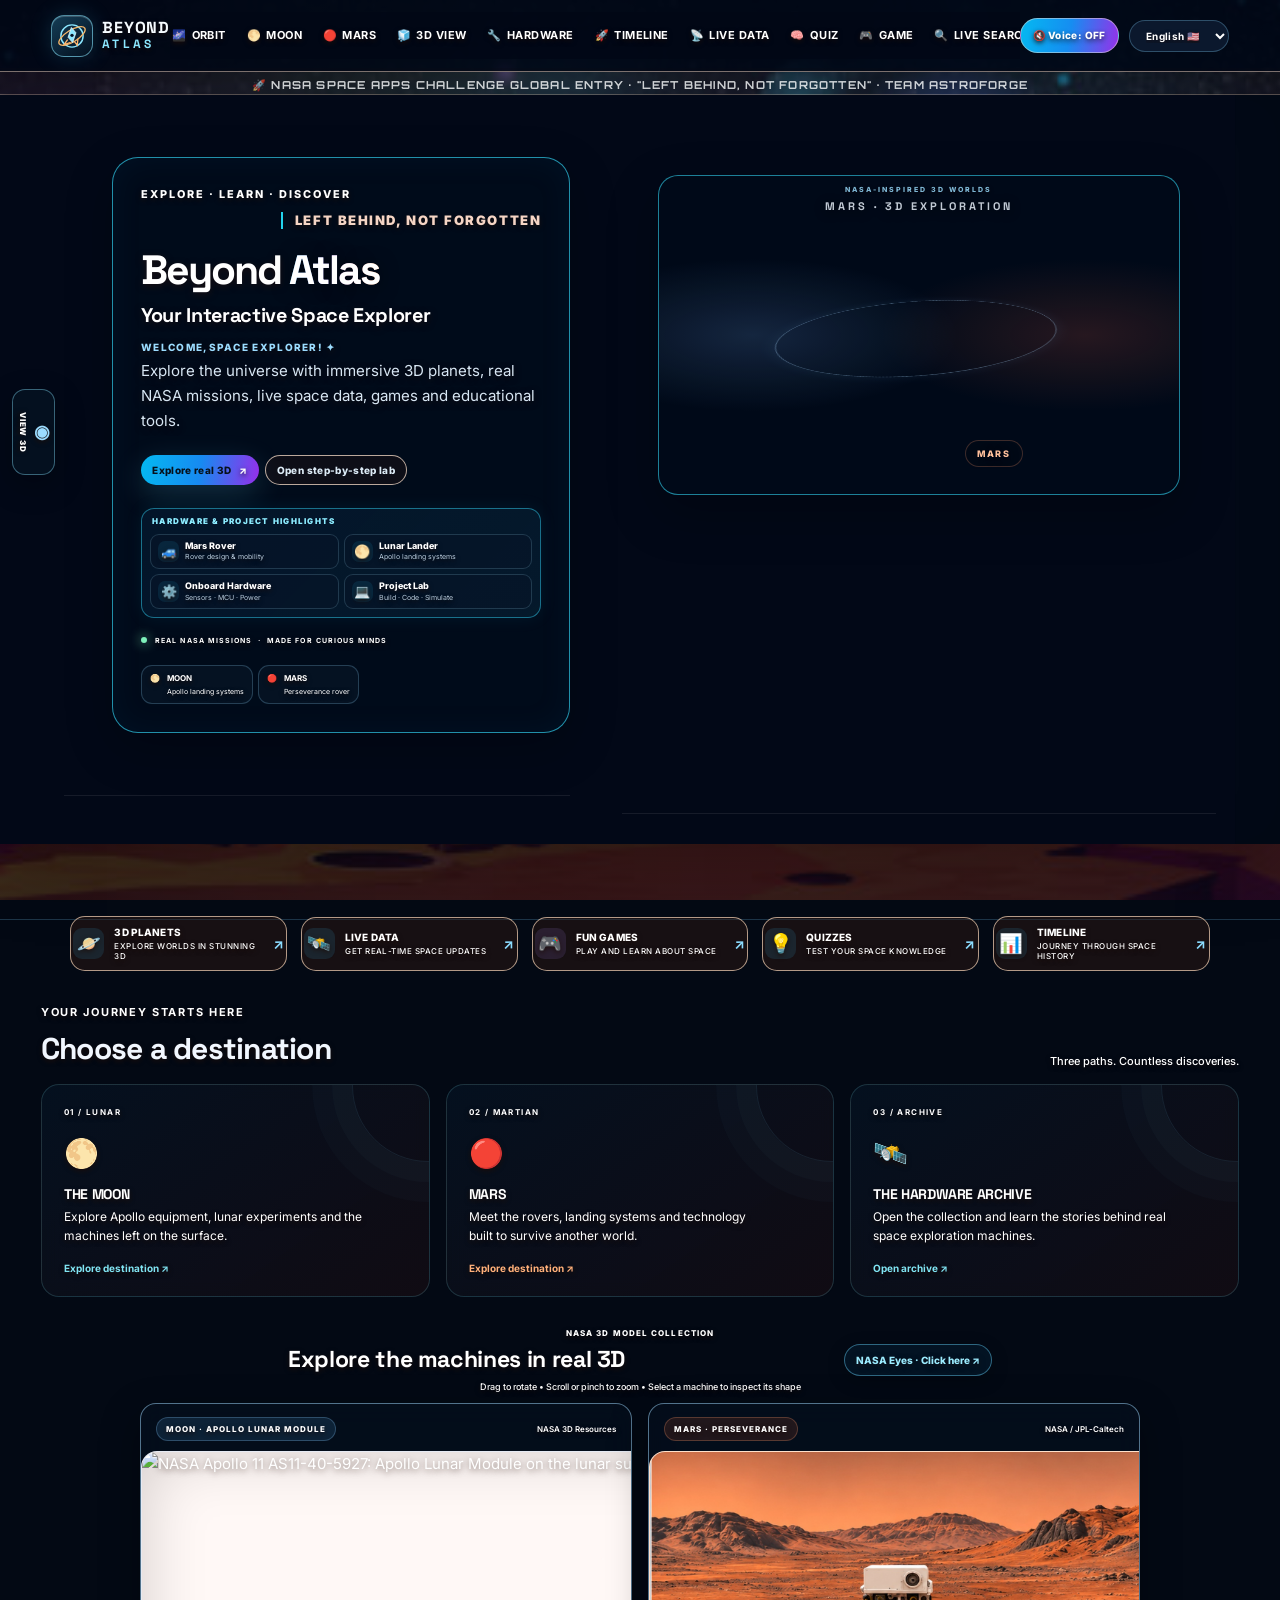
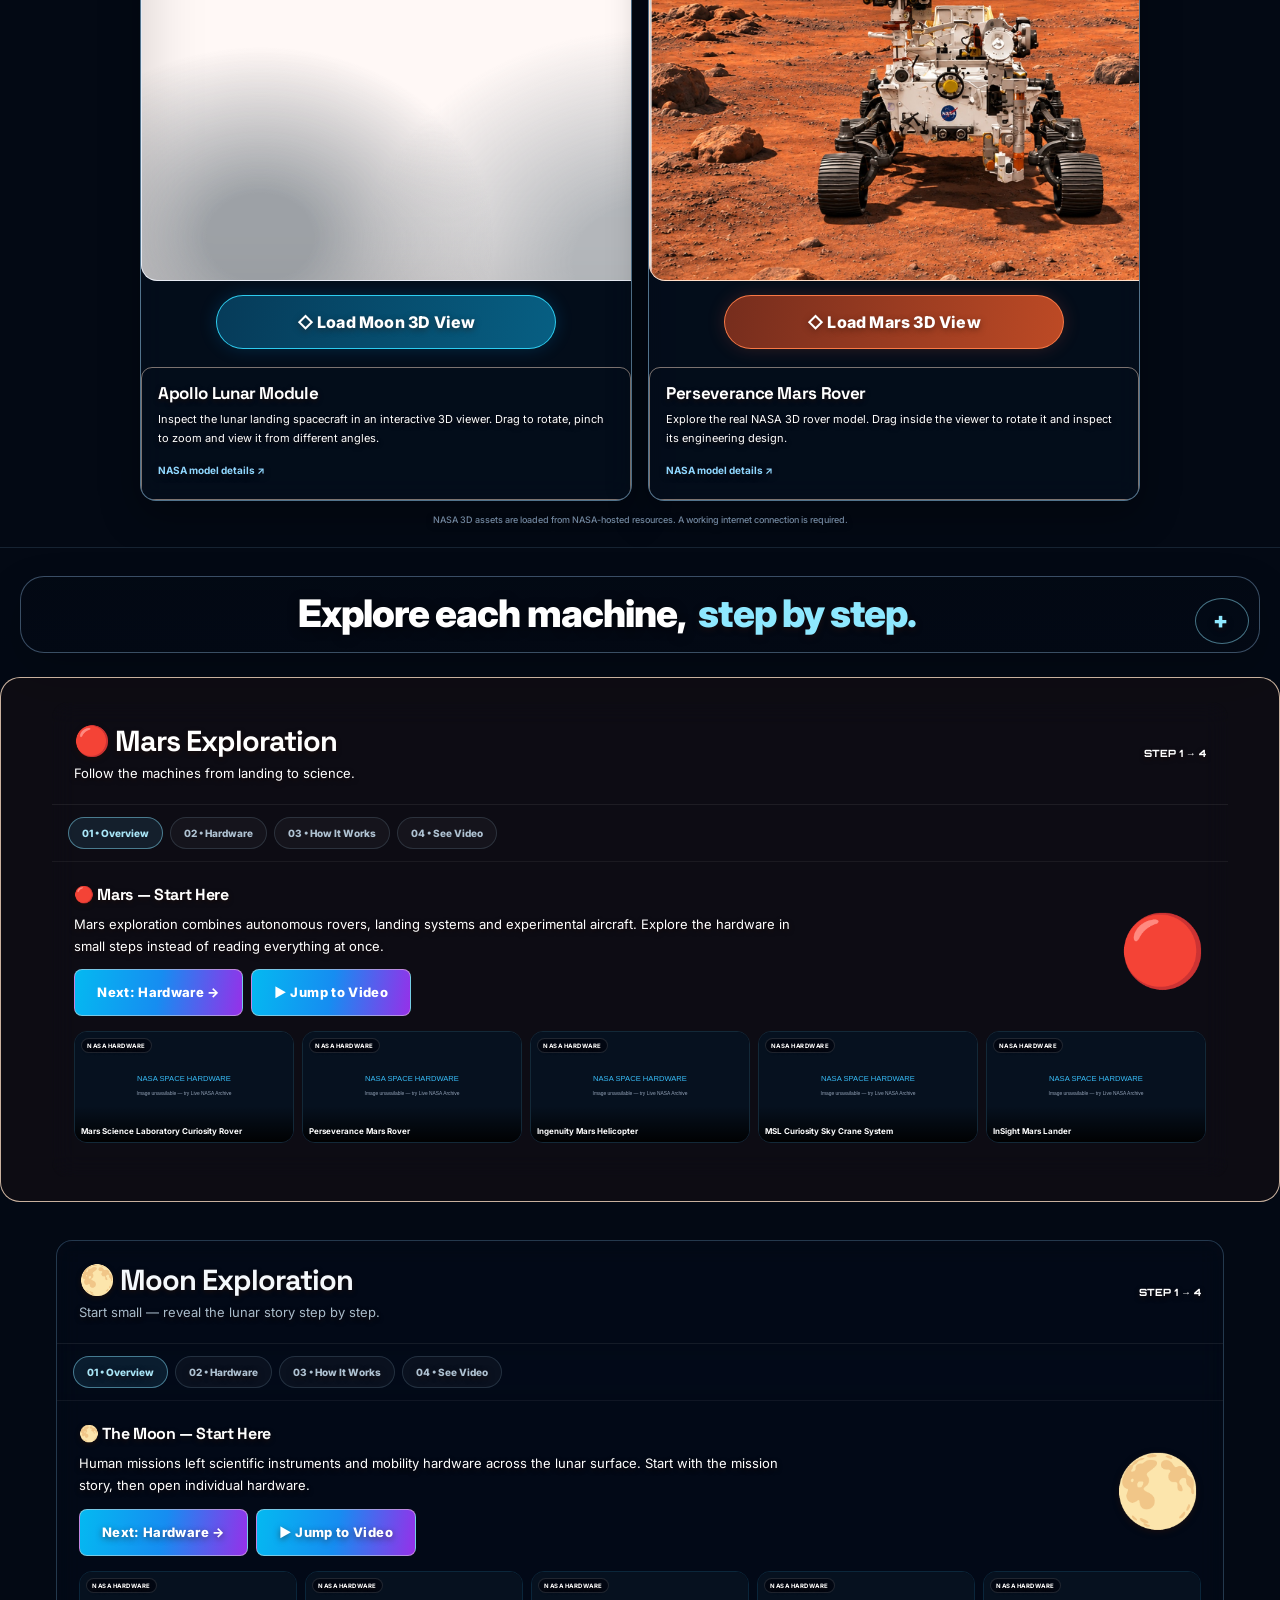
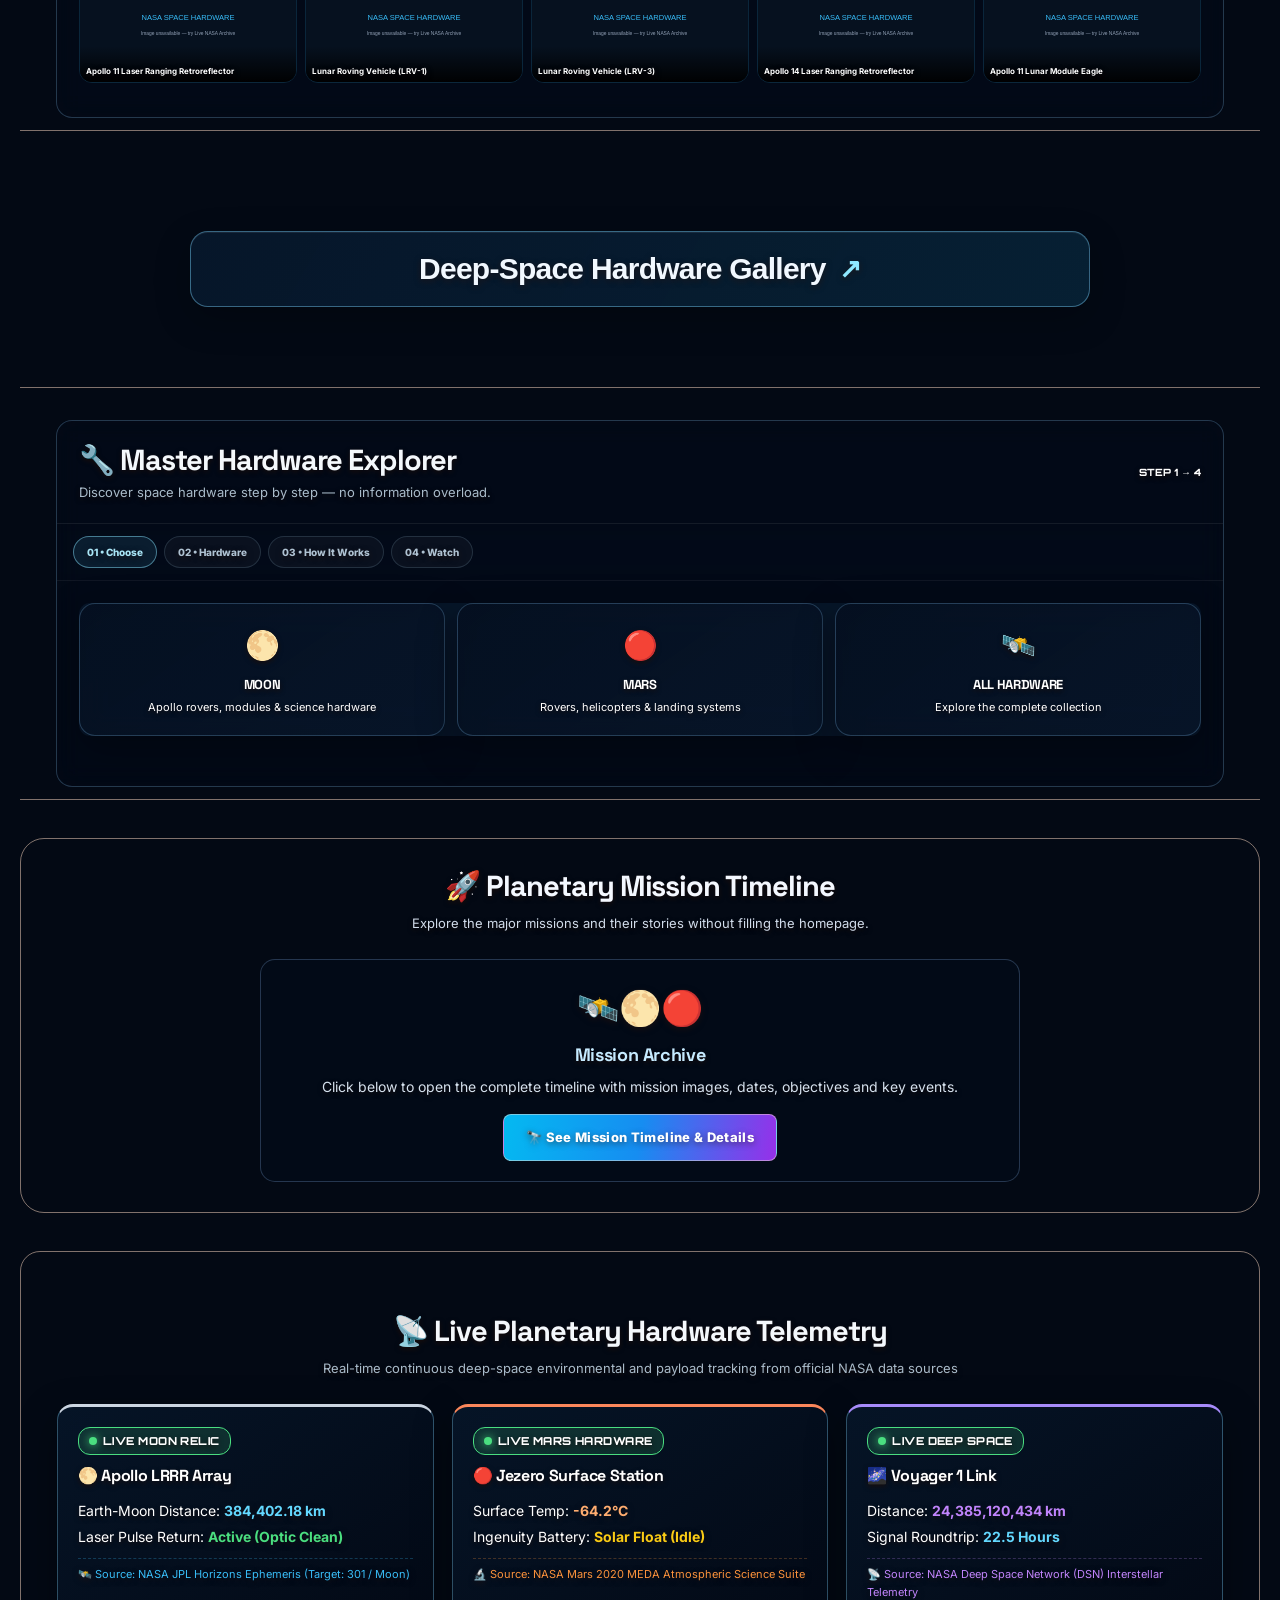
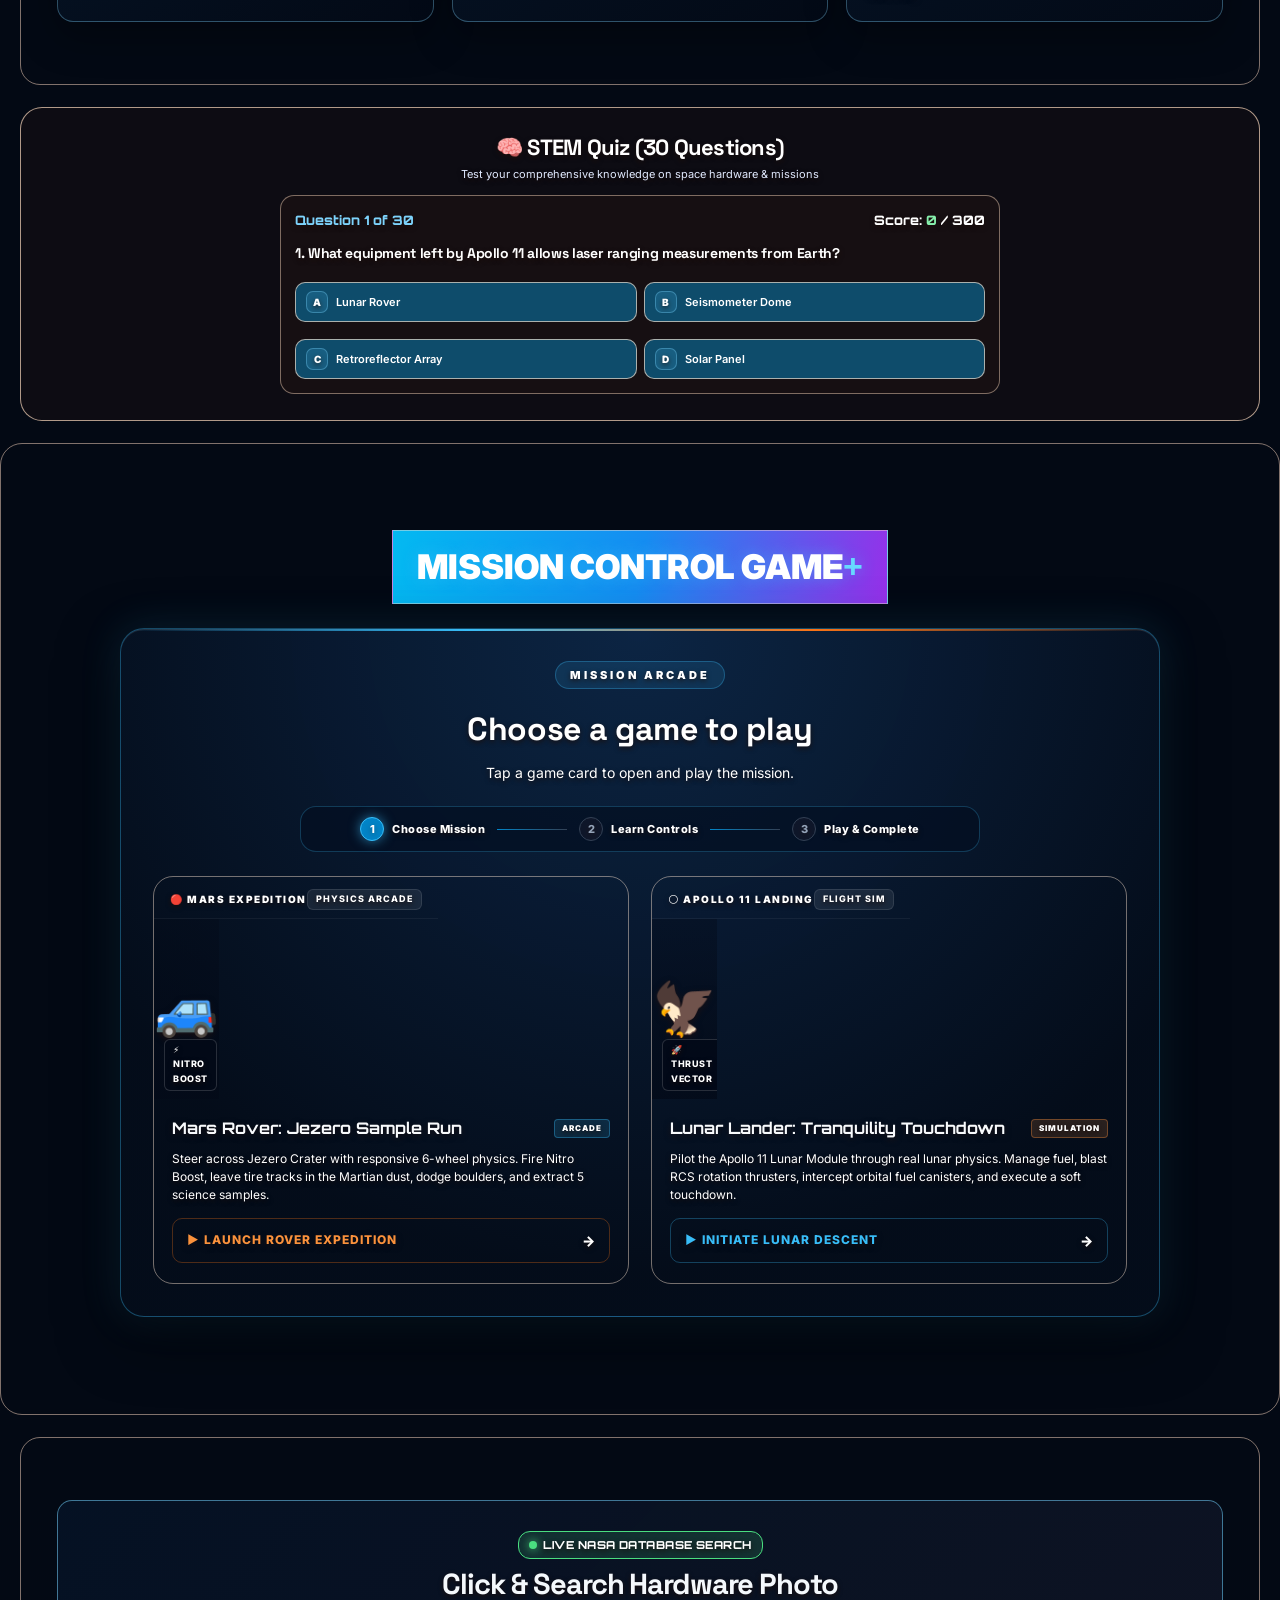
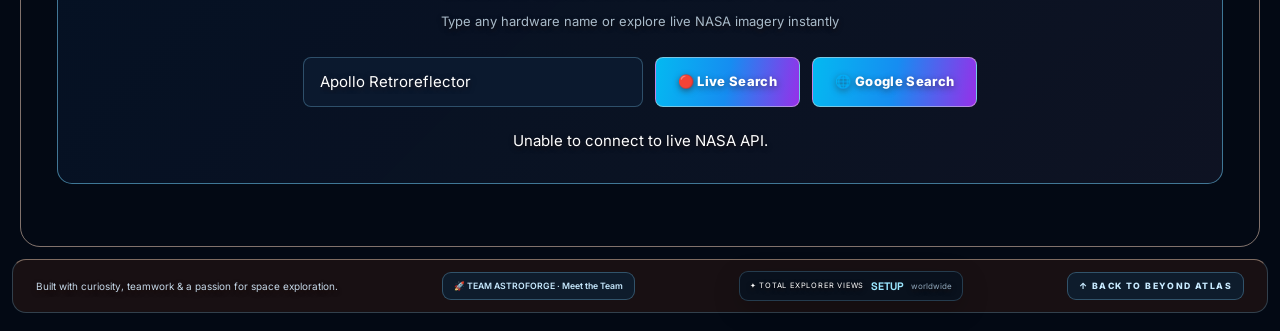
==== commit 24a5dc03: "feat: redesign space arcade games, fix lunar thruster bug, add Bengali narration and NASA telemetry " ====
--- a/index.html
+++ b/index.html
@@ -28,7 +28,7 @@
   <link rel="stylesheet" href="css/theme-override.css" />
 </head>
 <body>
-<div class="audience-banner">🎓 EXCLUSIVELY DESIGNED FOR STEM STUDENTS — NASA SPACE APPS CHALLENGE</div><header><a aria-label="BEYOND ATLAS — Back to homepage" class="logo atlas-brand atlas-home-link" href="#hero"><span aria-hidden="true" class="atlas-mark"><svg viewbox="0 0 52 52"><circle cx="26" cy="26" fill="none" r="17" stroke="#8be7ff" stroke-width="2.2"></circle><ellipse cx="26" cy="26" fill="none" rx="23" ry="9" stroke="#f4b66a" stroke-width="2.1" transform="rotate(-32 26 26)"></ellipse><path d="M25 13l7 8-5 15-7-8z" fill="#8be7ff" stroke="#eafaff" stroke-width="1.2"></path><circle cx="26" cy="25" fill="#061426" r="2.5"></circle><path d="M19 32l-5 7 9-3M30 35l4 5 1-9" fill="none" stroke="#ffb66f" stroke-linecap="round" stroke-width="2"></path></svg></span><span class="atlas-word"><b>BEYOND</b><em>ATLAS</em></span></a><nav><a href="#hero"><span>🌌</span><span>Orbit</span></a><a href="#moon"><span>🌕</span><span>Moon</span></a><a href="#mars"><span>🔴</span><span>Mars</span></a><a href="#real-3d-hardware"><span>🧊</span><span>3D View</span></a><a href="#explorer"><span>🔧</span><span>Hardware</span></a><a href="#timeline"><span>🚀</span><span>Timeline</span></a><a href="#telemetry"><span>📡</span><span>Live Data</span></a><a href="#quiz"><span>🧠</span><span>Quiz</span></a><a href="#game"><span>🎮</span><span>Game</span></a><a href="#archive"><span>🔍</span><span>Live Search</span></a></nav><div class="control-box"><button class="audio-btn" id="audioToggleBtn" onclick="toggleGlobalAudio()">🔇 Voice: OFF</button><select class="lang-selector" id="langSelect"><option value="en-US">English 🇺🇸</option><option value="bn-BD">বাংলা 🇧🇩</option></select></div></header><!-- Immersive 3D destination viewer --><div aria-hidden="true" aria-labelledby="planetViewerTitle" aria-modal="true" class="planet-viewer" id="planetViewer" role="dialog"><button aria-label="Close 3D planet viewer" class="planet-viewer-close" onclick="closePlanetViewer()">×</button><div aria-hidden="true" class="planet-viewer-stars"></div><div class="planet-viewer-copy"><div class="planet-viewer-kicker">BEYOND ATLAS · INTERACTIVE WORLD</div><h2 id="planetViewerTitle">THE MOON</h2><p id="planetViewerDesc">Explore the world, then discover the machines that helped us reach it.</p><div class="planet-viewer-facts" id="planetViewerFacts"></div><button class="planet-viewer-explore" id="planetViewerExplore" onclick="explorePlanetHardware()">Explore related hardware ↗</button></div><div class="planet-viewer-world" id="planetViewerWorld"><div class="planet-viewer-globe" id="planetViewerGlobe"></div><div class="planet-orbit-ring"></div><span class="planet-viewer-caption">DRAG NOT REQUIRED · SLOW ROTATION</span></div></div><!-- REDESIGNED BEYOND ATLAS HOME: centered headline + split content --><div class="student-home redesigned-home redesigned-home-centered" id="hero"><div class="student-hero redesigned-hero hero-first-option-layout">
+<div class="audience-banner">🚀 NASA SPACE APPS CHALLENGE GLOBAL ENTRY · "LEFT BEHIND, NOT FORGOTTEN" · TEAM ASTROFORGE</div><header><a aria-label="BEYOND ATLAS — Back to homepage" class="logo atlas-brand atlas-home-link" href="#hero"><span aria-hidden="true" class="atlas-mark"><svg viewbox="0 0 52 52"><circle cx="26" cy="26" fill="none" r="17" stroke="#8be7ff" stroke-width="2.2"></circle><ellipse cx="26" cy="26" fill="none" rx="23" ry="9" stroke="#f4b66a" stroke-width="2.1" transform="rotate(-32 26 26)"></ellipse><path d="M25 13l7 8-5 15-7-8z" fill="#8be7ff" stroke="#eafaff" stroke-width="1.2"></path><circle cx="26" cy="25" fill="#061426" r="2.5"></circle><path d="M19 32l-5 7 9-3M30 35l4 5 1-9" fill="none" stroke="#ffb66f" stroke-linecap="round" stroke-width="2"></path></svg></span><span class="atlas-word"><b>BEYOND</b><em>ATLAS</em></span></a><nav><a href="#hero"><span>🌌</span><span>Orbit</span></a><a href="#moon"><span>🌕</span><span>Moon</span></a><a href="#mars"><span>🔴</span><span>Mars</span></a><a href="#real-3d-hardware"><span>🧊</span><span>3D View</span></a><a href="#explorer"><span>🔧</span><span>Hardware</span></a><a href="#timeline"><span>🚀</span><span>Timeline</span></a><a href="#telemetry"><span>📡</span><span>Live Data</span></a><a href="#quiz"><span>🧠</span><span>Quiz</span></a><a href="#game"><span>🎮</span><span>Game</span></a><a href="#archive"><span>🔍</span><span>Live Search</span></a></nav><div class="control-box"><button class="audio-btn" id="audioToggleBtn" onclick="toggleGlobalAudio()">🔇 Voice: OFF</button><select class="lang-selector" id="langSelect"><option value="en-US">English 🇺🇸</option><option value="bn-BD">বাংলা 🇧🇩</option></select></div></header><!-- Immersive 3D destination viewer --><div aria-hidden="true" aria-labelledby="planetViewerTitle" aria-modal="true" class="planet-viewer" id="planetViewer" role="dialog"><button aria-label="Close 3D planet viewer" class="planet-viewer-close" onclick="closePlanetViewer()">×</button><div aria-hidden="true" class="planet-viewer-stars"></div><div class="planet-viewer-copy"><div class="planet-viewer-kicker">BEYOND ATLAS · INTERACTIVE WORLD</div><h2 id="planetViewerTitle">THE MOON</h2><p id="planetViewerDesc">Explore the world, then discover the machines that helped us reach it.</p><div class="planet-viewer-facts" id="planetViewerFacts"></div><button class="planet-viewer-explore" id="planetViewerExplore" onclick="explorePlanetHardware()">Explore related hardware ↗</button></div><div class="planet-viewer-world" id="planetViewerWorld"><div class="planet-viewer-globe" id="planetViewerGlobe"></div><div class="planet-orbit-ring"></div><span class="planet-viewer-caption">DRAG NOT REQUIRED · SLOW ROTATION</span></div></div><!-- REDESIGNED BEYOND ATLAS HOME: centered headline + split content --><div class="student-home redesigned-home redesigned-home-centered" id="hero"><div class="student-hero redesigned-hero hero-first-option-layout">
 <div aria-hidden="true" class="ba-sky-planet ba-sky-moon"><span></span></div>
 <div aria-hidden="true" class="ba-sky-planet ba-sky-mars"><span></span></div>
 <div aria-hidden="true" class="ba-visible-earth-layer">
@@ -60,7 +60,7 @@
 <span class="ba-planet-label ba-mars-label">MARS</span>
 <span class="ba-lab-art-caption">TWO WORLDS · ONE MISSION</span>
 </div>
-</div><div class="ba-lab-hidden-content" hidden="" id="baLabFullContent"><div aria-label="NASA Moon landing and Mars rover landing videos" class="lab-world-previews"><article class="lab-world-preview lab-moon-preview lab-mission-video-card"><div class="lab-preview-label">MOON · APOLLO 11 LUNAR LANDING <span>NASA ARCHIVE</span></div><div class="lab-preview-model lab-video-frame"><iframe allow="autoplay; encrypted-media; picture-in-picture; fullscreen" allowfullscreen="" loading="lazy" referrerpolicy="strict-origin-when-cross-origin" src="https://www.youtube-nocookie.com/embed/nOcDftgR5UQ?autoplay=1&amp;mute=1&amp;controls=1&amp;loop=1&amp;playlist=nOcDftgR5UQ&amp;playsinline=1&amp;rel=0" title="NASA Apollo 11 lunar module landing video"></iframe></div><p>Watch the Apollo 11 Lunar Module descend and land on the Moon. <a href="https://www.youtube.com/watch?v=nOcDftgR5UQ" rel="noopener" target="_blank">Open NASA video ↗</a></p></article><article class="lab-world-preview lab-mars-preview lab-mission-video-card"><div class="lab-preview-label">MARS · PERSEVERANCE ROVER LANDING <span>NASA / JPL</span></div><div class="lab-preview-model lab-video-frame"><iframe allow="autoplay; encrypted-media; picture-in-picture; fullscreen" allowfullscreen="" loading="lazy" referrerpolicy="strict-origin-when-cross-origin" src="https://www.youtube-nocookie.com/embed/4czjS9h4Fpg?autoplay=1&amp;mute=1&amp;controls=1&amp;loop=1&amp;playlist=4czjS9h4Fpg&amp;playsinline=1&amp;rel=0" title="NASA Perseverance rover descent and touchdown video"></iframe></div><p>See the real descent, sky-crane sequence and touchdown on Mars. <a href="https://www.youtube.com/watch?v=4czjS9h4Fpg" rel="noopener" target="_blank">Open NASA video ↗</a></p></article></div><div class="step-lab-shell"><div aria-label="Choose hardware destination" class="step-lab-tabs" role="tablist"><button aria-selected="true" class="step-planet-tab active" data-planet="mars" role="tab" type="button">🔴 Mars Rover</button><button aria-selected="false" class="step-planet-tab" data-planet="moon" role="tab" type="button">🌕 Moon Lander</button></div><div class="step-lab-content"><div class="step-lab-visual mars-lab-visual" id="stepLabVisual"><iframe allow="fullscreen; xr-spatial-tracking" allowfullscreen="" class="step-real3d-frame" id="stepMars3D" loading="lazy" src="https://mars.nasa.gov/gltf_embed/25042" title="Interactive NASA Perseverance rover 3D model"></iframe><model-viewer alt="Interactive NASA Apollo Lunar Module 3D model" auto-rotate="" camera-controls="" class="step-real3d-model" environment-image="neutral" exposure="1.15" id="stepMoon3D" interaction-prompt="auto" loading="lazy" reveal="auto" rotation-per-second="10deg" shadow-intensity="1" src="https://assets.science.nasa.gov/content/dam/science/cds/3d/resources/model/apollo-lunar-module/Apollo%20Lunar%20Module.glb"></model-viewer><div aria-live="polite" class="step-selected-part" id="stepSelectedPart"><span class="step-selected-dot"></span><span><small>NOW EXPLORING</small><strong id="stepSelectedPartName">Wheels &amp; Mobility System</strong></span><b id="stepSelectedPartNumber">01</b></div> <div class="step-visual-caption" id="stepVisualCaption">PERSEVERANCE · MARS SURFACE</div></div><div class="step-lab-info"><div class="step-progress-line"><span id="stepProgressLabel">STEP 1 OF 6</span><span id="stepProgressTrack"><i style="width:16.66%"></i></span></div><h3 id="stepPartTitle">Wheels &amp; Mobility System</h3><p id="stepPartDescription">Six aluminium wheels help Perseverance travel across rough Martian terrain. Its suspension system helps keep the rover stable while climbing over rocks.</p><div class="step-lab-controls"><button disabled="" id="stepPrev" type="button">← Previous</button><button id="stepNext" type="button">Next component →</button></div><div aria-label="Choose component step" class="step-lab-dots" id="stepLabDots"></div></div></div><div class="step-lab-footnote">Rotate and zoom the NASA 3D machine while the selected-part indicator follows each step. The callout identifies the component being explained; the NASA viewer shows the complete machine rather than isolating individual internal parts.</div></div></div></section><!-- MOON SECTION: PROGRESSIVE DISCOVERY --><section class="progressive-section" id="mars"><div class="progressive-panel"><div class="progressive-head"><div><h2>🔴 Mars Exploration</h2><p>Follow the machines from landing to science.</p></div><span class="progressive-count">STEP 1 → 4</span></div><div class="progressive-tabs" id="marsTabs"><button class="progressive-tab active" onclick="showPlanetStep('mars',1)">01 • Overview</button><button class="progressive-tab" onclick="showPlanetStep('mars',2)">02 • Hardware</button><button class="progressive-tab" onclick="showPlanetStep('mars',3)">03 • How It Works</button><button class="progressive-tab" onclick="showPlanetStep('mars',4)">04 • See Video</button></div><div class="progressive-content" id="marsFlowContent"></div></div></section><section class="progressive-section" id="moon"><div class="progressive-panel"><div class="progressive-head"><div><h2>🌕 Moon Exploration</h2><p>Start small — reveal the lunar story step by step.</p></div><span class="progressive-count">STEP 1 → 4</span></div><div class="progressive-tabs" id="moonTabs"><button class="progressive-tab active" onclick="showPlanetStep('moon',1)">01 • Overview</button><button class="progressive-tab" onclick="showPlanetStep('moon',2)">02 • Hardware</button><button class="progressive-tab" onclick="showPlanetStep('moon',3)">03 • How It Works</button><button class="progressive-tab" onclick="showPlanetStep('moon',4)">04 • See Video</button></div><div class="progressive-content" id="moonFlowContent"></div></div></section><!-- MARS SECTION: PROGRESSIVE DISCOVERY --><!-- HARDWARE IMAGE GALLERY --><section id="hardwareGallery"><div class="section-head"><h2>🛰️ Deep-Space Hardware Gallery</h2><p>Real NASA hardware images • Click any hardware to open full mission details</p></div><div class="gallery-toolbar"><span class="gallery-live"><span class="live-dot"></span> REAL NASA ARCHIVE IMAGES</span><button class="btn btn-primary" onclick="openAddHardwareModal()" type="button">➕ Add Hardware</button></div><div class="hardware-gallery-grid" id="hardwareGalleryGrid"></div></section><!-- MASTER HARDWARE EXPLORER --><section class="progressive-section explorer-progressive" id="explorer"><div class="progressive-panel"><div class="progressive-head"><div><h2>🔧 Master Hardware Explorer</h2><p>Discover space hardware step by step — no information overload.</p></div><span class="progressive-count">STEP 1 → 4</span></div><div class="progressive-tabs" id="explorerTabs"><button class="progressive-tab active" onclick="showExplorerStep(1)">01 • Choose</button><button class="progressive-tab" onclick="showExplorerStep(2)">02 • Hardware</button><button class="progressive-tab" onclick="showExplorerStep(3)">03 • How It Works</button><button class="progressive-tab" onclick="showExplorerStep(4)">04 • Watch</button></div><div class="progressive-content" id="explorerFlowContent"></div></div></section><!-- TIMELINE --><section id="timeline"><div class="section-head"><h2>🚀 Planetary Mission Timeline</h2><p>Explore the major missions and their stories without filling the homepage.</p></div><div class="timeline-compact-box"><div style="font-size:34px; margin-bottom:4px;">🛰️🌕🔴</div><h3 style="font-family:'Orbitron',sans-serif; color:var(--neon-blue); font-size:18px;">Mission Archive</h3><p>Click below to open the complete timeline with mission images, dates, objectives and key events.</p><button class="btn btn-primary" onclick="openMissionTimeline()">🔭 See Mission Timeline &amp; Details</button></div></section><!-- MISSION TIMELINE DETAIL MODAL --><div class="modal" id="missionTimelineModal"><div class="modal-content"><span class="close-modal" onclick="closeMissionTimeline()">×</span><h2 style="color:var(--neon-blue); font-family:'Orbitron',sans-serif; font-size:22px;">🚀 Planetary Mission Timeline</h2><p style="color:var(--text-muted); margin-top:6px;">Click through the archive below to explore mission history and real NASA imagery.</p><div class="mission-modal-grid" id="missionTimelineGrid"></div></div></div><!-- REALTIME TELEMETRY --><section id="telemetry"><div class="section-head"><h2>📡 Live Planetary Hardware Telemetry</h2><p>Real-time continuous deep-space environmental and payload tracking</p></div><div class="telemetry-grid"><div class="telemetry-card"><div style="margin-bottom:8px;"><span class="live-indicator"><span class="live-dot"></span> LIVE MOON RELIC</span></div><h3 style="font-family:'Orbitron',sans-serif; font-size:16px; color:var(--neon-blue); margin-bottom:10px;">🌕 Apollo LRRR Array</h3><p style="font-size:14px; color:var(--text-muted);">Earth-Moon Distance: <strong id="liveMoonDist" style="color:var(--neon-blue)">384,402.18 km</strong></p><p style="font-size:14px; color:var(--text-muted); margin-top:4px;">Laser Pulse Return: <strong style="color:var(--green)">Active (Optic Clean)</strong></p></div><div class="telemetry-card"><div style="margin-bottom:8px;"><span class="live-indicator"><span class="live-dot"></span> LIVE MARS HARDWARE</span></div><h3 style="font-family:'Orbitron',sans-serif; font-size:16px; color:var(--orange); margin-bottom:10px;">🔴 Jezero Surface Station</h3><p style="font-size:14px; color:var(--text-muted);">Surface Temp: <strong style="color:var(--orange)">-64.2°C</strong></p><p style="font-size:14px; color:var(--text-muted); margin-top:4px;">Ingenuity Battery: <strong style="color:var(--gold)">Solar Float (Idle)</strong></p></div><div class="telemetry-card"><div style="margin-bottom:8px;"><span class="live-indicator"><span class="live-dot"></span> LIVE DEEP SPACE</span></div><h3 style="font-family:'Orbitron',sans-serif; font-size:16px; color:var(--purple); margin-bottom:10px;">🌌 Voyager 1 Link</h3><p style="font-size:14px; color:var(--text-muted);">Distance: <strong id="voyagerDist" style="color:var(--purple)">24,385,120,400 km</strong></p><p style="font-size:14px; color:var(--text-muted); margin-top:4px;">Signal Roundtrip: <strong style="color:var(--neon-blue)">22.5 Hours</strong></p></div></div></section><!-- GAME --><section id="quiz"><div class="section-head"><h2>🧠 STEM Quiz (30 Questions)</h2><p>Test your comprehensive knowledge on space hardware &amp; missions</p></div><div class="quiz-container"><div style="display:flex; justify-content:space-between; margin-bottom:12px; font-size:13px; font-weight:800; font-family:'Orbitron',sans-serif;"><span id="qProgress" style="color:var(--neon-blue)">Question 1 of 30</span><span style="color:var(--green)">Score: <span id="qScore">0</span> / 300</span></div><h3 id="qText" style="font-size:17px; margin-bottom:14px; color:#ffffff;">Question Loading...</h3><div id="qOptions"></div><div id="quizFeedback" style="margin-top:12px; font-weight:700; display:none; font-size:15px;"></div></div></section><section class="mission-challenge-game" id="game"><div class="section-head mission-control-launch">
+</div><div class="ba-lab-hidden-content" hidden="" id="baLabFullContent"><div aria-label="NASA Moon landing and Mars rover landing videos" class="lab-world-previews"><article class="lab-world-preview lab-moon-preview lab-mission-video-card"><div class="lab-preview-label">MOON · APOLLO 11 LUNAR LANDING <span>NASA ARCHIVE</span></div><div class="lab-preview-model lab-video-frame"><iframe allow="autoplay; encrypted-media; picture-in-picture; fullscreen" allowfullscreen="" loading="lazy" referrerpolicy="strict-origin-when-cross-origin" src="https://www.youtube-nocookie.com/embed/nOcDftgR5UQ?autoplay=1&amp;mute=1&amp;controls=1&amp;loop=1&amp;playlist=nOcDftgR5UQ&amp;playsinline=1&amp;rel=0" title="NASA Apollo 11 lunar module landing video"></iframe></div><p>Watch the Apollo 11 Lunar Module descend and land on the Moon. <a href="https://www.youtube.com/watch?v=nOcDftgR5UQ" rel="noopener" target="_blank">Open NASA video ↗</a></p></article><article class="lab-world-preview lab-mars-preview lab-mission-video-card"><div class="lab-preview-label">MARS · PERSEVERANCE ROVER LANDING <span>NASA / JPL</span></div><div class="lab-preview-model lab-video-frame"><iframe allow="autoplay; encrypted-media; picture-in-picture; fullscreen" allowfullscreen="" loading="lazy" referrerpolicy="strict-origin-when-cross-origin" src="https://www.youtube-nocookie.com/embed/4czjS9h4Fpg?autoplay=1&amp;mute=1&amp;controls=1&amp;loop=1&amp;playlist=4czjS9h4Fpg&amp;playsinline=1&amp;rel=0" title="NASA Perseverance rover descent and touchdown video"></iframe></div><p>See the real descent, sky-crane sequence and touchdown on Mars. <a href="https://www.youtube.com/watch?v=4czjS9h4Fpg" rel="noopener" target="_blank">Open NASA video ↗</a></p></article></div><div class="step-lab-shell"><div aria-label="Choose hardware destination" class="step-lab-tabs" role="tablist"><button aria-selected="true" class="step-planet-tab active" data-planet="mars" role="tab" type="button">🔴 Mars Rover</button><button aria-selected="false" class="step-planet-tab" data-planet="moon" role="tab" type="button">🌕 Moon Lander</button></div><div class="step-lab-content"><div class="step-lab-visual mars-lab-visual" id="stepLabVisual"><iframe allow="fullscreen; xr-spatial-tracking" allowfullscreen="" class="step-real3d-frame" id="stepMars3D" loading="lazy" src="https://mars.nasa.gov/gltf_embed/25042" title="Interactive NASA Perseverance rover 3D model"></iframe><model-viewer alt="Interactive NASA Apollo Lunar Module 3D model" auto-rotate="" camera-controls="" class="step-real3d-model" environment-image="neutral" exposure="1.15" id="stepMoon3D" interaction-prompt="auto" loading="lazy" reveal="auto" rotation-per-second="10deg" shadow-intensity="1" src="https://assets.science.nasa.gov/content/dam/science/cds/3d/resources/model/apollo-lunar-module/Apollo%20Lunar%20Module.glb"></model-viewer><div aria-live="polite" class="step-selected-part" id="stepSelectedPart"><span class="step-selected-dot"></span><span><small>NOW EXPLORING</small><strong id="stepSelectedPartName">Wheels &amp; Mobility System</strong></span><b id="stepSelectedPartNumber">01</b></div> <div class="step-visual-caption" id="stepVisualCaption">PERSEVERANCE · MARS SURFACE</div></div><div class="step-lab-info"><div class="step-progress-line"><span id="stepProgressLabel">STEP 1 OF 6</span><span id="stepProgressTrack"><i style="width:16.66%"></i></span></div><h3 id="stepPartTitle">Wheels &amp; Mobility System</h3><p id="stepPartDescription">Six aluminium wheels help Perseverance travel across rough Martian terrain. Its suspension system helps keep the rover stable while climbing over rocks.</p><div class="step-lab-controls"><button disabled="" id="stepPrev" type="button">← Previous</button><button id="stepNext" type="button">Next component →</button></div><div aria-label="Choose component step" class="step-lab-dots" id="stepLabDots"></div></div></div><div class="step-lab-footnote">Rotate and zoom the NASA 3D machine while the selected-part indicator follows each step. The callout identifies the component being explained; the NASA viewer shows the complete machine rather than isolating individual internal parts.</div></div></div></section><!-- MOON SECTION: PROGRESSIVE DISCOVERY --><section class="progressive-section" id="mars"><div class="progressive-panel"><div class="progressive-head"><div><h2>🔴 Mars Exploration</h2><p>Follow the machines from landing to science.</p></div><span class="progressive-count">STEP 1 → 4</span></div><div class="progressive-tabs" id="marsTabs"><button class="progressive-tab active" onclick="showPlanetStep('mars',1)">01 • Overview</button><button class="progressive-tab" onclick="showPlanetStep('mars',2)">02 • Hardware</button><button class="progressive-tab" onclick="showPlanetStep('mars',3)">03 • How It Works</button><button class="progressive-tab" onclick="showPlanetStep('mars',4)">04 • See Video</button></div><div class="progressive-content" id="marsFlowContent"></div></div></section><section class="progressive-section" id="moon"><div class="progressive-panel"><div class="progressive-head"><div><h2>🌕 Moon Exploration</h2><p>Start small — reveal the lunar story step by step.</p></div><span class="progressive-count">STEP 1 → 4</span></div><div class="progressive-tabs" id="moonTabs"><button class="progressive-tab active" onclick="showPlanetStep('moon',1)">01 • Overview</button><button class="progressive-tab" onclick="showPlanetStep('moon',2)">02 • Hardware</button><button class="progressive-tab" onclick="showPlanetStep('moon',3)">03 • How It Works</button><button class="progressive-tab" onclick="showPlanetStep('moon',4)">04 • See Video</button></div><div class="progressive-content" id="moonFlowContent"></div></div></section><!-- MARS SECTION: PROGRESSIVE DISCOVERY --><!-- HARDWARE IMAGE GALLERY --><section id="hardwareGallery"><div class="section-head"><h2>🛰️ Deep-Space Hardware Gallery</h2><p>Real NASA hardware images • Click any hardware to open full mission details</p></div><div class="gallery-toolbar"><span class="gallery-live"><span class="live-dot"></span> REAL NASA ARCHIVE IMAGES</span><button class="btn btn-primary" onclick="openAddHardwareModal()" type="button">➕ Add Hardware</button></div><div class="hardware-gallery-grid" id="hardwareGalleryGrid"></div></section><!-- MASTER HARDWARE EXPLORER --><section class="progressive-section explorer-progressive" id="explorer"><div class="progressive-panel"><div class="progressive-head"><div><h2>🔧 Master Hardware Explorer</h2><p>Discover space hardware step by step — no information overload.</p></div><span class="progressive-count">STEP 1 → 4</span></div><div class="progressive-tabs" id="explorerTabs"><button class="progressive-tab active" onclick="showExplorerStep(1)">01 • Choose</button><button class="progressive-tab" onclick="showExplorerStep(2)">02 • Hardware</button><button class="progressive-tab" onclick="showExplorerStep(3)">03 • How It Works</button><button class="progressive-tab" onclick="showExplorerStep(4)">04 • Watch</button></div><div class="progressive-content" id="explorerFlowContent"></div></div></section><!-- TIMELINE --><section id="timeline"><div class="section-head"><h2>🚀 Planetary Mission Timeline</h2><p>Explore the major missions and their stories without filling the homepage.</p></div><div class="timeline-compact-box"><div style="font-size:34px; margin-bottom:4px;">🛰️🌕🔴</div><h3 style="font-family:'Orbitron',sans-serif; color:var(--neon-blue); font-size:18px;">Mission Archive</h3><p>Click below to open the complete timeline with mission images, dates, objectives and key events.</p><button class="btn btn-primary" onclick="openMissionTimeline()">🔭 See Mission Timeline &amp; Details</button></div></section><!-- MISSION TIMELINE DETAIL MODAL --><div class="modal" id="missionTimelineModal"><div class="modal-content"><span class="close-modal" onclick="closeMissionTimeline()">×</span><h2 style="color:var(--neon-blue); font-family:'Orbitron',sans-serif; font-size:22px;">🚀 Planetary Mission Timeline</h2><p style="color:var(--text-muted); margin-top:6px;">Click through the archive below to explore mission history and real NASA imagery.</p><div class="mission-modal-grid" id="missionTimelineGrid"></div></div></div><!-- REALTIME TELEMETRY --><section id="telemetry"><div class="section-head"><h2>📡 Live Planetary Hardware Telemetry</h2><p>Real-time continuous deep-space environmental and payload tracking from official NASA data sources</p></div><div class="telemetry-grid"><div class="telemetry-card"><div style="margin-bottom:8px;"><span class="live-indicator"><span class="live-dot"></span> LIVE MOON RELIC</span></div><h3 style="font-family:'Orbitron',sans-serif; font-size:16px; color:var(--neon-blue); margin-bottom:10px;">🌕 Apollo LRRR Array</h3><p style="font-size:14px; color:var(--text-muted);">Earth-Moon Distance: <strong id="liveMoonDist" style="color:var(--neon-blue)">384,402.18 km</strong></p><p style="font-size:14px; color:var(--text-muted); margin-top:4px;">Laser Pulse Return: <strong style="color:var(--green)">Active (Optic Clean)</strong></p><div style="margin-top:10px; font-size:11px; color:#38bdf8; border-top:1px dashed rgba(56,189,248,0.25); padding-top:6px;">🛰️ Source: NASA JPL Horizons Ephemeris (Target: 301 / Moon)</div></div><div class="telemetry-card"><div style="margin-bottom:8px;"><span class="live-indicator"><span class="live-dot"></span> LIVE MARS HARDWARE</span></div><h3 style="font-family:'Orbitron',sans-serif; font-size:16px; color:var(--orange); margin-bottom:10px;">🔴 Jezero Surface Station</h3><p style="font-size:14px; color:var(--text-muted);">Surface Temp: <strong style="color:var(--orange)">-64.2°C</strong></p><p style="font-size:14px; color:var(--text-muted); margin-top:4px;">Ingenuity Battery: <strong style="color:var(--gold)">Solar Float (Idle)</strong></p><div style="margin-top:10px; font-size:11px; color:#fb923c; border-top:1px dashed rgba(251,146,60,0.25); padding-top:6px;">🔬 Source: NASA Mars 2020 MEDA Atmospheric Science Suite</div></div><div class="telemetry-card"><div style="margin-bottom:8px;"><span class="live-indicator"><span class="live-dot"></span> LIVE DEEP SPACE</span></div><h3 style="font-family:'Orbitron',sans-serif; font-size:16px; color:var(--purple); margin-bottom:10px;">🌌 Voyager 1 Link</h3><p style="font-size:14px; color:var(--text-muted);">Distance: <strong id="voyagerDist" style="color:var(--purple)">24,385,120,400 km</strong></p><p style="font-size:14px; color:var(--text-muted); margin-top:4px;">Signal Roundtrip: <strong style="color:var(--neon-blue)">22.5 Hours</strong></p><div style="margin-top:10px; font-size:11px; color:#c084fc; border-top:1px dashed rgba(192,132,252,0.25); padding-top:6px;">📡 Source: NASA Deep Space Network (DSN) Interstellar Telemetry</div></div></div></section><!-- GAME --><section id="quiz"><div class="section-head"><h2>🧠 STEM Quiz (30 Questions)</h2><p>Test your comprehensive knowledge on space hardware &amp; missions</p></div><div class="quiz-container"><div style="display:flex; justify-content:space-between; margin-bottom:12px; font-size:13px; font-weight:800; font-family:'Orbitron',sans-serif;"><span id="qProgress" style="color:var(--neon-blue)">Question 1 of 30</span><span style="color:var(--green)">Score: <span id="qScore">0</span> / 300</span></div><h3 id="qText" style="font-size:17px; margin-bottom:14px; color:#ffffff;">Question Loading...</h3><div id="qOptions"></div><div id="quizFeedback" style="margin-top:12px; font-weight:700; display:none; font-size:15px;"></div></div></section><section class="mission-challenge-game" id="game"><div class="section-head mission-control-launch">
 <button aria-controls="missionGamesGrid" aria-expanded="false" class="mission-control-title" id="openBothMissionGames" type="button">
     MISSION CONTROL GAME
   </button>
@@ -81,23 +81,91 @@
 
   <div class="ba-arcade-cards">
 <button class="ba-arcade-card ba-rover-card" data-open-game="rover" type="button">
-<span class="ba-card-art ba-rover-art"><span class="ba-art-rover">▣</span><i class="ba-sample s1"></i><i class="ba-sample s2"></i><i class="ba-sample s3"></i><i class="ba-rock r1"></i><i class="ba-rock r2"></i><i class="ba-rock r3"></i></span>
-<span class="ba-card-copy"><b>🚙 Mars Rover: Sample Run</b><small>Drive across Mars, avoid rocks and collect 5 science samples.</small><em>▶ PLAY ROVER GAME</em></span>
+  <div class="ba-card-badge-row">
+    <span class="ba-game-badge mars-badge">🔴 MARS EXPEDITION</span>
+    <span class="ba-game-chip">PHYSICS ARCADE</span>
+  </div>
+  <div class="ba-card-art ba-rover-art-epic">
+    <div class="ba-art-overlay"></div>
+    <div class="ba-art-content">
+      <div class="ba-art-vehicle-icon">🚙</div>
+    </div>
+    <div class="ba-card-hud-strip">
+      <span>⚡ NITRO BOOST</span>
+      <span>🔬 5 SAMPLES</span>
+      <span>🪨 HAZARD CRATERS</span>
+    </div>
+  </div>
+  <div class="ba-card-copy">
+    <div class="ba-card-title-row">
+      <b>Mars Rover: Jezero Sample Run</b>
+      <span class="ba-diff-pill easy">ARCADE</span>
+    </div>
+    <small>Steer across Jezero Crater with responsive 6-wheel physics. Fire Nitro Boost, leave tire tracks in the Martian dust, dodge boulders, and extract 5 science samples.</small>
+    <div class="ba-card-cta">
+      <em>▶ LAUNCH ROVER EXPEDITION</em>
+      <span class="ba-cta-arrow">→</span>
+    </div>
+  </div>
 </button>
 <button class="ba-arcade-card ba-lander-card" data-open-game="lander" type="button">
-<span class="ba-card-art ba-lander-art ba-lander-art-photo" style="background-image:url(assets/images/lunar-lander-photo.jpg)"><span class="ba-lander-art-shade"></span></span>
-<span class="ba-card-copy"><b>🌕 Lunar Lander: Safe Touchdown</b><small>Rotate and thrust carefully to land safely on the lunar base.</small><em>▶ PLAY LANDER GAME</em></span>
+  <div class="ba-card-badge-row">
+    <span class="ba-game-badge moon-badge">🌕 APOLLO 11 LANDING</span>
+    <span class="ba-game-chip">FLIGHT SIM</span>
+  </div>
+  <div class="ba-card-art ba-lander-art-epic">
+    <div class="ba-art-overlay"></div>
+    <div class="ba-art-content">
+      <div class="ba-art-vehicle-icon">🦅</div>
+    </div>
+    <div class="ba-card-hud-strip">
+      <span>🚀 THRUST VECTOR</span>
+      <span>⛽ FUEL CELLS</span>
+      <span>🌕 1/6th GRAVITY</span>
+    </div>
+  </div>
+  <div class="ba-card-copy">
+    <div class="ba-card-title-row">
+      <b>Lunar Lander: Tranquility Touchdown</b>
+      <span class="ba-diff-pill medium">SIMULATION</span>
+    </div>
+    <small>Pilot the Apollo 11 Lunar Module through real lunar physics. Manage fuel, blast RCS rotation thrusters, intercept orbital fuel canisters, and execute a soft touchdown.</small>
+    <div class="ba-card-cta">
+      <em>▶ INITIATE LUNAR DESCENT</em>
+      <span class="ba-cta-arrow">→</span>
+    </div>
+  </div>
 </button>
 </div>
 <div class="ba-game-play-area" hidden="" id="baGamePlayArea">
-<div class="ba-game-topline"><div><span class="ba-game-kicker" id="baGameKicker">MISSION GAME</span><h3 id="baGameTitle">Mars Rover: Sample Run</h3></div><button class="ba-game-close" id="baGameClose" type="button">✕ CLOSE GAME</button></div>
+<div class="ba-game-topline">
+  <div class="ba-topline-left">
+    <span class="ba-game-kicker" id="baGameKicker">MISSION GAME</span>
+    <h3 id="baGameTitle">Mars Rover: Sample Run</h3>
+  </div>
+  <div class="ba-topline-right">
+    <button class="ba-game-btn-sfx" id="baGameSfxToggle" type="button">🔊 SFX: ON</button>
+    <button class="ba-game-close" id="baGameClose" type="button">✕ CLOSE MISSION</button>
+  </div>
+</div>
 <p class="ba-game-instructions" id="baGameInstructions"></p>
-<div class="ba-canvas-wrap"><canvas aria-label="Interactive space mission game" height="380" id="baArcadeCanvas" width="800"></canvas></div>
+<div class="ba-game-telemetry-ribbon" id="baGameTelemetryRibbon">
+  <div class="telemetry-pill"><span id="telemetryLabel1">MISSION TIME</span><b id="telemetryVal1">00:00</b></div>
+  <div class="telemetry-pill"><span id="telemetryLabel2">ENERGY / FUEL</span><b id="telemetryVal2">100%</b></div>
+  <div class="telemetry-pill"><span id="telemetryLabel3">OBJECTIVE</span><b id="telemetryVal3">0 / 5</b></div>
+  <div class="telemetry-pill"><span id="telemetryLabel4">STATUS</span><b id="telemetryVal4">NOMINAL</b></div>
+</div>
+<div class="ba-canvas-wrap"><canvas aria-label="Interactive space mission game" height="340" id="baArcadeCanvas" width="800"></canvas></div>
 <div aria-live="polite" class="ba-game-status" id="baGameStatus">Ready for mission.</div>
 <div class="ba-game-controls" id="baGameControls">
-<button data-key="ArrowLeft" type="button">◀ LEFT</button><button data-key="ArrowUp" type="button">▲ DRIVE / THRUST</button><button data-key="ArrowDown" type="button">▼ REVERSE</button><button data-key="ArrowRight" type="button">RIGHT ▶</button><button id="baGameReset" type="button">↻ RESET</button>
-</div>
-<p class="ba-game-help">Keyboard: ← ↑ ↓ → · Touch: hold the control buttons</p>
+<button data-key="ArrowLeft" type="button">◀ STEER LEFT</button>
+<button data-key="ArrowUp" type="button">▲ DRIVE / THRUST</button>
+<button data-key="ArrowDown" type="button">▼ REVERSE</button>
+<button data-key="ArrowRight" type="button">STEER RIGHT ▶</button>
+<button class="ba-control-boost" data-key="Space" type="button">⚡ NITRO BOOST</button>
+<button id="baGameReset" type="button">↻ RETRY MISSION</button>
+</div>
+<p class="ba-game-help" id="baGameHelp">Keyboard: ← ↑ ↓ → or W A S D • Spacebar for Nitro Boost • Touch: hold buttons</p>
 </div>
 </div>
 <div class="mission-games-grid" id="missionGamesGrid">
@@ -127,12 +195,6 @@
 
 
 
-
-
-
-</style>
-</script>
-
   <!-- Modular Application Scripts -->
   <script src="js/main.js"></script>
   <script src="js/hero-planet.js"></script>
--- a/css/games.css
+++ b/css/games.css
@@ -1,138 +1,655 @@
 /* ==========================================================================
-   Style #70: ba-arcade-rover-lander-games-css-visible
+   BEYOND ATLAS - MISSION ARCADE GAMES STYLESHEET
+   NASA Space Apps Challenge
    ========================================================================== */
-<style id="ba-arcade-rover-lander-games-css">
-#game .ba-arcade-games{width:min(100%,980px);margin:0 auto 28px;padding:clamp(14px,2.4vw,26px);border:1px solid rgba(54,202,244,.3);border-radius:20px;background:linear-gradient(145deg,rgba(8,23,44,.92),rgba(8,34,51,.88));box-shadow:0 16px 45px rgba(0,0,0,.22)}
-#game .ba-arcade-heading{text-align:center;margin:0 0 18px}
-#game .ba-arcade-heading>span{color:#45d8f4;font-size:10px;letter-spacing:2px;font-weight:900}
-#game .ba-arcade-heading h3{color:#f3f8ff;font-size:clamp(21px,3vw,30px);margin:6px 0}
-#game .ba-arcade-heading p{color:#b9cbdc;font-size:13px;margin:0}
-#game .ba-arcade-cards{display:grid;grid-template-columns:repeat(2,minmax(0,1fr));gap:16px}
-#game .ba-arcade-card{display:flex;flex-direction:column;text-align:left;padding:0;overflow:hidden;border:1px solid rgba(93,192,231,.4);border-radius:15px;background:rgba(4,15,31,.8);color:#fff;cursor:pointer;transition:transform .2s,border-color .2s,box-shadow .2s}
-#game .ba-arcade-card:hover{transform:translateY(-3px);border-color:#35d5fa;box-shadow:0 10px 28px rgba(0,174,235,.15)}
-#game .ba-card-art{height:155px;position:relative;display:block;overflow:hidden}
-#game .ba-rover-art{background-color:#281309;background-image:linear-gradient(rgba(255,112,38,.08) 1px,transparent 1px),linear-gradient(90deg,rgba(255,112,38,.08) 1px,transparent 1px),linear-gradient(180deg,#241008,#35180d);background-size:32px 32px,32px 32px,auto}
-#game .ba-art-rover{position:absolute;left:13%;top:47%;font-size:34px;color:#b8e9ff;text-shadow:0 0 13px #28c9ff}
-#game .ba-sample{position:absolute;width:12px;height:12px;border-radius:50%;background:#32c7ff;box-shadow:0 0 12px #32c7ff}
-#game .ba-sample.s1{left:45%;top:28%}#game .ba-sample.s2{left:72%;top:68%}#game .ba-sample.s3{left:84%;top:35%}
-#game .ba-rock{position:absolute;border:1px solid rgba(255,111,25,.5);border-radius:50%;background:#160b07}
-#game .ba-rock.r1{width:35px;height:35px;left:38%;top:52%}#game .ba-rock.r2{width:43px;height:43px;left:62%;top:20%}#game .ba-rock.r3{width:28px;height:28px;left:78%;top:58%}
-#game .ba-lander-art{background:#020916}
-#game .ba-stars{position:absolute;inset:0;background-image:radial-gradient(#fff 1px,transparent 1px),radial-gradient(#b9dfff 1px,transparent 1px);background-size:43px 39px,71px 57px;background-position:5px 7px,23px 16px}
-#game .ba-mini-lander{position:absolute;left:50%;top:34%;transform:translate(-50%,-50%);font-size:39px;filter:drop-shadow(0 0 12px #56bfff)}
-#game .ba-moon-horizon{position:absolute;left:-4%;right:-4%;height:48%;bottom:-24%;background:#29384d;border-top:2px solid #71839e;border-radius:50% 50% 0 0}
-#game .ba-card-copy{display:flex;flex-direction:column;gap:7px;padding:14px 15px 16px}
-#game .ba-card-copy b{font-size:15px;color:#f4f8ff}
-#game .ba-card-copy small{font-size:11px;line-height:1.45;color:#b9cbdc;min-height:32px}
-#game .ba-card-copy em{font-style:normal;color:#4bd9f6;font-size:10px;font-weight:900;letter-spacing:1px;margin-top:3px}
-#game .ba-game-play-area{margin:22px auto 8px;padding:16px;border:1px solid rgba(61,206,245,.55);border-radius:17px;background:#071426;box-shadow:0 12px 35px rgba(0,0,0,.28)}
-#game .ba-game-play-area[hidden]{display:none!important}
-#game .ba-game-topline{display:flex;align-items:center;justify-content:space-between;gap:12px;margin-bottom:6px}
-#game .ba-game-kicker{color:#43d9f4;font-size:9px;letter-spacing:1.5px;font-weight:900}
-#game .ba-game-topline h3{color:#fff;font-size:20px;margin:3px 0}
-#game .ba-game-close{border:1px solid #52728e;border-radius:8px;padding:8px 12px;background:#132b43;color:#fff;font-weight:800;font-size:10px;cursor:pointer}
-#game .ba-game-instructions{font-size:12px;color:#b8cbdc;margin:6px 0 12px}
-#game .ba-canvas-wrap{width:100%;border:1px solid #28739b;border-radius:12px;overflow:hidden;background:#030b18;box-shadow:0 0 24px rgba(0,170,255,.1)}
-#game #baArcadeCanvas{display:block;width:100%;height:auto;aspect-ratio:800/380;touch-action:none}
-#game .ba-game-status{text-align:center;color:#42e2b0;font:700 12px ui-monospace,monospace;padding:10px 4px 5px;min-height:30px}
-#game .ba-game-controls{display:flex;justify-content:center;gap:9px;flex-wrap:wrap;margin:8px 0}
-#game .ba-game-controls button{border:1px solid #285d7e;border-radius:9px;background:#14283d;color:#f4f8ff;padding:11px 16px;font-size:11px;font-weight:900;cursor:pointer;touch-action:none}
-#game .ba-game-controls button:active{background:#149bd0}
-#game .ba-game-controls button[data-key="ArrowUp"]{background:#087eaf;border-color:#25c9f1}
-#game .ba-game-help{text-align:center;color:#829db4;font-size:10px;margin:5px 0 0}
-@media(max-width:650px){#game .ba-arcade-cards{grid-template-columns:1fr}#game .ba-card-art{height:135px}#game .ba-game-play-area{padding:10px}#game .ba-game-controls{gap:6px}#game .ba-game-controls button{padding:10px 11px;font-size:10px}}
+
+#game .ba-arcade-games {
+  width: min(100%, 1040px);
+  margin: 0 auto 35px;
+  padding: clamp(16px, 3vw, 32px);
+  border: 1px solid rgba(56, 189, 248, 0.35);
+  border-radius: 24px;
+  background: radial-gradient(circle at 50% 0%, rgba(14, 42, 77, 0.85) 0%, rgba(4, 13, 26, 0.95) 75%);
+  box-shadow: 0 20px 60px rgba(0, 0, 0, 0.5), inset 0 1px 0 rgba(255, 255, 255, 0.1), 0 0 40px rgba(56, 189, 248, 0.15);
+  position: relative;
+  overflow: hidden;
+}
+
+#game .ba-arcade-games::before {
+  content: '';
+  position: absolute;
+  top: 0;
+  left: 0;
+  right: 0;
+  height: 2px;
+  background: linear-gradient(90deg, transparent, #38bdf8, #f97316, transparent);
+}
+
+#game .ba-arcade-heading {
+  text-align: center;
+  margin: 0 0 22px;
+}
+
+#game .ba-arcade-heading > span {
+  display: inline-block;
+  color: #38bdf8;
+  font-size: 11px;
+  letter-spacing: 3px;
+  font-weight: 900;
+  text-transform: uppercase;
+  background: rgba(56, 189, 248, 0.12);
+  padding: 4px 14px;
+  border-radius: 20px;
+  border: 1px solid rgba(56, 189, 248, 0.3);
+  margin-bottom: 8px;
+}
+
+#game .ba-arcade-heading h3 {
+  color: #ffffff;
+  font-family: 'Orbitron', system-ui, sans-serif;
+  font-size: clamp(22px, 3.5vw, 32px);
+  font-weight: 800;
+  letter-spacing: 0.5px;
+  margin: 6px 0;
+  text-shadow: 0 0 20px rgba(56, 189, 248, 0.3);
+}
+
+#game .ba-arcade-heading p {
+  color: #94a3b8;
+  font-size: 14px;
+  margin: 0;
+}
+
+/* Stepper Bar */
+#game .ba-mini-mission-steps {
+  display: flex;
+  align-items: center;
+  justify-content: center;
+  gap: 12px;
+  margin: 0 auto 24px;
+  max-width: 680px;
+  padding: 10px 18px;
+  border: 1px solid rgba(56, 189, 248, 0.25);
+  border-radius: 16px;
+  background: rgba(3, 15, 33, 0.7);
+  backdrop-filter: blur(8px);
+}
+
+#game .ba-mini-step {
+  display: flex;
+  align-items: center;
+  gap: 8px;
+  color: #64748b;
+  font-size: 11px;
+  font-weight: 800;
+  white-space: nowrap;
+  letter-spacing: 0.5px;
+}
+
+#game .ba-mini-step i {
+  width: 24px;
+  height: 24px;
+  display: grid;
+  place-items: center;
+  border-radius: 50%;
+  border: 1px solid #334155;
+  background: #0f172a;
+  color: #94a3b8;
+  font-style: normal;
+  font-size: 11px;
+}
+
+#game .ba-mini-step.active {
+  color: #f8fafc;
+}
+
+#game .ba-mini-step.active i {
+  background: #0284c7;
+  border-color: #38bdf8;
+  color: #ffffff;
+  box-shadow: 0 0 12px rgba(56, 189, 248, 0.6);
+}
+
+#game .ba-mini-step.done {
+  color: #34d399;
+}
+
+#game .ba-mini-step.done i {
+  background: #059669;
+  border-color: #34d399;
+  color: #ffffff;
+}
+
+#game .ba-mini-mission-steps > b {
+  height: 1px;
+  flex: 1;
+  max-width: 70px;
+  background: linear-gradient(90deg, #0284c7, #334155);
+}
+
+/* ARCADE GAME CARDS (EPIC UPGRADE) */
+#game .ba-arcade-cards {
+  display: grid;
+  grid-template-columns: repeat(2, minmax(0, 1fr));
+  gap: 22px;
+}
+
+#game .ba-arcade-card {
+  display: flex;
+  flex-direction: column;
+  text-align: left;
+  padding: 0;
+  overflow: hidden;
+  border: 1.5px solid rgba(56, 189, 248, 0.3);
+  border-radius: 20px;
+  background: linear-gradient(175deg, rgba(12, 28, 50, 0.95), rgba(4, 12, 25, 0.98));
+  color: #ffffff;
+  cursor: pointer;
+  transition: all 0.3s cubic-bezier(0.16, 1, 0.3, 1);
+  position: relative;
+  box-shadow: 0 10px 30px rgba(0, 0, 0, 0.35);
+}
+
+#game .ba-arcade-card:hover {
+  transform: translateY(-5px);
+  border-color: #38bdf8;
+  box-shadow: 0 18px 45px rgba(56, 189, 248, 0.22), 0 0 20px rgba(56, 189, 248, 0.15);
+}
+
+#game .ba-rover-card:hover {
+  border-color: #f97316;
+  box-shadow: 0 18px 45px rgba(249, 115, 22, 0.25), 0 0 20px rgba(249, 115, 22, 0.15);
+}
+
+/* Card Header Badge Row */
+.ba-card-badge-row {
+  display: flex;
+  align-items: center;
+  justify-content: space-between;
+  padding: 12px 16px 8px;
+  background: rgba(3, 11, 23, 0.6);
+  border-bottom: 1px solid rgba(255, 255, 255, 0.05);
+}
+
+.ba-game-badge {
+  font-size: 10px;
+  font-weight: 900;
+  letter-spacing: 1.5px;
+  text-transform: uppercase;
+}
+
+.ba-game-badge.mars-badge {
+  color: #fb923c;
+}
+
+.ba-game-badge.moon-badge {
+  color: #38bdf8;
+}
+
+.ba-game-chip {
+  font-size: 9px;
+  font-weight: 800;
+  letter-spacing: 1px;
+  color: #cbd5e1;
+  background: rgba(255, 255, 255, 0.08);
+  padding: 2px 8px;
+  border-radius: 6px;
+  border: 1px solid rgba(255, 255, 255, 0.1);
+}
+
+/* Card Artwork Area */
+#game .ba-card-art {
+  height: 180px;
+  position: relative;
+  display: flex;
+  align-items: center;
+  justify-content: center;
+  overflow: hidden;
+  background-size: cover;
+  background-position: center;
+}
+
+.ba-rover-art-epic {
+  background-image: url('../assets/images/mars-rover-bg-hd.jpg');
+}
+
+.ba-lander-art-epic {
+  background-image: url('../assets/images/moon-stage-bg.jpg');
+}
+
+.ba-art-overlay {
+  position: absolute;
+  inset: 0;
+  background: linear-gradient(180deg, rgba(3, 10, 24, 0.4) 0%, rgba(3, 10, 24, 0.8) 100%);
+  transition: opacity 0.3s;
+}
+
+#game .ba-arcade-card:hover .ba-art-overlay {
+  background: linear-gradient(180deg, rgba(3, 10, 24, 0.2) 0%, rgba(3, 10, 24, 0.65) 100%);
+}
+
+.ba-art-content {
+  position: relative;
+  z-index: 2;
+  display: flex;
+  align-items: center;
+  justify-content: center;
+  flex-direction: column;
+}
+
+.ba-art-vehicle-icon {
+  font-size: 52px;
+  filter: drop-shadow(0 0 18px rgba(56, 189, 248, 0.8));
+  transition: transform 0.3s cubic-bezier(0.34, 1.56, 0.64, 1);
+}
+
+#game .ba-rover-card .ba-art-vehicle-icon {
+  filter: drop-shadow(0 0 18px rgba(249, 115, 22, 0.8));
+}
+
+#game .ba-arcade-card:hover .ba-art-vehicle-icon {
+  transform: scale(1.15) rotate(-3deg);
+}
+
+/* Feature tags inside artwork bottom */
+.ba-card-hud-strip {
+  position: absolute;
+  bottom: 8px;
+  left: 10px;
+  right: 10px;
+  display: flex;
+  justify-content: space-between;
+  gap: 6px;
+  z-index: 3;
+}
+
+.ba-card-hud-strip span {
+  font-size: 9px;
+  font-weight: 800;
+  letter-spacing: 0.6px;
+  color: #e2e8f0;
+  background: rgba(3, 10, 24, 0.85);
+  border: 1px solid rgba(255, 255, 255, 0.15);
+  padding: 3px 8px;
+  border-radius: 6px;
+  backdrop-filter: blur(4px);
+}
+
+/* Card Text Copy */
+#game .ba-card-copy {
+  display: flex;
+  flex-direction: column;
+  gap: 8px;
+  padding: 16px 18px 20px;
+  background: rgba(4, 13, 27, 0.95);
+  flex: 1;
+}
+
+.ba-card-title-row {
+  display: flex;
+  align-items: center;
+  justify-content: space-between;
+  gap: 8px;
+}
+
+#game .ba-card-copy b {
+  font-family: 'Orbitron', system-ui, sans-serif;
+  font-size: 16px;
+  color: #f8fafc;
+  font-weight: 700;
+}
+
+.ba-diff-pill {
+  font-size: 8px;
+  font-weight: 900;
+  letter-spacing: 1px;
+  padding: 2px 7px;
+  border-radius: 4px;
+}
+
+.ba-diff-pill.easy {
+  color: #38bdf8;
+  background: rgba(56, 189, 248, 0.15);
+  border: 1px solid rgba(56, 189, 248, 0.35);
+}
+
+.ba-diff-pill.medium {
+  color: #fb923c;
+  background: rgba(251, 146, 60, 0.15);
+  border: 1px solid rgba(251, 146, 60, 0.35);
+}
+
+#game .ba-card-copy small {
+  font-size: 12px;
+  line-height: 1.5;
+  color: #94a3b8;
+  min-height: 40px;
+}
+
+.ba-card-cta {
+  display: flex;
+  align-items: center;
+  justify-content: space-between;
+  margin-top: 6px;
+  padding: 10px 14px;
+  border-radius: 10px;
+  background: rgba(56, 189, 248, 0.12);
+  border: 1px solid rgba(56, 189, 248, 0.3);
+  transition: all 0.25s;
+}
+
+#game .ba-rover-card .ba-card-cta {
+  background: rgba(249, 115, 22, 0.12);
+  border-color: rgba(249, 115, 22, 0.3);
+}
+
+.ba-card-cta em {
+  font-style: normal;
+  font-size: 12px;
+  font-weight: 800;
+  letter-spacing: 1px;
+  color: #38bdf8;
+}
+
+#game .ba-rover-card .ba-card-cta em {
+  color: #fb923c;
+}
+
+.ba-cta-arrow {
+  font-style: normal;
+  font-size: 14px;
+  font-weight: 900;
+  color: #38bdf8;
+  transition: transform 0.2s;
+}
+
+#game .ba-rover-card .ba-cta-arrow {
+  color: #fb923c;
+}
+
+#game .ba-arcade-card:hover .ba-card-cta {
+  background: #0284c7;
+  border-color: #38bdf8;
+}
+
+#game .ba-rover-card:hover .ba-card-cta {
+  background: #ea580c;
+  border-color: #fb923c;
+}
+
+#game .ba-arcade-card:hover .ba-card-cta em,
+#game .ba-arcade-card:hover .ba-card-cta .ba-cta-arrow {
+  color: #ffffff;
+}
+
+#game .ba-arcade-card:hover .ba-cta-arrow {
+  transform: translateX(4px);
+}
 
 /* ==========================================================================
-   Style #71: ba-mission-stepper-moon-game-improved-css
+   GAME PLAY AREA (CANVAS & RETRO-FUTURISTIC CONTROLS)
    ========================================================================== */
-#game .ba-mini-mission-steps{display:flex;align-items:center;justify-content:center;gap:10px;margin:0 auto 18px;max-width:720px;padding:12px 14px;border:1px solid rgba(61,205,244,.28);border-radius:14px;background:rgba(2,15,31,.62)}
-#game .ba-mini-step{display:flex;align-items:center;gap:8px;color:#8da9bd;font-size:11px;font-weight:800;white-space:nowrap}
-#game .ba-mini-step i{width:25px;height:25px;display:grid;place-items:center;border-radius:50%;border:1px solid #44617b;background:#10263b;color:#dceeff;font-style:normal}
-#game .ba-mini-step.active{color:#fff}
-#game .ba-mini-step.active i,#game .ba-mini-step.done i{background:#0ba9d4;border-color:#55e4ff;color:#001522;box-shadow:0 0 12px rgba(34,210,255,.32)}
-#game .ba-mini-step.done{color:#63e5bd}
-#game .ba-mini-mission-steps>b{height:1px;flex:1;max-width:90px;background:linear-gradient(90deg,#2ecce9,#37506a)}
-#game .ba-lander-art-photo{background-size:cover!important;background-position:center 56%!important}
-#game .ba-lander-art-shade{position:absolute;inset:0;background:linear-gradient(0deg,rgba(1,9,21,.4),transparent 60%)}
-#game .ba-moon-hud{display:flex;gap:8px;flex-wrap:wrap;justify-content:flex-end;margin:0 0 10px}
-#game .ba-moon-hud[hidden]{display:none!important}
-#game .ba-moon-hud span{padding:7px 10px;border:1px solid rgba(53,198,234,.35);border-radius:8px;background:#0b2137;color:#91adc3;font-size:9px;font-weight:800;letter-spacing:.7px}
-#game .ba-moon-hud b{color:#43e1c0;margin-left:5px;font-size:11px}
-#game .ba-game-play-area:has(#baMoonHud:not([hidden])) .ba-canvas-wrap{border-color:#37d7f2;box-shadow:0 0 26px rgba(24,183,230,.14)}
-#game .ba-game-status{font-size:12px;line-height:1.5}
-@media(max-width:620px){#game .ba-mini-mission-steps{gap:5px;padding:9px 6px}#game .ba-mini-step{gap:4px;font-size:8px}#game .ba-mini-step i{width:21px;height:21px}#game .ba-moon-hud{justify-content:center}}
-
-/* ==========================================================================
-   Style #93: ROVER-3D-GAME-AND-PERFORMANCE
-   ========================================================================== */
-#game .mission-games-grid{display:grid;grid-template-columns:minmax(0,1fr) minmax(0,1fr);gap:16px;align-items:stretch;width:100%;}#game .mission-games-grid>.mission-game-shell,#game .mission-games-grid>.rover-3d-game{min-width:0;width:100%;max-width:none;box-sizing:border-box;margin:0!important;}#game .mission-games-grid>.mission-game-shell{align-self:stretch;}.rover-3d-game{overflow:hidden;border:1px solid rgba(84,177,220,.34);border-radius:18px;background:linear-gradient(155deg,rgba(11,30,49,.98),rgba(4,12,24,.98));box-shadow:0 14px 38px rgba(0,0,0,.25),inset 0 1px rgba(255,255,255,.04);color:#eaf6ff;padding:13px;display:flex;flex-direction:column;gap:10px;}.rover-game-head{display:flex;align-items:flex-start;justify-content:space-between;gap:8px}.rover-eyebrow{font-size:8px;letter-spacing:1.5px;font-weight:900;color:#76d7f6}.rover-game-head h3{font:900 17px/1.15 system-ui,sans-serif;letter-spacing:.7px;margin:4px 0;color:#f4fbff}.rover-game-head p{font-size:10px;color:#8da8bd;margin:0}.rover-live{font-size:8px;letter-spacing:1px;color:#8be9c1;white-space:nowrap}.rover-live i{display:inline-block;width:6px;height:6px;border-radius:50%;background:#6ff0b3;box-shadow:0 0 9px #6ff0b3;margin-right:5px}.rover-canvas-wrap{height:clamp(190px,24vw,265px);min-height:185px;position:relative;overflow:hidden;border-radius:12px;border:1px solid rgba(104,164,199,.25);background:radial-gradient(ellipse at 50% 42%,#253e53,#0a1727 72%);isolation:isolate}.rover-canvas-wrap canvas{display:block;width:100%;height:100%;touch-action:pan-y;cursor:grab}.rover-canvas-wrap canvas:active{cursor:grabbing}.rover-hud{position:absolute;left:10px;right:10px;top:9px;display:flex;justify-content:space-between;pointer-events:none;font:800 8px/1.2 ui-monospace,monospace;letter-spacing:1px;color:#b5d5e8;text-shadow:0 1px 5px #06101b}.rover-hud b{color:#8ff0c3}.rover-canvas-hint{position:absolute;bottom:8px;left:10px;font:700 7px/1 ui-monospace,monospace;letter-spacing:1px;color:#a4bed0;opacity:.78;pointer-events:none}.rover-scan-flash{position:absolute;inset:0;pointer-events:none;background:radial-gradient(circle,rgba(74,221,255,.38),transparent 65%);opacity:0;transition:opacity .25s}.rover-scan-flash.active{opacity:1}.rover-game-stats{display:grid;grid-template-columns:repeat(3,1fr);gap:7px}.rover-game-stats>div{padding:8px 9px;border-radius:9px;background:rgba(18,43,65,.7);border:1px solid rgba(109,171,205,.16);min-width:0}.rover-game-stats span{display:block;color:#7898ad;font-size:7px;letter-spacing:.8px;font-weight:800}.rover-game-stats b{display:block;margin-top:3px;color:#e9f8ff;font:900 16px/1.1 ui-monospace,monospace}.rover-game-actions{display:grid;grid-template-columns:repeat(6,minmax(0,1fr));gap:5px}.rover-game-actions button,.rover-game-footer button{border:1px solid rgba(102,188,224,.3);background:linear-gradient(180deg,#142d43,#0b1b2d);color:#c9efff;border-radius:8px;padding:9px 4px;font-size:8px;font-weight:900;letter-spacing:.35px;cursor:pointer;transition:transform .15s,border-color .15s,background .15s}.rover-game-actions button:hover,.rover-game-footer button:hover{transform:translateY(-1px);border-color:#71dafa;background:#163b55}.rover-game-actions button:active{transform:scale(.97)}.rover-game-actions button:focus-visible,.rover-game-footer button:focus-visible{outline:2px solid #8deaff;outline-offset:2px}.rover-game-footer{display:flex;align-items:center;justify-content:space-between;gap:8px;min-height:24px}.rover-game-footer span{font-size:9px;line-height:1.4;color:#9bb4c7}.rover-game-footer button{white-space:nowrap;padding:6px 8px;font-size:7px}@media(max-width:900px){#game .mission-games-grid{grid-template-columns:1fr}.rover-canvas-wrap{height:250px}.rover-game-actions button{font-size:9px;padding:10px 4px}}@media(max-width:480px){.rover-3d-game{padding:10px;border-radius:14px}.rover-canvas-wrap{height:205px;min-height:195px}.rover-game-actions{grid-template-columns:repeat(3,minmax(0,1fr))}.rover-game-stats>div{padding:7px}.rover-game-stats b{font-size:14px}}@media(prefers-reduced-motion:reduce){.rover-game-actions button,.rover-game-footer button,.rover-scan-flash{transition:none}}
-
-/* ==========================================================================
-   Style #94: ROVER-CLICK-BY-CLICK-FIX
-   ========================================================================== */
-.rover-step-guide{display:flex;align-items:center;justify-content:center;flex-wrap:wrap;gap:6px 8px;padding:9px 10px;border:1px solid rgba(90,190,226,.2);border-radius:10px;background:linear-gradient(100deg,rgba(10,35,54,.92),rgba(7,20,35,.94));color:#a9c5d8;font-size:9px;font-weight:750;line-height:1.4}
-.rover-step-guide .rover-step-label{color:#79ddfa;font-size:8px;font-weight:950;letter-spacing:1px;margin-right:4px}
-.rover-step-guide b{display:inline-grid;place-items:center;width:16px;height:16px;border-radius:50%;background:rgba(79,196,232,.16);border:1px solid rgba(105,215,247,.35);color:#b9efff;margin-right:3px}
-.rover-step-guide .rover-step-arrow{color:#4c91ad;font-weight:900}
-.rover-game-actions button{min-height:38px;touch-action:manipulation}
-.rover-game-actions button:disabled{opacity:.45;cursor:not-allowed}
-@media(max-width:480px){.rover-step-guide{justify-content:flex-start;font-size:8px;gap:5px 6px}.rover-step-guide .rover-step-label{width:100%}}
-
-/* ==========================================================================
-   Style #95: BOTH-GAMES-LAUNCHER-STYLES
-   ========================================================================== */
-#game .section-head{position:relative}
-#openBothMissionGames{margin:12px auto 0;display:inline-flex;min-height:42px;align-items:center;justify-content:center}
-#game .mission-games-grid{display:grid!important;grid-template-columns:minmax(0,1fr) minmax(0,1fr)!important;align-items:start!important;gap:18px!important}
-#game .mission-games-grid>.game-container,#game .mission-games-grid>.rover-3d-game{min-width:0!important;width:100%!important}
-#game .rover-canvas-wrap{height:280px!important;min-height:240px!important;position:relative!important}
-#game #rover3DCanvas{display:block!important;width:100%!important;height:100%!important;touch-action:pan-y!important;cursor:grab}
-#game .rover-game-actions{display:grid!important;grid-template-columns:repeat(3,minmax(0,1fr))!important;gap:8px!important}
-#game .rover-game-actions button{min-height:42px!important;cursor:pointer!important;touch-action:manipulation!important}
-#game .rover-game-actions button:active{transform:translateY(1px);filter:brightness(1.2)}
-#game .rover-game-footer{display:flex;align-items:center;justify-content:space-between;gap:8px}
-@media(max-width:900px){#game .mission-games-grid{grid-template-columns:1fr!important}}
-
-/* ==========================================================================
-   Style #113: ba-arcade-rover-lander-games-css
-   ========================================================================== */
-#missionGamesGrid .ba-arcade-games{width:min(100%,980px);margin:0 auto 28px;padding:clamp(14px,2.4vw,26px);border:1px solid rgba(54,202,244,.3);border-radius:20px;background:linear-gradient(145deg,rgba(8,23,44,.92),rgba(8,34,51,.88));box-shadow:0 16px 45px rgba(0,0,0,.22)}
-#missionGamesGrid .ba-arcade-heading{text-align:center;margin:0 0 18px}
-#missionGamesGrid .ba-arcade-heading>span{color:#45d8f4;font-size:10px;letter-spacing:2px;font-weight:900}
-#missionGamesGrid .ba-arcade-heading h3{color:#f3f8ff;font-size:clamp(21px,3vw,30px);margin:6px 0}
-#missionGamesGrid .ba-arcade-heading p{color:#b9cbdc;font-size:13px;margin:0}
-#missionGamesGrid .ba-arcade-cards{display:grid;grid-template-columns:repeat(2,minmax(0,1fr));gap:16px}
-#missionGamesGrid .ba-arcade-card{display:flex;flex-direction:column;text-align:left;padding:0;overflow:hidden;border:1px solid rgba(93,192,231,.4);border-radius:15px;background:rgba(4,15,31,.8);color:#fff;cursor:pointer;transition:transform .2s,border-color .2s,box-shadow .2s}
-#missionGamesGrid .ba-arcade-card:hover{transform:translateY(-3px);border-color:#35d5fa;box-shadow:0 10px 28px rgba(0,174,235,.15)}
-#missionGamesGrid .ba-card-art{height:155px;position:relative;display:block;overflow:hidden}
-#missionGamesGrid .ba-rover-art{background-color:#281309;background-image:linear-gradient(rgba(255,112,38,.08) 1px,transparent 1px),linear-gradient(90deg,rgba(255,112,38,.08) 1px,transparent 1px),linear-gradient(180deg,#241008,#35180d);background-size:32px 32px,32px 32px,auto}
-#missionGamesGrid .ba-art-rover{position:absolute;left:13%;top:47%;font-size:34px;color:#b8e9ff;text-shadow:0 0 13px #28c9ff}
-#missionGamesGrid .ba-sample{position:absolute;width:12px;height:12px;border-radius:50%;background:#32c7ff;box-shadow:0 0 12px #32c7ff}
-#missionGamesGrid .ba-sample.s1{left:45%;top:28%}#missionGamesGrid .ba-sample.s2{left:72%;top:68%}#missionGamesGrid .ba-sample.s3{left:84%;top:35%}
-#missionGamesGrid .ba-rock{position:absolute;border:1px solid rgba(255,111,25,.5);border-radius:50%;background:#160b07}
-#missionGamesGrid .ba-rock.r1{width:35px;height:35px;left:38%;top:52%}#missionGamesGrid .ba-rock.r2{width:43px;height:43px;left:62%;top:20%}#missionGamesGrid .ba-rock.r3{width:28px;height:28px;left:78%;top:58%}
-#missionGamesGrid .ba-lander-art{background:#020916}
-#missionGamesGrid .ba-stars{position:absolute;inset:0;background-image:radial-gradient(#fff 1px,transparent 1px),radial-gradient(#b9dfff 1px,transparent 1px);background-size:43px 39px,71px 57px;background-position:5px 7px,23px 16px}
-#missionGamesGrid .ba-mini-lander{position:absolute;left:50%;top:34%;transform:translate(-50%,-50%);font-size:39px;filter:drop-shadow(0 0 12px #56bfff)}
-#missionGamesGrid .ba-moon-horizon{position:absolute;left:-4%;right:-4%;height:48%;bottom:-24%;background:#29384d;border-top:2px solid #71839e;border-radius:50% 50% 0 0}
-#missionGamesGrid .ba-card-copy{display:flex;flex-direction:column;gap:7px;padding:14px 15px 16px}
-#missionGamesGrid .ba-card-copy b{font-size:15px;color:#f4f8ff}
-#missionGamesGrid .ba-card-copy small{font-size:11px;line-height:1.45;color:#b9cbdc;min-height:32px}
-#missionGamesGrid .ba-card-copy em{font-style:normal;color:#4bd9f6;font-size:10px;font-weight:900;letter-spacing:1px;margin-top:3px}
-#missionGamesGrid .ba-game-play-area{margin:22px auto 8px;padding:16px;border:1px solid rgba(61,206,245,.55);border-radius:17px;background:#071426;box-shadow:0 12px 35px rgba(0,0,0,.28)}
-#missionGamesGrid .ba-game-play-area[hidden]{display:none!important}
-#missionGamesGrid .ba-game-topline{display:flex;align-items:center;justify-content:space-between;gap:12px;margin-bottom:6px}
-#missionGamesGrid .ba-game-kicker{color:#43d9f4;font-size:9px;letter-spacing:1.5px;font-weight:900}
-#missionGamesGrid .ba-game-topline h3{color:#fff;font-size:20px;margin:3px 0}
-#missionGamesGrid .ba-game-close{border:1px solid #52728e;border-radius:8px;padding:8px 12px;background:#132b43;color:#fff;font-weight:800;font-size:10px;cursor:pointer}
-#missionGamesGrid .ba-game-instructions{font-size:12px;color:#b8cbdc;margin:6px 0 12px}
-#missionGamesGrid .ba-canvas-wrap{width:100%;border:1px solid #28739b;border-radius:12px;overflow:hidden;background:#030b18;box-shadow:0 0 24px rgba(0,170,255,.1)}
-#missionGamesGrid #baArcadeCanvas{display:block;width:100%;height:auto;aspect-ratio:800/380;touch-action:none}
-#missionGamesGrid .ba-game-status{text-align:center;color:#42e2b0;font:700 12px ui-monospace,monospace;padding:10px 4px 5px;min-height:30px}
-#missionGamesGrid .ba-game-controls{display:flex;justify-content:center;gap:9px;flex-wrap:wrap;margin:8px 0}
-#missionGamesGrid .ba-game-controls button{border:1px solid #285d7e;border-radius:9px;background:#14283d;color:#f4f8ff;padding:11px 16px;font-size:11px;font-weight:900;cursor:pointer;touch-action:none}
-#missionGamesGrid .ba-game-controls button:active{background:#149bd0}
-#missionGamesGrid .ba-game-controls button[data-key="ArrowUp"]{background:#087eaf;border-color:#25c9f1}
-#missionGamesGrid .ba-game-help{text-align:center;color:#829db4;font-size:10px;margin:5px 0 0}
-@media(max-width:650px){#missionGamesGrid .ba-arcade-cards{grid-template-columns:1fr}#missionGamesGrid .ba-card-art{height:135px}#missionGamesGrid .ba-game-play-area{padding:10px}#missionGamesGrid .ba-game-controls{gap:6px}#missionGamesGrid .ba-game-controls button{padding:10px 11px;font-size:10px}}
-
+#game .ba-game-play-area {
+  margin: 24px auto 10px;
+  padding: clamp(14px, 2.5vw, 22px);
+  border: 1.5px solid rgba(56, 189, 248, 0.5);
+  border-radius: 20px;
+  background: radial-gradient(circle at 50% 10%, #081a33 0%, #030b17 80%);
+  box-shadow: 0 20px 50px rgba(0, 0, 0, 0.6), 0 0 30px rgba(56, 189, 248, 0.15);
+}
+
+#game .ba-game-play-area[hidden] {
+  display: none !important;
+}
+
+.ba-game-topline {
+  display: flex;
+  align-items: center;
+  justify-content: space-between;
+  gap: 12px;
+  margin-bottom: 12px;
+  flex-wrap: wrap;
+}
+
+.ba-topline-left h3 {
+  color: #ffffff;
+  font-family: 'Orbitron', system-ui, sans-serif;
+  font-size: clamp(18px, 2.5vw, 24px);
+  font-weight: 800;
+  margin: 4px 0 0;
+}
+
+.ba-topline-right {
+  display: flex;
+  align-items: center;
+  gap: 10px;
+}
+
+.ba-game-btn-sfx {
+  border: 1px solid rgba(56, 189, 248, 0.4);
+  border-radius: 8px;
+  padding: 8px 14px;
+  background: rgba(14, 42, 77, 0.7);
+  color: #38bdf8;
+  font-size: 11px;
+  font-weight: 800;
+  cursor: pointer;
+  transition: all 0.2s;
+}
+
+.ba-game-btn-sfx:hover {
+  background: #0284c7;
+  color: #ffffff;
+  border-color: #38bdf8;
+}
+
+.ba-game-close {
+  border: 1px solid rgba(239, 68, 68, 0.4);
+  border-radius: 8px;
+  padding: 8px 14px;
+  background: rgba(50, 15, 25, 0.7);
+  color: #fca5a5;
+  font-weight: 800;
+  font-size: 11px;
+  cursor: pointer;
+  transition: all 0.2s;
+}
+
+.ba-game-close:hover {
+  background: #dc2626;
+  color: #ffffff;
+  border-color: #ef4444;
+}
+
+#game .ba-game-instructions {
+  font-size: 13px;
+  color: #94a3b8;
+  margin: 0 0 14px;
+  line-height: 1.5;
+}
+
+/* In-Game Telemetry Ribbon */
+.ba-game-telemetry-ribbon {
+  display: grid;
+  grid-template-columns: repeat(4, 1fr);
+  gap: 8px;
+  margin-bottom: 10px;
+}
+
+.telemetry-pill {
+  padding: 6px 10px;
+  border-radius: 8px;
+  background: rgba(8, 23, 44, 0.85);
+  border: 1px solid rgba(56, 189, 248, 0.25);
+  display: flex;
+  flex-direction: column;
+  gap: 2px;
+}
+
+.telemetry-pill span {
+  font-size: 8px;
+  font-weight: 800;
+  letter-spacing: 0.8px;
+  color: #64748b;
+  text-transform: uppercase;
+}
+
+.telemetry-pill b {
+  font-family: 'Space Grotesk', ui-monospace, monospace;
+  font-size: 13px;
+  font-weight: 700;
+  color: #38bdf8;
+}
+
+/* Canvas Wrapper with HUD Styling */
+#game .ba-canvas-wrap {
+  width: 100%;
+  max-width: 860px;
+  margin: 0 auto;
+  border: 2px solid rgba(56, 189, 248, 0.6);
+  border-radius: 16px;
+  overflow: hidden;
+  background: #020611;
+  box-shadow: 0 0 30px rgba(56, 189, 248, 0.2), inset 0 0 20px rgba(0, 0, 0, 0.8);
+  position: relative;
+}
+
+#game #baArcadeCanvas {
+  display: block;
+  width: 100%;
+  height: auto;
+  aspect-ratio: 800 / 340;
+  max-height: 380px;
+  touch-action: none;
+  cursor: crosshair;
+}
+
+#game .ba-game-status {
+  text-align: center;
+  color: #38bdf8;
+  font-family: 'Space Grotesk', ui-monospace, monospace;
+  font-weight: 700;
+  font-size: 12px;
+  padding: 8px 6px 4px;
+  min-height: 28px;
+  letter-spacing: 0.5px;
+}
+
+/* Interactive Hardware-like Game Controls */
+#game .ba-game-controls {
+  display: flex;
+  justify-content: center;
+  gap: 8px;
+  flex-wrap: wrap;
+  margin: 10px 0 4px;
+}
+
+#game .ba-game-controls button {
+  border: 1.5px solid rgba(56, 189, 248, 0.4);
+  border-radius: 10px;
+  background: linear-gradient(180deg, #112845, #08172c);
+  color: #f1f5f9;
+  padding: 10px 18px;
+  font-size: 11px;
+  font-weight: 900;
+  letter-spacing: 0.5px;
+  cursor: pointer;
+  touch-action: none;
+  box-shadow: 0 4px 10px rgba(0, 0, 0, 0.4), inset 0 1px 0 rgba(255, 255, 255, 0.1);
+  transition: all 0.12s ease;
+  user-select: none;
+  -webkit-user-select: none;
+}
+
+#game .ba-game-controls button:hover {
+  background: linear-gradient(180deg, #183e6d, #0d2749);
+  border-color: #38bdf8;
+  transform: translateY(-2px);
+  box-shadow: 0 5px 15px rgba(56, 189, 248, 0.25);
+}
+
+#game .ba-game-controls button.ba-key-pressed,
+#game .ba-game-controls button:active {
+  transform: translateY(1px) scale(0.98);
+  background: #0284c7 !important;
+  border-color: #38bdf8 !important;
+  box-shadow: 0 0 16px rgba(56, 189, 248, 0.6) !important;
+}
+
+#game .ba-game-controls button[data-key="ArrowUp"] {
+  background: linear-gradient(180deg, #0369a1, #02476d);
+  border-color: #38bdf8;
+}
+
+#game .ba-game-controls .ba-control-boost {
+  background: linear-gradient(180deg, #c2410c, #7c2d12) !important;
+  border-color: #fb923c !important;
+  color: #ffedd5 !important;
+}
+
+#game .ba-game-controls .ba-control-boost:hover {
+  background: linear-gradient(180deg, #ea580c, #9a3412) !important;
+  box-shadow: 0 5px 18px rgba(249, 115, 22, 0.4) !important;
+}
+
+#game .ba-game-controls .ba-control-boost.ba-key-pressed,
+#game .ba-game-controls .ba-control-boost:active {
+  background: #f97316 !important;
+  box-shadow: 0 0 20px rgba(249, 115, 22, 0.7) !important;
+}
+
+#game #baGameReset {
+  background: linear-gradient(180deg, #1e293b, #0f172a);
+  border-color: #475569;
+  color: #cbd5e1;
+}
+
+#game #baGameReset:hover {
+  border-color: #94a3b8;
+  color: #ffffff;
+}
+
+#game .ba-game-help {
+  text-align: center;
+  color: #64748b;
+  font-size: 11px;
+  margin: 6px 0 0;
+  letter-spacing: 0.3px;
+}
+
+/* Responsive Breakpoints */
+@media (max-width: 768px) {
+  #game .ba-arcade-cards {
+    grid-template-columns: 1fr;
+    gap: 16px;
+  }
+  #game .ba-card-art {
+    height: 150px;
+  }
+  .ba-game-telemetry-ribbon {
+    grid-template-columns: repeat(2, 1fr);
+    gap: 8px;
+  }
+  #game .ba-game-controls button {
+    padding: 10px 14px;
+    font-size: 10px;
+  }
+}
+
+@media (max-width: 480px) {
+  #game .ba-mini-mission-steps {
+    gap: 6px;
+    padding: 8px 10px;
+  }
+  #game .ba-mini-step {
+    font-size: 9px;
+  }
+  #game .ba-mini-step i {
+    width: 20px;
+    height: 20px;
+    font-size: 9px;
+  }
+  #game .ba-card-copy b {
+    font-size: 14px;
+  }
+}
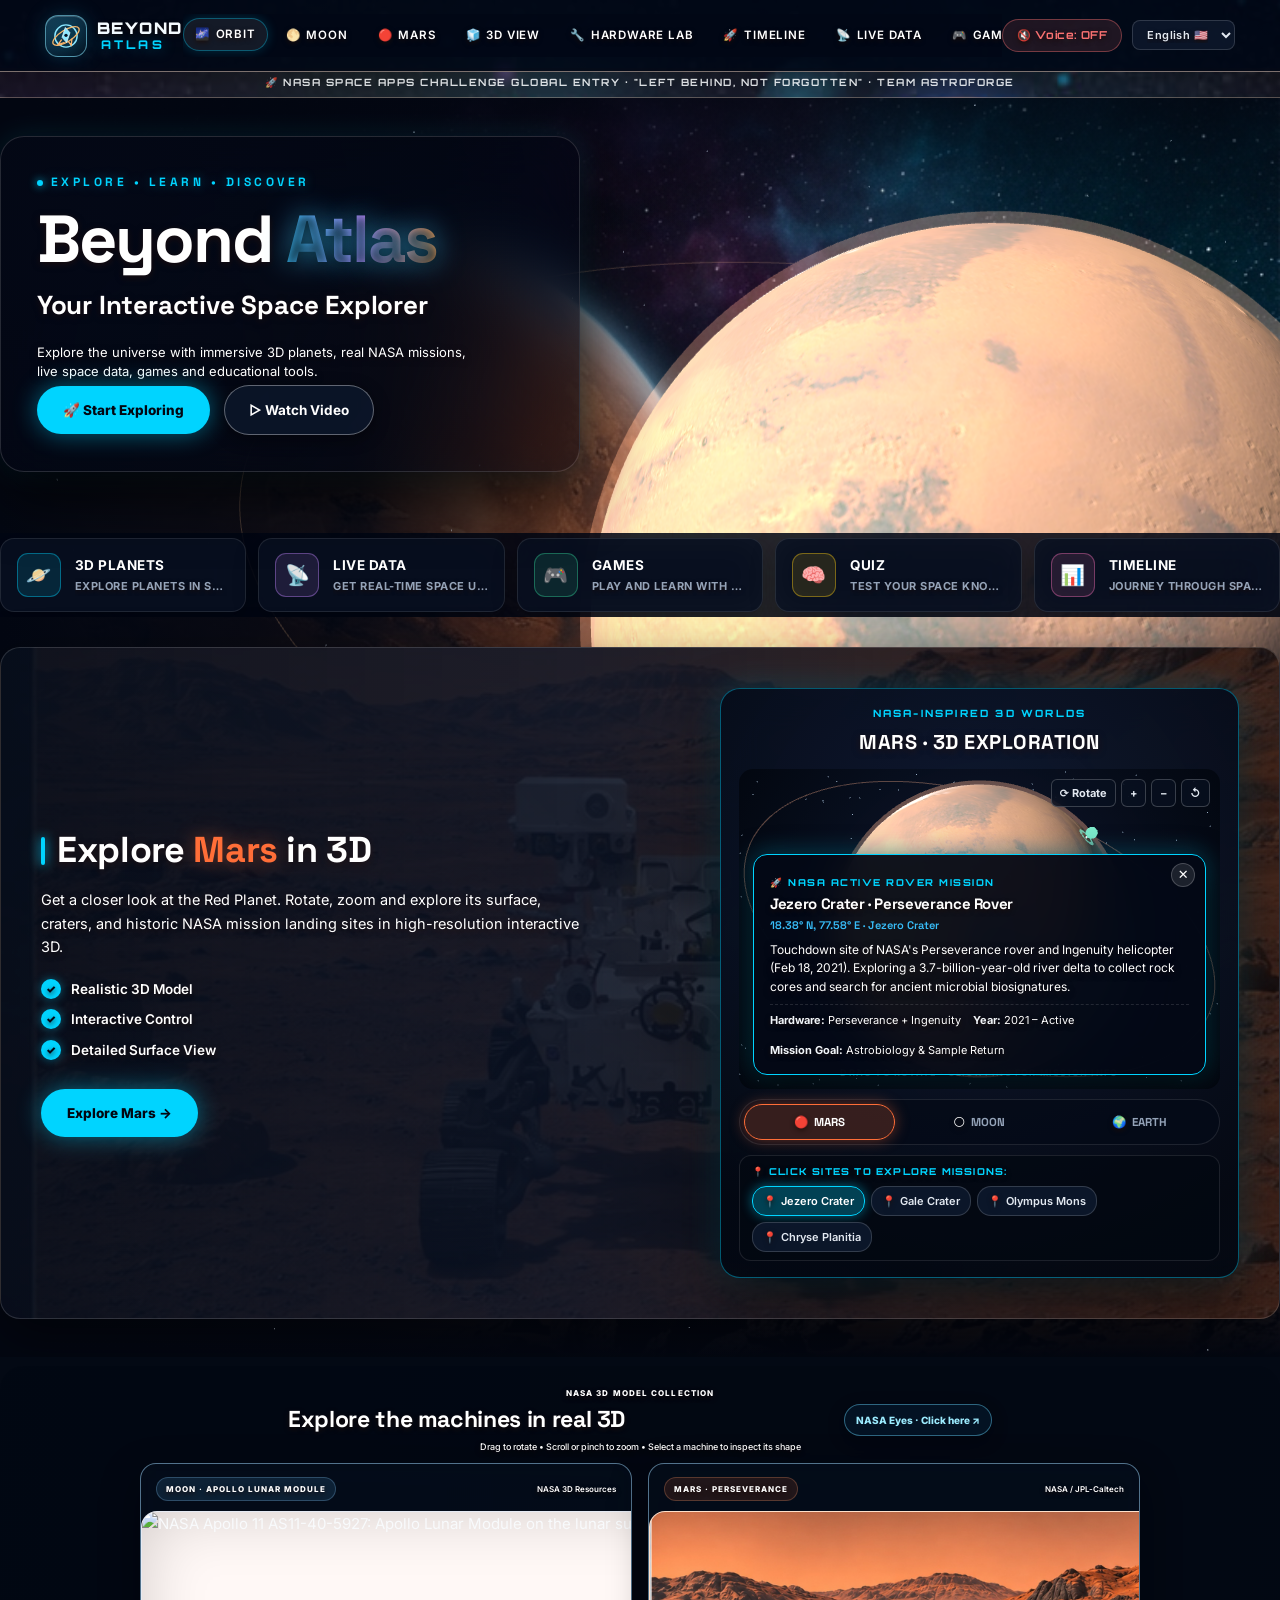
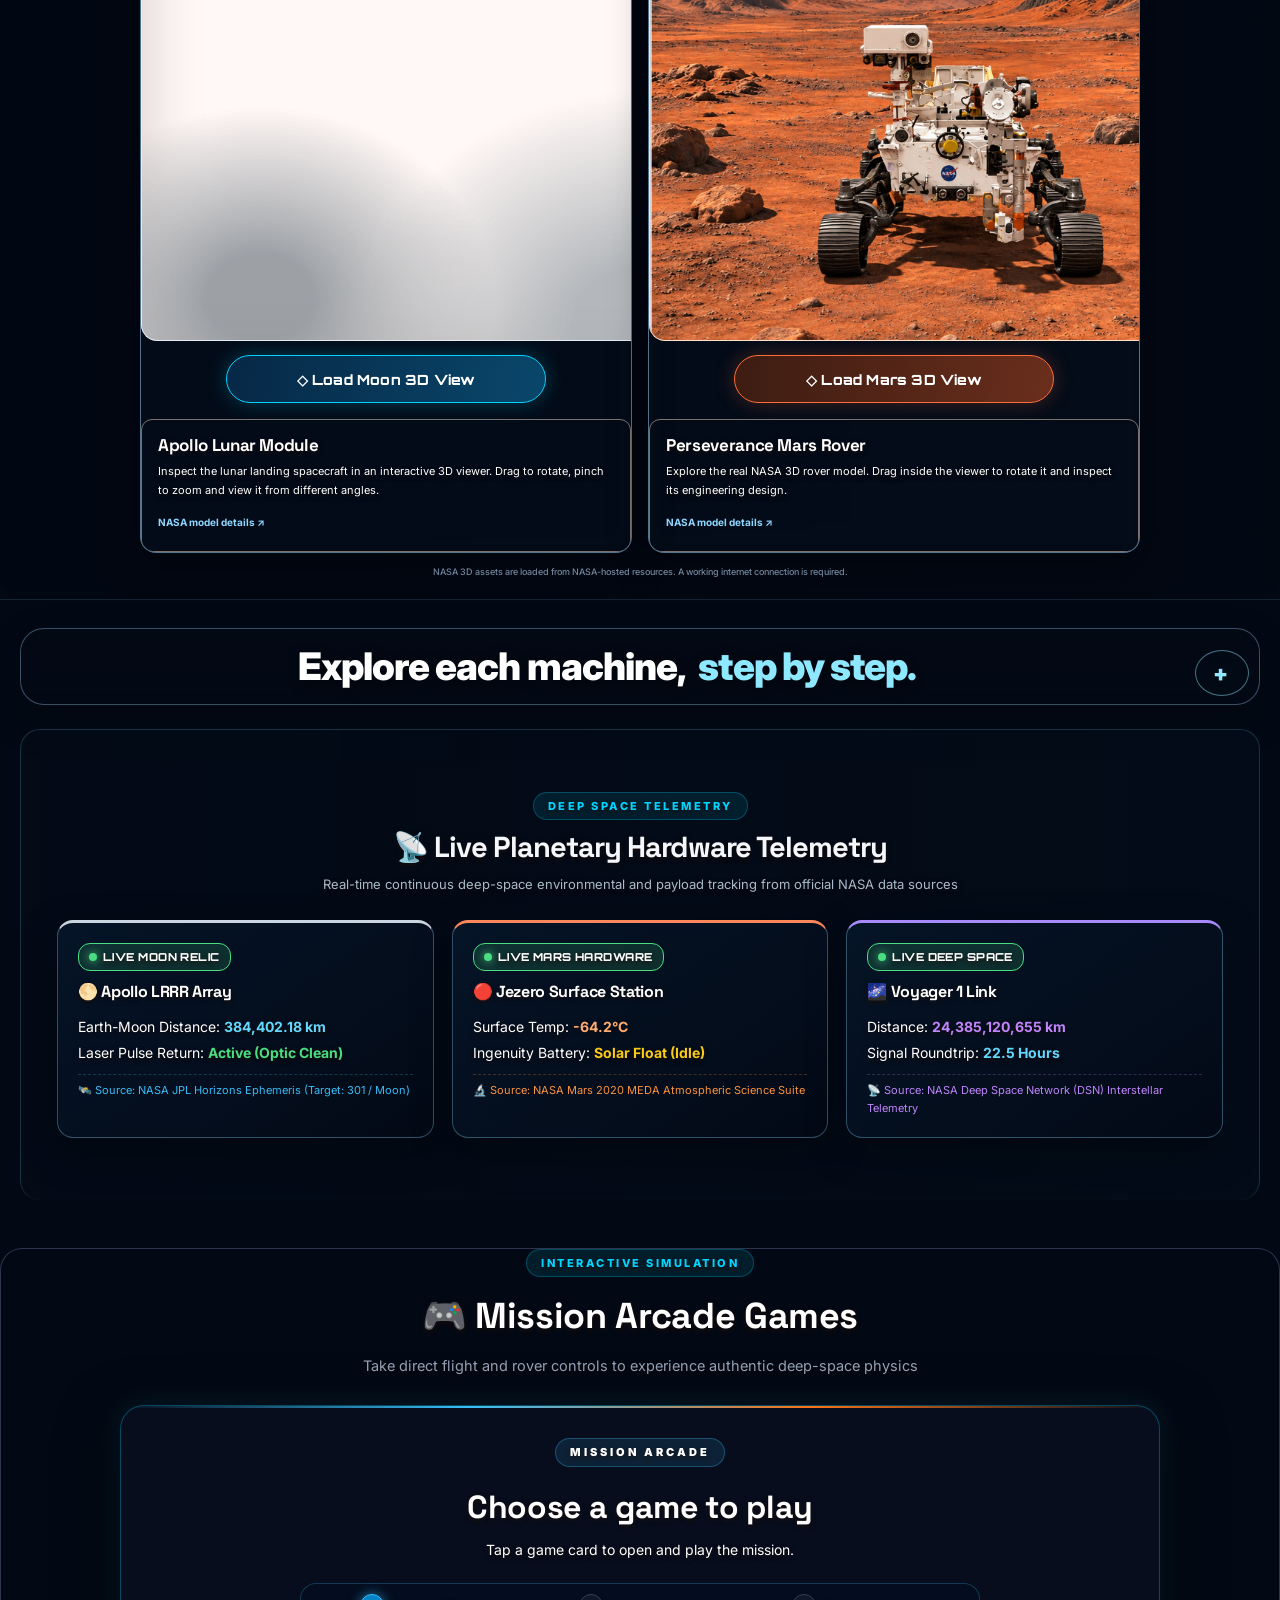
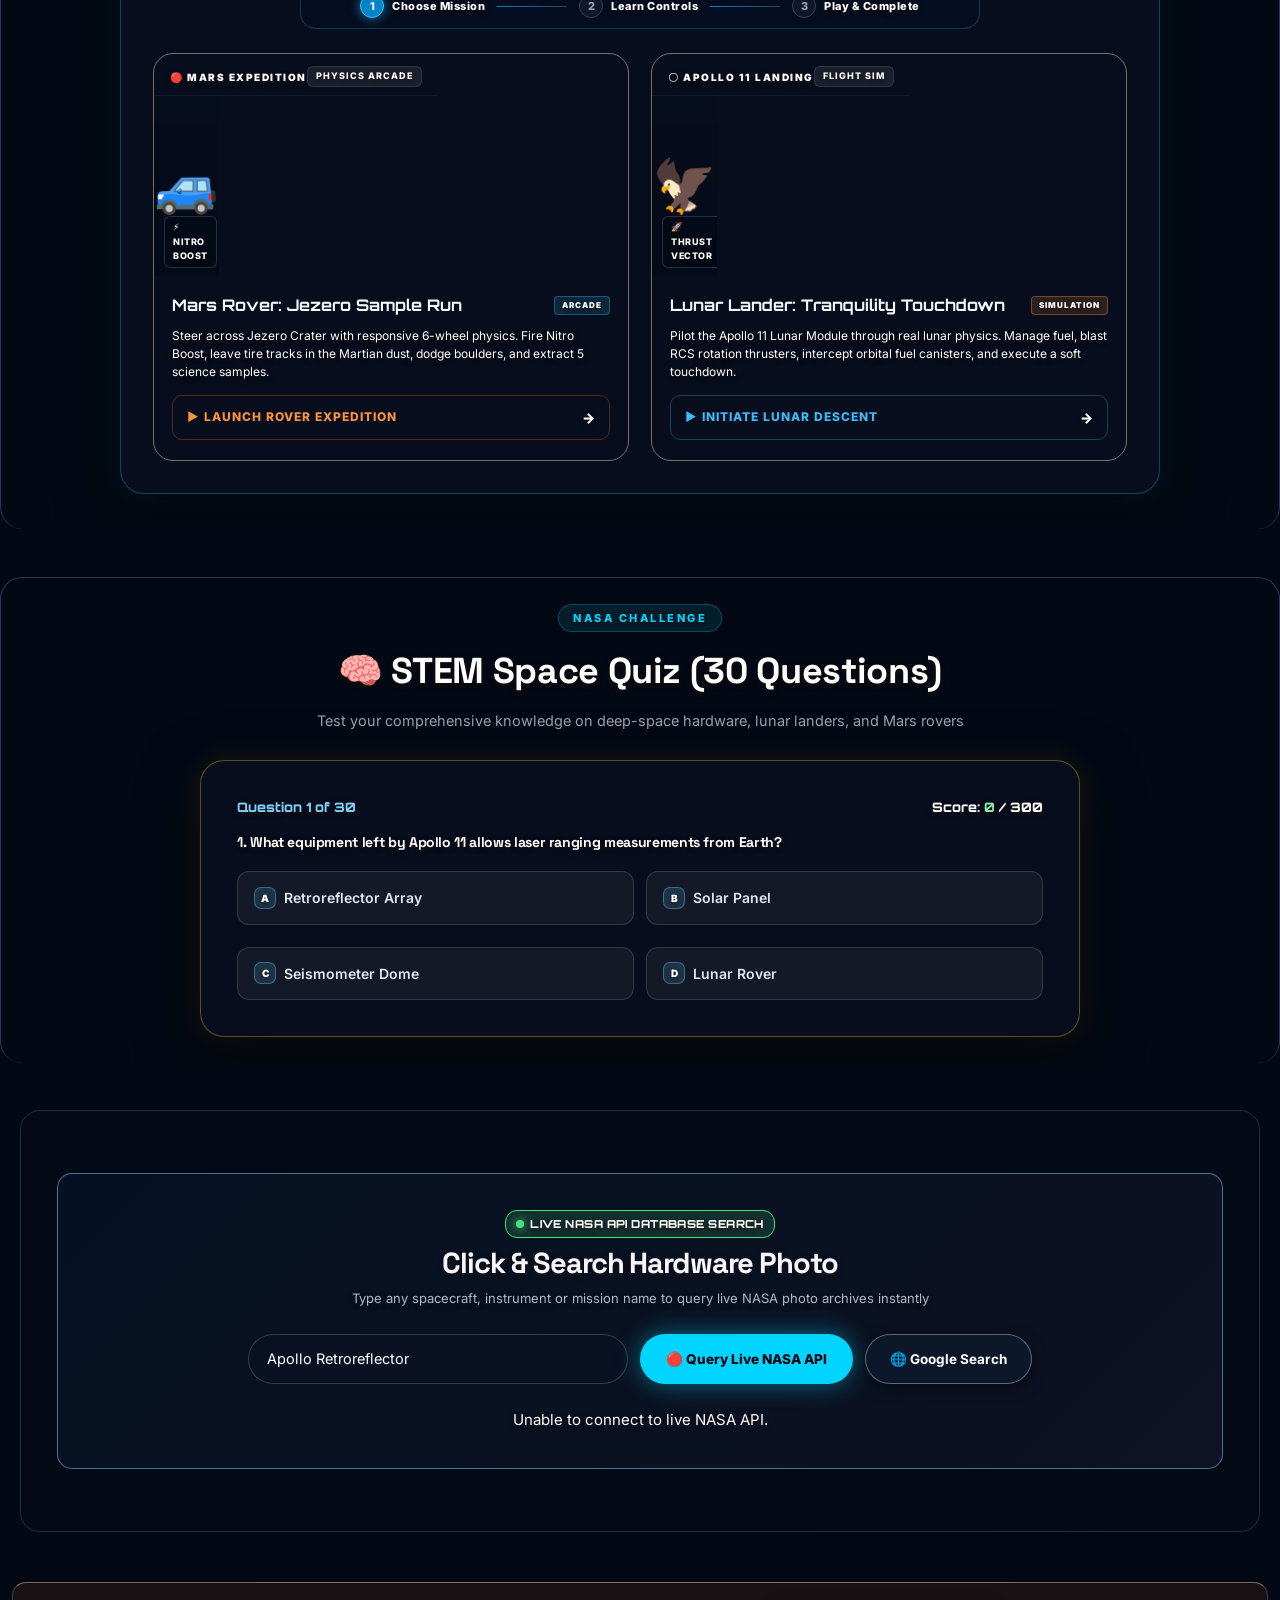
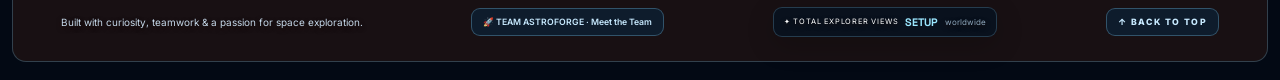
==== commit 7a4e0e74: "feat: cinematic 3D celestial Mars sky, interactive 3D planet stage with landing site pins, and high-" ====
--- a/index.html
+++ b/index.html
@@ -3,7 +3,7 @@
 <head>
   <meta charset="utf-8" />
   <meta name="viewport" content="width=device-width, initial-scale=1.0" />
-  <title>BEYOND ATLAS — Left Behind, Not Forgotten | NASA Space Apps Challenge</title>
+  <title>Beyond Atlas — Your Interactive Space Explorer | NASA Space Apps Challenge</title>
 
   <!-- Preconnect Resources -->
   <link rel="preconnect" href="https://fonts.googleapis.com" />
@@ -11,14 +11,14 @@
   <link rel="preconnect" href="https://assets.science.nasa.gov" crossorigin="anonymous" />
   <link rel="preconnect" href="https://raw.githubusercontent.com" crossorigin="anonymous" />
   <link rel="preconnect" href="https://threejs.org" crossorigin="anonymous" />
-  <link rel="preconnect" href="https://www.solarsystemscope.com" crossorigin="anonymous" />
+  <link rel="preconnect" href="https://images-api.nasa.gov" crossorigin="anonymous" />
 
   <!-- Google Fonts -->
   <link href="https://fonts.googleapis.com/css2?family=Orbitron:wght@700;800;900&family=Inter:wght@400;500;600;700;800&family=Space+Grotesk:wght@500;600;700&display=swap" rel="stylesheet" />
 
-  <!-- 3D Engines & WebGL Libraries -->
+  <!-- 3D Engines & WebGL Libraries (Local high performance) -->
   <script defer src="https://ajax.googleapis.com/ajax/libs/model-viewer/4.0.0/model-viewer.min.js" type="module"></script>
-  <script defer src="https://cdnjs.cloudflare.com/ajax/libs/three.js/r128/three.min.js"></script>
+  <script src="js/three.min.js"></script>
 
   <!-- Modular Stylesheets -->
   <link rel="stylesheet" href="css/base.css" />
@@ -26,182 +26,673 @@
   <link rel="stylesheet" href="css/planets.css" />
   <link rel="stylesheet" href="css/games.css" />
   <link rel="stylesheet" href="css/theme-override.css" />
+  <link rel="stylesheet" href="css/beyond-theme.css" />
 </head>
 <body>
-<div class="audience-banner">🚀 NASA SPACE APPS CHALLENGE GLOBAL ENTRY · "LEFT BEHIND, NOT FORGOTTEN" · TEAM ASTROFORGE</div><header><a aria-label="BEYOND ATLAS — Back to homepage" class="logo atlas-brand atlas-home-link" href="#hero"><span aria-hidden="true" class="atlas-mark"><svg viewbox="0 0 52 52"><circle cx="26" cy="26" fill="none" r="17" stroke="#8be7ff" stroke-width="2.2"></circle><ellipse cx="26" cy="26" fill="none" rx="23" ry="9" stroke="#f4b66a" stroke-width="2.1" transform="rotate(-32 26 26)"></ellipse><path d="M25 13l7 8-5 15-7-8z" fill="#8be7ff" stroke="#eafaff" stroke-width="1.2"></path><circle cx="26" cy="25" fill="#061426" r="2.5"></circle><path d="M19 32l-5 7 9-3M30 35l4 5 1-9" fill="none" stroke="#ffb66f" stroke-linecap="round" stroke-width="2"></path></svg></span><span class="atlas-word"><b>BEYOND</b><em>ATLAS</em></span></a><nav><a href="#hero"><span>🌌</span><span>Orbit</span></a><a href="#moon"><span>🌕</span><span>Moon</span></a><a href="#mars"><span>🔴</span><span>Mars</span></a><a href="#real-3d-hardware"><span>🧊</span><span>3D View</span></a><a href="#explorer"><span>🔧</span><span>Hardware</span></a><a href="#timeline"><span>🚀</span><span>Timeline</span></a><a href="#telemetry"><span>📡</span><span>Live Data</span></a><a href="#quiz"><span>🧠</span><span>Quiz</span></a><a href="#game"><span>🎮</span><span>Game</span></a><a href="#archive"><span>🔍</span><span>Live Search</span></a></nav><div class="control-box"><button class="audio-btn" id="audioToggleBtn" onclick="toggleGlobalAudio()">🔇 Voice: OFF</button><select class="lang-selector" id="langSelect"><option value="en-US">English 🇺🇸</option><option value="bn-BD">বাংলা 🇧🇩</option></select></div></header><!-- Immersive 3D destination viewer --><div aria-hidden="true" aria-labelledby="planetViewerTitle" aria-modal="true" class="planet-viewer" id="planetViewer" role="dialog"><button aria-label="Close 3D planet viewer" class="planet-viewer-close" onclick="closePlanetViewer()">×</button><div aria-hidden="true" class="planet-viewer-stars"></div><div class="planet-viewer-copy"><div class="planet-viewer-kicker">BEYOND ATLAS · INTERACTIVE WORLD</div><h2 id="planetViewerTitle">THE MOON</h2><p id="planetViewerDesc">Explore the world, then discover the machines that helped us reach it.</p><div class="planet-viewer-facts" id="planetViewerFacts"></div><button class="planet-viewer-explore" id="planetViewerExplore" onclick="explorePlanetHardware()">Explore related hardware ↗</button></div><div class="planet-viewer-world" id="planetViewerWorld"><div class="planet-viewer-globe" id="planetViewerGlobe"></div><div class="planet-orbit-ring"></div><span class="planet-viewer-caption">DRAG NOT REQUIRED · SLOW ROTATION</span></div></div><!-- REDESIGNED BEYOND ATLAS HOME: centered headline + split content --><div class="student-home redesigned-home redesigned-home-centered" id="hero"><div class="student-hero redesigned-hero hero-first-option-layout">
-<div aria-hidden="true" class="ba-sky-planet ba-sky-moon"><span></span></div>
-<div aria-hidden="true" class="ba-sky-planet ba-sky-mars"><span></span></div>
-<div aria-hidden="true" class="ba-visible-earth-layer">
-<canvas aria-label="Three-dimensional rotating Earth" id="baTrueEarthCanvas"></canvas>
-</div><div aria-hidden="true" class="hero-ambient"></div><div class="hero-home-content"><section aria-label="Moon and Mars interactive hardware" class="hero-hardware-left"><div class="student-hero-copy redesigned-copy hero-welcome-panel"><div class="ba-hero-eyebrow"><span class="ba-hero-kicker-main">EXPLORE · LEARN · DISCOVER</span><span class="ba-hero-kicker-note">LEFT BEHIND, NOT FORGOTTEN</span></div><h1 class="ba-hero-title">Beyond <span>Atlas</span></h1><h2 class="ba-hero-subtitle">Your Interactive Space Explorer</h2><p id="heroDesc">Explore the universe with immersive 3D planets, real NASA missions, live space data, games and educational tools.</p><div class="student-start-row"><a class="btn btn-primary" href="#real-3d-hardware">Explore real 3D <span aria-hidden="true">↗</span></a><a class="btn btn-outline" href="#hardware-step-lab">Open step-by-step lab</a></div><div aria-label="Hardware and project highlights" class="ba-hardware-project-highlights"><div class="ba-highlights-heading">HARDWARE &amp; PROJECT HIGHLIGHTS</div><a class="ba-highlight-item" href="#real-3d-hardware"><span class="ba-highlight-icon">🚙</span><span class="ba-highlight-text"><b>Mars Rover</b><small>Rover design &amp; mobility</small></span></a><a class="ba-highlight-item" href="#real-3d-hardware"><span class="ba-highlight-icon">🌕</span><span class="ba-highlight-text"><b>Lunar Lander</b><small>Apollo landing systems</small></span></a><a class="ba-highlight-item" href="#hardware-step-lab"><span class="ba-highlight-icon">⚙️</span><span class="ba-highlight-text"><b>Onboard Hardware</b><small>Sensors · MCU · Power</small></span></a><a class="ba-highlight-item" href="#hardware-step-lab"><span class="ba-highlight-icon">💻</span><span class="ba-highlight-text"><b>Project Lab</b><small>Build · Code · Simulate</small></span></a></div><div class="home-proofline"><span><i></i> REAL NASA MISSIONS</span><span>·</span><span>MADE FOR CURIOUS MINDS</span></div><div class="hero-quick-facts"><span>🌕 <b>MOON</b><small>Apollo landing systems</small></span><span>🔴 <b>MARS</b><small>Perseverance rover</small></span></div></div></section><section aria-label="Interactive Mars 3D view" class="hero-world-right"><div aria-label="True 3D rotating Mars globe" class="hero-world-stage hero-world-stage-true3d"><canvas aria-label="Rotating 3D Mars globe" id="heroPlanetCanvas"></canvas>
-<div class="world-stage-center true3d-stage-label"><span>NASA-INSPIRED 3D WORLDS</span><b>MARS · 3D EXPLORATION</b></div><div class="true3d-planet-labels"><span class="mars-label">MARS</span></div></div></section></div><div aria-hidden="true" class="hero-bottom-mark"><span>01</span><div></div><span>EXPLORE THE UNKNOWN</span></div></div></div><nav aria-label="Quick explore links" class="home-explore-shortcuts">
-<a href="#mars"><span class="shortcut-icon">🪐</span><span><strong>3D Planets</strong><small>Explore worlds in stunning 3D</small></span><b>↗</b></a>
-<a href="#telemetry"><span class="shortcut-icon">🛰️</span><span><strong>Live Data</strong><small>Get real-time space updates</small></span><b>↗</b></a>
-<a href="#game"><span class="shortcut-icon">🎮</span><span><strong>Fun Games</strong><small>Play and learn about space</small></span><b>↗</b></a>
-<a href="#quiz"><span class="shortcut-icon">💡</span><span><strong>Quizzes</strong><small>Test your space knowledge</small></span><b>↗</b></a>
-<a href="#timeline"><span class="shortcut-icon">📊</span><span><strong>Timeline</strong><small>Journey through space history</small></span><b>↗</b></a>
-</nav><div class="student-choice-wrap redesigned-paths"><div class="student-choice-title"><div><span class="path-eyebrow">YOUR JOURNEY STARTS HERE</span><h2>Choose a destination</h2></div><span>Three paths. Countless discoveries.</span></div><div class="student-choices"><div class="student-choice redesigned-choice" onclick="document.getElementById('moon').scrollIntoView({behavior:'smooth'})"><span class="choice-number">01 / LUNAR</span><span class="choice-icon">🌕</span><h3>THE MOON</h3><p>Explore Apollo equipment, lunar experiments and the machines left on the surface.</p><span class="choice-arrow">Explore destination ↗</span></div><div class="student-choice mars redesigned-choice" onclick="document.getElementById('mars').scrollIntoView({behavior:'smooth'})"><span class="choice-number">02 / MARTIAN</span><span class="choice-icon">🔴</span><h3>MARS</h3><p>Meet the rovers, landing systems and technology built to survive another world.</p><span class="choice-arrow">Explore destination ↗</span></div><div class="student-choice deep redesigned-choice" onclick="document.getElementById('explorer').scrollIntoView({behavior:'smooth'})"><span class="choice-number">03 / ARCHIVE</span><span class="choice-icon">🛰️</span><h3>THE HARDWARE ARCHIVE</h3><p>Open the collection and learn the stories behind real space exploration machines.</p><span class="choice-arrow">Open archive ↗</span></div></div></div>
-<!-- REAL NASA 3D HARDWARE: featured at the top of the student journey --><section aria-labelledby="real3dTitle" class="real-hardware-3d" id="real-3d-hardware"><div class="real3d-heading"><span class="real3d-eyebrow">NASA 3D MODEL COLLECTION</span><div class="real3d-title-row"><h2 id="real3dTitle">Explore the machines in real 3D</h2><a class="nasa-eyes-mini" href="https://eyes.nasa.gov/apps/solar-system/" rel="noopener noreferrer" target="_blank">NASA Eyes · Click here ↗</a></div><p>Drag to rotate • Scroll or pinch to zoom • Select a machine to inspect its shape</p></div><div class="real3d-grid"><article class="real3d-card moon-real3d"><div class="real3d-card-head"><span class="real3d-tag moon-tag">MOON · APOLLO LUNAR MODULE</span><span class="real3d-source">NASA 3D Resources</span></div><div class="real3d-stage moon-stage"><img alt="NASA Apollo 11 AS11-40-5927: Apollo Lunar Module on the lunar surface" class="ba-planet-preview ba-moon-preview" decoding="async" loading="eager" referrerpolicy="no-referrer" src="https://eol.jsc.nasa.gov/DatabaseImages/ISD/highres/AS11/AS11-40-5927.JPG"/><model-viewer alt="NASA Apollo Lunar Module 3D model" ar="false" auto-rotate="" camera-controls="" class="ba-lazy-3d-viewer" environment-image="neutral" exposure="1.15" id="apolloLanderModel" interaction-prompt="auto" loading="lazy" reveal="auto" rotation-per-second="12deg" shadow-intensity="1" src="https://assets.science.nasa.gov/content/dam/science/cds/3d/resources/model/apollo-lunar-module/Apollo%20Lunar%20Module.glb"><div class="model-poster" slot="poster">Loading NASA Apollo Lunar Module 3D model…</div></model-viewer></div><button class="ba-load-3d-button ba-moon-load-button" data-planet="moon" type="button">◇  Load Moon 3D View</button><div class="real3d-card-copy"><h3>Apollo Lunar Module</h3><p>Inspect the lunar landing spacecraft in an interactive 3D viewer. Drag to rotate, pinch to zoom and view it from different angles.</p><a href="https://science.nasa.gov/3d-resources/apollo-lunar-module/" rel="noopener" target="_blank">NASA model details ↗</a></div></article><article class="real3d-card mars-real3d"><div class="real3d-card-head"><span class="real3d-tag mars-tag">MARS · PERSEVERANCE</span><span class="real3d-source">NASA / JPL-Caltech</span></div><div class="real3d-stage mars-stage"><img alt="Perseverance rover on the Martian surface" class="ba-planet-preview ba-mars-preview" loading="eager" src="assets/images/mars-perseverance-surface.jpg"/><iframe allow="fullscreen; xr-spatial-tracking" allowfullscreen="" class="ba-lazy-3d-viewer" loading="lazy" src="https://mars.nasa.gov/gltf_embed/25042" title="NASA interactive 3D model of the Perseverance Mars rover"></iframe></div><button class="ba-load-3d-button ba-mars-load-button" data-planet="mars" type="button">◇  Load Mars 3D View</button><div class="real3d-card-copy"><h3>Perseverance Mars Rover</h3><p>Explore the real NASA 3D rover model. Drag inside the viewer to rotate it and inspect its engineering design.</p><a href="https://science.nasa.gov/3d-resources/mars-2020-perseverance-rover/" rel="noopener" target="_blank">NASA model details ↗</a></div></article></div><div class="real3d-note">NASA 3D assets are loaded from NASA-hosted resources. A working internet connection is required.</div></section><section aria-labelledby="stepLabTitle" class="hardware-step-lab" id="hardware-step-lab"><div class="step-lab-heading ba-lab-intro">
-<div class="ba-lab-intro-copy">
-<span class="ba-lab-eyebrow">INTERACTIVE HARDWARE LAB · NASA MISSIONS</span>
-<button aria-controls="baLabFullContent" aria-expanded="false" class="ba-lab-title-trigger" id="baLabToggle" type="button"><span id="stepLabTitle">Explore each machine, <em>step by step.</em></span></button>
-<p>Select a world and discover the engineering behind the machines that landed, travelled and explored beyond Earth.</p>
-<div class="ba-lab-intro-tags">
-<span>🌕 MOON · APOLLO 11</span>
-<span>🔴 MARS · PERSEVERANCE</span>
-</div>
-</div>
-<div aria-hidden="true" class="ba-lab-planet-art">
-<div class="ba-orbit ba-orbit-one"></div>
-<div class="ba-orbit ba-orbit-two"></div>
-<div class="ba-planet ba-moon-planet"></div>
-<div class="ba-planet ba-mars-planet"></div>
-<span class="ba-planet-label ba-moon-label">MOON</span>
-<span class="ba-planet-label ba-mars-label">MARS</span>
-<span class="ba-lab-art-caption">TWO WORLDS · ONE MISSION</span>
-</div>
-</div><div class="ba-lab-hidden-content" hidden="" id="baLabFullContent"><div aria-label="NASA Moon landing and Mars rover landing videos" class="lab-world-previews"><article class="lab-world-preview lab-moon-preview lab-mission-video-card"><div class="lab-preview-label">MOON · APOLLO 11 LUNAR LANDING <span>NASA ARCHIVE</span></div><div class="lab-preview-model lab-video-frame"><iframe allow="autoplay; encrypted-media; picture-in-picture; fullscreen" allowfullscreen="" loading="lazy" referrerpolicy="strict-origin-when-cross-origin" src="https://www.youtube-nocookie.com/embed/nOcDftgR5UQ?autoplay=1&amp;mute=1&amp;controls=1&amp;loop=1&amp;playlist=nOcDftgR5UQ&amp;playsinline=1&amp;rel=0" title="NASA Apollo 11 lunar module landing video"></iframe></div><p>Watch the Apollo 11 Lunar Module descend and land on the Moon. <a href="https://www.youtube.com/watch?v=nOcDftgR5UQ" rel="noopener" target="_blank">Open NASA video ↗</a></p></article><article class="lab-world-preview lab-mars-preview lab-mission-video-card"><div class="lab-preview-label">MARS · PERSEVERANCE ROVER LANDING <span>NASA / JPL</span></div><div class="lab-preview-model lab-video-frame"><iframe allow="autoplay; encrypted-media; picture-in-picture; fullscreen" allowfullscreen="" loading="lazy" referrerpolicy="strict-origin-when-cross-origin" src="https://www.youtube-nocookie.com/embed/4czjS9h4Fpg?autoplay=1&amp;mute=1&amp;controls=1&amp;loop=1&amp;playlist=4czjS9h4Fpg&amp;playsinline=1&amp;rel=0" title="NASA Perseverance rover descent and touchdown video"></iframe></div><p>See the real descent, sky-crane sequence and touchdown on Mars. <a href="https://www.youtube.com/watch?v=4czjS9h4Fpg" rel="noopener" target="_blank">Open NASA video ↗</a></p></article></div><div class="step-lab-shell"><div aria-label="Choose hardware destination" class="step-lab-tabs" role="tablist"><button aria-selected="true" class="step-planet-tab active" data-planet="mars" role="tab" type="button">🔴 Mars Rover</button><button aria-selected="false" class="step-planet-tab" data-planet="moon" role="tab" type="button">🌕 Moon Lander</button></div><div class="step-lab-content"><div class="step-lab-visual mars-lab-visual" id="stepLabVisual"><iframe allow="fullscreen; xr-spatial-tracking" allowfullscreen="" class="step-real3d-frame" id="stepMars3D" loading="lazy" src="https://mars.nasa.gov/gltf_embed/25042" title="Interactive NASA Perseverance rover 3D model"></iframe><model-viewer alt="Interactive NASA Apollo Lunar Module 3D model" auto-rotate="" camera-controls="" class="step-real3d-model" environment-image="neutral" exposure="1.15" id="stepMoon3D" interaction-prompt="auto" loading="lazy" reveal="auto" rotation-per-second="10deg" shadow-intensity="1" src="https://assets.science.nasa.gov/content/dam/science/cds/3d/resources/model/apollo-lunar-module/Apollo%20Lunar%20Module.glb"></model-viewer><div aria-live="polite" class="step-selected-part" id="stepSelectedPart"><span class="step-selected-dot"></span><span><small>NOW EXPLORING</small><strong id="stepSelectedPartName">Wheels &amp; Mobility System</strong></span><b id="stepSelectedPartNumber">01</b></div> <div class="step-visual-caption" id="stepVisualCaption">PERSEVERANCE · MARS SURFACE</div></div><div class="step-lab-info"><div class="step-progress-line"><span id="stepProgressLabel">STEP 1 OF 6</span><span id="stepProgressTrack"><i style="width:16.66%"></i></span></div><h3 id="stepPartTitle">Wheels &amp; Mobility System</h3><p id="stepPartDescription">Six aluminium wheels help Perseverance travel across rough Martian terrain. Its suspension system helps keep the rover stable while climbing over rocks.</p><div class="step-lab-controls"><button disabled="" id="stepPrev" type="button">← Previous</button><button id="stepNext" type="button">Next component →</button></div><div aria-label="Choose component step" class="step-lab-dots" id="stepLabDots"></div></div></div><div class="step-lab-footnote">Rotate and zoom the NASA 3D machine while the selected-part indicator follows each step. The callout identifies the component being explained; the NASA viewer shows the complete machine rather than isolating individual internal parts.</div></div></div></section><!-- MOON SECTION: PROGRESSIVE DISCOVERY --><section class="progressive-section" id="mars"><div class="progressive-panel"><div class="progressive-head"><div><h2>🔴 Mars Exploration</h2><p>Follow the machines from landing to science.</p></div><span class="progressive-count">STEP 1 → 4</span></div><div class="progressive-tabs" id="marsTabs"><button class="progressive-tab active" onclick="showPlanetStep('mars',1)">01 • Overview</button><button class="progressive-tab" onclick="showPlanetStep('mars',2)">02 • Hardware</button><button class="progressive-tab" onclick="showPlanetStep('mars',3)">03 • How It Works</button><button class="progressive-tab" onclick="showPlanetStep('mars',4)">04 • See Video</button></div><div class="progressive-content" id="marsFlowContent"></div></div></section><section class="progressive-section" id="moon"><div class="progressive-panel"><div class="progressive-head"><div><h2>🌕 Moon Exploration</h2><p>Start small — reveal the lunar story step by step.</p></div><span class="progressive-count">STEP 1 → 4</span></div><div class="progressive-tabs" id="moonTabs"><button class="progressive-tab active" onclick="showPlanetStep('moon',1)">01 • Overview</button><button class="progressive-tab" onclick="showPlanetStep('moon',2)">02 • Hardware</button><button class="progressive-tab" onclick="showPlanetStep('moon',3)">03 • How It Works</button><button class="progressive-tab" onclick="showPlanetStep('moon',4)">04 • See Video</button></div><div class="progressive-content" id="moonFlowContent"></div></div></section><!-- MARS SECTION: PROGRESSIVE DISCOVERY --><!-- HARDWARE IMAGE GALLERY --><section id="hardwareGallery"><div class="section-head"><h2>🛰️ Deep-Space Hardware Gallery</h2><p>Real NASA hardware images • Click any hardware to open full mission details</p></div><div class="gallery-toolbar"><span class="gallery-live"><span class="live-dot"></span> REAL NASA ARCHIVE IMAGES</span><button class="btn btn-primary" onclick="openAddHardwareModal()" type="button">➕ Add Hardware</button></div><div class="hardware-gallery-grid" id="hardwareGalleryGrid"></div></section><!-- MASTER HARDWARE EXPLORER --><section class="progressive-section explorer-progressive" id="explorer"><div class="progressive-panel"><div class="progressive-head"><div><h2>🔧 Master Hardware Explorer</h2><p>Discover space hardware step by step — no information overload.</p></div><span class="progressive-count">STEP 1 → 4</span></div><div class="progressive-tabs" id="explorerTabs"><button class="progressive-tab active" onclick="showExplorerStep(1)">01 • Choose</button><button class="progressive-tab" onclick="showExplorerStep(2)">02 • Hardware</button><button class="progressive-tab" onclick="showExplorerStep(3)">03 • How It Works</button><button class="progressive-tab" onclick="showExplorerStep(4)">04 • Watch</button></div><div class="progressive-content" id="explorerFlowContent"></div></div></section><!-- TIMELINE --><section id="timeline"><div class="section-head"><h2>🚀 Planetary Mission Timeline</h2><p>Explore the major missions and their stories without filling the homepage.</p></div><div class="timeline-compact-box"><div style="font-size:34px; margin-bottom:4px;">🛰️🌕🔴</div><h3 style="font-family:'Orbitron',sans-serif; color:var(--neon-blue); font-size:18px;">Mission Archive</h3><p>Click below to open the complete timeline with mission images, dates, objectives and key events.</p><button class="btn btn-primary" onclick="openMissionTimeline()">🔭 See Mission Timeline &amp; Details</button></div></section><!-- MISSION TIMELINE DETAIL MODAL --><div class="modal" id="missionTimelineModal"><div class="modal-content"><span class="close-modal" onclick="closeMissionTimeline()">×</span><h2 style="color:var(--neon-blue); font-family:'Orbitron',sans-serif; font-size:22px;">🚀 Planetary Mission Timeline</h2><p style="color:var(--text-muted); margin-top:6px;">Click through the archive below to explore mission history and real NASA imagery.</p><div class="mission-modal-grid" id="missionTimelineGrid"></div></div></div><!-- REALTIME TELEMETRY --><section id="telemetry"><div class="section-head"><h2>📡 Live Planetary Hardware Telemetry</h2><p>Real-time continuous deep-space environmental and payload tracking from official NASA data sources</p></div><div class="telemetry-grid"><div class="telemetry-card"><div style="margin-bottom:8px;"><span class="live-indicator"><span class="live-dot"></span> LIVE MOON RELIC</span></div><h3 style="font-family:'Orbitron',sans-serif; font-size:16px; color:var(--neon-blue); margin-bottom:10px;">🌕 Apollo LRRR Array</h3><p style="font-size:14px; color:var(--text-muted);">Earth-Moon Distance: <strong id="liveMoonDist" style="color:var(--neon-blue)">384,402.18 km</strong></p><p style="font-size:14px; color:var(--text-muted); margin-top:4px;">Laser Pulse Return: <strong style="color:var(--green)">Active (Optic Clean)</strong></p><div style="margin-top:10px; font-size:11px; color:#38bdf8; border-top:1px dashed rgba(56,189,248,0.25); padding-top:6px;">🛰️ Source: NASA JPL Horizons Ephemeris (Target: 301 / Moon)</div></div><div class="telemetry-card"><div style="margin-bottom:8px;"><span class="live-indicator"><span class="live-dot"></span> LIVE MARS HARDWARE</span></div><h3 style="font-family:'Orbitron',sans-serif; font-size:16px; color:var(--orange); margin-bottom:10px;">🔴 Jezero Surface Station</h3><p style="font-size:14px; color:var(--text-muted);">Surface Temp: <strong style="color:var(--orange)">-64.2°C</strong></p><p style="font-size:14px; color:var(--text-muted); margin-top:4px;">Ingenuity Battery: <strong style="color:var(--gold)">Solar Float (Idle)</strong></p><div style="margin-top:10px; font-size:11px; color:#fb923c; border-top:1px dashed rgba(251,146,60,0.25); padding-top:6px;">🔬 Source: NASA Mars 2020 MEDA Atmospheric Science Suite</div></div><div class="telemetry-card"><div style="margin-bottom:8px;"><span class="live-indicator"><span class="live-dot"></span> LIVE DEEP SPACE</span></div><h3 style="font-family:'Orbitron',sans-serif; font-size:16px; color:var(--purple); margin-bottom:10px;">🌌 Voyager 1 Link</h3><p style="font-size:14px; color:var(--text-muted);">Distance: <strong id="voyagerDist" style="color:var(--purple)">24,385,120,400 km</strong></p><p style="font-size:14px; color:var(--text-muted); margin-top:4px;">Signal Roundtrip: <strong style="color:var(--neon-blue)">22.5 Hours</strong></p><div style="margin-top:10px; font-size:11px; color:#c084fc; border-top:1px dashed rgba(192,132,252,0.25); padding-top:6px;">📡 Source: NASA Deep Space Network (DSN) Interstellar Telemetry</div></div></div></section><!-- GAME --><section id="quiz"><div class="section-head"><h2>🧠 STEM Quiz (30 Questions)</h2><p>Test your comprehensive knowledge on space hardware &amp; missions</p></div><div class="quiz-container"><div style="display:flex; justify-content:space-between; margin-bottom:12px; font-size:13px; font-weight:800; font-family:'Orbitron',sans-serif;"><span id="qProgress" style="color:var(--neon-blue)">Question 1 of 30</span><span style="color:var(--green)">Score: <span id="qScore">0</span> / 300</span></div><h3 id="qText" style="font-size:17px; margin-bottom:14px; color:#ffffff;">Question Loading...</h3><div id="qOptions"></div><div id="quizFeedback" style="margin-top:12px; font-weight:700; display:none; font-size:15px;"></div></div></section><section class="mission-challenge-game" id="game"><div class="section-head mission-control-launch">
-<button aria-controls="missionGamesGrid" aria-expanded="false" class="mission-control-title" id="openBothMissionGames" type="button">
-    MISSION CONTROL GAME
-  </button>
-</div><div class="ba-arcade-games" id="baArcadeGames">
-<div class="ba-arcade-heading">
-<span>MISSION ARCADE</span>
-<h3>Choose a game to play</h3>
-<p>Tap a game card to open and play the mission.</p>
-</div>
-
-<div class="ba-mini-mission-steps" id="baMiniMissionSteps" aria-label="Mission game steps">
-  <div class="ba-mini-step active" data-step="1"><i>1</i><span>Choose Mission</span></div>
-  <b></b>
-  <div class="ba-mini-step" data-step="2"><i>2</i><span>Learn Controls</span></div>
-  <b></b>
-  <div class="ba-mini-step" data-step="3"><i>3</i><span>Play & Complete</span></div>
-</div>
-
-  <div class="ba-arcade-cards">
-<button class="ba-arcade-card ba-rover-card" data-open-game="rover" type="button">
-  <div class="ba-card-badge-row">
-    <span class="ba-game-badge mars-badge">🔴 MARS EXPEDITION</span>
-    <span class="ba-game-chip">PHYSICS ARCADE</span>
-  </div>
-  <div class="ba-card-art ba-rover-art-epic">
-    <div class="ba-art-overlay"></div>
-    <div class="ba-art-content">
-      <div class="ba-art-vehicle-icon">🚙</div>
+  <!-- Header Notification Banner -->
+  <div class="audience-banner">🚀 NASA SPACE APPS CHALLENGE GLOBAL ENTRY · "LEFT BEHIND, NOT FORGOTTEN" · TEAM ASTROFORGE</div>
+
+  <!-- Header / Navigation Bar (Matches Picture 1) -->
+  <header>
+    <a aria-label="BEYOND ATLAS — Back to homepage" class="logo atlas-brand atlas-home-link" href="#hero">
+      <span aria-hidden="true" class="atlas-mark">
+        <svg viewbox="0 0 52 52">
+          <circle cx="26" cy="26" fill="none" r="17" stroke="#8be7ff" stroke-width="2.2"></circle>
+          <ellipse cx="26" cy="26" fill="none" rx="23" ry="9" stroke="#f4b66a" stroke-width="2.1" transform="rotate(-32 26 26)"></ellipse>
+          <path d="M25 13l7 8-5 15-7-8z" fill="#8be7ff" stroke="#eafaff" stroke-width="1.2"></path>
+          <circle cx="26" cy="25" fill="#061426" r="2.5"></circle>
+          <path d="M19 32l-5 7 9-3M30 35l4 5 1-9" fill="none" stroke="#ffb66f" stroke-linecap="round" stroke-width="2"></path>
+        </svg>
+      </span>
+      <span class="atlas-word"><b>BEYOND</b><em>ATLAS</em></span>
+    </a>
+
+    <nav id="mainNav">
+      <a class="active" href="#hero"><span>🌌</span><span>Orbit</span></a>
+      <a href="explore.html#moon"><span>🌕</span><span>Moon</span></a>
+      <a href="explore.html#mars"><span>🔴</span><span>Mars</span></a>
+      <a href="#real-3d-hardware"><span>🧊</span><span>3D View</span></a>
+      <a href="#hardware-step-lab"><span>🔧</span><span>Hardware Lab</span></a>
+      <a href="timeline.html"><span>🚀</span><span>Timeline</span></a>
+      <a href="#telemetry"><span>📡</span><span>Live Data</span></a>
+      <a href="#game"><span>🎮</span><span>Game</span></a>
+      <a href="#quiz"><span>🧠</span><span>Quiz</span></a>
+      <a href="#archive"><span>🔍</span><span>Live Search</span></a>
+    </nav>
+
+    <div class="control-box">
+      <button class="audio-btn" id="audioToggleBtn" onclick="toggleGlobalAudio()">🔇 Voice: OFF</button>
+      <select class="lang-selector" id="langSelect">
+        <option value="en-US">English 🇺🇸</option>
+        <option value="bn-BD">বাংলা 🇧🇩</option>
+      </select>
+      <button aria-label="Toggle navigation menu" class="mobile-nav-toggle" id="mobileNavToggle" onclick="toggleMobileNav()" type="button">☰</button>
     </div>
-    <div class="ba-card-hud-strip">
-      <span>⚡ NITRO BOOST</span>
-      <span>🔬 5 SAMPLES</span>
-      <span>🪨 HAZARD CRATERS</span>
+  </header>
+
+  <!-- HERO SECTION: 100% MATCHING PICTURE 1 (FULL CINEMATIC PANORAMA & ASTRONAUT) -->
+  <div class="beyond-hero-wrap" id="hero">
+    <!-- 3D Live Celestial Animation Layer (Rotating Mars, Orbiting Moon, 3D Stars & Parallax) -->
+    <div aria-hidden="true" class="beyond-hero-celestial-layer">
+      <canvas aria-label="3D Live Cosmic Sky Animation" id="beyondHeroSkyCanvas"></canvas>
+    </div>
+    <div aria-hidden="true" class="beyond-hero-bg"></div>
+
+    <div class="beyond-hero-content">
+      <div class="beyond-hero-top">
+        <!-- Left Hero Copy (3D planet animation weaves inside/behind this area) -->
+        <div class="beyond-hero-copy">
+          <div class="beyond-eyebrow">EXPLORE • LEARN • DISCOVER</div>
+          <h1 class="beyond-hero-title">Beyond <span class="cyan">Atlas</span></h1>
+          <h2 class="beyond-hero-subtitle">Your Interactive Space Explorer</h2>
+          <p class="beyond-hero-desc" id="heroDesc">
+            Explore the universe with immersive 3D planets, real NASA missions, live space data, games and educational tools.
+          </p>
+          <div class="beyond-cta-row">
+            <a class="btn-cyan-pill" href="#featuredMars3D">🚀 Start Exploring</a>
+            <button class="btn-glass-pill" onclick="openHardwareVideo('perseverance')" type="button">▷ Watch Video</button>
+          </div>
+        </div>
+      </div>
+
+      <!-- 5-CARD HORIZONTAL FEATURE DOCK (MATCHING PICTURE 1) -->
+      <nav aria-label="Beyond Atlas quick features" class="beyond-feature-dock ba-reveal ba-revealed">
+        <a class="dock-card c-cyan" href="#featuredMars3D">
+          <div class="dock-icon-box">🪐</div>
+          <div class="dock-text">
+            <strong>3D Planets</strong>
+            <small>Explore planets in stunning 3D</small>
+          </div>
+        </a>
+
+        <a class="dock-card c-purple" href="#telemetry">
+          <div class="dock-icon-box">📡</div>
+          <div class="dock-text">
+            <strong>Live Data</strong>
+            <small>Get real-time space updates</small>
+          </div>
+        </a>
+
+        <a class="dock-card c-green" href="#game">
+          <div class="dock-icon-box">🎮</div>
+          <div class="dock-text">
+            <strong>Games</strong>
+            <small>Play and learn with space games</small>
+          </div>
+        </a>
+
+        <a class="dock-card c-yellow" href="#quiz">
+          <div class="dock-icon-box">🧠</div>
+          <div class="dock-text">
+            <strong>Quiz</strong>
+            <small>Test your space knowledge</small>
+          </div>
+        </a>
+
+        <a class="dock-card c-pink" href="timeline.html">
+          <div class="dock-icon-box">📊</div>
+          <div class="dock-text">
+            <strong>Timeline</strong>
+            <small>Journey through space history</small>
+          </div>
+        </a>
+      </nav>
+
+      <!-- FEATURED SPOTLIGHT CARD: EXPLORE MARS IN 3D + REALISTIC 3D STAGE (PICTURE 1 & PICTURE 2 INTEGRATED) -->
+      <section aria-labelledby="marsSpotlightHeading" class="beyond-spotlight-card ba-reveal ba-revealed" id="featuredMars3D">
+        <div class="spotlight-split-layout">
+          <!-- Left side copy from Picture 1 -->
+          <div class="spotlight-info-side">
+            <div class="spotlight-header">
+              <span class="spotlight-cyan-bar"></span>
+              <h2 id="marsSpotlightHeading">Explore <span class="orange">Mars</span> in 3D</h2>
+            </div>
+            <p class="spotlight-desc">
+              Get a closer look at the Red Planet. Rotate, zoom and explore its surface in an interactive 3D view.
+            </p>
+
+            <div class="spotlight-checklist">
+              <div class="spotlight-check-item">
+                <span class="icon">✓</span>
+                <span>Realistic 3D Model</span>
+              </div>
+              <div class="spotlight-check-item">
+                <span class="icon">✓</span>
+                <span>Interactive Control</span>
+              </div>
+              <div class="spotlight-check-item">
+                <span class="icon">✓</span>
+                <span>Detailed Surface View</span>
+              </div>
+            </div>
+
+            <div class="spotlight-actions">
+              <a class="btn-cyan-pill" id="spotlightActionBtn" href="explore.html#mars">Explore Mars →</a>
+            </div>
+          </div>
+
+          <!-- Right side: Realistic Interactive 3D Planet Stage Card (Picture 2 Controls) -->
+          <div class="hero-world-stage-card">
+            <!-- Header Kicker & Title -->
+            <div class="world-stage-header">
+              <div class="stage-kicker" id="heroStageKicker">NASA-INSPIRED 3D WORLDS</div>
+              <h3 class="stage-title" id="heroStageTitle">MARS · 3D EXPLORATION</h3>
+            </div>
+
+            <!-- 3D Canvas with Quick Controls Overlay -->
+            <div class="world-stage-canvas-wrap">
+              <div class="stage-controls-overlay">
+                <button type="button" class="stage-ctrl-btn" onclick="window.__baHeroControls && window.__baHeroControls.toggleRotation()" title="Toggle Rotation">⟳ Rotate</button>
+                <button type="button" class="stage-ctrl-btn" onclick="window.__baHeroControls && window.__baHeroControls.zoomIn()" title="Zoom In">+</button>
+                <button type="button" class="stage-ctrl-btn" onclick="window.__baHeroControls && window.__baHeroControls.zoomOut()" title="Zoom Out">−</button>
+                <button type="button" class="stage-ctrl-btn" onclick="window.__baHeroControls && window.__baHeroControls.reset()" title="Reset View">↺</button>
+              </div>
+              <canvas id="heroPlanetCanvas" aria-label="Interactive 3D Planet Explorer (Mars, Moon, Earth)"></canvas>
+              <div class="stage-drag-hint">DRAG TO ROTATE • CLICK PINS FOR MISSION INFO</div>
+
+              <!-- Interactive 3D Location Marker Info Popup -->
+              <div class="stage-location-popup" id="stageLocationPopup" style="display: none;">
+                <button class="stage-popup-close" onclick="window.closeStageLocationPopup && window.closeStageLocationPopup()" type="button" aria-label="Close location popup">✕</button>
+                <div class="popup-badge" id="popupBadge">📍 MISSION LANDING SITE</div>
+                <h4 class="popup-title" id="popupTitle">Jezero Crater · Perseverance Rover</h4>
+                <div class="popup-coords" id="popupCoords">18.38° N, 77.58° E · Mars 2020 Mission</div>
+                <p class="popup-desc" id="popupDesc">Touchdown site of NASA's Perseverance Rover & Ingenuity Helicopter. Exploring an ancient delta to search for biosignatures.</p>
+                <div class="popup-meta" id="popupMeta">
+                  <span class="popup-meta-item">🚀 <b>Launched:</b> 2020</span>
+                  <span class="popup-meta-item">📡 <b>Status:</b> Active on Mars</span>
+                </div>
+              </div>
+            </div>
+
+            <!-- Planet Selector Pills: MARS, MOON, EARTH -->
+            <div class="stage-planet-selector" role="tablist" aria-label="Select 3D planet to explore">
+              <button type="button" class="planet-tab-btn active" data-planet="mars" onclick="window.__baHeroControls && window.__baHeroControls.setPlanet('mars')">
+                <span>🔴</span> MARS
+              </button>
+              <button type="button" class="planet-tab-btn" data-planet="moon" onclick="window.__baHeroControls && window.__baHeroControls.setPlanet('moon')">
+                <span>🌕</span> MOON
+              </button>
+              <button type="button" class="planet-tab-btn" data-planet="earth" onclick="window.__baHeroControls && window.__baHeroControls.setPlanet('earth')">
+                <span>🌍</span> EARTH
+              </button>
+            </div>
+
+            <!-- Quick Location & Mission Landing Site Chips -->
+            <div class="stage-location-bar">
+              <span class="location-bar-label">📍 CLICK SITES TO EXPLORE MISSIONS:</span>
+              <div class="stage-location-chips" id="stageLocationChips">
+                <!-- Dynamically populated chips -->
+              </div>
+            </div>
+          </div>
+        </div>
+      </section>
     </div>
   </div>
-  <div class="ba-card-copy">
-    <div class="ba-card-title-row">
-      <b>Mars Rover: Jezero Sample Run</b>
-      <span class="ba-diff-pill easy">ARCADE</span>
-    </div>
-    <small>Steer across Jezero Crater with responsive 6-wheel physics. Fire Nitro Boost, leave tire tracks in the Martian dust, dodge boulders, and extract 5 science samples.</small>
-    <div class="ba-card-cta">
-      <em>▶ LAUNCH ROVER EXPEDITION</em>
-      <span class="ba-cta-arrow">→</span>
+
+  <main>
+    <!-- REAL NASA 3D HARDWARE (PICTURE 3 FIXED WITH TOGGLE REAL 3D VIEWER) -->
+    <section aria-labelledby="real3dTitle" class="real-hardware-3d ba-reveal" id="real-3d-hardware">
+      <div class="real3d-heading">
+        <span class="real3d-eyebrow">NASA 3D MODEL COLLECTION</span>
+        <div class="real3d-title-row">
+          <h2 id="real3dTitle">Explore the machines in real 3D</h2>
+          <a class="nasa-eyes-mini" href="https://eyes.nasa.gov/apps/solar-system/" rel="noopener noreferrer" target="_blank">NASA Eyes · Click here ↗</a>
+        </div>
+        <p>Drag to rotate • Scroll or pinch to zoom • Select a machine to inspect its shape</p>
+      </div>
+
+      <div class="real3d-grid">
+        <!-- Moon 3D Card -->
+        <article class="real3d-card moon-real3d">
+          <div class="real3d-card-head">
+            <span class="real3d-tag moon-tag">MOON · APOLLO LUNAR MODULE</span>
+            <span class="real3d-source">NASA 3D Resources</span>
+          </div>
+          <div class="real3d-stage moon-stage">
+            <img alt="NASA Apollo 11 AS11-40-5927: Apollo Lunar Module on the lunar surface" class="ba-planet-preview ba-moon-preview" decoding="async" loading="eager" referrerpolicy="no-referrer" src="https://eol.jsc.nasa.gov/DatabaseImages/ISD/highres/AS11/AS11-40-5927.JPG"/>
+            <model-viewer alt="NASA Apollo Lunar Module 3D model" ar="false" auto-rotate="" camera-controls="" class="ba-lazy-3d-viewer" environment-image="neutral" exposure="1.15" id="apolloLanderModel" interaction-prompt="auto" loading="lazy" reveal="auto" rotation-per-second="12deg" shadow-intensity="1" src="https://assets.science.nasa.gov/content/dam/science/cds/3d/resources/model/apollo-lunar-module/Apollo%20Lunar%20Module.glb">
+              <div class="model-poster" slot="poster">Loading NASA Apollo Lunar Module 3D model…</div>
+            </model-viewer>
+          </div>
+          <button class="ba-load-3d-button ba-moon-load-button" data-planet="moon" onclick="toggleReal3DViewer(this)" type="button">◇  Load Moon 3D View</button>
+          <div class="real3d-card-copy">
+            <h3>Apollo Lunar Module</h3>
+            <p>Inspect the lunar landing spacecraft in an interactive 3D viewer. Drag to rotate, pinch to zoom and view it from different angles.</p>
+            <a href="https://science.nasa.gov/3d-resources/apollo-lunar-module/" rel="noopener" target="_blank">NASA model details ↗</a>
+          </div>
+        </article>
+
+        <!-- Mars 3D Card -->
+        <article class="real3d-card mars-real3d">
+          <div class="real3d-card-head">
+            <span class="real3d-tag mars-tag">MARS · PERSEVERANCE</span>
+            <span class="real3d-source">NASA / JPL-Caltech</span>
+          </div>
+          <div class="real3d-stage mars-stage">
+            <img alt="Perseverance rover on the Martian surface" class="ba-planet-preview ba-mars-preview" loading="eager" src="assets/images/mars-perseverance-surface.jpg"/>
+            <iframe allow="fullscreen; xr-spatial-tracking" allowfullscreen="" class="ba-lazy-3d-viewer" loading="lazy" src="https://mars.nasa.gov/gltf_embed/25042" title="NASA interactive 3D model of the Perseverance Mars rover"></iframe>
+          </div>
+          <button class="ba-load-3d-button ba-mars-load-button" data-planet="mars" onclick="toggleReal3DViewer(this)" type="button">◇  Load Mars 3D View</button>
+          <div class="real3d-card-copy">
+            <h3>Perseverance Mars Rover</h3>
+            <p>Explore the real NASA 3D rover model. Drag inside the viewer to rotate it and inspect its engineering design.</p>
+            <a href="https://science.nasa.gov/3d-resources/mars-2020-perseverance-rover/" rel="noopener" target="_blank">NASA model details ↗</a>
+          </div>
+        </article>
+      </div>
+      <div class="real3d-note">NASA 3D assets are loaded from NASA-hosted resources. A working internet connection is required.</div>
+    </section>
+
+    <!-- INTERACTIVE HARDWARE STEP LAB -->
+    <section aria-labelledby="stepLabTitle" class="hardware-step-lab ba-reveal" id="hardware-step-lab">
+      <div class="step-lab-heading ba-lab-intro">
+        <div class="ba-lab-intro-copy">
+          <span class="ba-lab-eyebrow">INTERACTIVE HARDWARE LAB · NASA MISSIONS</span>
+          <button aria-controls="baLabFullContent" aria-expanded="false" class="ba-lab-title-trigger" id="baLabToggle" type="button">
+            <span id="stepLabTitle">Explore each machine, <em>step by step.</em></span>
+          </button>
+          <p>Select a world and discover the engineering behind the machines that landed, travelled and explored beyond Earth.</p>
+          <div class="ba-lab-intro-tags">
+            <span>🌕 MOON · APOLLO 11</span>
+            <span>🔴 MARS · PERSEVERANCE</span>
+          </div>
+        </div>
+        <div aria-hidden="true" class="ba-lab-planet-art">
+          <div class="ba-orbit ba-orbit-one"></div>
+          <div class="ba-orbit ba-orbit-two"></div>
+          <div class="ba-planet ba-moon-planet"></div>
+          <div class="ba-planet ba-mars-planet"></div>
+          <span class="ba-planet-label ba-moon-label">MOON</span>
+          <span class="ba-planet-label ba-mars-label">MARS</span>
+          <span class="ba-lab-art-caption">TWO WORLDS · ONE MISSION</span>
+        </div>
+      </div>
+
+      <div class="ba-lab-hidden-content" hidden="" id="baLabFullContent">
+        <div aria-label="NASA Moon landing and Mars rover landing videos" class="lab-world-previews">
+          <article class="lab-world-preview lab-moon-preview lab-mission-video-card">
+            <div class="lab-preview-label">MOON · APOLLO 11 LUNAR LANDING <span>NASA ARCHIVE</span></div>
+            <div class="lab-preview-model lab-video-frame">
+              <iframe allow="autoplay; encrypted-media; picture-in-picture; fullscreen" allowfullscreen="" loading="lazy" referrerpolicy="strict-origin-when-cross-origin" src="https://www.youtube-nocookie.com/embed/nOcDftgR5UQ?autoplay=1&amp;mute=1&amp;controls=1&amp;loop=1&amp;playlist=nOcDftgR5UQ&amp;playsinline=1&amp;rel=0" title="NASA Apollo 11 lunar module landing video"></iframe>
+            </div>
+            <p>Watch the Apollo 11 Lunar Module descend and land on the Moon. <a href="https://www.youtube.com/watch?v=nOcDftgR5UQ" rel="noopener" target="_blank">Open NASA video ↗</a></p>
+          </article>
+          <article class="lab-world-preview lab-mars-preview lab-mission-video-card">
+            <div class="lab-preview-label">MARS · PERSEVERANCE ROVER LANDING <span>NASA / JPL</span></div>
+            <div class="lab-preview-model lab-video-frame">
+              <iframe allow="autoplay; encrypted-media; picture-in-picture; fullscreen" allowfullscreen="" loading="lazy" referrerpolicy="strict-origin-when-cross-origin" src="https://www.youtube-nocookie.com/embed/4czjS9h4Fpg?autoplay=1&amp;mute=1&amp;controls=1&amp;loop=1&amp;playlist=4czjS9h4Fpg&amp;playsinline=1&amp;rel=0" title="NASA Perseverance rover descent and touchdown video"></iframe>
+            </div>
+            <p>See the real descent, sky-crane sequence and touchdown on Mars. <a href="https://www.youtube.com/watch?v=4czjS9h4Fpg" rel="noopener" target="_blank">Open NASA video ↗</a></p>
+          </article>
+        </div>
+
+        <div class="step-lab-shell">
+          <div aria-label="Choose hardware destination" class="step-lab-tabs" role="tablist">
+            <button aria-selected="true" class="step-planet-tab active" data-planet="mars" role="tab" type="button">🔴 Mars Rover</button>
+            <button aria-selected="false" class="step-planet-tab" data-planet="moon" role="tab" type="button">🌕 Moon Lander</button>
+          </div>
+          <div class="step-lab-content">
+            <div class="step-lab-visual mars-lab-visual" id="stepLabVisual">
+              <iframe allow="fullscreen; xr-spatial-tracking" allowfullscreen="" class="step-real3d-frame" id="stepMars3D" loading="lazy" src="https://mars.nasa.gov/gltf_embed/25042" title="Interactive NASA Perseverance rover 3D model"></iframe>
+              <model-viewer alt="Interactive NASA Apollo Lunar Module 3D model" auto-rotate="" camera-controls="" class="step-real3d-model" environment-image="neutral" exposure="1.15" id="stepMoon3D" interaction-prompt="auto" loading="lazy" reveal="auto" rotation-per-second="10deg" shadow-intensity="1" src="https://assets.science.nasa.gov/content/dam/science/cds/3d/resources/model/apollo-lunar-module/Apollo%20Lunar%20Module.glb"></model-viewer>
+              <div aria-live="polite" class="step-selected-part" id="stepSelectedPart">
+                <span class="step-selected-dot"></span>
+                <span><small>NOW EXPLORING</small><strong id="stepSelectedPartName">Wheels &amp; Mobility System</strong></span>
+                <b id="stepSelectedPartNumber">01</b>
+              </div>
+              <div class="step-visual-caption" id="stepVisualCaption">PERSEVERANCE · MARS SURFACE</div>
+            </div>
+            <div class="step-lab-info">
+              <div class="step-progress-line"><span id="stepProgressLabel">STEP 1 OF 6</span><span id="stepProgressTrack"><i style="width:16.66%"></i></span></div>
+              <h3 id="stepPartTitle">Wheels &amp; Mobility System</h3>
+              <p id="stepPartDescription">Six aluminium wheels help Perseverance travel across rough Martian terrain. Its suspension system helps keep the rover stable while climbing over rocks.</p>
+              <div class="step-lab-controls">
+                <button disabled="" id="stepPrev" type="button">← Previous</button>
+                <button id="stepNext" type="button">Next component →</button>
+              </div>
+              <div aria-label="Choose component step" class="step-lab-dots" id="stepLabDots"></div>
+            </div>
+          </div>
+          <div class="step-lab-footnote">Rotate and zoom the NASA 3D machine while the selected-part indicator follows each step. The callout identifies the component being explained; the NASA viewer shows the complete machine rather than isolating individual internal parts.</div>
+        </div>
+      </div>
+    </section>
+
+    <!-- REALTIME TELEMETRY SECTION -->
+    <section class="ba-reveal" id="telemetry" style="max-width:1340px; margin:0 auto 48px; padding:0 clamp(16px, 3.5vw, 36px); border-bottom:none;">
+      <div class="section-head" style="text-align:center; margin-bottom:28px;">
+        <span class="ba-section-badge">DEEP SPACE TELEMETRY</span>
+        <h2 class="ba-section-title">📡 Live Planetary Hardware Telemetry</h2>
+        <p class="ba-section-subtitle">Real-time continuous deep-space environmental and payload tracking from official NASA data sources</p>
+      </div>
+
+      <div class="telemetry-grid">
+        <div class="telemetry-card">
+          <div style="margin-bottom:8px;">
+            <span class="live-indicator"><span class="live-dot"></span> LIVE MOON RELIC</span>
+          </div>
+          <h3 style="font-family:'Orbitron',sans-serif; font-size:16px; color:var(--neon-blue); margin-bottom:10px;">🌕 Apollo LRRR Array</h3>
+          <p style="font-size:14px; color:var(--text-muted);">Earth-Moon Distance: <strong id="liveMoonDist" style="color:var(--neon-blue)">384,402.18 km</strong></p>
+          <p style="font-size:14px; color:var(--text-muted); margin-top:4px;">Laser Pulse Return: <strong style="color:var(--green)">Active (Optic Clean)</strong></p>
+          <div style="margin-top:10px; font-size:11px; color:#38bdf8; border-top:1px dashed rgba(56,189,248,0.25); padding-top:6px;">
+            🛰️ Source: NASA JPL Horizons Ephemeris (Target: 301 / Moon)
+          </div>
+        </div>
+
+        <div class="telemetry-card">
+          <div style="margin-bottom:8px;">
+            <span class="live-indicator"><span class="live-dot"></span> LIVE MARS HARDWARE</span>
+          </div>
+          <h3 style="font-family:'Orbitron',sans-serif; font-size:16px; color:var(--orange); margin-bottom:10px;">🔴 Jezero Surface Station</h3>
+          <p style="font-size:14px; color:var(--text-muted);">Surface Temp: <strong style="color:var(--orange)">-64.2°C</strong></p>
+          <p style="font-size:14px; color:var(--text-muted); margin-top:4px;">Ingenuity Battery: <strong style="color:var(--gold)">Solar Float (Idle)</strong></p>
+          <div style="margin-top:10px; font-size:11px; color:#fb923c; border-top:1px dashed rgba(251,146,60,0.25); padding-top:6px;">
+            🔬 Source: NASA Mars 2020 MEDA Atmospheric Science Suite
+          </div>
+        </div>
+
+        <div class="telemetry-card">
+          <div style="margin-bottom:8px;">
+            <span class="live-indicator"><span class="live-dot"></span> LIVE DEEP SPACE</span>
+          </div>
+          <h3 style="font-family:'Orbitron',sans-serif; font-size:16px; color:var(--purple); margin-bottom:10px;">🌌 Voyager 1 Link</h3>
+          <p style="font-size:14px; color:var(--text-muted);">Distance: <strong id="voyagerDist" style="color:var(--purple)">24,385,120,400 km</strong></p>
+          <p style="font-size:14px; color:var(--text-muted); margin-top:4px;">Signal Roundtrip: <strong style="color:var(--neon-blue)">22.5 Hours</strong></p>
+          <div style="margin-top:10px; font-size:11px; color:#c084fc; border-top:1px dashed rgba(192,132,252,0.25); padding-top:6px;">
+            📡 Source: NASA Deep Space Network (DSN) Interstellar Telemetry
+          </div>
+        </div>
+      </div>
+    </section>
+
+    <!-- MISSION ARCADE GAMES -->
+    <section class="mission-challenge-game ba-home-section ba-reveal" id="game">
+      <div class="ba-section-head">
+        <span class="ba-section-badge">INTERACTIVE SIMULATION</span>
+        <h2 class="ba-section-title">🎮 Mission Arcade Games</h2>
+        <p class="ba-section-subtitle">Take direct flight and rover controls to experience authentic deep-space physics</p>
+      </div>
+
+      <div class="ba-arcade-games" id="baArcadeGames">
+        <div class="ba-arcade-heading">
+          <span>MISSION ARCADE</span>
+          <h3>Choose a game to play</h3>
+          <p>Tap a game card to open and play the mission.</p>
+        </div>
+
+        <div aria-label="Mission game steps" class="ba-mini-mission-steps" id="baMiniMissionSteps">
+          <div class="ba-mini-step active" data-step="1"><i>1</i><span>Choose Mission</span></div>
+          <b></b>
+          <div class="ba-mini-step" data-step="2"><i>2</i><span>Learn Controls</span></div>
+          <b></b>
+          <div class="ba-mini-step" data-step="3"><i>3</i><span>Play & Complete</span></div>
+        </div>
+
+        <div class="ba-arcade-cards">
+          <!-- Game 1: Mars Rover -->
+          <button class="ba-arcade-card ba-rover-card" data-open-game="rover" type="button">
+            <div class="ba-card-badge-row">
+              <span class="ba-game-badge mars-badge">🔴 MARS EXPEDITION</span>
+              <span class="ba-game-chip">PHYSICS ARCADE</span>
+            </div>
+            <div class="ba-card-art ba-rover-art-epic">
+              <div class="ba-art-overlay"></div>
+              <div class="ba-art-content">
+                <div class="ba-art-vehicle-icon">🚙</div>
+              </div>
+              <div class="ba-card-hud-strip">
+                <span>⚡ NITRO BOOST</span>
+                <span>🔬 5 SAMPLES</span>
+                <span>🪨 HAZARD CRATERS</span>
+              </div>
+            </div>
+            <div class="ba-card-copy">
+              <div class="ba-card-title-row">
+                <b>Mars Rover: Jezero Sample Run</b>
+                <span class="ba-diff-pill easy">ARCADE</span>
+              </div>
+              <small>Steer across Jezero Crater with responsive 6-wheel physics. Fire Nitro Boost, leave tire tracks in the Martian dust, dodge boulders, and extract 5 science samples.</small>
+              <div class="ba-card-cta">
+                <em>▶ LAUNCH ROVER EXPEDITION</em>
+                <span class="ba-cta-arrow">→</span>
+              </div>
+            </div>
+          </button>
+
+          <!-- Game 2: Apollo Lunar Lander -->
+          <button class="ba-arcade-card ba-lander-card" data-open-game="lander" type="button">
+            <div class="ba-card-badge-row">
+              <span class="ba-game-badge moon-badge">🌕 APOLLO 11 LANDING</span>
+              <span class="ba-game-chip">FLIGHT SIM</span>
+            </div>
+            <div class="ba-card-art ba-lander-art-epic">
+              <div class="ba-art-overlay"></div>
+              <div class="ba-art-content">
+                <div class="ba-art-vehicle-icon">🦅</div>
+              </div>
+              <div class="ba-card-hud-strip">
+                <span>🚀 THRUST VECTOR</span>
+                <span>⛽ FUEL CELLS</span>
+                <span>🌕 1/6th GRAVITY</span>
+              </div>
+            </div>
+            <div class="ba-card-copy">
+              <div class="ba-card-title-row">
+                <b>Lunar Lander: Tranquility Touchdown</b>
+                <span class="ba-diff-pill medium">SIMULATION</span>
+              </div>
+              <small>Pilot the Apollo 11 Lunar Module through real lunar physics. Manage fuel, blast RCS rotation thrusters, intercept orbital fuel canisters, and execute a soft touchdown.</small>
+              <div class="ba-card-cta">
+                <em>▶ INITIATE LUNAR DESCENT</em>
+                <span class="ba-cta-arrow">→</span>
+              </div>
+            </div>
+          </button>
+        </div>
+
+        <!-- Play Area for Arcade Games -->
+        <div class="ba-game-play-area" hidden="" id="baGamePlayArea">
+          <div class="ba-game-topline">
+            <div class="ba-topline-left">
+              <span class="ba-game-kicker" id="baGameKicker">MISSION GAME</span>
+              <h3 id="baGameTitle">Mars Rover: Sample Run</h3>
+            </div>
+            <div class="ba-topline-right">
+              <button class="ba-game-btn-sfx" id="baGameSfxToggle" type="button">🔊 SFX: ON</button>
+              <button class="ba-game-close" id="baGameClose" type="button">✕ CLOSE MISSION</button>
+            </div>
+          </div>
+          <p class="ba-game-instructions" id="baGameInstructions"></p>
+          <div class="ba-game-telemetry-ribbon" id="baGameTelemetryRibbon">
+            <div class="telemetry-pill"><span id="telemetryLabel1">MISSION TIME</span><b id="telemetryVal1">00:00</b></div>
+            <div class="telemetry-pill"><span id="telemetryLabel2">ENERGY / FUEL</span><b id="telemetryVal2">100%</b></div>
+            <div class="telemetry-pill"><span id="telemetryLabel3">OBJECTIVE</span><b id="telemetryVal3">0 / 5</b></div>
+            <div class="telemetry-pill"><span id="telemetryLabel4">STATUS</span><b id="telemetryVal4">NOMINAL</b></div>
+          </div>
+          <div class="ba-canvas-wrap"><canvas aria-label="Interactive space mission game" height="340" id="baArcadeCanvas" width="800"></canvas></div>
+          <div aria-live="polite" class="ba-game-status" id="baGameStatus">Ready for mission.</div>
+          <div class="ba-game-controls" id="baGameControls">
+            <button data-key="ArrowLeft" type="button">◀ STEER LEFT</button>
+            <button data-key="ArrowUp" type="button">▲ DRIVE / THRUST</button>
+            <button data-key="ArrowDown" type="button">▼ REVERSE</button>
+            <button data-key="ArrowRight" type="button">STEER RIGHT ▶</button>
+            <button class="ba-control-boost" data-key="Space" type="button">⚡ NITRO BOOST</button>
+            <button id="baGameReset" type="button">↻ RETRY MISSION</button>
+          </div>
+          <p class="ba-game-help" id="baGameHelp">Keyboard: ← ↑ ↓ → or W A S D • Spacebar for Nitro Boost • Touch: hold buttons</p>
+        </div>
+      </div>
+    </section>
+
+    <!-- STEM QUIZ -->
+    <section class="ba-home-section ba-reveal" id="quiz">
+      <div class="ba-section-head">
+        <span class="ba-section-badge">NASA CHALLENGE</span>
+        <h2 class="ba-section-title">🧠 STEM Space Quiz (30 Questions)</h2>
+        <p class="ba-section-subtitle">Test your comprehensive knowledge on deep-space hardware, lunar landers, and Mars rovers</p>
+      </div>
+
+      <div class="quiz-container">
+        <div style="display:flex; justify-content:space-between; margin-bottom:14px; font-size:13px; font-weight:800; font-family:'Orbitron',sans-serif;">
+          <span id="qProgress" style="color:var(--ba-cyan)">Question 1 of 30</span>
+          <span style="color:var(--ba-green)">Score: <span id="qScore">0</span> / 300</span>
+        </div>
+        <h3 id="qText" style="font-size:18px; margin-bottom:18px; color:#ffffff; line-height:1.5;">Question Loading...</h3>
+        <div id="qOptions"></div>
+        <div id="quizFeedback" style="margin-top:16px; font-weight:700; display:none; font-size:15px;"></div>
+      </div>
+    </section>
+
+    <!-- LIVE NASA DATABASE SEARCH -->
+    <section class="ba-reveal" id="archive" style="max-width:1340px; margin:0 auto 48px; padding:0 clamp(16px, 3.5vw, 36px);">
+      <div class="archive-highlight-box" style="background: radial-gradient(circle at center, rgba(0, 212, 255, 0.08) 0%, rgba(6, 11, 23, 0.95) 85%); border: 1.5px solid rgba(0, 212, 255, 0.35); border-radius: 20px; padding: clamp(20px, 3vw, 36px); box-shadow: 0 15px 40px rgba(0,0,0,0.5);">
+        <div class="section-head" style="margin-bottom:20px; text-align:center;">
+          <div style="margin-bottom:8px;">
+            <span class="live-indicator"><span class="live-dot"></span> LIVE NASA API DATABASE SEARCH</span>
+          </div>
+          <h2 style="font-family:'Space Grotesk','Orbitron',sans-serif; font-size:clamp(22px, 3vw, 32px); color:#ffffff; margin:6px 0;">Click & Search Hardware Photo</h2>
+          <p style="color:#94a3b8; font-size:14.5px;">Type any spacecraft, instrument or mission name to query live NASA photo archives instantly</p>
+        </div>
+
+        <div style="display:flex; justify-content:center; gap:12px; margin-bottom:24px; flex-wrap:wrap;">
+          <input id="nasaQuery" style="padding:12px 18px; border-radius:30px; border:1px solid rgba(255,255,255,0.18); background:rgba(10,18,36,0.85); color:#fff; width:100%; max-width:380px; font-size:14.5px; outline:none;" type="text" value="Apollo Retroreflector" />
+          <button class="btn-cyan-pill" id="liveSearchBtn" onclick="searchNASA()" type="button">🔴 Query Live NASA API</button>
+          <button class="btn-glass-pill" id="googleSearchBtn" onclick="openGoogleSearch()" type="button">🌐 Google Search</button>
+        </div>
+
+        <div class="hardware-grid" id="nasaResults"></div>
+      </div>
+    </section>
+  </main>
+
+  <!-- MODALS -->
+  <!-- HARDWARE VIDEO MODAL -->
+  <div class="modal" id="hardwareVideoModal">
+    <div class="modal-content" style="max-width:920px;">
+      <span class="close-modal" onclick="closeHardwareVideo()">×</span>
+      <div id="videoModalSub" style="font-size:10px;color:var(--orange);font-family:'Orbitron',sans-serif;font-weight:800;margin-bottom:6px;">NASA / JPL VIDEO</div>
+      <h2 id="videoModalTitle" style="color:var(--neon-blue);font-size:20px;font-family:'Orbitron',sans-serif;margin-bottom:13px;"></h2>
+      <iframe allow="accelerometer; autoplay; clipboard-write; encrypted-media; gyroscope; picture-in-picture; web-share" allowfullscreen="" class="modal-video-frame" id="hardwareVideoFrame" loading="lazy" title="NASA hardware video"></iframe>
+      <div class="modal-video-panel">
+        <div class="modal-video-title">💡 What to notice</div>
+        <div id="videoModalDescription" style="color:#cbd5e1;font-size:12px;line-height:1.6;"></div>
+      </div>
+      <div style="margin-top:10px;text-align:center;color:#64748b;font-size:10px;">🎬 Video plays directly inside BEYOND ATLAS</div>
     </div>
   </div>
-</button>
-<button class="ba-arcade-card ba-lander-card" data-open-game="lander" type="button">
-  <div class="ba-card-badge-row">
-    <span class="ba-game-badge moon-badge">🌕 APOLLO 11 LANDING</span>
-    <span class="ba-game-chip">FLIGHT SIM</span>
-  </div>
-  <div class="ba-card-art ba-lander-art-epic">
-    <div class="ba-art-overlay"></div>
-    <div class="ba-art-content">
-      <div class="ba-art-vehicle-icon">🦅</div>
-    </div>
-    <div class="ba-card-hud-strip">
-      <span>🚀 THRUST VECTOR</span>
-      <span>⛽ FUEL CELLS</span>
-      <span>🌕 1/6th GRAVITY</span>
+
+  <!-- HARDWARE MODAL WITH REAL NASA HARDWARE PHOTO -->
+  <div class="modal" id="hwModal">
+    <div class="modal-content">
+      <span class="close-modal" onclick="closeModal()">×</span>
+      <h2 id="mTitle" style="color:var(--neon-blue); font-size:22px; font-family:'Orbitron',sans-serif; margin-bottom:6px;"></h2>
+      <div id="mSub" style="font-size:12px; color:var(--orange); font-weight:800; margin-bottom:16px;"></div>
+      <div class="modal-hardware-photo-wrap" id="modalPhotoWrap" style="display:none;">
+        <img alt="NASA hardware photo" class="modal-hardware-photo" decoding="async" id="modalHardwarePhoto" loading="lazy"/>
+        <div class="modal-photo-credit">NASA ARCHIVE • REAL HARDWARE PHOTO</div>
+        <div class="hardware-key-parts" id="hardwareKeyParts">
+          <strong>EXPLORE THE MAIN PARTS</strong>
+          <div class="hardware-part-points" id="hardwarePartPoints"></div>
+          <p class="hardware-part-hint">Select a marker to learn what that component does.</p>
+        </div>
+      </div>
+      <div class="hw-360-panel" id="hw360Panel">
+        <div class="hw-360-heading"><strong>360° HARDWARE INSPECTION</strong><span>Drag the image or use the controls to inspect the mission machine</span></div>
+        <div class="hw-360-stage" id="hw360Stage">
+          <img alt="Interactive hardware inspection image" decoding="async" draggable="false" id="hw360Image" loading="lazy"/>
+          <span class="hw-360-hint">DRAG TO ROTATE VIEW</span>
+        </div>
+        <div class="hw-360-controls">
+          <button onclick="rotateHardwareView(-18)" type="button">↶ Rotate</button>
+          <input aria-label="Rotate hardware view" id="hw360Slider" max="180" min="-180" type="range" value="0"/>
+          <button onclick="rotateHardwareView(18)" type="button">Rotate ↷</button>
+          <button onclick="resetHardwareView()" type="button">Reset</button>
+        </div>
+        <div class="hw-360-note">Interactive photo inspection view. A true photogrammetry/GLB model is needed for an authentic all-angle 3D hardware model.</div>
+      </div>
+      <div class="modal-overview" id="mOverview"><strong>QUICK OVERVIEW</strong><span></span></div>
+      <div class="modal-status-strip">
+        <div class="modal-status-chip"><span>MISSION STATUS</span><strong id="mStatus">—</strong></div>
+        <div class="modal-status-chip"><span>USABLE TODAY?</span><strong id="mUsable">—</strong></div>
+      </div>
+      <div class="modal-actions">
+        <button class="btn btn-primary" id="modalVideoBtn" type="button">▶ See Video</button>
+        <button class="btn btn-primary" id="modalLiveSearchBtn">🌐 Live NASA Archive Search</button>
+        <button class="btn btn-outline" id="modalListenBtn" onclick="listenModalContent()">🔊 Listen &amp; Mark</button>
+      </div>
+      <div class="modal-grid">
+        <div class="modal-field"><label>🚀 Mission &amp; Launch Details</label><p id="mMission"></p></div>
+        <div class="modal-field"><label>📍 Exact Landing Coordinates</label><p id="mLoc"></p></div>
+        <div class="modal-field"><label>🎯 Operational Purpose</label><p id="mPurpose"></p></div>
+        <div class="modal-field"><label>⚙️ Detailed Mechanical Engineering</label><p id="mHow"></p></div>
+        <div class="modal-field"><label>📖 Current Modern Status</label><p id="mHappened"></p></div>
+        <div class="modal-field"><label>🛑 Structural Reason Left Behind</label><p id="mWhy"></p></div>
+        <div class="modal-field" style="grid-column: 1 / -1; border-left-color:var(--green);"><label>🔬 Enduring Scientific Legacy</label><p id="mScience"></p></div>
+      </div>
     </div>
   </div>
-  <div class="ba-card-copy">
-    <div class="ba-card-title-row">
-      <b>Lunar Lander: Tranquility Touchdown</b>
-      <span class="ba-diff-pill medium">SIMULATION</span>
-    </div>
-    <small>Pilot the Apollo 11 Lunar Module through real lunar physics. Manage fuel, blast RCS rotation thrusters, intercept orbital fuel canisters, and execute a soft touchdown.</small>
-    <div class="ba-card-cta">
-      <em>▶ INITIATE LUNAR DESCENT</em>
-      <span class="ba-cta-arrow">→</span>
+
+  <!-- TEAM MODAL -->
+  <div class="modal" id="teamModal">
+    <div class="modal-content" style="max-width:580px;">
+      <span class="close-modal" onclick="closeTeamModal()">×</span>
+      <h2 style="color:var(--neon-blue);font-size:22px;font-family:'Orbitron',sans-serif;text-align:center;margin-bottom:5px;">🚀 TEAM <span style="color:#ffffff !important;">ASTRO</span><span style="color:var(--neon-blue) !important;">FORGE</span></h2>
+      <p style="text-align:center;color:#9fb4c9;font-size:12px;margin-bottom:18px;">The people behind “Left Behind, Not Forgotten”</p>
+      <div class="team-leader-center">
+        <div style="font-size:10px;letter-spacing:1.5px;color:#8be7ff;font-weight:800;margin-bottom:7px;">TEAM LEADER</div>
+        <h3>Roni Das</h3>
+        <p>TEAM LEADER &amp; DEVELOPER</p>
+        <div class="team-contribution">Project coordination, website development, interactive experience and overall project direction.</div>
+      </div>
+      <div style="text-align:center;font-size:11px;color:var(--orange);font-weight:800;margin:4px 0 12px;letter-spacing:1.2px;font-family:'Orbitron',sans-serif;">TEAM MEMBERS</div>
+      <div class="team-members-grid">
+        <div class="team-member-card"><strong>Sajid Mahmud</strong><span style="font-size:12px;color:var(--text-muted)">Content Writer</span><div class="team-contribution">Research, mission information and student-friendly storytelling.</div></div>
+        <div class="team-member-card"><strong>Md. Milon Sarker</strong><span style="font-size:12px;color:var(--text-muted)">Space Science &amp; Physics</span><div class="team-contribution">Scientific concepts, space hardware context and physics accuracy.</div></div>
+        <div class="team-member-card"><strong>Sanchari Karmakar</strong><span style="font-size:12px;color:var(--text-muted)">UI/UX &amp; Illustrator</span><div class="team-contribution">Visual design, interface layout and illustrations.</div></div>
+        <div class="team-member-card"><strong>Jobair Ahmed</strong><span style="font-size:12px;color:var(--text-muted)">Animator &amp; Voice Artist</span><div class="team-contribution">Animation, visual storytelling and voice presentation.</div></div>
+      </div>
     </div>
   </div>
-</button>
-</div>
-<div class="ba-game-play-area" hidden="" id="baGamePlayArea">
-<div class="ba-game-topline">
-  <div class="ba-topline-left">
-    <span class="ba-game-kicker" id="baGameKicker">MISSION GAME</span>
-    <h3 id="baGameTitle">Mars Rover: Sample Run</h3>
-  </div>
-  <div class="ba-topline-right">
-    <button class="ba-game-btn-sfx" id="baGameSfxToggle" type="button">🔊 SFX: ON</button>
-    <button class="ba-game-close" id="baGameClose" type="button">✕ CLOSE MISSION</button>
-  </div>
-</div>
-<p class="ba-game-instructions" id="baGameInstructions"></p>
-<div class="ba-game-telemetry-ribbon" id="baGameTelemetryRibbon">
-  <div class="telemetry-pill"><span id="telemetryLabel1">MISSION TIME</span><b id="telemetryVal1">00:00</b></div>
-  <div class="telemetry-pill"><span id="telemetryLabel2">ENERGY / FUEL</span><b id="telemetryVal2">100%</b></div>
-  <div class="telemetry-pill"><span id="telemetryLabel3">OBJECTIVE</span><b id="telemetryVal3">0 / 5</b></div>
-  <div class="telemetry-pill"><span id="telemetryLabel4">STATUS</span><b id="telemetryVal4">NOMINAL</b></div>
-</div>
-<div class="ba-canvas-wrap"><canvas aria-label="Interactive space mission game" height="340" id="baArcadeCanvas" width="800"></canvas></div>
-<div aria-live="polite" class="ba-game-status" id="baGameStatus">Ready for mission.</div>
-<div class="ba-game-controls" id="baGameControls">
-<button data-key="ArrowLeft" type="button">◀ STEER LEFT</button>
-<button data-key="ArrowUp" type="button">▲ DRIVE / THRUST</button>
-<button data-key="ArrowDown" type="button">▼ REVERSE</button>
-<button data-key="ArrowRight" type="button">STEER RIGHT ▶</button>
-<button class="ba-control-boost" data-key="Space" type="button">⚡ NITRO BOOST</button>
-<button id="baGameReset" type="button">↻ RETRY MISSION</button>
-</div>
-<p class="ba-game-help" id="baGameHelp">Keyboard: ← ↑ ↓ → or W A S D • Spacebar for Nitro Boost • Touch: hold buttons</p>
-</div>
-</div>
-<div class="mission-games-grid" id="missionGamesGrid">
-<div class="mission-launch-front">
-<div class="mission-launch-eyebrow">MISSION BRIEFING</div>
-<h2 class="mission-launch-title">THE MACHINES THAT TOOK US <span>BEYOND EARTH</span></h2>
-<p class="mission-launch-description">Discover the real machines that explored the Moon and Mars. Choose a world to start.</p>
-</div><div class="game-container mission-game-shell"><div class="mission-game-progress"><span id="missionGameProgress">MISSION BRIEFING · 1 / 3</span><i><b id="missionGameBar"></b></i></div><div class="game-step active" id="gStep1"><h3>01 · Choose your destination</h3><p class="mission-game-hint">Where will your mission explore?</p><div class="option-grid"><button class="option-card" onclick="selectGameOption('target','Moon',this)" type="button"><span class="mission-option-icon">🌕</span><h4>Moon</h4><small>Explore the lunar surface and Apollo landing legacy</small></button><button class="option-card" onclick="selectGameOption('target','Mars',this)" type="button"><span class="mission-option-icon">🔴</span><h4>Mars</h4><small>Explore Jezero Crater and robotic rover science</small></button></div><button class="btn btn-primary mission-next" onclick="nextGameStep(2)">Continue mission →</button></div><div class="ba-mission-video-card">
-<div class="ba-mission-video-head"><span>3D MISSION PREVIEW</span><span class="ba-video-live">● CINEMATIC</span></div>
-<video aria-label="3D cinematic preview of Mars and Moon exploration" class="ba-mission-video ba-mission-video-compact" loop="" muted="" playsinline="" preload="metadata">
-<source src="assets/videos/moon-mission-preview.mp4" type="video/mp4"/>
-</video>
-<div class="ba-mission-video-caption"><strong>MOON &amp; MARS EXPLORATION</strong><small>Moon &amp; Mars · rover hardware · Earth · stars</small></div>
-</div><div class="game-step" id="gStep2"><h3>02 · Select your hardware</h3><p class="mission-game-hint">Choose a system that helps your spacecraft explore and collect useful science.</p><div class="option-grid"><button class="option-card" onclick="selectGameOption('payload','Science Camera',this)" type="button"><span class="mission-option-icon">📷</span><h4>Science Camera</h4><small>Capture images of rocks, terrain and landing sites</small></button><button class="option-card" onclick="selectGameOption('payload','Spectrometer',this)" type="button"><span class="mission-option-icon">🔬</span><h4>Spectrometer</h4><small>Study the composition of surface materials</small></button><button class="option-card" onclick="selectGameOption('payload','Drill and Sample System',this)" type="button"><span class="mission-option-icon">🛠️</span><h4>Drill &amp; Sample System</h4><small>Collect samples for detailed scientific study</small></button></div><div class="mission-game-actions"><button class="btn btn-outline" onclick="nextGameStep(1)">← Back</button><button class="btn btn-primary" onclick="nextGameStep(3)">Choose landing site →</button></div></div><div class="game-step" id="gStep3"><h3>03 · Choose a landing zone</h3><p class="mission-game-hint">A safe landing site helps protect the mission hardware.</p><div class="option-grid"><button class="option-card" onclick="selectGameOption('site','Smooth open plain',this)" type="button"><span class="mission-option-icon">🟢</span><h4>Smooth open plain</h4><small>Fewer obstacles and more room to operate</small></button><button class="option-card" onclick="selectGameOption('site','Rocky steep slope',this)" type="button"><span class="mission-option-icon">⛰️</span><h4>Rocky steep slope</h4><small>More hazards for landing and mobility</small></button></div><div class="mission-game-actions"><button class="btn btn-outline" onclick="nextGameStep(2)">← Back</button><button class="btn btn-primary" onclick="launchStudentMission()">🚀 Launch mission</button></div></div><div class="game-step" id="gStep4"><div class="mission-result-emblem">🚀</div><h3 id="gameResultTitle">Mission report</h3><p class="mission-result-copy" id="gameResultDesc"></p><div class="mission-result-stats"><span>MISSION SCORE<strong id="missionScore">0 / 100</strong></span><span>DESTINATION<strong id="missionDestination">—</strong></span></div><p class="mission-learning-note" id="missionLearningNote"></p><button class="btn btn-primary" onclick="resetGame()">↻ Plan another mission</button></div></div></div></section><!-- QUIZ --><!-- LIVE SEARCH ARCHIVE SECTION --><section id="archive"><div class="archive-highlight-box" style="background: radial-gradient(circle, rgba(56,189,248,0.1) 0%, rgba(2,6,16,0.95) 80%); border: 2px solid var(--neon-blue); border-radius: 16px; padding: 30px; box-shadow: 0 0 25px rgba(56,189,248,0.25);"><div class="section-head" style="margin-bottom:15px;"><div style="margin-bottom:8px;"><span class="live-indicator"><span class="live-dot"></span> LIVE NASA DATABASE SEARCH</span></div><h2>Click &amp; Search Hardware Photo</h2><p>Type any hardware name or explore live NASA imagery instantly</p></div><div style="display:flex; justify-content:center; gap:12px; margin-bottom:22px; flex-wrap:wrap;"><input id="nasaQuery" style="padding:12px 16px; border-radius:8px; border:1px solid var(--panel-border); background:var(--panel-bg); color:#fff; width:100%; max-width:340px; font-size:15px;" type="text" value="Apollo Retroreflector"/><button class="btn btn-primary" id="liveSearchBtn" onclick="searchNASA()">🔴 Live Search</button><button class="btn btn-outline" id="googleSearchBtn" onclick="openGoogleSearch()">🌐 Google Search</button></div><div class="hardware-grid" id="nasaResults"></div></div></section><footer aria-label="Beyond Atlas footer" class="atlas-footer-row"><p class="atlas-footer-item">Built with curiosity, teamwork &amp; a passion for space exploration.</p><button class="team-simple-btn atlas-footer-item" onclick="openTeamModal()">🚀 TEAM ASTROFORGE · Meet the Team</button><div aria-live="polite" class="local-visit-counter global-visit-counter atlas-footer-item"><span>✦ TOTAL EXPLORER VIEWS</span><strong id="localVisitCount">Connecting…</strong><small>worldwide</small></div><a aria-label="Back to top" class="back-to-top atlas-footer-item" href="#hero">↑  BACK TO BEYOND ATLAS</a></footer><!-- TEAM MODAL --><div class="modal" id="teamModal"><div class="modal-content" style="max-width:580px;"><span class="close-modal" onclick="closeTeamModal()">×</span><h2 style="color:var(--neon-blue);font-size:22px;font-family:'Orbitron',sans-serif;text-align:center;margin-bottom:5px;">🚀 TEAM <span style="color:#ffffff !important;">ASTRO</span><span style="color:var(--neon-blue) !important;">FORGE</span></h2><p style="text-align:center;color:#9fb4c9;font-size:12px;margin-bottom:18px;">The people behind “Left Behind, Not Forgotten”</p><div class="team-leader-center"><div style="font-size:10px;letter-spacing:1.5px;color:#8be7ff;font-weight:800;margin-bottom:7px;">TEAM LEADER</div><h3>Roni Das</h3><p>TEAM LEADER &amp; DEVELOPER</p><div class="team-contribution">Project coordination, website development, interactive experience and overall project direction.</div></div><div style="text-align:center;font-size:11px;color:var(--orange);font-weight:800;margin:4px 0 12px;letter-spacing:1.2px;font-family:'Orbitron',sans-serif;">TEAM MEMBERS</div><div class="team-members-grid"><div class="team-member-card"><strong>Sajid Mahmud</strong><span style="font-size:12px;color:var(--text-muted)">Content Writer</span><div class="team-contribution">Research, mission information and student-friendly storytelling.</div></div><div class="team-member-card"><strong>Md. Milon Sarker</strong><span style="font-size:12px;color:var(--text-muted)">Space Science &amp; Physics</span><div class="team-contribution">Scientific concepts, space hardware context and physics accuracy.</div></div><div class="team-member-card"><strong>Sanchari Karmakar</strong><span style="font-size:12px;color:var(--text-muted)">UI/UX &amp; Illustrator</span><div class="team-contribution">Visual design, interface layout and illustrations.</div></div><div class="team-member-card"><strong>Jobair Ahmed</strong><span style="font-size:12px;color:var(--text-muted)">Animator &amp; Voice Artist</span><div class="team-contribution">Animation, visual storytelling and voice presentation.</div></div></div></div></div><!-- HARDWARE VIDEO MODAL --><div class="modal" id="hardwareVideoModal"><div class="modal-content" style="max-width:920px;"><span class="close-modal" onclick="closeHardwareVideo()">×</span><div id="videoModalSub" style="font-size:10px;color:var(--orange);font-family:'Orbitron',sans-serif;font-weight:800;margin-bottom:6px;">NASA / JPL VIDEO</div><h2 id="videoModalTitle" style="color:var(--neon-blue);font-size:20px;font-family:'Orbitron',sans-serif;margin-bottom:13px;"></h2><iframe allow="accelerometer; autoplay; clipboard-write; encrypted-media; gyroscope; picture-in-picture; web-share" allowfullscreen="" class="modal-video-frame" id="hardwareVideoFrame" loading="lazy" title="NASA hardware video"></iframe><div class="modal-video-panel"><div class="modal-video-title">💡 What to notice</div><div id="videoModalDescription" style="color:#cbd5e1;font-size:12px;line-height:1.6;"></div></div><div style="margin-top:10px;text-align:center;color:#64748b;font-size:10px;">🎬 Video plays directly inside BEYOND ATLAS</div></div></div><!-- ADD HARDWARE MODAL --><div class="modal" id="addHardwareModal"><div class="modal-content add-hardware-content"><span class="close-modal" onclick="closeAddHardwareModal()">×</span><h2 style="color:var(--neon-blue); font-family:'Orbitron',sans-serif; font-size:21px; margin-bottom:6px;">➕ Add Hardware</h2><p style="color:var(--text-muted); font-size:13px; margin-bottom:18px;">Add your own hardware and photo. Your custom hardware is saved in this browser and can be deleted later.</p><div class="add-hw-form"><input id="addHwName" placeholder="Hardware name"/><select id="addHwTarget"><option value="moon">🌕 Moon</option><option value="mars">🔴 Mars</option></select><input id="addHwYear" placeholder="Year"/><input id="addHwMission" placeholder="Mission"/><input id="addHwImage" placeholder="Real image URL (optional)"/><div class="add-hw-file"><input accept="image/*" id="addHwImageFile" type="file"/></div><div class="add-hw-photo-note">You can use an image URL or upload a photo. Uploaded photos are compressed and saved in this browser.</div><textarea id="addHwSummary" placeholder="Short information"></textarea></div><button class="btn btn-primary" onclick="addCustomHardware()" style="width:100%; margin-top:14px;">💾 Save Hardware</button></div></div><!-- HARDWARE MODAL WITH REAL NASA HARDWARE PHOTO --><div class="modal" id="hwModal"><div class="modal-content"><span class="close-modal" onclick="closeModal()">×</span><h2 id="mTitle" style="color:var(--neon-blue); font-size:22px; font-family:'Orbitron',sans-serif; margin-bottom:6px;"></h2><div id="mSub" style="font-size:12px; color:var(--orange); font-weight:800; margin-bottom:16px;"></div><!-- REAL NASA HARDWARE PHOTO --><div class="modal-hardware-photo-wrap" id="modalPhotoWrap" style="display:none;"><img alt="NASA hardware photo" class="modal-hardware-photo" decoding="async" id="modalHardwarePhoto" loading="lazy"/><div class="modal-photo-credit">NASA ARCHIVE • REAL HARDWARE PHOTO</div><div class="hardware-key-parts" id="hardwareKeyParts"><strong>EXPLORE THE MAIN PARTS</strong><div class="hardware-part-points" id="hardwarePartPoints"></div><p class="hardware-part-hint">Select a marker to learn what that component does.</p></div></div><div class="hw-360-panel" id="hw360Panel"><div class="hw-360-heading"><strong>360° HARDWARE INSPECTION</strong><span>Drag the image or use the controls to inspect the mission machine</span></div><div class="hw-360-stage" id="hw360Stage"><img alt="Interactive hardware inspection image" decoding="async" draggable="false" id="hw360Image" loading="lazy"/><span class="hw-360-hint">DRAG TO ROTATE VIEW</span></div><div class="hw-360-controls"><button onclick="rotateHardwareView(-18)" type="button">↶ Rotate</button><input aria-label="Rotate hardware view" id="hw360Slider" max="180" min="-180" type="range" value="0"/><button onclick="rotateHardwareView(18)" type="button">Rotate ↷</button><button onclick="resetHardwareView()" type="button">Reset</button></div><div class="hw-360-note">Interactive photo inspection view. A true photogrammetry/GLB model is needed for an authentic all-angle 3D hardware model.</div></div><div class="modal-overview" id="mOverview"><strong>QUICK OVERVIEW</strong><span></span></div><div class="modal-status-strip"><div class="modal-status-chip"><span>MISSION STATUS</span><strong id="mStatus">—</strong></div><div class="modal-status-chip"><span>USABLE TODAY?</span><strong id="mUsable">—</strong></div></div><div class="modal-actions"><button class="btn btn-primary" id="modalVideoBtn" type="button">▶ See Video</button><button class="btn btn-primary" id="modalLiveSearchBtn">🌐 Live NASA Archive Search</button><button class="btn btn-outline" id="modalListenBtn" onclick="listenModalContent()">🔊 Listen &amp; Mark</button></div><div class="modal-grid"><div class="modal-field"><label>🚀 Mission &amp; Launch Details</label><p id="mMission"></p></div><div class="modal-field"><label>📍 Exact Landing Coordinates</label><p id="mLoc"></p></div><div class="modal-field"><label>🎯 Operational Purpose</label><p id="mPurpose"></p></div><div class="modal-field"><label>⚙️ Detailed Mechanical Engineering</label><p id="mHow"></p></div><div class="modal-field"><label>📖 Current Modern Status</label><p id="mHappened"></p></div><div class="modal-field"><label>🛑 Structural Reason Left Behind</label><p id="mWhy"></p></div><div class="modal-field" style="grid-column: 1 / -1; border-left-color:var(--green);"><label>🔬 Enduring Scientific Legacy</label><p id="mScience"></p></div></div></div></div><!-- NASA EYES / ROMAN SPACE MODALS --><div class="modal" id="spaceEyesModal"><div class="modal-content space-live-modal"><span class="close-modal" onclick="closeEyesSpace()">×</span><h2 style="color:var(--neon-blue);font-family:'Orbitron',sans-serif;font-size:20px;">👁 NASA Eyes on the Solar System</h2><p style="color:var(--text-muted);margin:6px 0 12px;">Real-time 3D mission visualization. NASA Eyes lets you explore the same mission environment behind this project — spacecraft, rovers, landing systems and other deep-space hardware in context.</p><iframe allowfullscreen="" class="space-eyes-frame" id="spaceEyesFrame" loading="lazy" src="about:blank" title="NASA Eyes on the Solar System"></iframe><div class="space-live-actions"><button class="btn btn-primary" onclick="window.open('https://eyes.nasa.gov/apps/solar-system/','_blank','noopener,noreferrer')" type="button">🚀 Open NASA Eyes</button><button class="btn btn-outline" onclick="closeEyesSpace()" type="button">Close</button></div></div></div><div class="modal" id="romanSpaceModal"><div class="modal-content space-live-modal"><span class="close-modal" onclick="closeRomanSpace()">×</span><h2 style="color:#c4b5fd;font-family:'Orbitron',sans-serif;font-size:20px;">🛰 Nancy Grace Roman Space Telescope</h2><p style="color:var(--text-muted);line-height:1.6;margin:8px 0;">Roman is part of the project’s space-hardware story: a real spacecraft designed for wide-field infrared astronomy. Use NASA Eyes to place the spacecraft in its mission environment and connect the hardware to where it operates.</p><div class="roman-live-card"><div><span>MISSION</span><strong>Roman Space Telescope</strong></div><div><span>DESTINATION</span><strong>Sun-Earth L2</strong></div><div><span>MODE</span><strong>Interactive 3D tracking</strong></div></div><div class="space-live-actions"><button class="btn btn-primary" onclick="openRomanEyes()" type="button">👁 Track Roman in NASA Eyes</button><a class="btn btn-outline" href="https://science.nasa.gov/mission/roman-space-telescope/" rel="noopener noreferrer" target="_blank">NASA Roman Mission</a><button class="btn btn-outline" onclick="closeRomanSpace()" type="button">Close</button></div></div></div>
-<a aria-label="Jump to interactive 3D hardware views" class="atlas-side-view-link" href="#real-3d-hardware"><span class="atlas-side-view-icon">◉</span><span>VIEW 3D</span></a>
-
-
-
-
-
-
-
-
-
-
-
-
-
+
+  <!-- Footer -->
+  <footer aria-label="Beyond Atlas footer" class="atlas-footer-row">
+    <p class="atlas-footer-item">Built with curiosity, teamwork &amp; a passion for space exploration.</p>
+    <button class="team-simple-btn atlas-footer-item" onclick="openTeamModal()">🚀 TEAM ASTROFORGE · Meet the Team</button>
+    <div aria-live="polite" class="local-visit-counter global-visit-counter atlas-footer-item">
+      <span>✦ TOTAL EXPLORER VIEWS</span>
+      <strong id="localVisitCount">Connecting…</strong>
+      <small>worldwide</small>
+    </div>
+    <a aria-label="Back to top" class="back-to-top atlas-footer-item" href="#hero">↑  BACK TO TOP</a>
+  </footer>
+
+  <!-- Smooth Reveal IntersectionObserver Script -->
+  <script>
+    document.addEventListener('DOMContentLoaded', function () {
+      const reveals = document.querySelectorAll('.ba-reveal');
+      if ('IntersectionObserver' in window) {
+        const obs = new IntersectionObserver((entries) => {
+          entries.forEach(e => {
+            if (e.isIntersecting) {
+              e.target.classList.add('ba-revealed');
+              obs.unobserve(e.target);
+            }
+          });
+        }, { threshold: 0.08 });
+        reveals.forEach(el => obs.observe(el));
+      } else {
+        reveals.forEach(el => el.classList.add('ba-revealed'));
+      }
+    });
+  </script>
 
   <!-- Modular Application Scripts -->
   <script src="js/main.js"></script>
   <script src="js/hero-planet.js"></script>
+  <script src="js/hero-sky-animation.js"></script>
   <script src="js/planet-viewer.js"></script>
-  <script src="js/shared-planet-engine.js"></script>
   <script src="js/hardware-lab.js"></script>
-  <script src="js/rover-sim.js"></script>
   <script src="js/arcade-games.js"></script>
 </body>
 </html>
--- a/css/beyond-theme.css
+++ b/css/beyond-theme.css
@@ -0,0 +1,1456 @@
+/* ==========================================================================
+   BEYOND ATLAS - MODERN GLASSMORPHIC SPACE THEME WITH SMOOTH ANIMATIONS
+   NASA Space Apps Challenge
+   ========================================================================== */
+
+:root {
+  --ba-bg-main: #030712;
+  --ba-bg-deep: #060b18;
+  --ba-panel-bg: rgba(10, 18, 36, 0.76);
+  --ba-panel-card: rgba(14, 25, 46, 0.68);
+  --ba-panel-border: rgba(255, 255, 255, 0.12);
+  --ba-panel-border-hover: rgba(0, 212, 255, 0.5);
+  --ba-cyan: #00d4ff;
+  --ba-cyan-glow: rgba(0, 212, 255, 0.4);
+  --ba-mars: #ff6e38;
+  --ba-mars-glow: rgba(255, 110, 56, 0.4);
+  --ba-purple: #c084fc;
+  --ba-green: #34d399;
+  --ba-gold: #facc15;
+  --ba-pink: #f472b6;
+  --ba-text-main: #f8fafc;
+  --ba-text-muted: #94a3b8;
+}
+
+/* Base resets & typography */
+html {
+  scroll-behavior: smooth;
+}
+
+body {
+  background-color: var(--ba-bg-main) !important;
+  color: var(--ba-text-main) !important;
+  font-family: 'Inter', -apple-system, BlinkMacSystemFont, 'Segoe UI', Roboto, sans-serif !important;
+  overflow-x: hidden;
+  background-image: 
+    radial-gradient(circle at 15% 10%, rgba(0, 212, 255, 0.08) 0%, transparent 45%),
+    radial-gradient(ellipse at 85% 15%, rgba(255, 110, 56, 0.12) 0%, transparent 55%),
+    radial-gradient(circle at 50% 60%, rgba(192, 132, 252, 0.05) 0%, transparent 60%) !important;
+  background-attachment: fixed !important;
+}
+
+/* ==========================================================================
+   SMOOTH COMPOSITOR ANIMATIONS (60 FPS, ZERO JANK)
+   ========================================================================== */
+@keyframes floatSubtle {
+  0%, 100% {
+    transform: translateY(0px);
+  }
+  50% {
+    transform: translateY(-6px);
+  }
+}
+
+@keyframes neonPulseCyan {
+  0%, 100% {
+    box-shadow: 0 0 16px rgba(0, 212, 255, 0.35);
+  }
+  50% {
+    box-shadow: 0 0 28px rgba(0, 212, 255, 0.7);
+  }
+}
+
+/* Smooth reveal on scroll */
+.ba-reveal {
+  opacity: 0;
+  transform: translateY(20px);
+  transition: opacity 0.65s cubic-bezier(0.16, 1, 0.3, 1), transform 0.65s cubic-bezier(0.16, 1, 0.3, 1);
+  will-change: opacity, transform;
+}
+
+.ba-reveal.ba-revealed {
+  opacity: 1;
+  transform: translateY(0);
+}
+
+/* Audience Header Banner */
+.audience-banner {
+  background: rgba(3, 7, 18, 0.95) !important;
+  border-bottom: 1px solid rgba(255, 255, 255, 0.06) !important;
+  color: #64748b !important;
+  font-size: 10px !important;
+  letter-spacing: 1.5px !important;
+  padding: 6px 16px !important;
+}
+
+/* Top Sticky Header */
+header {
+  height: 72px !important;
+  background: #060b17 !important;
+  backdrop-filter: blur(20px) saturate(180%) !important;
+  -webkit-backdrop-filter: blur(20px) saturate(180%) !important;
+  border-bottom: 1px solid rgba(255, 255, 255, 0.08) !important;
+  padding: 0 clamp(16px, 3.5vw, 48px) !important;
+  display: flex !important;
+  align-items: center !important;
+  justify-content: space-between !important;
+  position: sticky !important;
+  top: 0 !important;
+  z-index: 1000 !important;
+}
+
+/* Logo */
+.logo.atlas-brand {
+  display: inline-flex !important;
+  align-items: center !important;
+  gap: 10px !important;
+  text-decoration: none !important;
+}
+
+.atlas-mark svg {
+  width: 34px !important;
+  height: 34px !important;
+  filter: drop-shadow(0 0 10px var(--ba-cyan-glow)) !important;
+  transition: transform 0.3s ease !important;
+}
+
+.logo.atlas-brand:hover .atlas-mark svg {
+  transform: rotate(15deg) scale(1.08) !important;
+}
+
+.atlas-word {
+  font-family: 'Orbitron', system-ui, sans-serif !important;
+  font-size: 17px !important;
+  font-weight: 800 !important;
+  letter-spacing: 1.5px !important;
+  color: #ffffff !important;
+}
+
+.atlas-word b {
+  font-weight: 900 !important;
+}
+
+.atlas-word em {
+  font-style: normal !important;
+  color: var(--ba-cyan) !important;
+  margin-left: 4px !important;
+  text-shadow: 0 0 15px var(--ba-cyan-glow) !important;
+}
+
+/* Navigation Links */
+header nav {
+  display: flex !important;
+  align-items: center !important;
+  gap: 6px !important;
+}
+
+header nav a {
+  color: #94a3b8 !important;
+  font-size: 11.5px !important;
+  font-weight: 600 !important;
+  letter-spacing: 0.8px !important;
+  text-transform: uppercase !important;
+  padding: 6px 11px !important;
+  border-radius: 20px !important;
+  transition: all 0.25s ease !important;
+  display: inline-flex !important;
+  align-items: center !important;
+  gap: 6px !important;
+  text-decoration: none !important;
+  border: 1px solid transparent !important;
+}
+
+header nav a:hover, header nav a.active {
+  color: #ffffff !important;
+  background: rgba(255, 255, 255, 0.08) !important;
+  border-color: rgba(255, 255, 255, 0.15) !important;
+  transform: translateY(-1px) !important;
+}
+
+header nav a.active {
+  color: var(--ba-cyan) !important;
+  border-color: rgba(0, 212, 255, 0.35) !important;
+  box-shadow: 0 0 12px rgba(0, 212, 255, 0.2) !important;
+}
+
+/* Control Box */
+.control-box {
+  display: flex !important;
+  align-items: center !important;
+  gap: 10px !important;
+}
+
+.audio-btn {
+  background: rgba(248, 113, 113, 0.12) !important;
+  border: 1px solid rgba(248, 113, 113, 0.4) !important;
+  color: #f87171 !important;
+  padding: 6px 14px !important;
+  border-radius: 20px !important;
+  font-size: 11px !important;
+  font-weight: 700 !important;
+  font-family: 'Orbitron', system-ui, sans-serif !important;
+  cursor: pointer !important;
+  transition: all 0.25s ease !important;
+}
+
+.audio-btn:hover {
+  transform: scale(1.04) !important;
+}
+
+.audio-btn.on {
+  background: rgba(0, 212, 255, 0.15) !important;
+  border-color: var(--ba-cyan) !important;
+  color: var(--ba-cyan) !important;
+  box-shadow: 0 0 15px rgba(0, 212, 255, 0.3) !important;
+}
+
+.lang-selector {
+  background: rgba(14, 25, 46, 0.8) !important;
+  color: #e2e8f0 !important;
+  border: 1px solid rgba(255, 255, 255, 0.15) !important;
+  padding: 6px 10px !important;
+  border-radius: 8px !important;
+  font-size: 11px !important;
+  font-weight: 600 !important;
+  outline: none !important;
+  cursor: pointer !important;
+  transition: border-color 0.2s ease !important;
+}
+
+.lang-selector:hover {
+  border-color: var(--ba-cyan) !important;
+}
+
+.mobile-nav-toggle {
+  display: none !important;
+  background: rgba(14, 25, 46, 0.85) !important;
+  border: 1px solid rgba(255, 255, 255, 0.18) !important;
+  color: #f8fafc !important;
+  font-size: 18px !important;
+  width: 36px !important;
+  height: 36px !important;
+  border-radius: 8px !important;
+  align-items: center !important;
+  justify-content: center !important;
+  cursor: pointer !important;
+  transition: all 0.2s ease !important;
+}
+
+.mobile-nav-toggle:hover {
+  background: rgba(0, 212, 255, 0.15) !important;
+  border-color: var(--ba-cyan) !important;
+  color: var(--ba-cyan) !important;
+}
+
+/* ==========================================================================
+   HERO SECTION - CINEMATIC MARS THEME (MATCHING PICTURE 1)
+   ========================================================================== */
+.beyond-hero-wrap {
+  position: relative !important;
+  min-height: calc(100vh - 72px) !important;
+  width: 100% !important;
+  padding: clamp(24px, 3.5vw, 44px) clamp(16px, 3.5vw, 48px) 30px !important;
+  box-sizing: border-box !important;
+  overflow: hidden !important;
+  display: flex !important;
+  flex-direction: column !important;
+  justify-content: space-between !important;
+  background-color: #030712 !important;
+}
+
+/* 3D Live Celestial Sky Animation Layer (Three.js Rotating 3D Mars, Moon Orbit & Stars) */
+.beyond-hero-celestial-layer {
+  position: absolute !important;
+  inset: 0 !important;
+  z-index: 2 !important;
+  pointer-events: none !important;
+  overflow: hidden !important;
+}
+
+#beyondHeroSkyCanvas {
+  position: absolute !important;
+  inset: 0 !important;
+  width: 100% !important;
+  height: 100% !important;
+  display: block !important;
+  pointer-events: none !important;
+}
+
+/* Panoramic Mars Landscape Background with Astronaut (Clean 4K Art, ZERO baked-in text) */
+.beyond-hero-bg {
+  position: absolute !important;
+  inset: 0 !important;
+  z-index: 1 !important;
+  pointer-events: none !important;
+  background-image: 
+    linear-gradient(180deg, rgba(3, 7, 18, 0.75) 0%, rgba(3, 7, 18, 0.25) 80px, transparent 150px),
+    linear-gradient(90deg, #030712 0%, rgba(3, 7, 18, 0.92) 28%, rgba(3, 7, 18, 0.45) 48%, transparent 68%),
+    linear-gradient(0deg, #030712 0%, rgba(3, 7, 18, 0.7) 10%, transparent 22%),
+    url('../assets/images/hero-clean-bg.jpg') !important;
+  background-position: center right !important;
+  background-size: cover !important;
+  background-repeat: no-repeat !important;
+}
+
+/* Subtle cosmic particles overlay */
+.beyond-hero-bg::before {
+  content: '' !important;
+  position: absolute !important;
+  inset: 0 !important;
+  background-image: 
+    radial-gradient(1px 1px at 10% 20%, rgba(255,255,255,0.8) 98%, transparent),
+    radial-gradient(1.5px 1.5px at 25% 75%, rgba(0,212,255,0.8) 98%, transparent),
+    radial-gradient(1px 1px at 80% 30%, rgba(255,255,255,0.6) 98%, transparent);
+  pointer-events: none !important;
+}
+
+/* Hero Content Area */
+.beyond-hero-content {
+  position: relative !important;
+  z-index: 5 !important;
+  max-width: 1340px !important;
+  width: 100% !important;
+  margin: 0 auto !important;
+}
+
+.beyond-hero-top {
+  display: block !important;
+  max-width: 620px !important;
+  padding: clamp(20px, 3vw, 40px) 0 !important;
+  min-height: clamp(340px, 45vh, 480px) !important;
+  position: relative !important;
+}
+
+/* Left Text Column with Smooth Cinematic Entrance & Dark Frosted Glass Isolation */
+.beyond-hero-copy {
+  display: flex !important;
+  flex-direction: column !important;
+  align-items: flex-start !important;
+  position: relative !important;
+  z-index: 10 !important;
+  background: radial-gradient(circle at 15% 25%, rgba(4, 9, 22, 0.92) 0%, rgba(3, 7, 18, 0.84) 65%, rgba(3, 7, 18, 0.55) 100%) !important;
+  backdrop-filter: blur(24px) saturate(190%) !important;
+  -webkit-backdrop-filter: blur(24px) saturate(190%) !important;
+  border: 1px solid rgba(255, 255, 255, 0.14) !important;
+  border-radius: 24px !important;
+  padding: clamp(22px, 2.8vw, 36px) !important;
+  box-shadow: 0 25px 60px rgba(0, 0, 0, 0.75), 0 0 30px rgba(0, 212, 255, 0.12) !important;
+  max-width: 580px !important;
+}
+
+.beyond-eyebrow {
+  display: inline-flex !important;
+  align-items: center !important;
+  gap: 8px !important;
+  color: var(--ba-cyan) !important;
+  font-family: 'Space Grotesk', system-ui, sans-serif !important;
+  font-size: 12px !important;
+  font-weight: 800 !important;
+  letter-spacing: 3.5px !important;
+  text-transform: uppercase !important;
+  margin-bottom: 12px !important;
+  text-shadow: 0 0 12px var(--ba-cyan-glow) !important;
+  animation: heroFadeUp 0.65s cubic-bezier(0.16, 1, 0.3, 1) 0.05s both !important;
+}
+
+.beyond-eyebrow::before {
+  content: '' !important;
+  width: 6px !important;
+  height: 6px !important;
+  border-radius: 50% !important;
+  background: var(--ba-cyan) !important;
+  box-shadow: 0 0 8px var(--ba-cyan) !important;
+  animation: beaconPulse 2s ease-in-out infinite !important;
+}
+
+@keyframes beaconPulse {
+  0%, 100% {
+    transform: scale(1);
+    opacity: 1;
+    box-shadow: 0 0 6px var(--ba-cyan);
+  }
+  50% {
+    transform: scale(1.4);
+    opacity: 0.7;
+    box-shadow: 0 0 14px var(--ba-cyan);
+  }
+}
+
+.beyond-hero-title {
+  font-family: 'Space Grotesk', 'Orbitron', system-ui, sans-serif !important;
+  font-size: clamp(38px, 5.2vw, 68px) !important;
+  font-weight: 800 !important;
+  line-height: 1.05 !important;
+  color: #ffffff !important;
+  margin: 0 0 10px 0 !important;
+  letter-spacing: -0.5px !important;
+  text-shadow: 0 2px 14px rgba(0, 0, 0, 0.95), 0 0 25px rgba(255, 255, 255, 0.3) !important;
+  animation: heroFadeUp 0.75s cubic-bezier(0.16, 1, 0.3, 1) 0.15s both !important;
+}
+
+.beyond-hero-title span.cyan {
+  color: #38bdf8 !important;
+  text-shadow: 0 0 28px rgba(56, 189, 248, 0.7), 0 2px 10px rgba(0, 0, 0, 0.95) !important;
+  animation: atlasNeonGlow 3.5s ease-in-out infinite alternate !important;
+}
+
+@keyframes atlasNeonGlow {
+  0% {
+    text-shadow: 0 0 16px rgba(0, 212, 255, 0.4), 0 0 35px rgba(0, 212, 255, 0.2);
+  }
+  100% {
+    text-shadow: 0 0 28px rgba(0, 212, 255, 0.85), 0 0 55px rgba(0, 212, 255, 0.5);
+  }
+}
+
+@keyframes heroFadeUp {
+  0% {
+    opacity: 0;
+    transform: translateY(22px);
+  }
+  100% {
+    opacity: 1;
+    transform: translateY(0);
+  }
+}
+
+.beyond-hero-subtitle {
+  font-size: clamp(18px, 2.2vw, 26px) !important;
+  font-weight: 700 !important;
+  color: #ffffff !important;
+  animation: heroFadeUp 0.8s cubic-bezier(0.16, 1, 0.3, 1) 0.25s both !important;
+  margin: 0 0 14px 0 !important;
+  letter-spacing: -0.2px !important;
+  text-shadow: 0 2px 10px rgba(0, 0, 0, 0.95), 0 0 16px rgba(0, 0, 0, 0.85) !important;
+}
+
+.beyond-hero-desc {
+  font-size: clamp(14.5px, 1.15vw, 16.5px) !important;
+  line-height: 1.7 !important;
+  color: #f1f5f9 !important;
+  font-weight: 500 !important;
+  max-width: 520px !important;
+  margin: 0 0 24px 0 !important;
+  text-shadow: 0 2px 8px rgba(0, 0, 0, 0.95), 0 0 14px rgba(0, 0, 0, 0.9) !important;
+  animation: heroFadeUp 0.85s cubic-bezier(0.16, 1, 0.3, 1) 0.35s both !important;
+}
+
+/* Button Row */
+.beyond-cta-row {
+  display: flex !important;
+  align-items: center !important;
+  gap: 14px !important;
+  flex-wrap: wrap !important;
+  animation: heroFadeUp 0.9s cubic-bezier(0.16, 1, 0.3, 1) 0.45s both !important;
+}
+
+.btn-cyan-pill {
+  background: var(--ba-cyan) !important;
+  color: #030712 !important;
+  font-weight: 800 !important;
+  font-size: 13.5px !important;
+  font-family: 'Inter', system-ui, sans-serif !important;
+  padding: 13px 26px !important;
+  border-radius: 50px !important;
+  text-decoration: none !important;
+  display: inline-flex !important;
+  align-items: center !important;
+  gap: 8px !important;
+  box-shadow: 0 0 25px rgba(0, 212, 255, 0.45) !important;
+  transition: all 0.25s ease !important;
+  border: none !important;
+  cursor: pointer !important;
+  animation: neonPulseCyan 3s infinite ease-in-out !important;
+}
+
+.btn-cyan-pill:hover {
+  transform: translateY(-2px) scale(1.02) !important;
+  box-shadow: 0 0 35px rgba(0, 212, 255, 0.8) !important;
+  background: #38bdf8 !important;
+}
+
+.btn-glass-pill {
+  background: rgba(14, 25, 46, 0.78) !important;
+  border: 1.5px solid rgba(255, 255, 255, 0.35) !important;
+  color: #ffffff !important;
+  font-weight: 700 !important;
+  font-size: 13.5px !important;
+  font-family: 'Inter', system-ui, sans-serif !important;
+  padding: 13px 24px !important;
+  border-radius: 50px !important;
+  text-decoration: none !important;
+  display: inline-flex !important;
+  align-items: center !important;
+  gap: 8px !important;
+  backdrop-filter: blur(14px) !important;
+  -webkit-backdrop-filter: blur(14px) !important;
+  box-shadow: 0 4px 16px rgba(0, 0, 0, 0.45) !important;
+  transition: all 0.25s ease !important;
+  cursor: pointer !important;
+}
+
+.btn-glass-pill:hover {
+  background: rgba(255, 255, 255, 0.16) !important;
+  border-color: #ffffff !important;
+  transform: translateY(-2px) scale(1.02) !important;
+  box-shadow: 0 0 20px rgba(255, 255, 255, 0.3) !important;
+}
+
+/* ==========================================================================
+   FEATURE DOCK - HORIZONTAL 5-CARD FLOATING STRIP (MATCHING PICTURE 1)
+   ========================================================================== */
+.beyond-feature-dock {
+  display: grid !important;
+  grid-template-columns: repeat(5, minmax(0, 1fr)) !important;
+  gap: 12px !important;
+  max-width: 1340px !important;
+  width: 100% !important;
+  margin: 22px auto 30px !important;
+  position: relative !important;
+  z-index: 5 !important;
+}
+
+.dock-card {
+  background: rgba(10, 18, 35, 0.76) !important;
+  backdrop-filter: blur(16px) !important;
+  -webkit-backdrop-filter: blur(16px) !important;
+  border: 1px solid rgba(255, 255, 255, 0.1) !important;
+  border-radius: 14px !important;
+  padding: 14px 16px !important;
+  display: flex !important;
+  align-items: center !important;
+  gap: 14px !important;
+  text-decoration: none !important;
+  transition: all 0.25s cubic-bezier(0.16, 1, 0.3, 1) !important;
+  box-shadow: 0 10px 25px rgba(0, 0, 0, 0.3) !important;
+  cursor: pointer !important;
+}
+
+.dock-card:hover {
+  transform: translateY(-5px) scale(1.02) !important;
+  background: rgba(14, 26, 50, 0.88) !important;
+}
+
+/* Dock Icon Glows */
+.dock-icon-box {
+  width: 44px !important;
+  height: 44px !important;
+  border-radius: 11px !important;
+  display: flex !important;
+  align-items: center !important;
+  justify-content: center !important;
+  font-size: 20px !important;
+  flex-shrink: 0 !important;
+  transition: all 0.25s ease !important;
+}
+
+/* Color variations */
+.dock-card.c-cyan .dock-icon-box {
+  background: rgba(0, 212, 255, 0.12) !important;
+  border: 1px solid rgba(0, 212, 255, 0.4) !important;
+  color: var(--ba-cyan) !important;
+}
+.dock-card.c-cyan:hover {
+  border-color: rgba(0, 212, 255, 0.55) !important;
+  box-shadow: 0 12px 30px rgba(0, 212, 255, 0.25) !important;
+}
+
+.dock-card.c-purple .dock-icon-box {
+  background: rgba(192, 132, 252, 0.12) !important;
+  border: 1px solid rgba(192, 132, 252, 0.4) !important;
+  color: var(--ba-purple) !important;
+}
+.dock-card.c-purple:hover {
+  border-color: rgba(192, 132, 252, 0.55) !important;
+  box-shadow: 0 12px 30px rgba(192, 132, 252, 0.25) !important;
+}
+
+.dock-card.c-green .dock-icon-box {
+  background: rgba(52, 211, 153, 0.12) !important;
+  border: 1px solid rgba(52, 211, 153, 0.4) !important;
+  color: var(--ba-green) !important;
+}
+.dock-card.c-green:hover {
+  border-color: rgba(52, 211, 153, 0.55) !important;
+  box-shadow: 0 12px 30px rgba(52, 211, 153, 0.25) !important;
+}
+
+.dock-card.c-yellow .dock-icon-box {
+  background: rgba(250, 204, 21, 0.12) !important;
+  border: 1px solid rgba(250, 204, 21, 0.4) !important;
+  color: var(--ba-gold) !important;
+}
+.dock-card.c-yellow:hover {
+  border-color: rgba(250, 204, 21, 0.55) !important;
+  box-shadow: 0 12px 30px rgba(250, 204, 21, 0.25) !important;
+}
+
+.dock-card.c-pink .dock-icon-box {
+  background: rgba(244, 114, 182, 0.12) !important;
+  border: 1px solid rgba(244, 114, 182, 0.4) !important;
+  color: var(--ba-pink) !important;
+}
+.dock-card.c-pink:hover {
+  border-color: rgba(244, 114, 182, 0.55) !important;
+  box-shadow: 0 12px 30px rgba(244, 114, 182, 0.25) !important;
+}
+
+.dock-text {
+  display: flex !important;
+  flex-direction: column !important;
+  gap: 2px !important;
+  min-width: 0 !important;
+}
+
+.dock-text strong {
+  font-size: 13.5px !important;
+  color: #ffffff !important;
+  font-weight: 700 !important;
+  white-space: nowrap !important;
+}
+
+.dock-text small {
+  font-size: 11px !important;
+  color: #94a3b8 !important;
+  white-space: nowrap !important;
+  overflow: hidden !important;
+  text-overflow: ellipsis !important;
+}
+
+/* ==========================================================================
+   FEATURED SPOTLIGHT CARD - EXPLORE MARS IN 3D (WITH REALISTIC 3D STAGE)
+   ========================================================================== */
+.beyond-spotlight-card {
+  max-width: 1340px !important;
+  width: 100% !important;
+  margin: 0 auto 38px !important;
+  border-radius: 20px !important;
+  border: 1px solid rgba(255, 255, 255, 0.14) !important;
+  background: 
+    linear-gradient(90deg, rgba(7, 13, 26, 0.96) 0%, rgba(10, 18, 35, 0.9) 45%, rgba(18, 12, 14, 0.75) 100%),
+    url('../assets/images/mars-stage-bg.jpg') right center / cover no-repeat !important;
+  box-shadow: 0 20px 50px rgba(0, 0, 0, 0.5) !important;
+  padding: clamp(24px, 3.5vw, 40px) !important;
+  position: relative !important;
+  z-index: 5 !important;
+  overflow: hidden !important;
+  transition: border-color 0.3s ease !important;
+}
+
+.beyond-spotlight-card:hover {
+  border-color: rgba(0, 212, 255, 0.4) !important;
+}
+
+.spotlight-split-layout {
+  display: grid !important;
+  grid-template-columns: minmax(320px, 1.1fr) minmax(320px, 0.9fr) !important;
+  gap: clamp(20px, 3.5vw, 44px) !important;
+  align-items: center !important;
+}
+
+.spotlight-info-side {
+  display: flex !important;
+  flex-direction: column !important;
+  gap: 16px !important;
+}
+
+.spotlight-header {
+  display: flex !important;
+  align-items: center !important;
+  gap: 12px !important;
+}
+
+.spotlight-cyan-bar {
+  width: 4px !important;
+  height: 28px !important;
+  background: var(--ba-cyan) !important;
+  border-radius: 4px !important;
+  box-shadow: 0 0 12px var(--ba-cyan) !important;
+}
+
+.spotlight-header h2 {
+  font-family: 'Space Grotesk', 'Orbitron', system-ui, sans-serif !important;
+  font-size: clamp(24px, 3vw, 36px) !important;
+  font-weight: 800 !important;
+  color: #ffffff !important;
+  margin: 0 !important;
+  line-height: 1.2 !important;
+}
+
+.spotlight-header h2 span.orange {
+  color: var(--ba-mars) !important;
+  text-shadow: 0 0 20px rgba(255, 110, 56, 0.45) !important;
+}
+
+.spotlight-desc {
+  font-size: 14.5px !important;
+  color: #cbd5e1 !important;
+  line-height: 1.6 !important;
+  max-width: 540px !important;
+  margin: 0 !important;
+}
+
+.spotlight-checklist {
+  display: flex !important;
+  flex-direction: column !important;
+  gap: 8px !important;
+  margin: 4px 0 !important;
+}
+
+.spotlight-check-item {
+  display: flex !important;
+  align-items: center !important;
+  gap: 10px !important;
+  font-size: 13.5px !important;
+  color: #f1f5f9 !important;
+  font-weight: 600 !important;
+}
+
+.spotlight-check-item span.icon {
+  width: 20px !important;
+  height: 20px !important;
+  border-radius: 50% !important;
+  background: var(--ba-cyan) !important;
+  color: #030712 !important;
+  display: inline-flex !important;
+  align-items: center !important;
+  justify-content: center !important;
+  font-size: 11px !important;
+  font-weight: 900 !important;
+  box-shadow: 0 0 10px var(--ba-cyan-glow) !important;
+}
+
+.spotlight-actions {
+  margin-top: 8px !important;
+}
+
+/* Spotlight Panorama Landscape Side (Matching Picture 1) */
+.spotlight-panorama-side {
+  width: 100% !important;
+  position: relative !important;
+  border-radius: 18px !important;
+  overflow: hidden !important;
+  border: 1.5px solid rgba(255, 255, 255, 0.14) !important;
+  box-shadow: 0 16px 40px rgba(0, 0, 0, 0.6), 0 0 25px rgba(0, 212, 255, 0.15) !important;
+  height: clamp(220px, 24vw, 320px) !important;
+  background: #060d1d !important;
+}
+
+.spotlight-panorama-img {
+  width: 100% !important;
+  height: 100% !important;
+  object-fit: cover !important;
+  object-position: center !important;
+  display: block !important;
+  transition: transform 0.65s cubic-bezier(0.16, 1, 0.3, 1) !important;
+}
+
+.spotlight-panorama-side:hover .spotlight-panorama-img {
+  transform: scale(1.03) !important;
+}
+
+/* ==========================================================================
+   REALISTIC 3D PLANET STAGE CARD (MATCHING PICTURE 2)
+   ========================================================================== */
+.hero-world-stage-card {
+  width: 100% !important;
+  border-radius: 20px !important;
+  border: 1.5px solid rgba(0, 212, 255, 0.4) !important;
+  background: radial-gradient(circle at 50% 30%, rgba(14, 26, 52, 0.92) 0%, rgba(3, 8, 18, 0.96) 85%) !important;
+  backdrop-filter: blur(20px) !important;
+  -webkit-backdrop-filter: blur(20px) !important;
+  box-shadow: 0 20px 50px rgba(0, 0, 0, 0.6), 0 0 35px rgba(0, 212, 255, 0.2) !important;
+  padding: 16px 18px !important;
+  display: flex !important;
+  flex-direction: column !important;
+  gap: 10px !important;
+  position: relative !important;
+  overflow: hidden !important;
+}
+
+.world-stage-header {
+  text-align: center !important;
+}
+
+.world-stage-header .stage-kicker {
+  font-family: 'Orbitron', system-ui, sans-serif !important;
+  font-size: 10px !important;
+  font-weight: 800 !important;
+  color: var(--ba-cyan) !important;
+  letter-spacing: 2.2px !important;
+  text-transform: uppercase !important;
+}
+
+.world-stage-header .stage-title {
+  font-family: 'Space Grotesk', 'Orbitron', system-ui, sans-serif !important;
+  font-size: clamp(16px, 1.8vw, 20px) !important;
+  font-weight: 800 !important;
+  color: #ffffff !important;
+  margin: 4px 0 0 0 !important;
+  letter-spacing: 0.5px !important;
+}
+
+/* 3D Canvas Box */
+.world-stage-canvas-wrap {
+  width: 100% !important;
+  height: clamp(240px, 28vw, 320px) !important;
+  position: relative !important;
+  border-radius: 14px !important;
+  overflow: hidden !important;
+  display: flex !important;
+  align-items: center !important;
+  justify-content: center !important;
+  background: radial-gradient(circle at center, rgba(16, 28, 54, 0.45) 0%, rgba(2, 6, 14, 0.85) 100%) !important;
+}
+
+.world-stage-canvas-wrap canvas {
+  width: 100% !important;
+  height: 100% !important;
+  display: block !important;
+}
+
+/* Controls Overlay */
+.stage-controls-overlay {
+  position: absolute !important;
+  top: 10px !important;
+  right: 10px !important;
+  display: flex !important;
+  gap: 5px !important;
+  z-index: 10 !important;
+}
+
+.stage-ctrl-btn {
+  background: rgba(8, 16, 32, 0.75) !important;
+  border: 1px solid rgba(255, 255, 255, 0.2) !important;
+  color: #e2e8f0 !important;
+  font-size: 11px !important;
+  font-weight: 700 !important;
+  padding: 4px 8px !important;
+  border-radius: 6px !important;
+  cursor: pointer !important;
+  backdrop-filter: blur(6px) !important;
+  transition: all 0.2s ease !important;
+}
+
+.stage-ctrl-btn:hover {
+  border-color: var(--ba-cyan) !important;
+  color: #ffffff !important;
+  background: rgba(0, 212, 255, 0.15) !important;
+}
+
+.stage-drag-hint {
+  position: absolute !important;
+  bottom: 8px !important;
+  font-size: 9px !important;
+  color: #64748b !important;
+  letter-spacing: 1.2px !important;
+  font-weight: 700 !important;
+  pointer-events: none !important;
+}
+
+/* Planet Selector Pills (Earth, Moon, Mars) */
+.stage-planet-selector {
+  display: flex !important;
+  align-items: center !important;
+  justify-content: center !important;
+  gap: 8px !important;
+  padding: 4px !important;
+  background: rgba(5, 11, 24, 0.85) !important;
+  border-radius: 30px !important;
+  border: 1px solid rgba(255, 255, 255, 0.1) !important;
+}
+
+.planet-tab-btn {
+  flex: 1 !important;
+  background: transparent !important;
+  border: 1px solid transparent !important;
+  color: #94a3b8 !important;
+  padding: 8px 12px !important;
+  border-radius: 20px !important;
+  font-family: 'Space Grotesk', 'Orbitron', system-ui, sans-serif !important;
+  font-size: 11.5px !important;
+  font-weight: 700 !important;
+  display: inline-flex !important;
+  align-items: center !important;
+  justify-content: center !important;
+  gap: 6px !important;
+  cursor: pointer !important;
+  transition: all 0.25s ease !important;
+}
+
+.planet-tab-btn:hover {
+  color: #ffffff !important;
+  background: rgba(255, 255, 255, 0.06) !important;
+}
+
+.planet-tab-btn.active {
+  background: rgba(0, 212, 255, 0.18) !important;
+  border-color: var(--ba-cyan) !important;
+  color: #ffffff !important;
+  box-shadow: 0 0 15px rgba(0, 212, 255, 0.35) !important;
+}
+
+.planet-tab-btn[data-planet="mars"].active {
+  background: rgba(255, 110, 56, 0.2) !important;
+  border-color: var(--ba-mars) !important;
+  box-shadow: 0 0 15px rgba(255, 110, 56, 0.4) !important;
+}
+
+/* ==========================================================================
+   INTERACTIVE 3D LOCATION POPUP & MISSION PINS (PICTURE 2 ENHANCEMENT)
+   ========================================================================== */
+.stage-location-popup {
+  position: absolute !important;
+  bottom: 14px !important;
+  left: 14px !important;
+  right: 14px !important;
+  background: rgba(4, 9, 22, 0.95) !important;
+  backdrop-filter: blur(20px) saturate(190%) !important;
+  -webkit-backdrop-filter: blur(20px) saturate(190%) !important;
+  border: 1.5px solid var(--ba-cyan) !important;
+  border-radius: 14px !important;
+  padding: 14px 16px !important;
+  z-index: 25 !important;
+  box-shadow: 0 12px 35px rgba(0, 0, 0, 0.85), 0 0 25px rgba(0, 212, 255, 0.35) !important;
+  animation: popupSlideUp 0.3s cubic-bezier(0.16, 1, 0.3, 1) both !important;
+}
+
+@keyframes popupSlideUp {
+  0% {
+    opacity: 0;
+    transform: translateY(14px) scale(0.97);
+  }
+  100% {
+    opacity: 1;
+    transform: translateY(0) scale(1);
+  }
+}
+
+.stage-popup-close {
+  position: absolute !important;
+  top: 8px !important;
+  right: 10px !important;
+  background: rgba(255, 255, 255, 0.1) !important;
+  border: 1px solid rgba(255, 255, 255, 0.2) !important;
+  color: #ffffff !important;
+  width: 24px !important;
+  height: 24px !important;
+  border-radius: 50% !important;
+  display: flex !important;
+  align-items: center !important;
+  justify-content: center !important;
+  font-size: 13px !important;
+  cursor: pointer !important;
+  transition: all 0.2s ease !important;
+}
+
+.stage-popup-close:hover {
+  background: rgba(248, 113, 113, 0.3) !important;
+  border-color: #f87171 !important;
+  color: #f87171 !important;
+}
+
+.popup-badge {
+  display: inline-flex !important;
+  align-items: center !important;
+  gap: 5px !important;
+  font-family: 'Orbitron', system-ui, sans-serif !important;
+  font-size: 9.5px !important;
+  font-weight: 800 !important;
+  letter-spacing: 1.5px !important;
+  color: var(--ba-cyan) !important;
+  text-transform: uppercase !important;
+  margin-bottom: 4px !important;
+}
+
+.popup-title {
+  font-family: 'Space Grotesk', system-ui, sans-serif !important;
+  font-size: 15px !important;
+  font-weight: 800 !important;
+  color: #ffffff !important;
+  margin: 0 0 3px 0 !important;
+  line-height: 1.25 !important;
+}
+
+.popup-coords {
+  font-size: 11px !important;
+  color: #38bdf8 !important;
+  font-family: 'Space Grotesk', monospace, sans-serif !important;
+  font-weight: 600 !important;
+  margin-bottom: 6px !important;
+}
+
+.popup-desc {
+  font-size: 12px !important;
+  line-height: 1.55 !important;
+  color: #e2e8f0 !important;
+  margin: 0 0 8px 0 !important;
+}
+
+.popup-meta {
+  display: flex !important;
+  flex-wrap: wrap !important;
+  gap: 12px !important;
+  border-top: 1px dashed rgba(255, 255, 255, 0.12) !important;
+  padding-top: 6px !important;
+  font-size: 11px !important;
+  color: #94a3b8 !important;
+}
+
+.popup-meta-item b {
+  color: #f1f5f9 !important;
+}
+
+/* Interactive Location Chips Bar */
+.stage-location-bar {
+  display: flex !important;
+  flex-direction: column !important;
+  gap: 6px !important;
+  padding: 8px 12px !important;
+  background: rgba(3, 8, 18, 0.75) !important;
+  border-radius: 12px !important;
+  border: 1px solid rgba(255, 255, 255, 0.1) !important;
+}
+
+.location-bar-label {
+  font-family: 'Orbitron', system-ui, sans-serif !important;
+  font-size: 9.5px !important;
+  font-weight: 800 !important;
+  color: var(--ba-cyan) !important;
+  letter-spacing: 1.2px !important;
+}
+
+.stage-location-chips {
+  display: flex !important;
+  flex-wrap: wrap !important;
+  gap: 6px !important;
+}
+
+.stage-location-chip {
+  background: rgba(14, 25, 46, 0.85) !important;
+  border: 1px solid rgba(255, 255, 255, 0.16) !important;
+  color: #e2e8f0 !important;
+  font-size: 11px !important;
+  font-weight: 600 !important;
+  padding: 5px 10px !important;
+  border-radius: 14px !important;
+  cursor: pointer !important;
+  transition: all 0.2s ease !important;
+  display: inline-flex !important;
+  align-items: center !important;
+  gap: 4px !important;
+}
+
+.stage-location-chip:hover {
+  background: rgba(0, 212, 255, 0.18) !important;
+  border-color: var(--ba-cyan) !important;
+  color: #ffffff !important;
+  transform: translateY(-1px) !important;
+}
+
+.stage-location-chip.active {
+  background: rgba(0, 212, 255, 0.28) !important;
+  border-color: var(--ba-cyan) !important;
+  color: #ffffff !important;
+  box-shadow: 0 0 12px rgba(0, 212, 255, 0.45) !important;
+}
+
+/* ==========================================================================
+   BUTTONS IN 3D HARDWARE (PICTURE 3 FIX)
+   ========================================================================== */
+#real-3d-hardware .ba-load-3d-button {
+  display: flex !important;
+  align-items: center !important;
+  justify-content: center !important;
+  gap: 8px !important;
+  width: min(85%, 320px) !important;
+  min-height: 48px !important;
+  margin: 14px auto 16px !important;
+  border-radius: 30px !important;
+  border: 1.5px solid var(--ba-cyan) !important;
+  background: linear-gradient(100deg, #072846, #09476b) !important;
+  color: #ffffff !important;
+  font-family: 'Orbitron', sans-serif !important;
+  font-size: 14px !important;
+  font-weight: 800 !important;
+  cursor: pointer !important;
+  box-shadow: 0 0 20px rgba(0, 212, 255, 0.25) !important;
+  transition: all 0.25s ease !important;
+}
+
+#real-3d-hardware .ba-load-3d-button:hover {
+  transform: translateY(-2px) !important;
+  box-shadow: 0 0 30px rgba(0, 212, 255, 0.5) !important;
+  background: linear-gradient(100deg, #09476b, #00d4ff) !important;
+  color: #030712 !important;
+}
+
+#real-3d-hardware .mars-real3d .ba-load-3d-button {
+  border-color: var(--ba-mars) !important;
+  background: linear-gradient(100deg, #3d1c12, #6a2e1c) !important;
+  box-shadow: 0 0 20px rgba(255, 110, 56, 0.25) !important;
+}
+
+#real-3d-hardware .mars-real3d .ba-load-3d-button:hover {
+  background: linear-gradient(100deg, #6a2e1c, #ff6e38) !important;
+  box-shadow: 0 0 30px rgba(255, 110, 56, 0.5) !important;
+  color: #ffffff !important;
+}
+
+/* ==========================================================================
+   HOMEPAGE CONTENT SECTIONS: GAMES & QUIZ
+   ========================================================================== */
+section.ba-home-section {
+  max-width: 1340px !important;
+  width: 100% !important;
+  margin: 0 auto 48px !important;
+  padding: 0 clamp(16px, 3.5vw, 36px) !important;
+  border-bottom: none !important;
+}
+
+/* Section Head */
+.ba-section-head {
+  text-align: center !important;
+  margin-bottom: 28px !important;
+}
+
+.ba-section-badge {
+  display: inline-block !important;
+  font-size: 11px !important;
+  font-weight: 800 !important;
+  letter-spacing: 2.5px !important;
+  text-transform: uppercase !important;
+  color: var(--ba-cyan) !important;
+  background: rgba(0, 212, 255, 0.1) !important;
+  border: 1px solid rgba(0, 212, 255, 0.25) !important;
+  padding: 4px 14px !important;
+  border-radius: 20px !important;
+  margin-bottom: 10px !important;
+}
+
+.ba-section-title {
+  font-family: 'Space Grotesk', 'Orbitron', system-ui, sans-serif !important;
+  font-size: clamp(24px, 3.2vw, 36px) !important;
+  font-weight: 800 !important;
+  color: #ffffff !important;
+  margin: 0 0 8px 0 !important;
+}
+
+.ba-section-subtitle {
+  color: #94a3b8 !important;
+  font-size: 14.5px !important;
+  margin: 0 !important;
+}
+
+/* Arcade Games Container styling */
+#game .ba-arcade-games {
+  background: rgba(9, 16, 32, 0.8) !important;
+  border: 1px solid rgba(0, 212, 255, 0.3) !important;
+  backdrop-filter: blur(16px) !important;
+  border-radius: 24px !important;
+  box-shadow: 0 20px 60px rgba(0, 0, 0, 0.5), 0 0 30px rgba(0, 212, 255, 0.1) !important;
+}
+
+/* STEM Quiz Section styling */
+#quiz .quiz-container {
+  max-width: 880px !important;
+  margin: 0 auto !important;
+  background: rgba(9, 16, 32, 0.8) !important;
+  border: 1px solid rgba(250, 204, 21, 0.35) !important;
+  backdrop-filter: blur(16px) !important;
+  border-radius: 24px !important;
+  padding: clamp(20px, 3vw, 36px) !important;
+  box-shadow: 0 20px 60px rgba(0, 0, 0, 0.5), 0 0 30px rgba(250, 204, 21, 0.1) !important;
+}
+
+#quiz #qOptions {
+  display: grid !important;
+  grid-template-columns: repeat(2, 1fr) !important;
+  gap: 12px !important;
+}
+
+#quiz #qOptions button {
+  background: rgba(255, 255, 255, 0.05) !important;
+  border: 1px solid rgba(255, 255, 255, 0.14) !important;
+  border-radius: 12px !important;
+  padding: 14px 16px !important;
+  color: #e2e8f0 !important;
+  font-size: 14px !important;
+  font-weight: 600 !important;
+  cursor: pointer !important;
+  text-align: left !important;
+  transition: all 0.25s ease !important;
+}
+
+#quiz #qOptions button:hover {
+  background: rgba(0, 212, 255, 0.12) !important;
+  border-color: var(--ba-cyan) !important;
+  color: #ffffff !important;
+  transform: translateY(-2px) !important;
+}
+
+/* Footer styling */
+footer.atlas-footer-row {
+  background: rgba(3, 7, 18, 0.95) !important;
+  border-top: 1px solid rgba(255, 255, 255, 0.08) !important;
+  padding: 24px clamp(16px, 4vw, 48px) !important;
+  display: flex !important;
+  flex-wrap: wrap !important;
+  align-items: center !important;
+  justify-content: space-between !important;
+  gap: 16px !important;
+  margin-top: 50px !important;
+}
+
+/* ==========================================================================
+   COMPREHENSIVE ALL-DEVICE RESPONSIVE DESIGN (MOBILE, TABLET, DESKTOP)
+   ========================================================================== */
+
+/* Root overflow safety */
+html, body {
+  overflow-x: hidden !important;
+  max-width: 100vw !important;
+  width: 100% !important;
+}
+
+/* Tablet & Smaller Laptops (<= 1100px) */
+@media (max-width: 1100px) {
+  header nav a {
+    padding: 5px 8px !important;
+    font-size: 10.5px !important;
+    gap: 4px !important;
+  }
+  .beyond-feature-dock {
+    grid-template-columns: repeat(3, minmax(0, 1fr)) !important;
+    gap: 10px !important;
+  }
+  .beyond-feature-dock .dock-card:nth-child(4),
+  .beyond-feature-dock .dock-card:nth-child(5) {
+    grid-column: span 1;
+  }
+  .spotlight-split-layout {
+    grid-template-columns: 1fr !important;
+    gap: 28px !important;
+  }
+}
+
+/* Tablet Portrait & Large Phones (<= 860px) */
+@media (max-width: 860px) {
+  header {
+    height: 64px !important;
+    padding: 0 16px !important;
+  }
+  .beyond-hero-wrap {
+    min-height: auto !important;
+    padding: 24px 16px 28px !important;
+  }
+  .beyond-hero-top {
+    max-width: 100% !important;
+    text-align: center !important;
+    min-height: auto !important;
+    padding: 16px 0 28px !important;
+  }
+  .beyond-hero-copy {
+    align-items: center !important;
+  }
+  .beyond-hero-desc {
+    margin-left: auto !important;
+    margin-right: auto !important;
+    text-align: center !important;
+  }
+  .beyond-cta-row {
+    justify-content: center !important;
+  }
+  .beyond-spotlight-card {
+    padding: 24px 18px !important;
+  }
+  .real3d-grid {
+    grid-template-columns: 1fr !important;
+  }
+}
+
+/* Mobile Devices (<= 768px) */
+@media (max-width: 768px) {
+  /* Center celestial Mars and astronaut in mobile viewport */
+  .beyond-hero-bg {
+    background-position: 62% center !important;
+  }
+
+  /* Show Mobile Hamburger */
+  .mobile-nav-toggle {
+    display: inline-flex !important;
+  }
+
+  /* Mobile Full-Screen Glass Navigation Drawer */
+  header nav#mainNav {
+    display: none !important;
+    position: fixed !important;
+    top: 64px !important;
+    left: 0 !important;
+    right: 0 !important;
+    bottom: 0 !important;
+    background: rgba(3, 7, 18, 0.97) !important;
+    backdrop-filter: blur(28px) saturate(200%) !important;
+    -webkit-backdrop-filter: blur(28px) saturate(200%) !important;
+    flex-direction: column !important;
+    align-items: stretch !important;
+    padding: 20px 24px 40px !important;
+    gap: 8px !important;
+    z-index: 9999 !important;
+    overflow-y: auto !important;
+    border-top: 1px solid rgba(255, 255, 255, 0.1) !important;
+  }
+
+  header nav#mainNav.mobile-open {
+    display: flex !important;
+    animation: drawerSlideDown 0.3s cubic-bezier(0.16, 1, 0.3, 1) both !important;
+  }
+
+  @keyframes drawerSlideDown {
+    0% {
+      opacity: 0;
+      transform: translateY(-16px);
+    }
+    100% {
+      opacity: 1;
+      transform: translateY(0);
+    }
+  }
+
+  header nav#mainNav a {
+    font-size: 14px !important;
+    padding: 12px 18px !important;
+    border-radius: 12px !important;
+    background: rgba(255, 255, 255, 0.04) !important;
+    border: 1px solid rgba(255, 255, 255, 0.08) !important;
+    justify-content: flex-start !important;
+    gap: 12px !important;
+  }
+
+  header nav#mainNav a.active,
+  header nav#mainNav a:hover {
+    background: rgba(0, 212, 255, 0.14) !important;
+    border-color: var(--ba-cyan) !important;
+    color: var(--ba-cyan) !important;
+  }
+
+  /* 5-Card Feature Dock in 2-Column Responsive Layout */
+  .beyond-feature-dock {
+    grid-template-columns: repeat(2, minmax(0, 1fr)) !important;
+    gap: 10px !important;
+  }
+
+  .beyond-feature-dock .dock-card:nth-child(5) {
+    grid-column: span 2 !important;
+  }
+
+  .dock-card {
+    padding: 12px 14px !important;
+    gap: 10px !important;
+  }
+
+  .dock-icon-box {
+    width: 38px !important;
+    height: 38px !important;
+    font-size: 18px !important;
+  }
+
+  .dock-text strong {
+    font-size: 12.5px !important;
+  }
+
+  .dock-text small {
+    font-size: 10.5px !important;
+  }
+
+  /* Spotlight Card Responsive */
+  .world-stage-canvas-wrap {
+    height: clamp(220px, 55vw, 300px) !important;
+  }
+
+  .stage-planet-selector {
+    gap: 4px !important;
+    padding: 3px !important;
+  }
+
+  .planet-tab-btn {
+    padding: 7px 8px !important;
+    font-size: 10.5px !important;
+  }
+
+  /* Quiz in Single Column */
+  #quiz #qOptions {
+    grid-template-columns: 1fr !important;
+    gap: 10px !important;
+  }
+
+  /* Arcade Games Responsive Canvas */
+  #baArcadeCanvas {
+    max-width: 100% !important;
+    height: auto !important;
+    aspect-ratio: 800 / 340 !important;
+  }
+
+  /* Footer on mobile */
+  footer.atlas-footer-row {
+    flex-direction: column !important;
+    text-align: center !important;
+    gap: 14px !important;
+  }
+}
+
+/* Small Phones (<= 480px) */
+@media (max-width: 480px) {
+  header {
+    padding: 0 12px !important;
+  }
+  .atlas-word {
+    font-size: 14px !important;
+  }
+  .control-box {
+    gap: 6px !important;
+  }
+  .audio-btn {
+    padding: 5px 9px !important;
+    font-size: 10px !important;
+  }
+  .lang-selector {
+    padding: 5px 6px !important;
+    font-size: 10px !important;
+  }
+  .beyond-hero-title {
+    font-size: clamp(28px, 8.5vw, 38px) !important;
+  }
+  .beyond-hero-subtitle {
+    font-size: 16px !important;
+  }
+  .beyond-hero-desc {
+    font-size: 13px !important;
+    line-height: 1.55 !important;
+  }
+  .beyond-cta-row {
+    flex-direction: column !important;
+    width: 100% !important;
+    gap: 10px !important;
+  }
+  .btn-cyan-pill,
+  .btn-glass-pill {
+    width: 100% !important;
+    box-sizing: border-box !important;
+    text-align: center !important;
+    justify-content: center !important;
+    padding: 12px 18px !important;
+  }
+  .beyond-feature-dock {
+    grid-template-columns: 1fr !important;
+  }
+  .beyond-feature-dock .dock-card:nth-child(5) {
+    grid-column: span 1 !important;
+  }
+  .spotlight-header h2 {
+    font-size: 22px !important;
+  }
+  .world-stage-canvas-wrap {
+    height: 230px !important;
+  }
+}
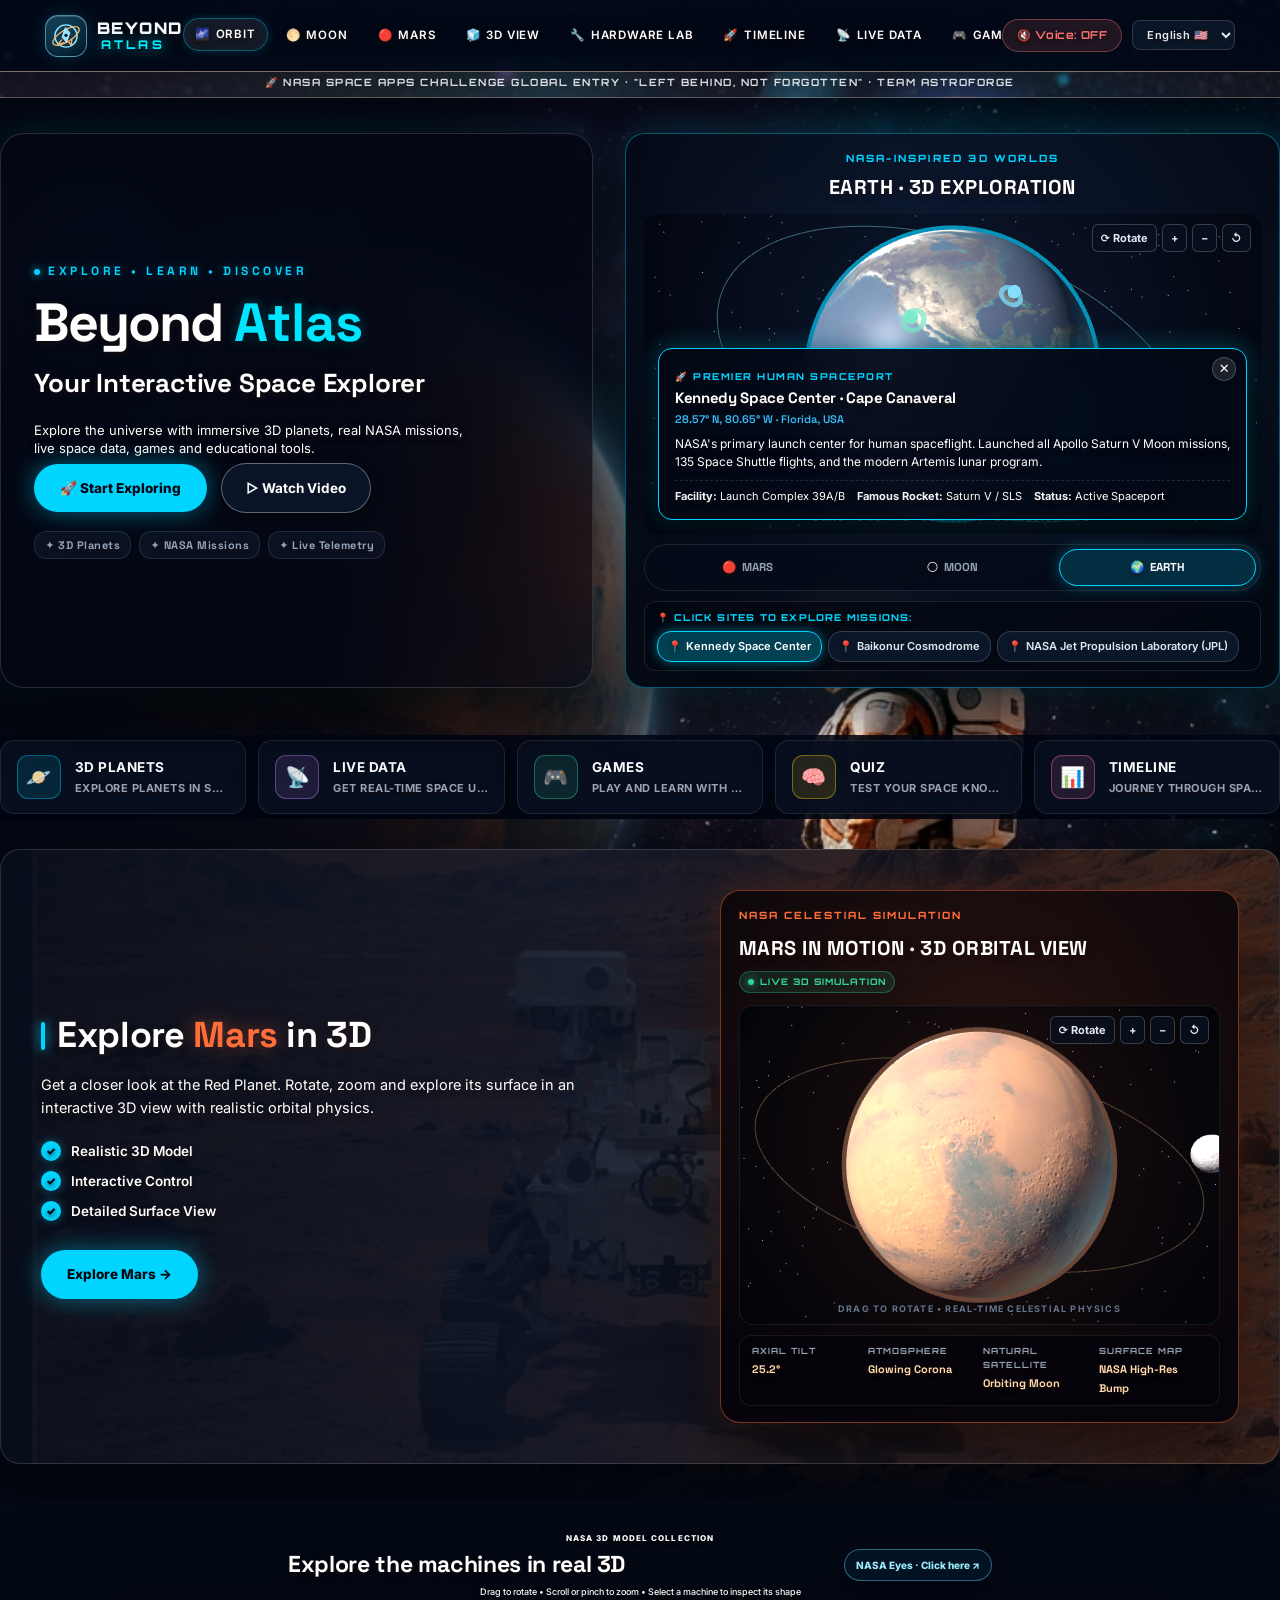
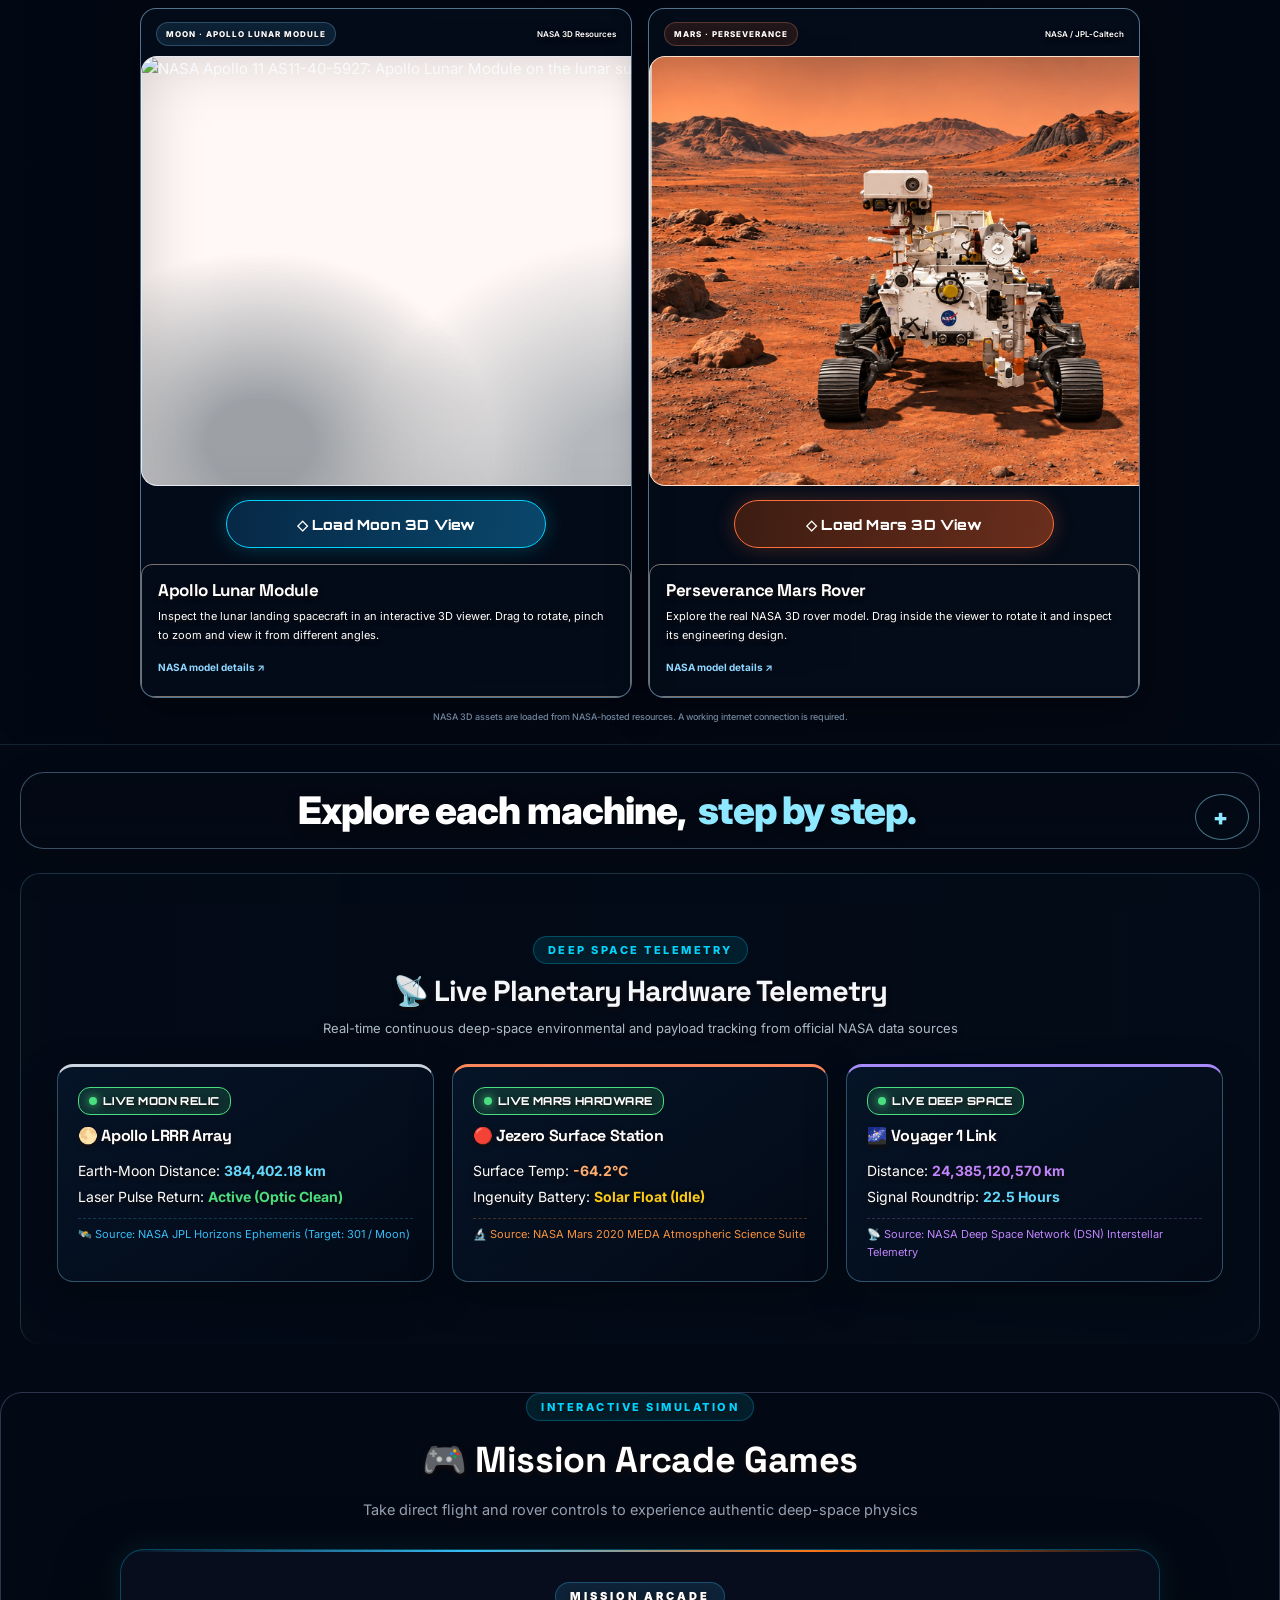
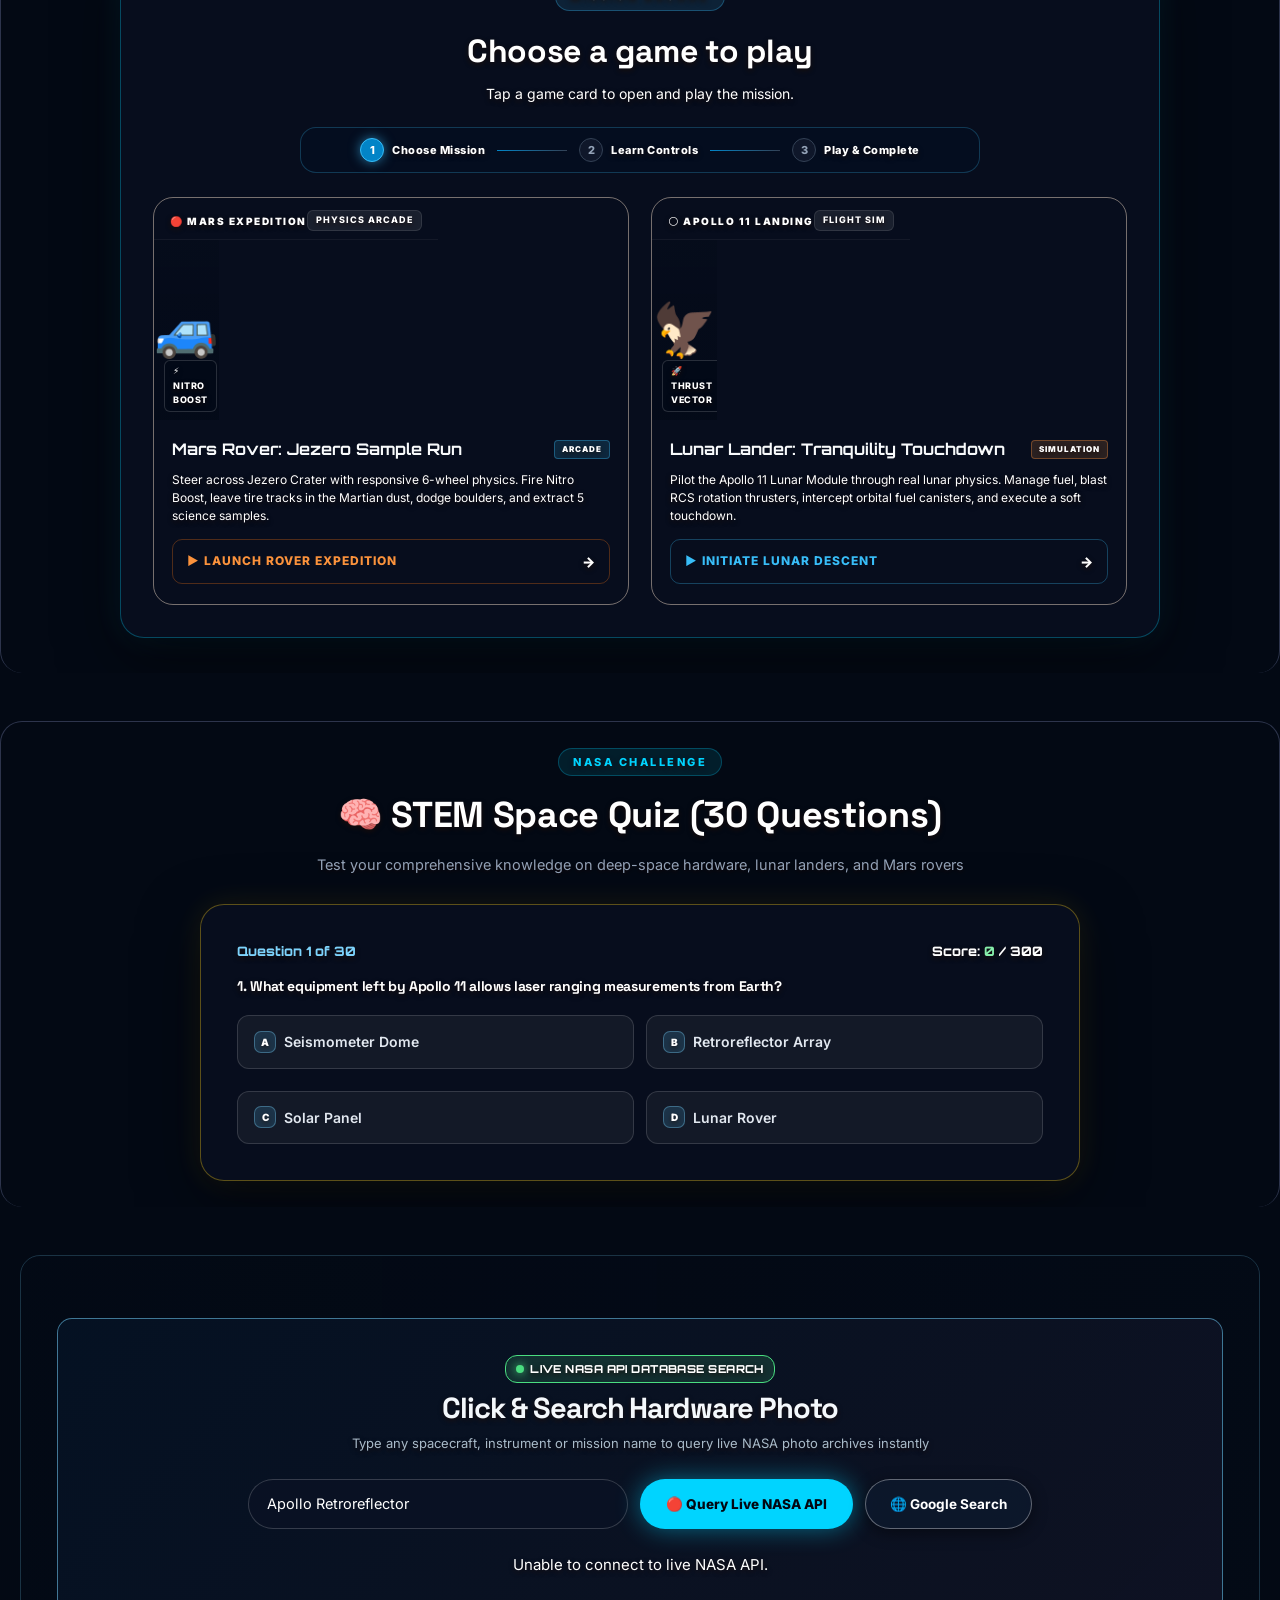
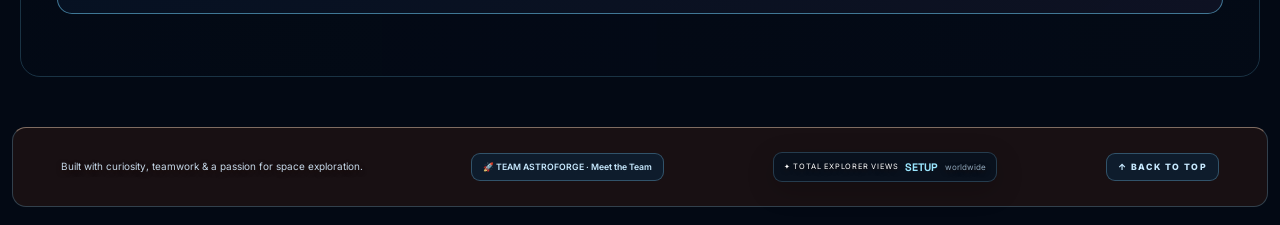
==== commit aad3baa9: "feat: enhance UI responsiveness, 3D planet stage, and sky animation visuals" ====
--- a/index.html
+++ b/index.html
@@ -70,20 +70,16 @@
     </div>
   </header>
 
-  <!-- HERO SECTION: 100% MATCHING PICTURE 1 (FULL CINEMATIC PANORAMA & ASTRONAUT) -->
+  <!-- HERO SECTION: PICTURE 1 & PICTURE 2 SIDE-BY-SIDE INTEGRATION -->
   <div class="beyond-hero-wrap" id="hero">
-    <!-- 3D Live Celestial Animation Layer (Rotating Mars, Orbiting Moon, 3D Stars & Parallax) -->
-    <div aria-hidden="true" class="beyond-hero-celestial-layer">
-      <canvas aria-label="3D Live Cosmic Sky Animation" id="beyondHeroSkyCanvas"></canvas>
-    </div>
     <div aria-hidden="true" class="beyond-hero-bg"></div>
 
     <div class="beyond-hero-content">
       <div class="beyond-hero-top">
-        <!-- Left Hero Copy (3D planet animation weaves inside/behind this area) -->
+        <!-- Left Hero Copy Card (Matching Picture 1 with High-Contrast Legible Atlas) -->
         <div class="beyond-hero-copy">
           <div class="beyond-eyebrow">EXPLORE • LEARN • DISCOVER</div>
-          <h1 class="beyond-hero-title">Beyond <span class="cyan">Atlas</span></h1>
+          <h1 class="beyond-hero-title">Beyond <span class="cyan" style="color:#00e5ff !important; -webkit-text-fill-color:#00e5ff !important; background:none !important; text-shadow:0 2px 10px rgba(0,0,0,0.95), 0 0 12px rgba(0,229,255,0.4) !important; display:inline !important;">Atlas</span></h1>
           <h2 class="beyond-hero-subtitle">Your Interactive Space Explorer</h2>
           <p class="beyond-hero-desc" id="heroDesc">
             Explore the universe with immersive 3D planets, real NASA missions, live space data, games and educational tools.
@@ -92,6 +88,66 @@
             <a class="btn-cyan-pill" href="#featuredMars3D">🚀 Start Exploring</a>
             <button class="btn-glass-pill" onclick="openHardwareVideo('perseverance')" type="button">▷ Watch Video</button>
           </div>
+          <div class="hero-quick-pills">
+            <span class="hero-quick-pill">✦ 3D Planets</span>
+            <span class="hero-quick-pill">✦ NASA Missions</span>
+            <span class="hero-quick-pill">✦ Live Telemetry</span>
+          </div>
+        </div>
+
+        <!-- Right Side: Realistic Interactive 3D Planet Stage Card (Matching Picture 2 Exactly) -->
+        <div class="hero-world-stage-card">
+          <!-- Header Kicker & Title -->
+          <div class="world-stage-header">
+            <div class="stage-kicker" id="heroStageKicker">NASA-INSPIRED 3D WORLDS</div>
+            <h3 class="stage-title" id="heroStageTitle">EARTH · 3D EXPLORATION</h3>
+          </div>
+
+          <!-- 3D Canvas with Quick Controls Overlay -->
+          <div class="world-stage-canvas-wrap">
+            <div class="stage-controls-overlay">
+              <button type="button" class="stage-ctrl-btn" onclick="window.__baHeroControls && window.__baHeroControls.toggleRotation()" title="Toggle Rotation">⟳ Rotate</button>
+              <button type="button" class="stage-ctrl-btn" onclick="window.__baHeroControls && window.__baHeroControls.zoomIn()" title="Zoom In">+</button>
+              <button type="button" class="stage-ctrl-btn" onclick="window.__baHeroControls && window.__baHeroControls.zoomOut()" title="Zoom Out">−</button>
+              <button type="button" class="stage-ctrl-btn" onclick="window.__baHeroControls && window.__baHeroControls.reset()" title="Reset View">↺</button>
+            </div>
+            <canvas id="heroPlanetCanvas" aria-label="Interactive 3D Planet Explorer (Earth, Mars, Moon)"></canvas>
+            <div class="stage-drag-hint">DRAG TO ROTATE • CLICK PINS FOR MISSION INFO</div>
+
+            <!-- Interactive 3D Location Marker Info Popup -->
+            <div class="stage-location-popup" id="stageLocationPopup" style="display: none;">
+              <button class="stage-popup-close" onclick="window.closeStageLocationPopup && window.closeStageLocationPopup()" type="button" aria-label="Close location popup">✕</button>
+              <div class="popup-badge" id="popupBadge">📍 MISSION LAUNCH SITE</div>
+              <h4 class="popup-title" id="popupTitle">Kennedy Space Center · Launch Complex 39A</h4>
+              <div class="popup-coords" id="popupCoords">28.57° N, 80.65° W · Cape Canaveral, FL</div>
+              <p class="popup-desc" id="popupDesc">Historic NASA spaceport for Apollo Moon landings, Space Shuttle launches, and modern Artemis / Commercial Crew missions.</p>
+              <div class="popup-meta" id="popupMeta">
+                <span class="popup-meta-item">🚀 <b>Port:</b> NASA KSC</span>
+                <span class="popup-meta-item">📡 <b>Status:</b> Active Launch Complex</span>
+              </div>
+            </div>
+          </div>
+
+          <!-- Planet Selector Pills: MARS, MOON, EARTH (Matching Picture 2 with EARTH active) -->
+          <div class="stage-planet-selector" role="tablist" aria-label="Select 3D planet to explore">
+            <button type="button" class="planet-tab-btn" data-planet="mars" onclick="window.__baHeroControls && window.__baHeroControls.setPlanet('mars')">
+              <span>🔴</span> MARS
+            </button>
+            <button type="button" class="planet-tab-btn" data-planet="moon" onclick="window.__baHeroControls && window.__baHeroControls.setPlanet('moon')">
+              <span>🌕</span> MOON
+            </button>
+            <button type="button" class="planet-tab-btn active" data-planet="earth" onclick="window.__baHeroControls && window.__baHeroControls.setPlanet('earth')">
+              <span>🌍</span> EARTH
+            </button>
+          </div>
+
+          <!-- Quick Location & Mission Landing Site Chips (Matching Picture 2) -->
+          <div class="stage-location-bar">
+            <span class="location-bar-label">📍 CLICK SITES TO EXPLORE MISSIONS:</span>
+            <div class="stage-location-chips" id="stageLocationChips">
+              <!-- Dynamically populated chips -->
+            </div>
+          </div>
         </div>
       </div>
 
@@ -138,7 +194,7 @@
         </a>
       </nav>
 
-      <!-- FEATURED SPOTLIGHT CARD: EXPLORE MARS IN 3D + REALISTIC 3D STAGE (PICTURE 1 & PICTURE 2 INTEGRATED) -->
+      <!-- FEATURED SPOTLIGHT CARD: PICTURE 1 ANIMATION ADDED WHERE 2ND PICTURE WAS -->
       <section aria-labelledby="marsSpotlightHeading" class="beyond-spotlight-card ba-reveal ba-revealed" id="featuredMars3D">
         <div class="spotlight-split-layout">
           <!-- Left side copy from Picture 1 -->
@@ -148,7 +204,7 @@
               <h2 id="marsSpotlightHeading">Explore <span class="orange">Mars</span> in 3D</h2>
             </div>
             <p class="spotlight-desc">
-              Get a closer look at the Red Planet. Rotate, zoom and explore its surface in an interactive 3D view.
+              Get a closer look at the Red Planet. Rotate, zoom and explore its surface in an interactive 3D view with realistic orbital physics.
             </p>
 
             <div class="spotlight-checklist">
@@ -171,57 +227,44 @@
             </div>
           </div>
 
-          <!-- Right side: Realistic Interactive 3D Planet Stage Card (Picture 2 Controls) -->
-          <div class="hero-world-stage-card">
+          <!-- Right side: Cinematic 3D Celestial Mars Animation Stage (FROM PICTURE 1) -->
+          <div class="spotlight-celestial-stage-card">
             <!-- Header Kicker & Title -->
-            <div class="world-stage-header">
-              <div class="stage-kicker" id="heroStageKicker">NASA-INSPIRED 3D WORLDS</div>
-              <h3 class="stage-title" id="heroStageTitle">MARS · 3D EXPLORATION</h3>
-            </div>
-
-            <!-- 3D Canvas with Quick Controls Overlay -->
-            <div class="world-stage-canvas-wrap">
+            <div class="celestial-stage-header">
+              <div class="stage-kicker">NASA CELESTIAL SIMULATION</div>
+              <h3 class="stage-title">MARS IN MOTION · 3D ORBITAL VIEW</h3>
+              <span class="stage-live-badge"><span class="badge-dot"></span> LIVE 3D SIMULATION</span>
+            </div>
+
+            <!-- 3D Canvas Box -->
+            <div class="celestial-canvas-wrap">
               <div class="stage-controls-overlay">
-                <button type="button" class="stage-ctrl-btn" onclick="window.__baHeroControls && window.__baHeroControls.toggleRotation()" title="Toggle Rotation">⟳ Rotate</button>
-                <button type="button" class="stage-ctrl-btn" onclick="window.__baHeroControls && window.__baHeroControls.zoomIn()" title="Zoom In">+</button>
-                <button type="button" class="stage-ctrl-btn" onclick="window.__baHeroControls && window.__baHeroControls.zoomOut()" title="Zoom Out">−</button>
-                <button type="button" class="stage-ctrl-btn" onclick="window.__baHeroControls && window.__baHeroControls.reset()" title="Reset View">↺</button>
-              </div>
-              <canvas id="heroPlanetCanvas" aria-label="Interactive 3D Planet Explorer (Mars, Moon, Earth)"></canvas>
-              <div class="stage-drag-hint">DRAG TO ROTATE • CLICK PINS FOR MISSION INFO</div>
-
-              <!-- Interactive 3D Location Marker Info Popup -->
-              <div class="stage-location-popup" id="stageLocationPopup" style="display: none;">
-                <button class="stage-popup-close" onclick="window.closeStageLocationPopup && window.closeStageLocationPopup()" type="button" aria-label="Close location popup">✕</button>
-                <div class="popup-badge" id="popupBadge">📍 MISSION LANDING SITE</div>
-                <h4 class="popup-title" id="popupTitle">Jezero Crater · Perseverance Rover</h4>
-                <div class="popup-coords" id="popupCoords">18.38° N, 77.58° E · Mars 2020 Mission</div>
-                <p class="popup-desc" id="popupDesc">Touchdown site of NASA's Perseverance Rover & Ingenuity Helicopter. Exploring an ancient delta to search for biosignatures.</p>
-                <div class="popup-meta" id="popupMeta">
-                  <span class="popup-meta-item">🚀 <b>Launched:</b> 2020</span>
-                  <span class="popup-meta-item">📡 <b>Status:</b> Active on Mars</span>
-                </div>
-              </div>
-            </div>
-
-            <!-- Planet Selector Pills: MARS, MOON, EARTH -->
-            <div class="stage-planet-selector" role="tablist" aria-label="Select 3D planet to explore">
-              <button type="button" class="planet-tab-btn active" data-planet="mars" onclick="window.__baHeroControls && window.__baHeroControls.setPlanet('mars')">
-                <span>🔴</span> MARS
-              </button>
-              <button type="button" class="planet-tab-btn" data-planet="moon" onclick="window.__baHeroControls && window.__baHeroControls.setPlanet('moon')">
-                <span>🌕</span> MOON
-              </button>
-              <button type="button" class="planet-tab-btn" data-planet="earth" onclick="window.__baHeroControls && window.__baHeroControls.setPlanet('earth')">
-                <span>🌍</span> EARTH
-              </button>
-            </div>
-
-            <!-- Quick Location & Mission Landing Site Chips -->
-            <div class="stage-location-bar">
-              <span class="location-bar-label">📍 CLICK SITES TO EXPLORE MISSIONS:</span>
-              <div class="stage-location-chips" id="stageLocationChips">
-                <!-- Dynamically populated chips -->
+                <button type="button" class="stage-ctrl-btn" onclick="window.__baCelestialControls && window.__baCelestialControls.toggleRotation()" title="Toggle Rotation">⟳ Rotate</button>
+                <button type="button" class="stage-ctrl-btn" onclick="window.__baCelestialControls && window.__baCelestialControls.zoomIn()" title="Zoom In">+</button>
+                <button type="button" class="stage-ctrl-btn" onclick="window.__baCelestialControls && window.__baCelestialControls.zoomOut()" title="Zoom Out">−</button>
+                <button type="button" class="stage-ctrl-btn" onclick="window.__baCelestialControls && window.__baCelestialControls.reset()" title="Reset View">↺</button>
+              </div>
+              <canvas id="spotlightCelestialCanvas" aria-label="Cinematic 3D Mars Celestial Animation with Orbiting Moon and Atmosphere"></canvas>
+              <div class="stage-drag-hint">DRAG TO ROTATE • REAL-TIME CELESTIAL PHYSICS</div>
+            </div>
+
+            <!-- Scientific Telemetry Specs Bar -->
+            <div class="celestial-specs-bar">
+              <div class="celestial-spec-item">
+                <span class="spec-label">AXIAL TILT</span>
+                <span class="spec-val">25.2°</span>
+              </div>
+              <div class="celestial-spec-item">
+                <span class="spec-label">ATMOSPHERE</span>
+                <span class="spec-val">Glowing Corona</span>
+              </div>
+              <div class="celestial-spec-item">
+                <span class="spec-label">NATURAL SATELLITE</span>
+                <span class="spec-val">Orbiting Moon</span>
+              </div>
+              <div class="celestial-spec-item">
+                <span class="spec-label">SURFACE MAP</span>
+                <span class="spec-val">NASA High-Res Bump</span>
               </div>
             </div>
           </div>
--- a/css/beyond-theme.css
+++ b/css/beyond-theme.css
@@ -132,9 +132,11 @@
 
 .atlas-word em {
   font-style: normal !important;
-  color: var(--ba-cyan) !important;
+  color: #00f0ff !important;
+  font-weight: 800 !important;
   margin-left: 4px !important;
-  text-shadow: 0 0 15px var(--ba-cyan-glow) !important;
+  letter-spacing: 3.2px !important;
+  text-shadow: 0 0 14px rgba(0, 240, 255, 0.8), 0 1px 3px rgba(0, 0, 0, 0.9) !important;
 }
 
 /* Navigation Links */
@@ -314,11 +316,17 @@
 }
 
 .beyond-hero-top {
-  display: block !important;
-  max-width: 620px !important;
-  padding: clamp(20px, 3vw, 40px) 0 !important;
-  min-height: clamp(340px, 45vh, 480px) !important;
+  display: grid !important;
+  grid-template-columns: minmax(320px, 0.95fr) minmax(360px, 1.05fr) !important;
+  gap: clamp(20px, 2.5vw, 36px) !important;
+  align-items: stretch !important;
+  max-width: 1360px !important;
+  width: 100% !important;
+  margin: 0 auto !important;
+  padding: clamp(20px, 2.8vw, 38px) 0 clamp(16px, 2vw, 30px) !important;
+  min-height: auto !important;
   position: relative !important;
+  z-index: 10 !important;
 }
 
 /* Left Text Column with Smooth Cinematic Entrance & Dark Frosted Glass Isolation */
@@ -326,16 +334,18 @@
   display: flex !important;
   flex-direction: column !important;
   align-items: flex-start !important;
+  justify-content: center !important;
   position: relative !important;
   z-index: 10 !important;
-  background: radial-gradient(circle at 15% 25%, rgba(4, 9, 22, 0.92) 0%, rgba(3, 7, 18, 0.84) 65%, rgba(3, 7, 18, 0.55) 100%) !important;
+  background: radial-gradient(circle at 15% 25%, rgba(4, 9, 22, 0.94) 0%, rgba(3, 7, 18, 0.88) 65%, rgba(3, 7, 18, 0.65) 100%) !important;
   backdrop-filter: blur(24px) saturate(190%) !important;
   -webkit-backdrop-filter: blur(24px) saturate(190%) !important;
-  border: 1px solid rgba(255, 255, 255, 0.14) !important;
+  border: 1px solid rgba(255, 255, 255, 0.15) !important;
   border-radius: 24px !important;
-  padding: clamp(22px, 2.8vw, 36px) !important;
-  box-shadow: 0 25px 60px rgba(0, 0, 0, 0.75), 0 0 30px rgba(0, 212, 255, 0.12) !important;
-  max-width: 580px !important;
+  padding: clamp(22px, 2.6vw, 34px) !important;
+  box-shadow: 0 25px 60px rgba(0, 0, 0, 0.75), 0 0 35px rgba(0, 212, 255, 0.14) !important;
+  width: 100% !important;
+  box-sizing: border-box !important;
 }
 
 .beyond-eyebrow {
@@ -378,9 +388,9 @@
 
 .beyond-hero-title {
   font-family: 'Space Grotesk', 'Orbitron', system-ui, sans-serif !important;
-  font-size: clamp(38px, 5.2vw, 68px) !important;
-  font-weight: 800 !important;
-  line-height: 1.05 !important;
+  font-size: clamp(34px, 4.2vw, 58px) !important;
+  font-weight: 800 !important;
+  line-height: 1.08 !important;
   color: #ffffff !important;
   margin: 0 0 10px 0 !important;
   letter-spacing: -0.5px !important;
@@ -388,19 +398,42 @@
   animation: heroFadeUp 0.75s cubic-bezier(0.16, 1, 0.3, 1) 0.15s both !important;
 }
 
-.beyond-hero-title span.cyan {
-  color: #38bdf8 !important;
-  text-shadow: 0 0 28px rgba(56, 189, 248, 0.7), 0 2px 10px rgba(0, 0, 0, 0.95) !important;
-  animation: atlasNeonGlow 3.5s ease-in-out infinite alternate !important;
-}
-
-@keyframes atlasNeonGlow {
-  0% {
-    text-shadow: 0 0 16px rgba(0, 212, 255, 0.4), 0 0 35px rgba(0, 212, 255, 0.2);
-  }
-  100% {
-    text-shadow: 0 0 28px rgba(0, 212, 255, 0.85), 0 0 55px rgba(0, 212, 255, 0.5);
-  }
+/* HIGH-CONTRAST ULTRA-LEGIBLE "ATLAS" STYLING (FIX BLURRINESS / JHAPSHA) */
+#hero h1.beyond-hero-title span.cyan,
+.beyond-hero-title span.cyan,
+.beyond-hero-title .cyan {
+  color: #00e5ff !important;
+  -webkit-text-fill-color: #00e5ff !important;
+  background: none !important;
+  -webkit-background-clip: unset !important;
+  background-clip: unset !important;
+  font-weight: 800 !important;
+  letter-spacing: -0.5px !important;
+  display: inline !important;
+  filter: none !important;
+  animation: none !important;
+  opacity: 1 !important;
+  text-shadow: 0 2px 10px rgba(0, 0, 0, 0.95), 0 0 12px rgba(0, 229, 255, 0.35) !important;
+}
+
+.hero-quick-pills {
+  display: flex !important;
+  flex-wrap: wrap !important;
+  gap: 8px !important;
+  margin-top: 18px !important;
+}
+
+.hero-quick-pill {
+  font-family: 'Space Grotesk', 'Orbitron', system-ui, sans-serif !important;
+  font-size: 11px !important;
+  font-weight: 700 !important;
+  color: #94a3b8 !important;
+  background: rgba(15, 23, 42, 0.7) !important;
+  border: 1px solid rgba(255, 255, 255, 0.1) !important;
+  padding: 4px 10px !important;
+  border-radius: 12px !important;
+  letter-spacing: 0.5px !important;
+}
 }
 
 @keyframes heroFadeUp {
@@ -1056,6 +1089,134 @@
 }
 
 /* ==========================================================================
+   CINEMATIC CELESTIAL STAGE CARD (PICTURE 1 ANIMATION IN SPOTLIGHT)
+   ========================================================================== */
+.spotlight-celestial-stage-card {
+  width: 100% !important;
+  box-sizing: border-box !important;
+  border-radius: 20px !important;
+  border: 1.5px solid rgba(255, 110, 56, 0.45) !important;
+  background: radial-gradient(circle at 50% 30%, rgba(38, 18, 14, 0.92) 0%, rgba(6, 4, 10, 0.97) 85%) !important;
+  backdrop-filter: blur(20px) !important;
+  -webkit-backdrop-filter: blur(20px) !important;
+  box-shadow: 0 20px 50px rgba(0, 0, 0, 0.65), 0 0 35px rgba(255, 110, 56, 0.22) !important;
+  padding: 16px 18px !important;
+  display: flex !important;
+  flex-direction: column !important;
+  gap: 10px !important;
+  position: relative !important;
+  overflow: hidden !important;
+}
+
+.celestial-stage-header {
+  display: flex !important;
+  align-items: center !important;
+  justify-content: space-between !important;
+  flex-wrap: wrap !important;
+  gap: 6px !important;
+  padding-bottom: 2px !important;
+}
+
+.celestial-stage-header .stage-kicker {
+  font-family: 'Orbitron', system-ui, sans-serif !important;
+  font-size: 10px !important;
+  font-weight: 800 !important;
+  color: var(--ba-mars) !important;
+  letter-spacing: 2px !important;
+  text-transform: uppercase !important;
+  width: 100% !important;
+}
+
+.celestial-stage-header .stage-title {
+  font-family: 'Space Grotesk', 'Orbitron', system-ui, sans-serif !important;
+  font-size: clamp(16px, 1.8vw, 20px) !important;
+  font-weight: 800 !important;
+  color: #ffffff !important;
+  margin: 2px 0 0 0 !important;
+  letter-spacing: 0.5px !important;
+}
+
+.stage-live-badge {
+  display: inline-flex !important;
+  align-items: center !important;
+  gap: 6px !important;
+  font-family: 'Orbitron', sans-serif !important;
+  font-size: 9px !important;
+  font-weight: 800 !important;
+  letter-spacing: 1px !important;
+  color: #34d399 !important;
+  background: rgba(52, 211, 153, 0.12) !important;
+  border: 1px solid rgba(52, 211, 153, 0.3) !important;
+  padding: 3px 8px !important;
+  border-radius: 12px !important;
+}
+
+.stage-live-badge .badge-dot {
+  width: 6px !important;
+  height: 6px !important;
+  border-radius: 50% !important;
+  background: #34d399 !important;
+  box-shadow: 0 0 8px #34d399 !important;
+  animation: beaconPulse 1.8s ease-in-out infinite !important;
+}
+
+.celestial-canvas-wrap {
+  width: 100% !important;
+  height: clamp(240px, 28vw, 320px) !important;
+  position: relative !important;
+  border-radius: 14px !important;
+  overflow: hidden !important;
+  display: flex !important;
+  align-items: center !important;
+  justify-content: center !important;
+  background: radial-gradient(circle at center, rgba(38, 20, 16, 0.5) 0%, rgba(2, 4, 10, 0.92) 100%) !important;
+  border: 1px solid rgba(255, 255, 255, 0.08) !important;
+}
+
+.celestial-canvas-wrap canvas {
+  width: 100% !important;
+  height: 100% !important;
+  display: block !important;
+}
+
+.celestial-specs-bar {
+  display: grid !important;
+  grid-template-columns: repeat(4, 1fr) !important;
+  gap: 8px !important;
+  padding: 8px 12px !important;
+  background: rgba(6, 4, 10, 0.8) !important;
+  border-radius: 12px !important;
+  border: 1px solid rgba(255, 255, 255, 0.08) !important;
+}
+
+@media (max-width: 640px) {
+  .celestial-specs-bar {
+    grid-template-columns: repeat(2, 1fr) !important;
+  }
+}
+
+.celestial-spec-item {
+  display: flex !important;
+  flex-direction: column !important;
+  gap: 2px !important;
+}
+
+.celestial-spec-item .spec-label {
+  font-family: 'Orbitron', system-ui, sans-serif !important;
+  font-size: 8.5px !important;
+  font-weight: 700 !important;
+  color: #94a3b8 !important;
+  letter-spacing: 1px !important;
+}
+
+.celestial-spec-item .spec-val {
+  font-family: 'Space Grotesk', system-ui, sans-serif !important;
+  font-size: 11px !important;
+  font-weight: 700 !important;
+  color: #fed7aa !important;
+}
+
+/* ==========================================================================
    BUTTONS IN 3D HARDWARE (PICTURE 3 FIX)
    ========================================================================== */
 #real-3d-hardware .ba-load-3d-button {
@@ -1245,21 +1406,25 @@
     padding: 24px 16px 28px !important;
   }
   .beyond-hero-top {
-    max-width: 100% !important;
-    text-align: center !important;
+    grid-template-columns: 1fr !important;
+    max-width: 680px !important;
+    margin: 0 auto !important;
+    gap: 22px !important;
+    text-align: left !important;
     min-height: auto !important;
-    padding: 16px 0 28px !important;
+    padding: 16px 0 24px !important;
   }
   .beyond-hero-copy {
-    align-items: center !important;
+    align-items: flex-start !important;
+    text-align: left !important;
   }
   .beyond-hero-desc {
-    margin-left: auto !important;
-    margin-right: auto !important;
-    text-align: center !important;
+    margin-left: 0 !important;
+    margin-right: 0 !important;
+    text-align: left !important;
   }
   .beyond-cta-row {
-    justify-content: center !important;
+    justify-content: flex-start !important;
   }
   .beyond-spotlight-card {
     padding: 24px 18px !important;
@@ -1364,7 +1529,8 @@
   }
 
   /* Spotlight Card Responsive */
-  .world-stage-canvas-wrap {
+  .world-stage-canvas-wrap,
+  .celestial-canvas-wrap {
     height: clamp(220px, 55vw, 300px) !important;
   }
 
